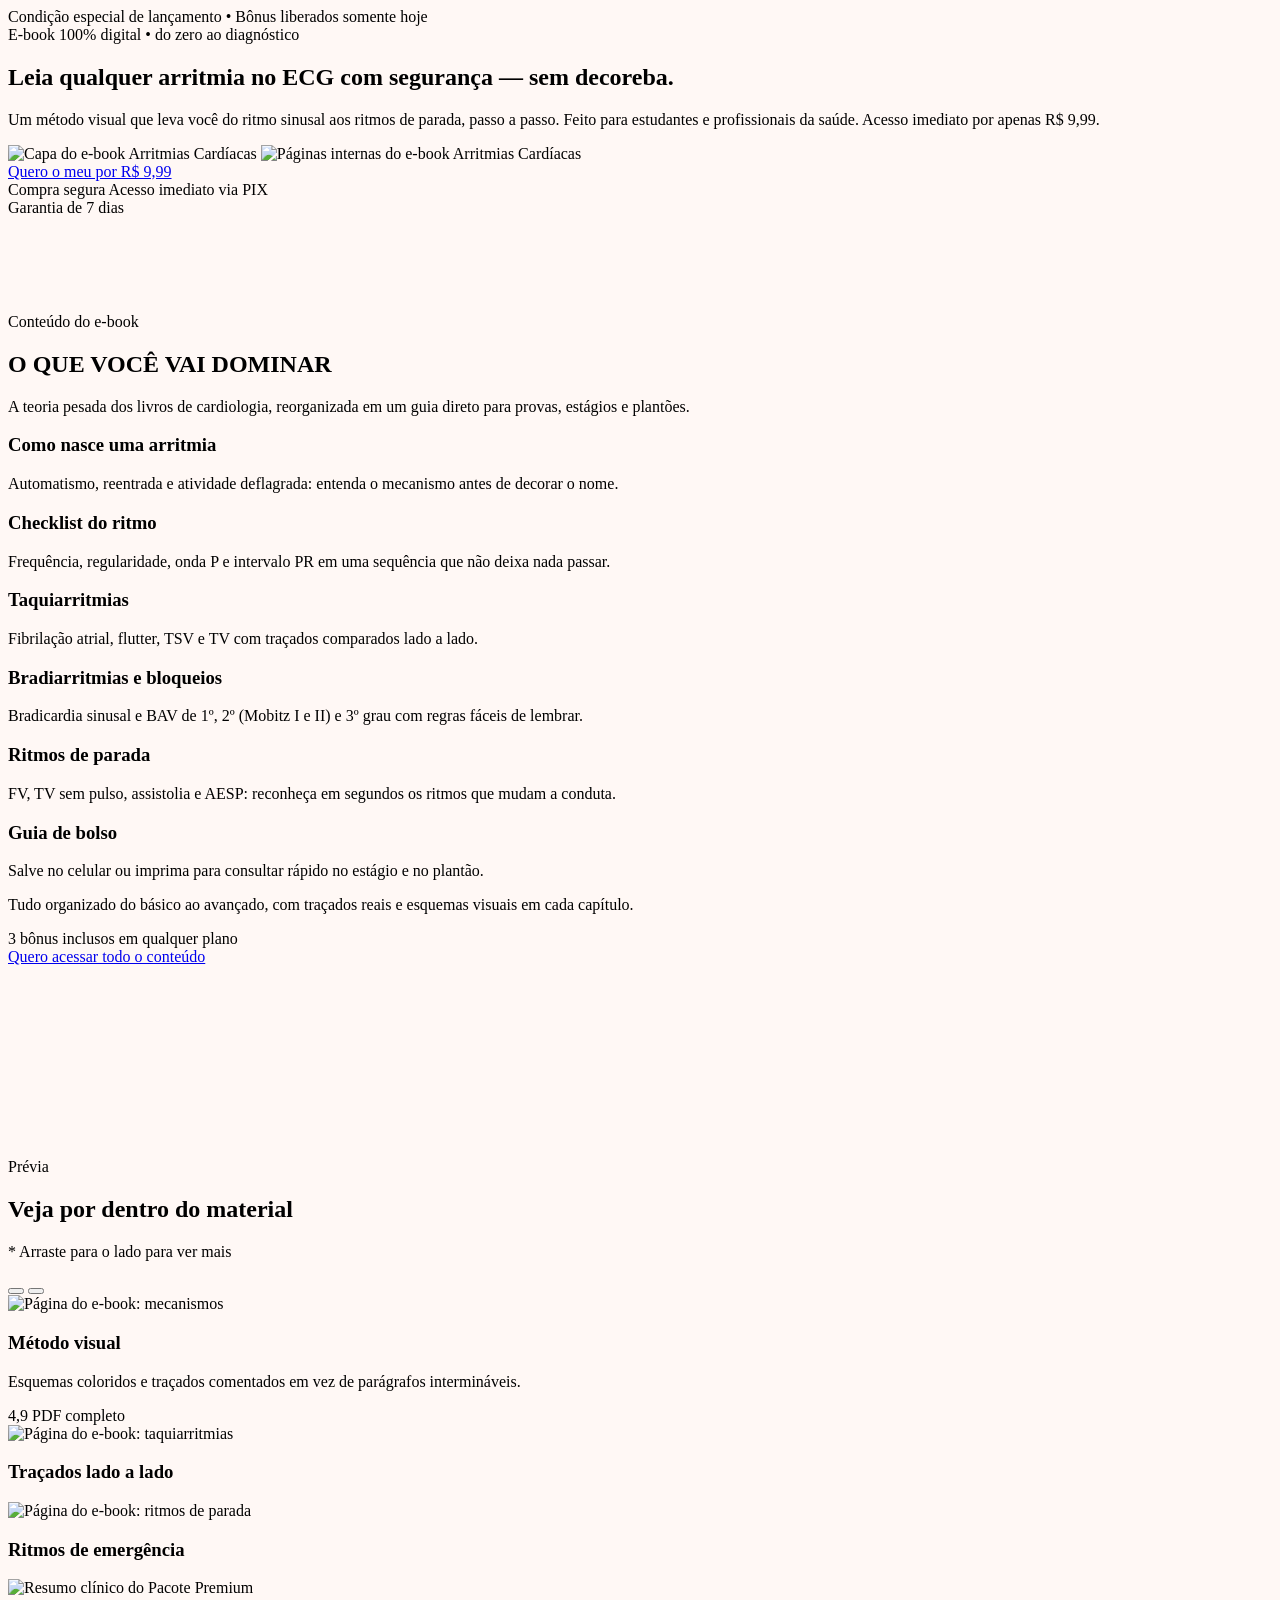
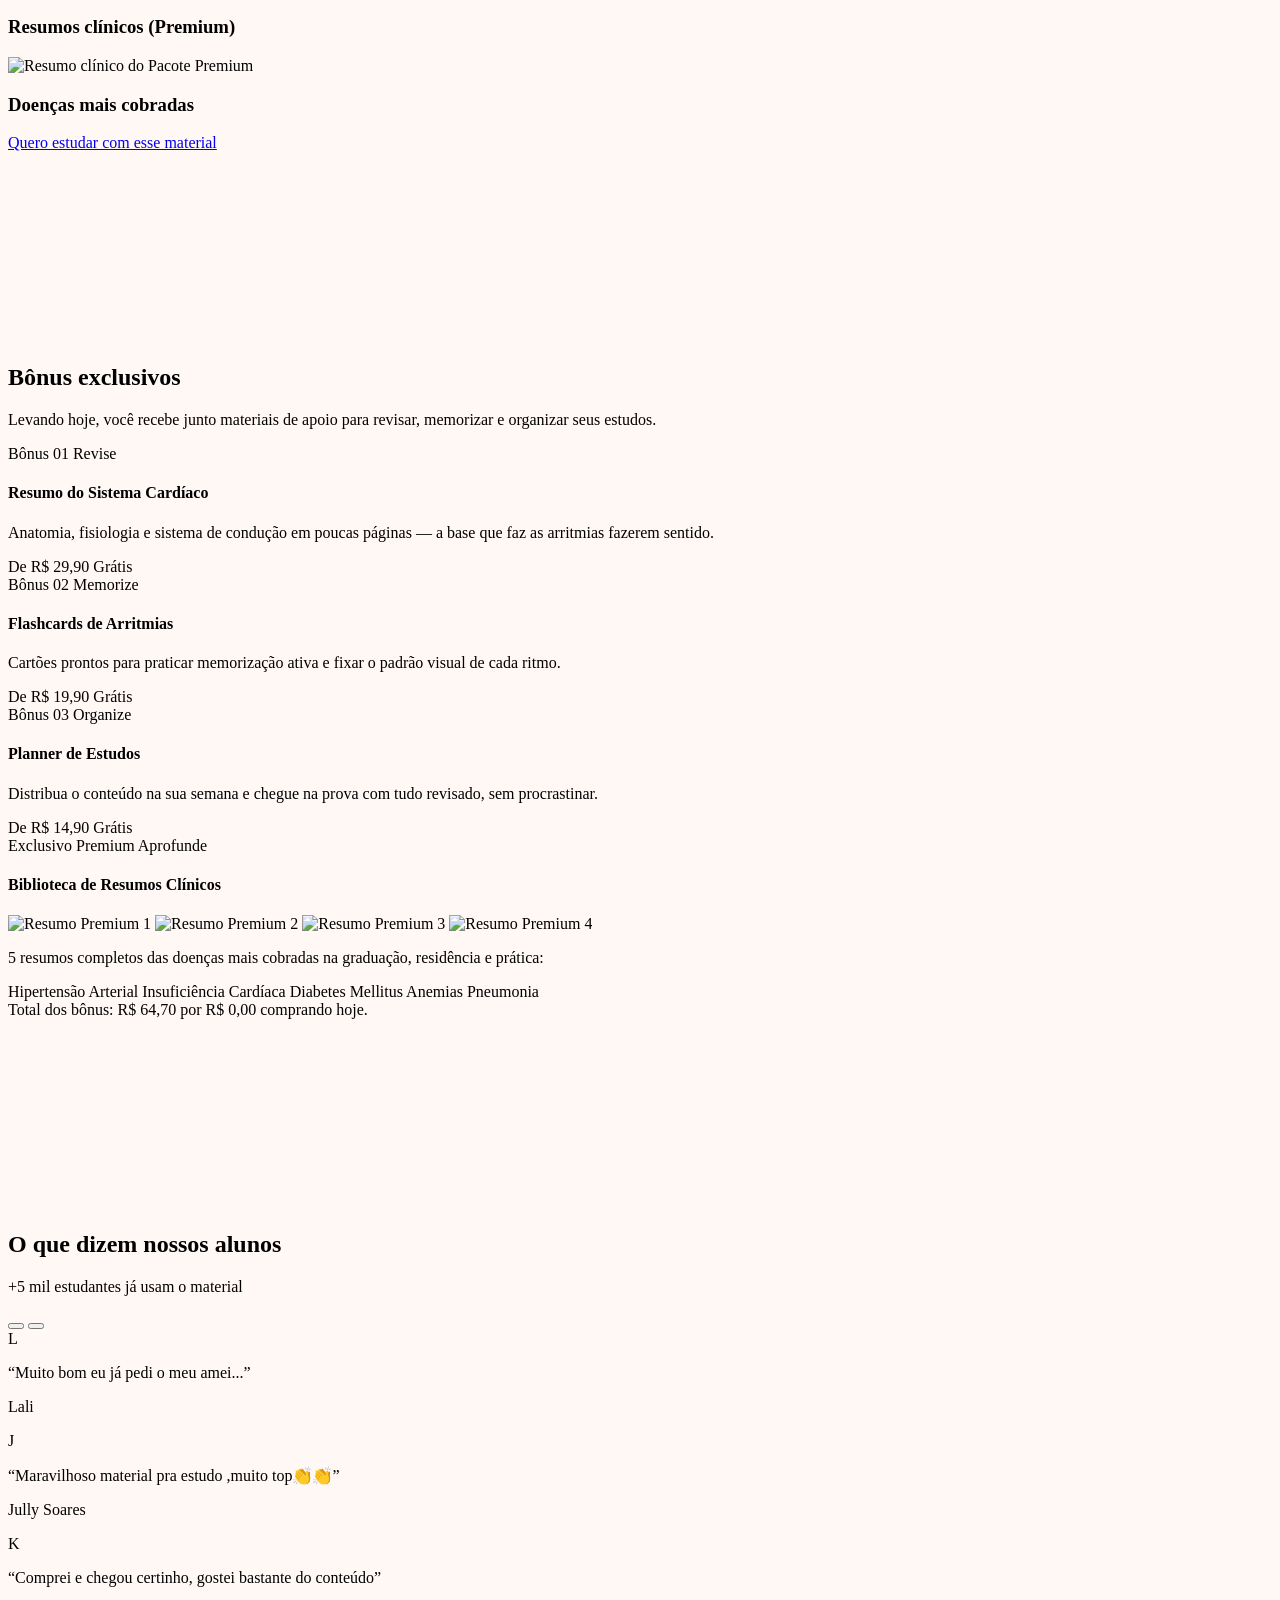
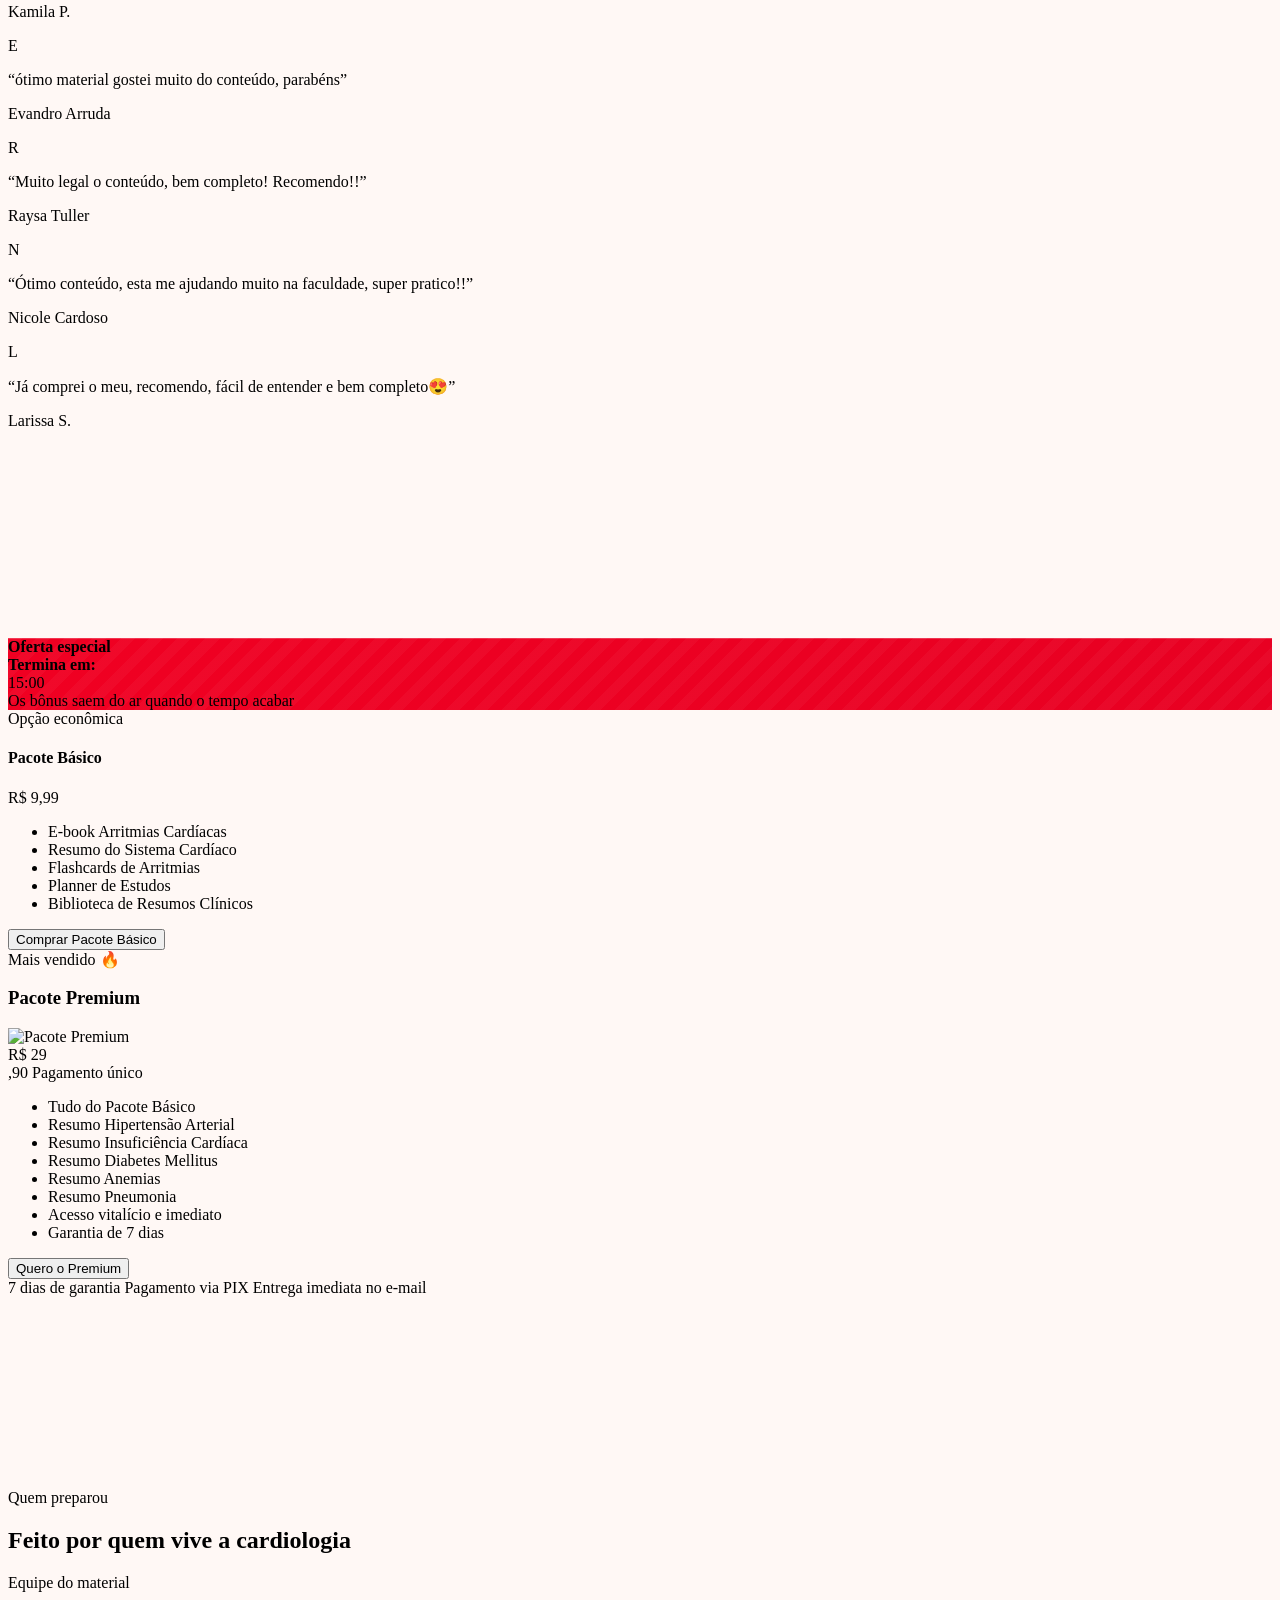
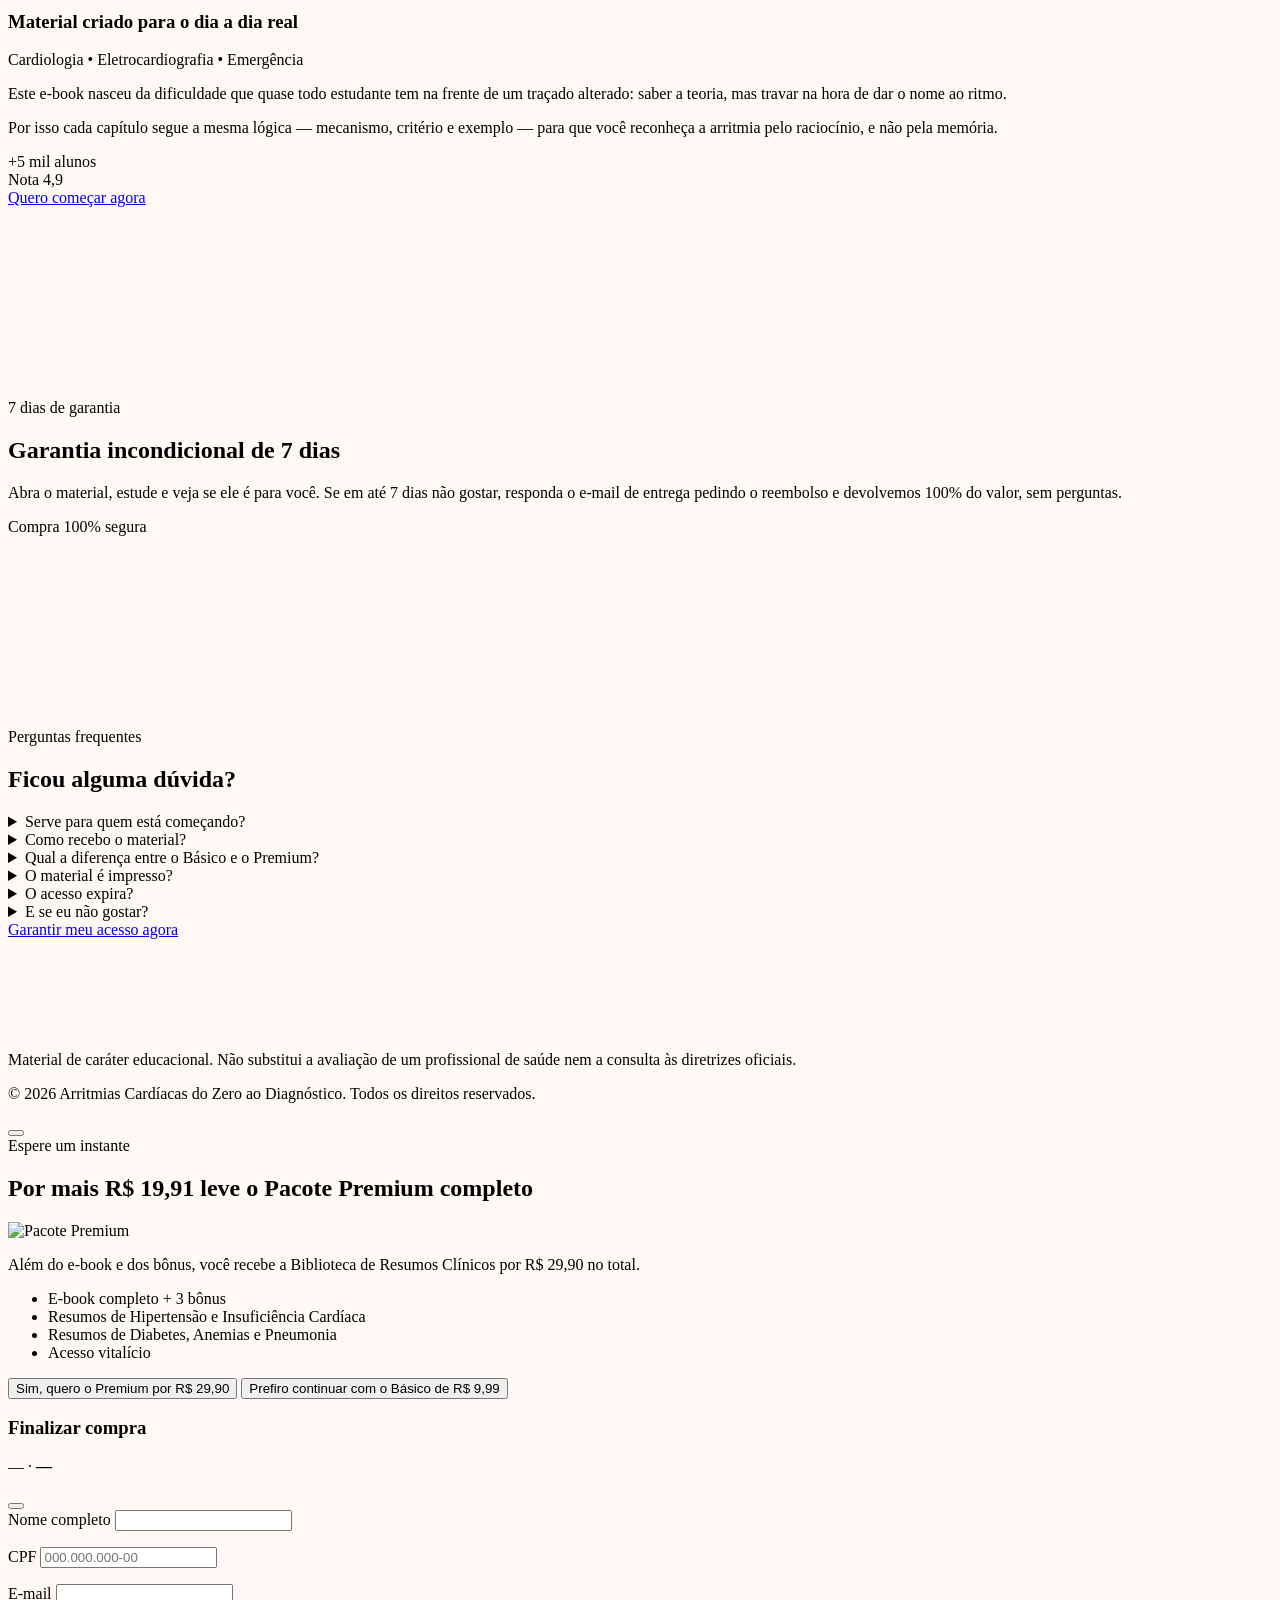
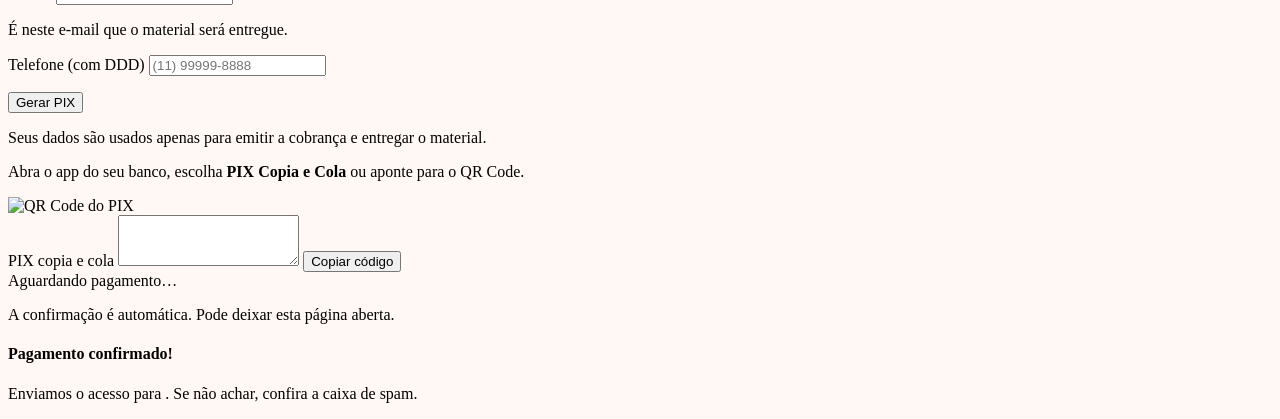
==== index.html @ 90edb936 "Redesenha a landing page no novo layout rosa/coral Nova estrutura: faixa de oferta, hero centralizad" ====
<!DOCTYPE html>
<html lang="pt-BR" class="scroll-smooth">
<head>
    <meta charset="UTF-8">
    <meta name="viewport" content="width=device-width, initial-scale=1.0">
    <title>Arritmias Cardíacas do Zero ao Diagnóstico | Domine o Ritmo</title>
    <meta name="description" content="Aprenda a reconhecer qualquer arritmia com um método visual, simples e direto. Material digital com acesso imediato via PIX.">
    <meta property="og:title" content="Arritmias Cardíacas do Zero ao Diagnóstico">
    <meta property="og:description" content="Reconheça cada arritmia com segurança, do ritmo normal à emergência.">
    <meta property="og:type" content="website">

    <!-- Fontes: Playfair Display (títulos serifados) + Inter (texto) -->
    <link rel="preconnect" href="https://fonts.googleapis.com">
    <link rel="preconnect" href="https://fonts.gstatic.com" crossorigin>
    <link href="https://fonts.googleapis.com/css2?family=Playfair+Display:ital,wght@0,600;0,700;0,800;1,600;1,700&family=Inter:wght@400;500;600;700;800;900&display=swap" rel="stylesheet">

    <!-- Tailwind CSS -->
    <script src="https://cdn.tailwindcss.com"></script>

    <!-- Paleta da página -->
    <script>
        tailwind.config = {
            theme: {
                extend: {
                    fontFamily: {
                        sans:  ['Inter', 'sans-serif'],
                        serif: ['"Playfair Display"', 'serif'],
                    },
                    colors: {
                        rosa:    { DEFAULT: '#F22355', escuro: '#D81B4A' }, // cor principal (coração)
                        laranja: '#FF8A00',                                   // acento dos gradientes
                        creme:   '#FFF8F5',                                   // fundo da página
                        blush:   '#FFF0EE',                                   // fundo de selos e cards
                        borda:   '#F4C3C1',                                   // bordas suaves
                        tinta:   '#241212',                                   // títulos
                        texto:   '#665252',                                   // parágrafos
                    }
                }
            }
        }
    </script>

    <!-- Lucide Icons -->
    <script src="https://unpkg.com/lucide@latest"></script>

    <!-- UTMify -->
    <script
      src="https://cdn.utmify.com.br/scripts/utms/latest.js"
      data-utmify-prevent-xcod-sck
      data-utmify-prevent-subids
      data-utmify-ignore-iframe
      async
      defer
    ></script>
    <!-- End UTMify -->

    <!-- Meta Pixel -->
    <script>
    !function(f,b,e,v,n,t,s)
    {
      if(f.fbq)return;

      n=f.fbq=function(){
        n.callMethod
          ? n.callMethod.apply(n,arguments)
          : n.queue.push(arguments);
      };

      if(!f._fbq)f._fbq=n;

      n.push=n;
      n.loaded=!0;
      n.version='2.0';
      n.queue=[];

      t=b.createElement(e);
      t.async=!0;
      t.src=v;

      s=b.getElementsByTagName(e)[0];
      s.parentNode.insertBefore(t,s);

    }(window,document,'script','https://connect.facebook.net/en_US/fbevents.js');

    fbq('init', '352488377782448');

    /* Registra o carregamento da página */
    fbq('track', 'PageView');

    /* Registra a visualização da oferta, sem catálogo */
    fbq('track', 'ViewContent', {
      content_name: 'Arritmias Cardíacas do Zero ao Diagnóstico',
      content_category: 'Material de Cardiologia'
    });
    </script>
    <!-- End Meta Pixel -->

    <!-- OpenAI Pixel -->
    <script>
    !function(w,d,s,u){
      if(w.oaiq)return;

      var q=function(){
        q.q.push(arguments);
      };

      q.q=[];
      w.oaiq=q;

      var j=d.createElement(s);
      j.async=1;
      j.src=u;

      var f=d.getElementsByTagName(s)[0];
      f.parentNode.insertBefore(j,f);

    }(window,document,"script","https://bzrcdn.openai.com/sdk/oaiq.min.js");

    oaiq("init",{
      pixelId:"3HCeA9rpHbt6QScsDvWBJD",
      debug:true
    });

    /* Registra a visualização da página na OpenAI */
    oaiq("measure","page_viewed",{
      type:"contents",
      contents:[
        {
          id:window.location.pathname || "/",
          name:document.title || "Página do site",
          content_type:"page"
        }
      ]
    });

    /* Registra na OpenAI o clique que inicia o checkout */
    document.addEventListener("click",function(event){
      var link=event.target.closest("a[href]");

      if(!link || window.__oaiCheckoutRegistrado){
        return;
      }

      var destino=link.href || "";

      if(/cartpanda|checkout|pagamento/i.test(destino)){
        window.__oaiCheckoutRegistrado=true;

        oaiq("measure","checkout_started",{
          type:"contents"
        });
      }
    },true);
    </script>
    <!-- End OpenAI Pixel -->
    <style>
        body { background: #FFF8F5; }
        .no-scrollbar { scrollbar-width: none; -ms-overflow-style: none; }
        .no-scrollbar::-webkit-scrollbar { display: none; }
        .section-respiro { padding-top: 4rem; padding-bottom: 4rem; }
        @media (min-width: 768px) { .section-respiro { padding-top: 6rem; padding-bottom: 6rem; } }
        details > summary::-webkit-details-marker { display: none; }

        @media (max-width: 480px) {
            .mobile-hero { font-size: 26px !important; line-height: 1.25 !important; }
        }

        /* Botão pulsante dos CTAs principais */
        @keyframes btnPulse {
            0%   { box-shadow: 0 0 0 0 rgba(242, 35, 85, .45); }
            70%  { box-shadow: 0 0 0 16px rgba(242, 35, 85, 0); }
            100% { box-shadow: 0 0 0 0 rgba(242, 35, 85, 0); }
        }
        .btn-pulse { animation: btnPulse 2s infinite; }

        /* ================= TOAST DE COMPRAS ================= */
        #toast-compras{
            position: fixed;
            left: 10px;
            right: 10px;
            bottom: 12px;
            z-index: 99999;
            display: flex;
            align-items: center;
            gap: 8px;
            padding: 8px 10px;
            border-radius: 10px;
            background: rgba(255,255,255,.95);
            border: 1px solid rgba(0,0,0,.08);
            box-shadow: 0 10px 25px rgba(0,0,0,.15);
            backdrop-filter: blur(8px);
            -webkit-backdrop-filter: blur(8px);
            transform: translateY(150%);
            opacity: 0;
            transition: all .4s cubic-bezier(0.175, 0.885, 0.32, 1.275);
            font-family: system-ui, -apple-system, BlinkMacSystemFont, "Segoe UI", Roboto, Arial, sans-serif;
            pointer-events: none;
        }

        #toast-compras.show{
            transform: translateY(0);
            opacity: 1;
        }

        #toast-compras .icon{
            width: 32px;
            height: 32px;
            border-radius: 8px;
            background: rgba(242, 35, 85, 0.15); /* Fundo vermelho do ícone */
            display: flex;
            align-items: center;
            justify-content: center;
        }

        #toast-compras .icon svg{
            width: 16px;
            height: 16px;
            fill: #F22355; /* Vermelho */
        }

        #toast-compras .textos{
            flex: 1;
        }

        #toast-compras .top{
            display: flex;
            justify-content: space-between;
            gap: 6px;
            margin-bottom: 2px;
        }

        #toast-compras .nome{
            font-size: 13px;
            font-weight: 600;
            color: #111;
            margin: 0;
        }

        #toast-compras .tempo{
            font-size: 11px;
            color: #6b7280;
            margin: 0;
        }

        #toast-compras .msg{
            font-size: 12px;
            color: #374151;
            margin: 0;
            line-height: 1.2;
        }

        #toast-compras .badge{
            display: inline-flex;
            align-items: center;
            gap: 5px;
            font-size: 11px;
            margin-top: 4px;
            padding: 3px 8px;
            border-radius: 999px;
            background: rgba(16,185,129,.12);
            color: #065f46;
        }

        #toast-compras .dot{
            width: 6px;
            height: 6px;
            border-radius: 50%;
            background: #16a34a;
        }

        @media (min-width: 768px){
            #toast-compras{
                left: auto;
                right: 20px;
                bottom: 20px;
                max-width: 340px;
            }
        }
    </style>
</head>
<body class="font-sans text-tinta antialiased bg-creme">
<div class="min-h-screen">

    <!-- FAIXA DE OFERTA -->
    <div class="w-full bg-rosa text-white py-2.5 px-4 text-center text-[10px] md:text-xs font-black tracking-widest uppercase">
        Condição especial de lançamento • Bônus liberados somente hoje
    </div>

    <main class="max-w-[1180px] mx-auto px-4 md:px-8 overflow-x-hidden">

        <!-- 1. HERO -->
        <section class="pt-12 pb-6 md:pt-20 md:pb-12 flex flex-col items-center text-center">
            <div class="max-w-4xl mx-auto px-2 md:px-4">
                <div class="bg-blush text-rosa text-[10px] md:text-xs font-black tracking-[0.2em] uppercase px-4 py-1.5 rounded-full mb-8 inline-block shadow-sm border border-borda/50">
                    E-book 100% digital • do zero ao diagnóstico
                </div>

                <h1 class="text-3xl md:text-[56px] md:leading-[1.1] font-black tracking-tight mb-6 md:mb-8 mobile-hero">
                    Leia <span class="text-rosa">qualquer arritmia</span> no ECG com <span class="text-rosa">segurança</span> — sem decoreba.
                </h1>

                <p class="text-[15px] md:text-[20px] text-[#4A3A3A] font-medium max-w-2xl mx-auto mb-10 leading-[1.5]">
                    Um método visual que leva você do ritmo sinusal aos ritmos de parada, passo a passo. Feito para estudantes e profissionais da saúde. Acesso imediato por apenas R$ 9,99.
                </p>

                <!-- TROCAR: mockup/capas do e-book de Arritmias Cardíacas -->
                <div class="mb-12 w-full max-w-[520px] aspect-[4/5] mx-auto relative">
                    <img decoding="async" fetchpriority="high" src="https://medment.site/wp-content/uploads/2026/06/3.png" alt="Capa do e-book Arritmias Cardíacas" class="hero-slider-img absolute inset-0 m-auto w-full h-full object-contain drop-shadow-[0_20px_50px_rgba(36,18,18,0.15)] transition-opacity duration-1000 opacity-100">
                    <img decoding="async" src="https://medment.site/wp-content/uploads/2026/06/2.png" alt="Páginas internas do e-book Arritmias Cardíacas" class="hero-slider-img absolute inset-0 m-auto w-full h-full object-contain drop-shadow-[0_20px_50px_rgba(36,18,18,0.15)] transition-opacity duration-1000 opacity-0">
                </div>

                <div class="flex flex-col items-center">
                    <a href="#planos" class="btn-pulse w-full md:w-auto px-6 md:px-10 py-4 bg-gradient-to-r from-rosa to-laranja text-white font-black text-base md:text-lg rounded-full shadow-[0_10px_30px_rgba(242,35,85,0.3)] hover:scale-[1.02] transition-all flex items-center justify-center gap-2 uppercase">
                        <i data-lucide="zap" class="w-5 h-5 fill-white"></i> Quero o meu por R$ 9,99
                    </a>

                    <div class="mt-4 flex flex-col items-center gap-3">
                        <div class="flex flex-wrap justify-center items-center gap-2 text-[10px] md:text-xs text-texto font-black uppercase tracking-wider">
                            <span class="flex items-center gap-1.5 bg-green-50 px-3 md:px-4 py-2 rounded-full border border-green-100">
                                <i data-lucide="shield-check" class="w-4 h-4 text-[#16B86B]"></i> Compra segura
                            </span>
                            <span class="flex items-center gap-1.5 bg-green-50 px-3 md:px-4 py-2 rounded-full border border-green-100">
                                <i data-lucide="mail-check" class="w-4 h-4 text-[#16B86B]"></i> Acesso imediato via PIX
                            </span>
                        </div>
                        <span class="flex items-center gap-2 bg-pink-50 px-5 py-2 rounded-full border border-pink-100 text-[10px] md:text-xs text-texto font-black uppercase tracking-widest">
                            <i data-lucide="award" class="w-4 h-4 text-laranja"></i> Garantia de 7 dias
                        </span>
                    </div>
                </div>
            </div>
        </section>

        <!-- 2. CONTEÚDO -->
        <section class="section-respiro">
            <div class="flex flex-col items-center mb-12 text-center">
                <div class="bg-blush text-rosa text-[10px] font-black tracking-widest uppercase px-4 py-1.5 rounded-full mb-4">Conteúdo do e-book</div>
                <h2 class="text-[32px] md:text-[56px] font-black leading-tight max-w-4xl">O QUE VOCÊ VAI DOMINAR</h2>
                <p class="text-texto text-[15px] md:text-[17px] font-medium mt-4 max-w-2xl">A teoria pesada dos livros de cardiologia, reorganizada em um guia direto para provas, estágios e plantões.</p>
                <div class="w-12 h-1 bg-gradient-to-r from-rosa to-laranja mt-6 rounded-full"></div>
            </div>

            <div class="space-y-4 max-w-5xl mx-auto">
                <div class="grid grid-cols-2 lg:grid-cols-3 gap-3 md:gap-4">

                    <div class="bg-white rounded-2xl md:rounded-[20px] p-4 md:p-6 border border-borda/40 shadow-sm hover:border-rosa/30 transition-all">
                        <div class="flex items-start gap-2 mb-2">
                            <span class="mt-0.5 shrink-0 w-4 h-4 rounded-full bg-blush flex items-center justify-center"><i data-lucide="check" class="w-2.5 h-2.5 text-rosa" stroke-width="4"></i></span>
                            <h3 class="text-rosa font-black text-[11px] md:text-[13px] uppercase tracking-wider leading-tight">Como nasce uma arritmia</h3>
                        </div>
                        <p class="text-texto text-[11px] md:text-[13px] leading-relaxed font-medium pl-6">Automatismo, reentrada e atividade deflagrada: entenda o mecanismo antes de decorar o nome.</p>
                    </div>

                    <div class="bg-white rounded-2xl md:rounded-[20px] p-4 md:p-6 border border-borda/40 shadow-sm hover:border-rosa/30 transition-all">
                        <div class="flex items-start gap-2 mb-2">
                            <span class="mt-0.5 shrink-0 w-4 h-4 rounded-full bg-blush flex items-center justify-center"><i data-lucide="check" class="w-2.5 h-2.5 text-rosa" stroke-width="4"></i></span>
                            <h3 class="text-rosa font-black text-[11px] md:text-[13px] uppercase tracking-wider leading-tight">Checklist do ritmo</h3>
                        </div>
                        <p class="text-texto text-[11px] md:text-[13px] leading-relaxed font-medium pl-6">Frequência, regularidade, onda P e intervalo PR em uma sequência que não deixa nada passar.</p>
                    </div>

                    <div class="bg-white rounded-2xl md:rounded-[20px] p-4 md:p-6 border border-borda/40 shadow-sm hover:border-rosa/30 transition-all">
                        <div class="flex items-start gap-2 mb-2">
                            <span class="mt-0.5 shrink-0 w-4 h-4 rounded-full bg-blush flex items-center justify-center"><i data-lucide="check" class="w-2.5 h-2.5 text-rosa" stroke-width="4"></i></span>
                            <h3 class="text-rosa font-black text-[11px] md:text-[13px] uppercase tracking-wider leading-tight">Taquiarritmias</h3>
                        </div>
                        <p class="text-texto text-[11px] md:text-[13px] leading-relaxed font-medium pl-6">Fibrilação atrial, flutter, TSV e TV com traçados comparados lado a lado.</p>
                    </div>

                    <div class="bg-white rounded-2xl md:rounded-[20px] p-4 md:p-6 border border-borda/40 shadow-sm hover:border-rosa/30 transition-all">
                        <div class="flex items-start gap-2 mb-2">
                            <span class="mt-0.5 shrink-0 w-4 h-4 rounded-full bg-blush flex items-center justify-center"><i data-lucide="check" class="w-2.5 h-2.5 text-rosa" stroke-width="4"></i></span>
                            <h3 class="text-rosa font-black text-[11px] md:text-[13px] uppercase tracking-wider leading-tight">Bradiarritmias e bloqueios</h3>
                        </div>
                        <p class="text-texto text-[11px] md:text-[13px] leading-relaxed font-medium pl-6">Bradicardia sinusal e BAV de 1º, 2º (Mobitz I e II) e 3º grau com regras fáceis de lembrar.</p>
                    </div>

                    <div class="bg-white rounded-2xl md:rounded-[20px] p-4 md:p-6 border border-borda/40 shadow-sm hover:border-rosa/30 transition-all">
                        <div class="flex items-start gap-2 mb-2">
                            <span class="mt-0.5 shrink-0 w-4 h-4 rounded-full bg-blush flex items-center justify-center"><i data-lucide="check" class="w-2.5 h-2.5 text-rosa" stroke-width="4"></i></span>
                            <h3 class="text-rosa font-black text-[11px] md:text-[13px] uppercase tracking-wider leading-tight">Ritmos de parada</h3>
                        </div>
                        <p class="text-texto text-[11px] md:text-[13px] leading-relaxed font-medium pl-6">FV, TV sem pulso, assistolia e AESP: reconheça em segundos os ritmos que mudam a conduta.</p>
                    </div>

                    <div class="bg-white rounded-2xl md:rounded-[20px] p-4 md:p-6 border border-borda/40 shadow-sm hover:border-rosa/30 transition-all">
                        <div class="flex items-start gap-2 mb-2">
                            <span class="mt-0.5 shrink-0 w-4 h-4 rounded-full bg-blush flex items-center justify-center"><i data-lucide="check" class="w-2.5 h-2.5 text-rosa" stroke-width="4"></i></span>
                            <h3 class="text-rosa font-black text-[11px] md:text-[13px] uppercase tracking-wider leading-tight">Guia de bolso</h3>
                        </div>
                        <p class="text-texto text-[11px] md:text-[13px] leading-relaxed font-medium pl-6">Salve no celular ou imprima para consultar rápido no estágio e no plantão.</p>
                    </div>
                </div>

                <div class="bg-white rounded-3xl p-5 md:p-8 border border-borda/50 shadow-[0_4px_20px_rgba(36,18,18,0.05)] text-center flex flex-col items-center gap-3">
                    <p class="text-texto text-xs md:text-sm font-bold">Tudo organizado do básico ao avançado, com traçados reais e esquemas visuais em cada capítulo.</p>
                    <span class="flex items-center gap-2 text-rosa font-black text-xs md:text-sm uppercase tracking-wider underline underline-offset-4 decoration-2">
                        <i data-lucide="gift" class="w-4 h-4"></i> 3 bônus inclusos em qualquer plano
                    </span>
                </div>
            </div>

            <div class="text-center mt-12">
                <a href="#planos" class="w-full md:w-auto px-10 md:px-16 h-16 md:h-20 bg-rosa hover:bg-rosa-escuro text-white font-black text-base md:text-lg uppercase tracking-wider rounded-full shadow-[0_10px_30px_rgba(242,35,85,0.3)] hover:scale-[1.02] transition-all inline-flex items-center justify-center">
                    Quero acessar todo o conteúdo
                </a>
            </div>
        </section>

        <!-- 3. PRÉVIA (CARROSSEL) -->
        <section class="section-respiro text-center">
            <div class="flex flex-col items-center mb-10 md:mb-14 px-4">
                <div class="bg-blush text-rosa text-[10px] font-black tracking-widest uppercase px-4 py-1.5 rounded-full mb-4">Prévia</div>
                <h2 class="text-[32px] md:text-[52px] font-serif font-bold leading-tight max-w-4xl">Veja por <span class="text-rosa italic">dentro</span> do material</h2>
                <div class="w-16 h-1 bg-gradient-to-r from-rosa to-laranja mt-4 rounded-full opacity-80"></div>
                <p class="mt-6 text-texto text-[11px] md:text-xs italic font-medium opacity-70 uppercase tracking-widest">* Arraste para o lado para ver mais</p>
            </div>

            <div class="relative max-w-[1280px] mx-auto group" data-carrossel>
                <button type="button" data-anterior aria-label="Anterior" class="absolute left-2 md:left-4 top-1/2 -translate-y-1/2 z-20 w-10 h-10 md:w-12 md:h-12 bg-white rounded-full flex items-center justify-center shadow-lg text-rosa hover:bg-rosa hover:text-white transition-all md:opacity-0 md:group-hover:opacity-100 border border-borda/30">
                    <i data-lucide="chevron-left" class="w-6 h-6" stroke-width="3"></i>
                </button>
                <button type="button" data-proximo aria-label="Próximo" class="absolute right-2 md:right-4 top-1/2 -translate-y-1/2 z-20 w-10 h-10 md:w-12 md:h-12 bg-white rounded-full flex items-center justify-center shadow-lg text-rosa hover:bg-rosa hover:text-white transition-all md:opacity-0 md:group-hover:opacity-100 border border-borda/30">
                    <i data-lucide="chevron-right" class="w-6 h-6" stroke-width="3"></i>
                </button>

                <!-- TROCAR: páginas reais do e-book e capas dos resumos -->
                <div data-trilho class="flex gap-4 md:gap-8 overflow-x-auto pb-12 px-6 md:px-12 snap-x snap-mandatory no-scrollbar scroll-smooth">
                    <div class="min-w-[260px] md:min-w-[340px] max-w-[340px] snap-center">
                        <div class="bg-white rounded-3xl overflow-hidden border border-borda/50 shadow-[0_15px_35px_rgba(242,35,85,0.08)] flex flex-col h-full">
                            <div class="p-2"><img loading="lazy" src="https://medment.site/wp-content/uploads/2026/06/Captura-de-Tela-2026-06-27-as-18.10.18.png" alt="Página do e-book: mecanismos" class="w-full h-auto rounded-[18px] border border-borda/20"></div>
                            <div class="p-6 flex flex-col flex-1">
                                <h3 class="font-serif font-bold text-lg md:text-xl mb-2">Método visual</h3>
                                <p class="text-texto text-xs md:text-sm leading-relaxed font-medium opacity-80 flex-1">Esquemas coloridos e traçados comentados em vez de parágrafos intermináveis.</p>
                                <div class="flex items-center justify-between mt-4 pt-4 border-t border-borda/20">
                                    <span class="flex items-center gap-1 text-rosa font-black text-sm">4,9 <i data-lucide="star" class="w-3 h-3 fill-laranja text-laranja"></i></span>
                                    <span class="text-rosa font-black text-[10px] md:text-xs uppercase tracking-widest">PDF completo</span>
                                </div>
                            </div>
                        </div>
                    </div>
                    <div class="min-w-[260px] md:min-w-[340px] max-w-[340px] snap-center">
                        <div class="bg-white rounded-3xl overflow-hidden border border-borda/50 shadow-[0_15px_35px_rgba(242,35,85,0.08)] flex flex-col h-full">
                            <div class="p-2"><img loading="lazy" src="https://medment.site/wp-content/uploads/2026/06/Captura-de-Tela-2026-06-27-as-18.10.25.png" alt="Página do e-book: taquiarritmias" class="w-full h-auto rounded-[18px] border border-borda/20"></div>
                            <div class="p-6 flex-1 flex items-center justify-center"><h3 class="font-serif font-bold text-lg md:text-xl">Traçados lado a lado</h3></div>
                        </div>
                    </div>
                    <div class="min-w-[260px] md:min-w-[340px] max-w-[340px] snap-center">
                        <div class="bg-white rounded-3xl overflow-hidden border border-borda/50 shadow-[0_15px_35px_rgba(242,35,85,0.08)] flex flex-col h-full">
                            <div class="p-2"><img loading="lazy" src="https://medment.site/wp-content/uploads/2026/06/Captura-de-Tela-2026-06-27-as-18.10.44.png" alt="Página do e-book: ritmos de parada" class="w-full h-auto rounded-[18px] border border-borda/20"></div>
                            <div class="p-6 flex-1 flex items-center justify-center"><h3 class="font-serif font-bold text-lg md:text-xl">Ritmos de emergência</h3></div>
                        </div>
                    </div>
                    <div class="min-w-[260px] md:min-w-[340px] max-w-[340px] snap-center">
                        <div class="bg-white rounded-3xl overflow-hidden border border-borda/50 shadow-[0_15px_35px_rgba(242,35,85,0.08)] flex flex-col h-full">
                            <div class="p-2"><img loading="lazy" src="https://medment.site/wp-content/uploads/2026/06/10-1.png" alt="Resumo clínico do Pacote Premium" class="w-full h-auto rounded-[18px] border border-borda/20"></div>
                            <div class="p-6 flex-1 flex items-center justify-center"><h3 class="font-serif font-bold text-lg md:text-xl">Resumos clínicos (Premium)</h3></div>
                        </div>
                    </div>
                    <div class="min-w-[260px] md:min-w-[340px] max-w-[340px] snap-center">
                        <div class="bg-white rounded-3xl overflow-hidden border border-borda/50 shadow-[0_15px_35px_rgba(242,35,85,0.08)] flex flex-col h-full">
                            <div class="p-2"><img loading="lazy" src="https://medment.site/wp-content/uploads/2026/06/9.png" alt="Resumo clínico do Pacote Premium" class="w-full h-auto rounded-[18px] border border-borda/20"></div>
                            <div class="p-6 flex-1 flex items-center justify-center"><h3 class="font-serif font-bold text-lg md:text-xl">Doenças mais cobradas</h3></div>
                        </div>
                    </div>
                </div>
                <div data-pontos class="flex justify-center gap-2 mt-2"></div>
            </div>

            <div class="text-center mt-12">
                <a href="#planos" class="w-full md:w-auto px-10 md:px-16 h-16 md:h-20 bg-rosa hover:bg-rosa-escuro text-white font-black text-base md:text-lg uppercase tracking-wider rounded-full shadow-[0_10px_30px_rgba(242,35,85,0.3)] hover:scale-[1.02] transition-all inline-flex items-center justify-center">
                    Quero estudar com esse material
                </a>
            </div>
        </section>

        <!-- 4. BÔNUS -->
        <section class="section-respiro px-2 md:px-4">
            <h2 class="text-[28px] md:text-5xl font-black text-center mb-4 uppercase tracking-tighter leading-tight">Bônus exclusivos</h2>
            <p class="text-center text-texto font-medium mb-12 max-w-2xl mx-auto text-sm md:text-base">Levando hoje, você recebe junto materiais de apoio para revisar, memorizar e organizar seus estudos.</p>

            <div class="grid grid-cols-1 gap-6 max-w-2xl mx-auto mb-8">

                <div class="bg-white rounded-3xl md:rounded-[2.5rem] p-6 md:p-10 border-2 border-borda shadow-sm flex flex-col items-center hover:shadow-xl transition-all duration-300">
                    <div class="flex flex-col items-center gap-1.5 mb-8">
                        <span class="bg-creme text-rosa text-[10px] md:text-xs font-black uppercase tracking-widest px-4 py-1 rounded-full">Bônus 01</span>
                        <span class="bg-tinta text-white text-[10px] md:text-xs font-black uppercase tracking-widest px-5 py-1.5 rounded-full">Revise</span>
                    </div>
                    <div class="w-32 h-32 md:w-40 md:h-40 mb-8 rounded-full bg-gradient-to-br from-rosa to-laranja flex items-center justify-center shadow-xl">
                        <i data-lucide="heart" class="w-16 h-16 md:w-20 md:h-20 text-white"></i>
                    </div>
                    <h4 class="font-black text-xl md:text-3xl text-rosa mb-4 text-center uppercase tracking-tighter leading-tight">Resumo do Sistema Cardíaco</h4>
                    <p class="text-sm md:text-base text-texto text-center leading-relaxed mb-8 font-medium max-w-lg">Anatomia, fisiologia e sistema de condução em poucas páginas — a base que faz as arritmias fazerem sentido.</p>
                    <div class="w-full pt-6 border-t border-borda/30 flex items-center justify-center gap-3">
                        <span class="text-[#FF0000] text-base md:text-lg font-black line-through decoration-2">De R$ 29,90</span>
                        <span class="text-[#16B86B] text-xl md:text-2xl font-black uppercase">Grátis</span>
                    </div>
                </div>

                <div class="bg-white rounded-3xl md:rounded-[2.5rem] p-6 md:p-10 border-2 border-borda shadow-sm flex flex-col items-center hover:shadow-xl transition-all duration-300">
                    <div class="flex flex-col items-center gap-1.5 mb-8">
                        <span class="bg-creme text-rosa text-[10px] md:text-xs font-black uppercase tracking-widest px-4 py-1 rounded-full">Bônus 02</span>
                        <span class="bg-tinta text-white text-[10px] md:text-xs font-black uppercase tracking-widest px-5 py-1.5 rounded-full">Memorize</span>
                    </div>
                    <div class="w-32 h-32 md:w-40 md:h-40 mb-8 rounded-full bg-gradient-to-br from-rosa to-laranja flex items-center justify-center shadow-xl">
                        <i data-lucide="layers" class="w-16 h-16 md:w-20 md:h-20 text-white"></i>
                    </div>
                    <h4 class="font-black text-xl md:text-3xl text-rosa mb-4 text-center uppercase tracking-tighter leading-tight">Flashcards de Arritmias</h4>
                    <p class="text-sm md:text-base text-texto text-center leading-relaxed mb-8 font-medium max-w-lg">Cartões prontos para praticar memorização ativa e fixar o padrão visual de cada ritmo.</p>
                    <div class="w-full pt-6 border-t border-borda/30 flex items-center justify-center gap-3">
                        <span class="text-[#FF0000] text-base md:text-lg font-black line-through decoration-2">De R$ 19,90</span>
                        <span class="text-[#16B86B] text-xl md:text-2xl font-black uppercase">Grátis</span>
                    </div>
                </div>

                <div class="bg-white rounded-3xl md:rounded-[2.5rem] p-6 md:p-10 border-2 border-borda shadow-sm flex flex-col items-center hover:shadow-xl transition-all duration-300">
                    <div class="flex flex-col items-center gap-1.5 mb-8">
                        <span class="bg-creme text-rosa text-[10px] md:text-xs font-black uppercase tracking-widest px-4 py-1 rounded-full">Bônus 03</span>
                        <span class="bg-tinta text-white text-[10px] md:text-xs font-black uppercase tracking-widest px-5 py-1.5 rounded-full">Organize</span>
                    </div>
                    <div class="w-32 h-32 md:w-40 md:h-40 mb-8 rounded-full bg-gradient-to-br from-rosa to-laranja flex items-center justify-center shadow-xl">
                        <i data-lucide="calendar-days" class="w-16 h-16 md:w-20 md:h-20 text-white"></i>
                    </div>
                    <h4 class="font-black text-xl md:text-3xl text-rosa mb-4 text-center uppercase tracking-tighter leading-tight">Planner de Estudos</h4>
                    <p class="text-sm md:text-base text-texto text-center leading-relaxed mb-8 font-medium max-w-lg">Distribua o conteúdo na sua semana e chegue na prova com tudo revisado, sem procrastinar.</p>
                    <div class="w-full pt-6 border-t border-borda/30 flex items-center justify-center gap-3">
                        <span class="text-[#FF0000] text-base md:text-lg font-black line-through decoration-2">De R$ 14,90</span>
                        <span class="text-[#16B86B] text-xl md:text-2xl font-black uppercase">Grátis</span>
                    </div>
                </div>

                <!-- Exclusivo do Premium -->
                <div class="relative bg-white rounded-3xl md:rounded-[2.5rem] p-6 md:p-10 border-2 border-rosa shadow-sm flex flex-col items-center hover:shadow-xl transition-all duration-300 overflow-hidden">
                    <div class="absolute top-0 right-0 w-32 h-32 bg-rosa/5 rounded-full blur-3xl"></div>
                    <div class="flex flex-col items-center gap-1.5 mb-8">
                        <span class="bg-rosa text-white text-[10px] md:text-xs font-black uppercase tracking-widest px-4 py-1 rounded-full">Exclusivo Premium</span>
                        <span class="bg-tinta text-white text-[10px] md:text-xs font-black uppercase tracking-widest px-5 py-1.5 rounded-full">Aprofunde</span>
                    </div>
                    <h4 class="font-black text-xl md:text-3xl text-rosa mb-6 text-center uppercase tracking-tighter leading-tight">Biblioteca de Resumos Clínicos</h4>
                    <!-- TROCAR: capas reais dos resumos -->
                    <div class="grid grid-cols-4 gap-2 md:gap-3 mb-8 w-full">
                        <img loading="lazy" src="https://medment.site/wp-content/uploads/2026/06/10-1.png" alt="Resumo Premium 1" class="w-full h-auto rounded-lg shadow-md border border-borda/30">
                        <img loading="lazy" src="https://medment.site/wp-content/uploads/2026/06/9.png" alt="Resumo Premium 2" class="w-full h-auto rounded-lg shadow-md border border-borda/30">
                        <img loading="lazy" src="https://medment.site/wp-content/uploads/2026/06/8.png" alt="Resumo Premium 3" class="w-full h-auto rounded-lg shadow-md border border-borda/30">
                        <img loading="lazy" src="https://medment.site/wp-content/uploads/2026/06/7-1.png" alt="Resumo Premium 4" class="w-full h-auto rounded-lg shadow-md border border-borda/30">
                    </div>
                    <p class="text-sm md:text-base text-texto text-center leading-relaxed mb-6 font-medium max-w-lg">5 resumos completos das doenças mais cobradas na graduação, residência e prática:</p>
                    <div class="flex flex-wrap justify-center gap-2 text-[10px] md:text-xs font-black uppercase tracking-wide">
                        <span class="bg-blush text-rosa px-3 py-1.5 rounded-full">Hipertensão Arterial</span>
                        <span class="bg-blush text-rosa px-3 py-1.5 rounded-full">Insuficiência Cardíaca</span>
                        <span class="bg-blush text-rosa px-3 py-1.5 rounded-full">Diabetes Mellitus</span>
                        <span class="bg-blush text-rosa px-3 py-1.5 rounded-full">Anemias</span>
                        <span class="bg-blush text-rosa px-3 py-1.5 rounded-full">Pneumonia</span>
                    </div>
                </div>
            </div>

            <div class="text-center mt-12 flex justify-center w-full">
                <div class="w-full max-w-[800px] min-h-[64px] md:h-[72px] bg-rosa text-white font-black rounded-full shadow-[0_10px_30px_rgba(242,35,85,0.3)] flex items-center justify-center px-5 py-3">
                    <span class="text-[12px] md:text-xl inline-flex flex-wrap items-center justify-center gap-x-1.5 gap-y-0.5">
                        <span>Total dos bônus:</span>
                        <span class="line-through opacity-90">R$ 64,70</span>
                        <span>por</span>
                        <span class="text-[#FFDB00]">R$ 0,00</span>
                        <span class="font-normal opacity-90">comprando hoje.</span>
                    </span>
                </div>
            </div>
        </section>

        <!-- 5. DEPOIMENTOS -->
        <section class="section-respiro text-center">
            <h2 class="text-3xl md:text-5xl font-black mb-4 uppercase tracking-tighter">O que dizem nossos <span class="text-rosa">alunos</span></h2>
            <p class="text-texto font-medium mb-12 md:mb-16 uppercase tracking-widest text-xs md:text-sm">+5 mil estudantes já usam o material</p>

            <div class="relative max-w-6xl mx-auto group" data-carrossel>
                <button type="button" data-anterior aria-label="Anterior" class="absolute left-0 md:left-4 top-1/2 -translate-y-1/2 z-20 w-10 h-10 md:w-12 md:h-12 bg-white rounded-full flex items-center justify-center shadow-lg text-rosa hover:bg-rosa hover:text-white transition-all md:opacity-0 md:group-hover:opacity-100 border border-borda/30">
                    <i data-lucide="chevron-left" class="w-6 h-6" stroke-width="3"></i>
                </button>
                <button type="button" data-proximo aria-label="Próximo" class="absolute right-0 md:right-4 top-1/2 -translate-y-1/2 z-20 w-10 h-10 md:w-12 md:h-12 bg-white rounded-full flex items-center justify-center shadow-lg text-rosa hover:bg-rosa hover:text-white transition-all md:opacity-0 md:group-hover:opacity-100 border border-borda/30">
                    <i data-lucide="chevron-right" class="w-6 h-6" stroke-width="3"></i>
                </button>

                <!-- Depoimentos: trocar o avatar com inicial por <img> se tiver as fotos -->
                <div id="trilho-depoimentos" data-trilho class="flex gap-4 md:gap-8 overflow-x-auto snap-x snap-mandatory no-scrollbar pb-8 px-6 md:px-12 scroll-smooth">
                    <!-- preenchido pelo script a partir da lista DEPOIMENTOS -->
                </div>
                <div data-pontos class="flex justify-center gap-2 mt-4"></div>
            </div>
        </section>

        <!-- 6. PLANOS -->
        <section id="planos" class="section-respiro bg-blush rounded-[3rem] !pt-10 px-4 -mx-4 md:mx-0 shadow-inner flex flex-col items-center">
            <div class="max-w-4xl w-full mb-10 flex justify-center">
                <div class="relative w-full max-w-[696px] flex flex-col items-center justify-center gap-3 p-5 rounded-2xl md:rounded-full overflow-hidden text-white"
                     style="background: repeating-linear-gradient(135deg, rgba(255,255,255,.035) 0 10px, transparent 10px 20px), linear-gradient(90deg, #F00022 0%, #E80022 100%); box-shadow: inset 0 1px 0 rgba(255,255,255,.2);">
                    <div class="flex flex-col sm:flex-row items-center justify-center gap-2 sm:gap-4">
                        <div class="flex items-center gap-2.5">
                            <span class="w-4 h-4 bg-white rounded-full shadow-[0_0_0_5px_rgba(255,255,255,0.12)]"></span>
                            <strong class="text-lg md:text-[19px] font-extrabold uppercase leading-none">Oferta especial</strong>
                        </div>
                        <div class="flex items-center gap-2.5">
                            <i data-lucide="clock" class="w-6 h-6"></i>
                            <strong class="text-lg font-bold leading-none">Termina em:</strong>
                            <div class="min-w-[94px] h-[46px] flex items-center justify-center px-4 rounded-2xl bg-[rgba(255,116,144,0.48)] shadow-[inset_0_1px_0_rgba(255,255,255,0.2)]" aria-live="polite">
                                <span id="countdown-timer" class="font-mono text-[21px] font-extrabold tabular-nums">15:00</span>
                            </div>
                        </div>
                    </div>
                    <div class="text-white/95 text-[11px] sm:text-sm font-extrabold uppercase text-center leading-tight">Os bônus saem do ar quando o tempo acabar</div>
                </div>
            </div>

            <div class="flex flex-col w-full max-w-4xl mx-auto items-stretch gap-12">

                <!-- Plano Básico -->
                <div class="max-w-2xl w-full mx-auto bg-white rounded-[2.5rem] p-8 md:p-10 border border-borda shadow-[0_10px_30px_rgba(0,0,0,0.03)] flex flex-col items-center group">
                    <div class="bg-blush text-texto text-[10px] font-black tracking-widest uppercase px-4 py-1.5 rounded-full mb-6 group-hover:bg-borda transition-colors">Opção econômica</div>
                    <h4 class="text-xl md:text-2xl font-black mb-2 uppercase text-center leading-tight">Pacote Básico</h4>
                    <div class="flex items-start mb-8">
                        <span class="text-lg font-black mt-1 mr-0.5">R$</span>
                        <span class="text-5xl font-black tracking-tighter">9,99</span>
                    </div>
                    <ul class="grid grid-cols-1 gap-y-3 mb-10 w-full max-w-[320px]">
                        <li class="flex items-center gap-3 text-texto"><span class="w-5 h-5 rounded-full bg-blush flex items-center justify-center shrink-0"><i data-lucide="check" class="w-3 h-3 text-rosa" stroke-width="4"></i></span><span class="text-sm font-bold">E-book Arritmias Cardíacas</span></li>
                        <li class="flex items-center gap-3 text-texto"><span class="w-5 h-5 rounded-full bg-blush flex items-center justify-center shrink-0"><i data-lucide="check" class="w-3 h-3 text-rosa" stroke-width="4"></i></span><span class="text-sm font-bold">Resumo do Sistema Cardíaco</span></li>
                        <li class="flex items-center gap-3 text-texto"><span class="w-5 h-5 rounded-full bg-blush flex items-center justify-center shrink-0"><i data-lucide="check" class="w-3 h-3 text-rosa" stroke-width="4"></i></span><span class="text-sm font-bold">Flashcards de Arritmias</span></li>
                        <li class="flex items-center gap-3 text-texto"><span class="w-5 h-5 rounded-full bg-blush flex items-center justify-center shrink-0"><i data-lucide="check" class="w-3 h-3 text-rosa" stroke-width="4"></i></span><span class="text-sm font-bold">Planner de Estudos</span></li>
                        <li class="flex items-center gap-3 text-gray-300"><span class="w-5 h-5 rounded-full border border-gray-100 flex items-center justify-center shrink-0"><i data-lucide="x" class="w-3 h-3 text-gray-300" stroke-width="3"></i></span><span class="text-sm font-bold line-through">Biblioteca de Resumos Clínicos</span></li>
                    </ul>
                    <button type="button" data-upsell class="w-full py-5 bg-tinta hover:bg-black text-white font-black text-base uppercase tracking-widest rounded-full shadow-lg hover:scale-[1.02] transition-all">
                        Comprar Pacote Básico
                    </button>
                </div>

                <!-- Plano Premium -->
                <div class="p-1 rounded-[3rem] bg-gradient-to-br from-rosa/40 via-[#FDE1DF] to-rosa/40 shadow-2xl w-full relative mt-4">
                    <div class="bg-white rounded-[2.9rem] p-6 md:p-12 flex flex-col items-center relative">
                        <div class="absolute top-0 left-1/2 -translate-x-1/2 -translate-y-1/2 bg-rosa text-white px-4 py-1 text-[11px] font-black rounded-md uppercase tracking-wide shadow-lg border-2 border-white whitespace-nowrap">Mais vendido 🔥</div>
                        <h3 class="text-2xl md:text-4xl font-black leading-[1.1] mt-6 mb-6 text-center uppercase tracking-tighter">Pacote <span class="text-rosa">Premium</span></h3>

                        <div class="grid md:grid-cols-2 gap-10 md:gap-12 w-full items-center">
                            <!-- TROCAR: mockup do pacote completo -->
                            <img loading="lazy" src="https://medment.site/wp-content/uploads/2026/06/3.png" alt="Pacote Premium" class="w-full max-w-[320px] mx-auto h-auto drop-shadow-2xl">

                            <div class="flex flex-col items-center md:items-start text-center md:text-left">
                                <div class="flex items-start mb-8">
                                    <span class="text-3xl font-black text-rosa mt-2 mr-1">R$</span>
                                    <span class="text-[80px] md:text-[96px] font-black text-rosa leading-none tracking-tighter">29</span>
                                    <div class="flex flex-col items-start mt-2">
                                        <span class="text-3xl font-black text-rosa">,90</span>
                                        <span class="text-[10px] bg-blush text-rosa px-2 py-0.5 rounded-full font-black mt-1 uppercase">Pagamento único</span>
                                    </div>
                                </div>

                                <ul class="flex flex-col gap-3 mb-8 w-full text-left">
                                    <li class="flex items-start gap-3 text-sm md:text-base font-bold"><span class="bg-rosa rounded-full p-0.5 shrink-0 mt-0.5"><i data-lucide="check" class="w-3.5 h-3.5 text-white" stroke-width="4"></i></span>Tudo do Pacote Básico</li>
                                    <li class="flex items-start gap-3 text-sm md:text-base font-bold"><i data-lucide="gift" class="w-4 h-4 text-amber-500 shrink-0 mt-0.5"></i>Resumo Hipertensão Arterial</li>
                                    <li class="flex items-start gap-3 text-sm md:text-base font-bold"><i data-lucide="gift" class="w-4 h-4 text-amber-500 shrink-0 mt-0.5"></i>Resumo Insuficiência Cardíaca</li>
                                    <li class="flex items-start gap-3 text-sm md:text-base font-bold"><i data-lucide="gift" class="w-4 h-4 text-amber-500 shrink-0 mt-0.5"></i>Resumo Diabetes Mellitus</li>
                                    <li class="flex items-start gap-3 text-sm md:text-base font-bold"><i data-lucide="gift" class="w-4 h-4 text-amber-500 shrink-0 mt-0.5"></i>Resumo Anemias</li>
                                    <li class="flex items-start gap-3 text-sm md:text-base font-bold"><i data-lucide="gift" class="w-4 h-4 text-amber-500 shrink-0 mt-0.5"></i>Resumo Pneumonia</li>
                                    <li class="flex items-start gap-3 text-sm md:text-base font-bold"><span class="bg-rosa rounded-full p-0.5 shrink-0 mt-0.5"><i data-lucide="check" class="w-3.5 h-3.5 text-white" stroke-width="4"></i></span>Acesso vitalício e imediato</li>
                                    <li class="flex items-start gap-3 text-sm md:text-base font-bold"><span class="bg-rosa rounded-full p-0.5 shrink-0 mt-0.5"><i data-lucide="check" class="w-3.5 h-3.5 text-white" stroke-width="4"></i></span>Garantia de 7 dias</li>
                                </ul>

                                <button type="button" data-plano="premium" class="js-comprar btn-pulse w-full py-4 md:py-5 bg-rosa hover:bg-rosa-escuro text-white font-black text-lg md:text-xl rounded-full shadow-[0_10px_30px_rgba(242,35,85,0.3)] hover:scale-[1.02] transition-all flex items-center justify-center gap-2 uppercase">
                                    Quero o Premium <i data-lucide="chevron-right" class="w-6 h-6" stroke-width="4"></i>
                                </button>
                            </div>
                        </div>
                    </div>
                </div>
            </div>

            <div class="mt-8 flex flex-wrap justify-center items-center gap-x-6 gap-y-2 text-[10px] font-bold text-gray-400 uppercase tracking-tight">
                <span class="flex items-center gap-1.5"><i data-lucide="shield-check" class="w-3 h-3 text-rosa"></i> 7 dias de garantia</span>
                <span class="flex items-center gap-1.5"><i data-lucide="qr-code" class="w-3 h-3 text-rosa"></i> Pagamento via PIX</span>
                <span class="flex items-center gap-1.5"><i data-lucide="mail" class="w-3 h-3 text-rosa"></i> Entrega imediata no e-mail</span>
            </div>
        </section>

        <!-- 7. QUEM PREPAROU -->
        <!-- TROCAR: nome, foto e mini-bio reais de quem preparou o material -->
        <section class="section-respiro px-2 md:px-4">
            <div class="flex flex-col items-center mb-10 md:mb-14">
                <div class="bg-blush text-rosa text-[10px] font-black tracking-widest uppercase px-4 py-1.5 rounded-full mb-4 border border-borda/50">Quem preparou</div>
                <h2 class="text-[32px] md:text-[44px] font-serif font-bold text-center leading-tight">Feito por quem <span class="text-rosa italic">vive</span> a cardiologia</h2>
                <div class="w-14 h-[3px] bg-laranja mt-4 rounded-full"></div>
            </div>
            <div class="max-w-4xl mx-auto bg-white rounded-[2.5rem] p-6 md:p-10 border border-borda/60 shadow-sm">
                <div class="flex flex-col md:flex-row items-center gap-8 md:gap-10">
                    <div class="relative shrink-0">
                        <div class="w-52 h-52 md:w-64 md:h-64 rounded-full p-[5px] bg-gradient-to-br from-rosa/30 to-borda">
                            <div class="w-full h-full rounded-full overflow-hidden border-[6px] border-white shadow-lg bg-blush flex items-center justify-center">
                                <!-- TROCAR por <img src="..." class="w-full h-full object-cover"> -->
                                <i data-lucide="heart-pulse" class="w-24 h-24 text-rosa"></i>
                            </div>
                        </div>
                        <div class="absolute -bottom-1 left-1/2 -translate-x-1/2 bg-laranja text-white px-5 py-1.5 rounded-full text-[9px] font-black uppercase tracking-[0.15em] shadow-lg whitespace-nowrap border-2 border-white">Equipe do material</div>
                    </div>
                    <div class="flex-1 text-center md:text-left">
                        <h3 class="text-xl md:text-2xl font-serif font-bold mb-1">Material criado para o dia a dia real</h3>
                        <p class="text-rosa font-black text-[11px] md:text-xs mb-5 uppercase tracking-widest">Cardiologia • Eletrocardiografia • Emergência</p>
                        <div class="space-y-4 text-texto text-sm md:text-base font-medium leading-relaxed">
                            <p>Este e-book nasceu da dificuldade que quase todo estudante tem na frente de um traçado alterado: saber a teoria, mas travar na hora de dar o nome ao ritmo.</p>
                            <p>Por isso cada capítulo segue a mesma lógica — mecanismo, critério e exemplo — para que você reconheça a arritmia pelo raciocínio, e não pela memória.</p>
                        </div>
                        <div class="flex flex-wrap justify-center md:justify-start gap-3 mt-6">
                            <div class="bg-white px-4 py-2 rounded-full border border-borda/70 flex items-center gap-2 shadow-sm">
                                <i data-lucide="users" class="w-3.5 h-3.5 text-laranja"></i>
                                <span class="text-[10px] font-black uppercase tracking-wide">+5 mil alunos</span>
                            </div>
                            <div class="bg-white px-4 py-2 rounded-full border border-borda/70 flex items-center gap-2 shadow-sm">
                                <i data-lucide="star" class="w-3.5 h-3.5 text-laranja"></i>
                                <span class="text-[10px] font-black uppercase tracking-wide">Nota 4,9</span>
                            </div>
                        </div>
                        <a href="#planos" class="mt-8 w-full md:w-auto px-8 py-3.5 bg-rosa hover:bg-rosa-escuro text-white rounded-full font-black text-sm uppercase tracking-wide shadow-[0_8px_20px_rgba(242,35,85,0.3)] hover:scale-[1.02] transition-all inline-flex items-center justify-center gap-2">
                            Quero começar agora <i data-lucide="chevron-right" class="w-4 h-4" stroke-width="3"></i>
                        </a>
                    </div>
                </div>
            </div>
        </section>

        <!-- 8. GARANTIA -->
        <section class="section-respiro px-2 md:px-4">
            <div class="max-w-4xl mx-auto bg-white rounded-3xl md:rounded-[32px] p-6 md:p-12 border border-borda/60 shadow-[0_10px_40px_rgba(0,0,0,0.03)] flex flex-col md:flex-row items-center gap-8 md:gap-12 text-center md:text-left">
                <div class="shrink-0 w-32 h-32 md:w-44 md:h-44 rounded-full bg-gradient-to-br from-rosa to-laranja p-1.5 shadow-xl">
                    <div class="w-full h-full rounded-full border-4 border-dashed border-white/70 flex flex-col items-center justify-center text-white">
                        <span class="text-4xl md:text-6xl font-black leading-none">7</span>
                        <span class="text-[10px] md:text-xs font-black uppercase tracking-widest">dias de garantia</span>
                    </div>
                </div>
                <div class="flex-1">
                    <h2 class="text-2xl md:text-[32px] font-serif font-bold mb-3 md:mb-4 leading-tight">Garantia incondicional de <span class="text-rosa">7 dias</span></h2>
                    <p class="text-texto text-sm md:text-[15px] leading-relaxed mb-6 md:mb-8 max-w-xl">Abra o material, estude e veja se ele é para você. Se em até 7 dias não gostar, responda o e-mail de entrega pedindo o reembolso e devolvemos 100% do valor, sem perguntas.</p>
                    <div class="inline-flex items-center gap-2 bg-blush px-4 py-2 rounded-full text-[10px] md:text-xs font-black text-rosa uppercase tracking-wider border border-borda/40">
                        <i data-lucide="shield-check" class="w-4 h-4"></i> Compra 100% segura
                    </div>
                </div>
            </div>
        </section>

        <!-- 9. FAQ -->
        <section class="section-respiro">
            <div class="flex flex-col items-center mb-10 md:mb-12">
                <div class="text-rosa text-[10px] font-black tracking-widest uppercase mb-2">Perguntas frequentes</div>
                <h2 class="text-[32px] md:text-[44px] font-serif font-bold text-center leading-tight">Ficou alguma <span class="text-rosa italic">dúvida?</span></h2>
            </div>
            <div class="max-w-4xl mx-auto space-y-3 px-2 md:px-4">
                <details class="group bg-white rounded-3xl border border-borda/50 overflow-hidden">
                    <summary class="flex items-center justify-between gap-4 px-6 py-4 md:px-8 md:py-5 cursor-pointer font-bold list-none text-sm md:text-base">Serve para quem está começando?<i data-lucide="chevron-down" class="w-5 h-5 text-rosa shrink-0 group-open:rotate-180 transition-transform"></i></summary>
                    <div class="px-6 pb-5 md:px-8 md:pb-6 text-texto text-xs md:text-sm leading-relaxed border-t border-borda/10 pt-4">Sim. O e-book começa pelo ECG normal e pelo sistema de condução, e só depois entra nas arritmias. Quem já tem base usa como revisão rápida.</div>
                </details>
                <details class="group bg-white rounded-3xl border border-borda/50 overflow-hidden">
                    <summary class="flex items-center justify-between gap-4 px-6 py-4 md:px-8 md:py-5 cursor-pointer font-bold list-none text-sm md:text-base">Como recebo o material?<i data-lucide="chevron-down" class="w-5 h-5 text-rosa shrink-0 group-open:rotate-180 transition-transform"></i></summary>
                    <div class="px-6 pb-5 md:px-8 md:pb-6 text-texto text-xs md:text-sm leading-relaxed border-t border-borda/10 pt-4">Assim que o PIX é confirmado, o acesso é enviado para o e-mail informado no checkout. Se não encontrar, confira a caixa de spam.</div>
                </details>
                <details class="group bg-white rounded-3xl border border-borda/50 overflow-hidden">
                    <summary class="flex items-center justify-between gap-4 px-6 py-4 md:px-8 md:py-5 cursor-pointer font-bold list-none text-sm md:text-base">Qual a diferença entre o Básico e o Premium?<i data-lucide="chevron-down" class="w-5 h-5 text-rosa shrink-0 group-open:rotate-180 transition-transform"></i></summary>
                    <div class="px-6 pb-5 md:px-8 md:pb-6 text-texto text-xs md:text-sm leading-relaxed border-t border-borda/10 pt-4">O Básico traz o e-book e os 3 bônus. O Premium inclui tudo isso e mais a Biblioteca com 5 resumos clínicos: hipertensão, insuficiência cardíaca, diabetes, anemias e pneumonia.</div>
                </details>
                <details class="group bg-white rounded-3xl border border-borda/50 overflow-hidden">
                    <summary class="flex items-center justify-between gap-4 px-6 py-4 md:px-8 md:py-5 cursor-pointer font-bold list-none text-sm md:text-base">O material é impresso?<i data-lucide="chevron-down" class="w-5 h-5 text-rosa shrink-0 group-open:rotate-180 transition-transform"></i></summary>
                    <div class="px-6 pb-5 md:px-8 md:pb-6 text-texto text-xs md:text-sm leading-relaxed border-t border-borda/10 pt-4">Não, é digital (PDF). Você pode ler no celular, tablet ou computador e imprimir quantas vezes quiser.</div>
                </details>
                <details class="group bg-white rounded-3xl border border-borda/50 overflow-hidden">
                    <summary class="flex items-center justify-between gap-4 px-6 py-4 md:px-8 md:py-5 cursor-pointer font-bold list-none text-sm md:text-base">O acesso expira?<i data-lucide="chevron-down" class="w-5 h-5 text-rosa shrink-0 group-open:rotate-180 transition-transform"></i></summary>
                    <div class="px-6 pb-5 md:px-8 md:pb-6 text-texto text-xs md:text-sm leading-relaxed border-t border-borda/10 pt-4">Não. O pagamento é único e o arquivo é seu para sempre.</div>
                </details>
                <details class="group bg-white rounded-3xl border border-borda/50 overflow-hidden">
                    <summary class="flex items-center justify-between gap-4 px-6 py-4 md:px-8 md:py-5 cursor-pointer font-bold list-none text-sm md:text-base">E se eu não gostar?<i data-lucide="chevron-down" class="w-5 h-5 text-rosa shrink-0 group-open:rotate-180 transition-transform"></i></summary>
                    <div class="px-6 pb-5 md:px-8 md:pb-6 text-texto text-xs md:text-sm leading-relaxed border-t border-borda/10 pt-4">Você tem 7 dias de garantia. Basta responder o e-mail de entrega pedindo o reembolso.</div>
                </details>
            </div>
            <div class="text-center mt-12 px-2">
                <a href="#planos" class="w-full md:w-auto px-10 py-5 bg-gradient-to-r from-rosa to-laranja text-white font-black text-sm md:text-base rounded-full shadow-lg hover:scale-[1.02] transition-all uppercase tracking-wider inline-flex items-center justify-center">
                    Garantir meu acesso agora
                </a>
            </div>
        </section>

        <!-- FOOTER -->
        <footer class="py-10 md:py-12 border-t border-borda w-full flex flex-col items-center text-center gap-4 px-2">
            <p class="text-[11px] md:text-xs text-[#8C7A7A] leading-relaxed max-w-3xl">Material de caráter educacional. Não substitui a avaliação de um profissional de saúde nem a consulta às diretrizes oficiais.</p>
            <p class="text-[11px] md:text-xs text-texto font-semibold">© 2026 Arritmias Cardíacas do Zero ao Diagnóstico. Todos os direitos reservados.</p>
        </footer>
    </main>
</div>

<!-- POP-UP DE UPGRADE (antes do Pacote Básico) -->
<div id="upsell" class="fixed inset-0 z-[900] hidden items-center justify-center p-3 md:p-4" role="dialog" aria-modal="true" aria-labelledby="upsell-titulo">
    <div data-fechar-upsell class="absolute inset-0 bg-black/60 backdrop-blur-sm cursor-pointer"></div>
    <div class="relative bg-white w-full max-w-[480px] rounded-[2rem] md:rounded-[2.5rem] overflow-hidden shadow-2xl max-h-[95vh] flex flex-col">
        <button type="button" data-fechar-upsell aria-label="Fechar" class="absolute top-4 right-4 w-8 h-8 flex items-center justify-center bg-gray-100 text-gray-500 rounded-full hover:bg-gray-200 transition-colors z-10">
            <i data-lucide="x" class="w-4 h-4"></i>
        </button>
        <div class="p-6 md:p-8 overflow-y-auto no-scrollbar flex flex-col items-center">
            <div class="bg-blush text-rosa text-[9px] font-black tracking-widest uppercase px-3 py-1 rounded-full mb-4 mt-2">Espere um instante</div>
            <h2 id="upsell-titulo" class="text-[20px] md:text-[26px] font-serif font-bold text-center leading-[1.15] mb-5">
                Por mais <span class="text-rosa">R$ 19,91</span> leve o <span class="text-rosa">Pacote Premium</span> completo
            </h2>
            <img loading="lazy" src="https://medment.site/wp-content/uploads/2026/06/3.png" alt="Pacote Premium" class="w-full max-w-[180px] h-auto object-contain drop-shadow-xl mb-5">
            <p class="text-center text-texto text-xs md:text-[13px] mb-6 italic leading-relaxed px-2">Além do e-book e dos bônus, você recebe a <span class="text-rosa font-bold">Biblioteca de Resumos Clínicos</span> por <span class="text-tinta font-black">R$ 29,90</span> no total.</p>
            <ul class="flex flex-col gap-2.5 w-full mb-7 px-1 text-xs md:text-[13px] font-extrabold">
                <li class="flex items-start gap-2"><span class="bg-rosa rounded-full p-0.5 shrink-0 mt-0.5"><i data-lucide="check" class="w-2.5 h-2.5 text-white" stroke-width="4"></i></span>E-book completo + 3 bônus</li>
                <li class="flex items-start gap-2"><i data-lucide="gift" class="w-3.5 h-3.5 text-amber-500 shrink-0 mt-0.5"></i>Resumos de Hipertensão e Insuficiência Cardíaca</li>
                <li class="flex items-start gap-2"><i data-lucide="gift" class="w-3.5 h-3.5 text-amber-500 shrink-0 mt-0.5"></i>Resumos de Diabetes, Anemias e Pneumonia</li>
                <li class="flex items-start gap-2"><span class="bg-rosa rounded-full p-0.5 shrink-0 mt-0.5"><i data-lucide="check" class="w-2.5 h-2.5 text-white" stroke-width="4"></i></span>Acesso vitalício</li>
            </ul>
            <button type="button" data-plano="premium" class="js-comprar w-full py-4 mb-4 bg-gradient-to-r from-rosa to-laranja text-white font-black text-xs md:text-sm uppercase rounded-full shadow-[0_8px_20px_rgba(242,35,85,0.3)] hover:scale-[1.02] transition-transform flex items-center justify-center gap-2">
                Sim, quero o Premium por R$ 29,90 <i data-lucide="chevron-right" class="w-4 h-4" stroke-width="3"></i>
            </button>
            <button type="button" data-plano="basico" class="js-comprar text-texto font-black text-[10px] md:text-[11px] uppercase hover:underline pb-2 tracking-wide">
                Prefiro continuar com o Básico de R$ 9,99
            </button>
        </div>
    </div>
</div>

    <!-- TOAST NOTIFICAÇÃO DE COMPRAS -->
    <div id="toast-compras">
        <div class="icon">
            <svg viewBox="0 0 24 24"><path d="M12 21.35l-1.45-1.32C5.4 15.36 2 12.28 2 8.5 2 5.42 4.42 3 7.5 3c1.74 0 3.41.81 4.5 2.09C13.09 3.81 14.76 3 16.5 3 19.58 3 22 5.42 22 8.5c0 3.78-3.4 6.86-8.55 11.54L12 21.35z"/></svg>
        </div>
        <div class="textos">
            <div class="top">
                <p class="nome" id="toast-nome">Ana S.</p>
                <p class="tempo" id="toast-tempo">há 2 min</p>
            </div>
            <p class="msg">acabou de adquirir o <strong id="toast-plano">Pacote Premium</strong>!</p>
            <div class="badge">
                <span class="dot"></span> Compra confirmada
            </div>
        </div>
    </div>

    <!-- MODAL DE CHECKOUT PIX -->
    <div id="checkout" class="fixed inset-0 z-[1000] hidden items-center justify-center bg-tinta/70 backdrop-blur-sm p-4" role="dialog" aria-modal="true" aria-labelledby="checkout-titulo">
        <div class="bg-white w-full max-w-md rounded-3xl shadow-2xl max-h-[92vh] overflow-y-auto">

            <div class="flex items-start justify-between gap-4 p-6 pb-4 border-b border-gray-100">
                <div>
                    <h3 id="checkout-titulo" class="text-xl font-bold text-tinta">Finalizar compra</h3>
                    <p class="text-sm text-gray-500 mt-0.5"><span id="checkout-plano">—</span> · <strong class="text-tinta" id="checkout-valor">—</strong></p>
                </div>
                <button type="button" id="checkout-fechar" class="text-gray-400 hover:text-tinta transition p-1 -m-1" aria-label="Fechar">
                    <i data-lucide="x" class="w-6 h-6"></i>
                </button>
            </div>

            <!-- ETAPA 1: DADOS -->
            <form id="checkout-form" class="p-6 space-y-4" novalidate>
                <div>
                    <label for="cp-nome" class="block text-sm font-semibold text-tinta mb-1">Nome completo</label>
                    <input id="cp-nome" name="nome" type="text" autocomplete="name" required
                           class="w-full rounded-2xl border border-gray-300 px-4 py-3 focus:border-rosa focus:ring-2 focus:ring-blush outline-none transition">
                    <p class="text-xs text-rosa mt-1 hidden" data-erro="nome"></p>
                </div>
                <div>
                    <label for="cp-cpf" class="block text-sm font-semibold text-tinta mb-1">CPF</label>
                    <input id="cp-cpf" name="cpf" type="text" inputmode="numeric" placeholder="000.000.000-00" required
                           class="w-full rounded-2xl border border-gray-300 px-4 py-3 focus:border-rosa focus:ring-2 focus:ring-blush outline-none transition">
                    <p class="text-xs text-rosa mt-1 hidden" data-erro="cpf"></p>
                </div>
                <div>
                    <label for="cp-email" class="block text-sm font-semibold text-tinta mb-1">E-mail</label>
                    <input id="cp-email" name="email" type="email" autocomplete="email" required
                           class="w-full rounded-2xl border border-gray-300 px-4 py-3 focus:border-rosa focus:ring-2 focus:ring-blush outline-none transition">
                    <p class="text-xs text-gray-500 mt-1">É neste e-mail que o material será entregue.</p>
                    <p class="text-xs text-rosa mt-1 hidden" data-erro="email"></p>
                </div>
                <div>
                    <label for="cp-telefone" class="block text-sm font-semibold text-tinta mb-1">Telefone (com DDD)</label>
                    <input id="cp-telefone" name="telefone" type="tel" inputmode="numeric" placeholder="(11) 99999-8888" required
                           class="w-full rounded-2xl border border-gray-300 px-4 py-3 focus:border-rosa focus:ring-2 focus:ring-blush outline-none transition">
                    <p class="text-xs text-rosa mt-1 hidden" data-erro="telefone"></p>
                </div>

                <p id="checkout-erro-geral" class="hidden text-sm text-rosa bg-blush border border-borda rounded-2xl p-3"></p>

                <button type="submit" id="checkout-enviar"
                        class="w-full bg-rosa hover:bg-rosa-escuro disabled:opacity-60 disabled:cursor-not-allowed text-white font-extrabold py-4 rounded-2xl shadow-lg transition uppercase tracking-wider flex items-center justify-center gap-2">
                    <span class="js-label">Gerar PIX</span>
                    <i data-lucide="loader-circle" class="w-5 h-5 animate-spin hidden js-spinner"></i>
                </button>
                <p class="text-[11px] text-gray-400 text-center leading-relaxed">
                    Seus dados são usados apenas para emitir a cobrança e entregar o material.
                </p>
            </form>

            <!-- ETAPA 2: PAGAMENTO -->
            <div id="checkout-pix" class="p-6 hidden text-center">
                <p class="text-sm text-gray-600 mb-4">Abra o app do seu banco, escolha <strong>PIX Copia e Cola</strong> ou aponte para o QR Code.</p>

                <img id="pix-imagem" src="" alt="QR Code do PIX" class="w-52 h-52 mx-auto rounded-2xl border border-gray-200 bg-white object-contain">

                <div class="mt-4 text-left">
                    <label for="pix-codigo" class="block text-xs font-bold uppercase tracking-widest text-gray-500 mb-1">PIX copia e cola</label>
                    <textarea id="pix-codigo" readonly rows="3"
                              class="w-full text-xs font-mono rounded-2xl border border-gray-300 p-3 bg-gray-50 resize-none"></textarea>
                    <button type="button" id="pix-copiar"
                            class="mt-2 w-full bg-tinta hover:bg-black text-white font-bold py-3 rounded-2xl transition uppercase tracking-wide text-sm flex items-center justify-center gap-2">
                        <i data-lucide="copy" class="w-4 h-4"></i> <span>Copiar código</span>
                    </button>
                </div>

                <div class="mt-5 flex items-center justify-center gap-2 text-sm font-semibold text-gray-600">
                    <i data-lucide="loader-circle" class="w-4 h-4 animate-spin text-rosa"></i>
                    Aguardando pagamento… <span id="pix-timer" class="font-mono text-tinta"></span>
                </div>
                <p class="text-[11px] text-gray-400 mt-2">A confirmação é automática. Pode deixar esta página aberta.</p>
            </div>

            <!-- ETAPA 3: PAGO -->
            <div id="checkout-pago" class="p-8 hidden text-center">
                <div class="w-16 h-16 rounded-full bg-green-100 flex items-center justify-center mx-auto mb-4">
                    <i data-lucide="check" class="w-8 h-8 text-green-600"></i>
                </div>
                <h4 class="text-2xl font-extrabold text-tinta mb-2">Pagamento confirmado!</h4>
                <p class="text-gray-600">Enviamos o acesso para <strong id="pago-email" class="text-tinta"></strong>. Se não achar, confira a caixa de spam.</p>
            </div>

        </div>
    </div>

    <!-- SCRIPTS DINÂMICOS DA PÁGINA -->
    <script>
        // 1. DEPOIMENTOS (renderizados antes dos ícones para o Lucide pegar as estrelas)
        const DEPOIMENTOS = [
            { nome: 'Lali',           texto: 'Muito bom eu já pedi o meu amei...' },
            { nome: 'Jully Soares',   texto: 'Maravilhoso material pra estudo ,muito top👏👏' },
            { nome: 'Kamila P.',      texto: 'Comprei e chegou certinho, gostei bastante do conteúdo' },
            { nome: 'Evandro Arruda', texto: 'ótimo material gostei muito do conteúdo, parabéns' },
            { nome: 'Raysa Tuller',   texto: 'Muito legal o conteúdo, bem completo! Recomendo!!' },
            { nome: 'Nicole Cardoso', texto: 'Ótimo conteúdo, esta me ajudando muito na faculdade, super pratico!!' },
            { nome: 'Larissa S.',     texto: 'Já comprei o meu, recomendo, fácil de entender e bem completo😍' }
        ];
        const trilhoDepoimentos = document.getElementById('trilho-depoimentos');
        DEPOIMENTOS.forEach(d => {
            const card = document.createElement('div');
            card.className = 'w-[78vw] max-w-[340px] md:w-[340px] snap-center shrink-0';
            card.innerHTML = `
                <div class="h-full bg-white rounded-3xl border-2 border-borda shadow-[0_15px_35px_rgba(242,35,85,0.08)] p-6 flex flex-col items-center text-center gap-3">
                    <div class="w-16 h-16 rounded-full bg-gradient-to-br from-rosa to-laranja text-white font-black text-2xl flex items-center justify-center ring-4 ring-blush"></div>
                    <div class="flex gap-0.5">${'<i data-lucide="star" class="w-4 h-4 fill-laranja text-laranja"></i>'.repeat(5)}</div>
                    <p class="text-tinta text-sm md:text-base font-medium leading-snug flex-1"></p>
                    <p class="text-rosa font-black text-xs uppercase tracking-widest"></p>
                </div>`;
            // textContent: nada do depoimento é interpretado como HTML
            card.querySelector('.rounded-full').textContent = d.nome.charAt(0);
            card.querySelector('p.flex-1').textContent = `“${d.texto}”`;
            card.querySelector('p.text-rosa').textContent = d.nome;
            trilhoDepoimentos.appendChild(card);
        });

        lucide.createIcons();

        // 2. CARROSSÉIS (setas + indicadores)
        document.querySelectorAll('[data-carrossel]').forEach(carrossel => {
            const trilho = carrossel.querySelector('[data-trilho]');
            const pontos = carrossel.querySelector('[data-pontos]');
            const itens = Array.from(trilho.children);
            const marcadores = itens.map(() => {
                const p = document.createElement('span');
                p.className = 'h-2 w-2 rounded-full bg-borda transition-all duration-300';
                pontos.appendChild(p);
                return p;
            });

            function atual() {
                const centro = trilho.scrollLeft + trilho.clientWidth / 2;
                let melhor = 0, menor = Infinity;
                itens.forEach((item, i) => {
                    const d = Math.abs(item.offsetLeft + item.offsetWidth / 2 - centro);
                    if (d < menor) { menor = d; melhor = i; }
                });
                return melhor;
            }
            function marcar() {
                const i = atual();
                marcadores.forEach((m, j) => {
                    m.classList.toggle('bg-rosa', i === j);
                    m.classList.toggle('w-6', i === j);
                    m.classList.toggle('bg-borda', i !== j);
                    m.classList.toggle('w-2', i !== j);
                });
            }
            function irPara(i) {
                const alvo = itens[Math.max(0, Math.min(itens.length - 1, i))];
                trilho.scrollTo({ left: alvo.offsetLeft - (trilho.clientWidth - alvo.offsetWidth) / 2, behavior: 'smooth' });
            }

            carrossel.querySelector('[data-anterior]').addEventListener('click', () => irPara(atual() - 1));
            carrossel.querySelector('[data-proximo]').addEventListener('click', () => irPara(atual() + 1));
            trilho.addEventListener('scroll', () => requestAnimationFrame(marcar), { passive: true });
            marcar();
        });

        // 3. CRONÔMETRO REGRESSIVO (15 minutos, reinicia ao zerar)
        let tempoRestante = 15 * 60;
        const timerElemento = document.getElementById('countdown-timer');
        function atualizarCronometro() {
            const minutos = Math.floor(tempoRestante / 60);
            const segundos = tempoRestante % 60;
            timerElemento.textContent = `${String(minutos).padStart(2, '0')}:${String(segundos).padStart(2, '0')}`;
            tempoRestante = tempoRestante > 0 ? tempoRestante - 1 : 15 * 60;
        }
        atualizarCronometro();
        setInterval(atualizarCronometro, 1000);

        // 4. TROCA SUAVE DAS IMAGENS DO HERO
        const imagensHero = document.querySelectorAll('.hero-slider-img');
        let indexHero = 0;
        setInterval(() => {
            imagensHero[indexHero].classList.replace('opacity-100', 'opacity-0');
            indexHero = (indexHero + 1) % imagensHero.length;
            imagensHero[indexHero].classList.replace('opacity-0', 'opacity-100');
        }, 3500);

        // 5. POP-UP DE UPGRADE: o Básico passa pela oferta do Premium antes do checkout
        const upsell = document.getElementById('upsell');
        function abrirUpsell() {
            upsell.classList.remove('hidden');
            upsell.classList.add('flex');
            document.body.style.overflow = 'hidden';
        }
        function fecharUpsell() {
            upsell.classList.add('hidden');
            upsell.classList.remove('flex');
            document.body.style.overflow = '';
        }
        document.querySelectorAll('[data-upsell]').forEach(b => b.addEventListener('click', abrirUpsell));
        document.querySelectorAll('[data-fechar-upsell]').forEach(b => b.addEventListener('click', fecharUpsell));
        // Qualquer escolha dentro do pop-up segue para o checkout PIX
        upsell.querySelectorAll('.js-comprar').forEach(b => b.addEventListener('click', fecharUpsell));
        document.addEventListener('keydown', e => {
            if (e.key === 'Escape' && !upsell.classList.contains('hidden')) fecharUpsell();
        });

        // 6. TOAST DE COMPRAS
        const nomesFake = ['Mariana C.', 'Lucas M.', 'Dr. Eduardo', 'Camila R.', 'Juliana F.', 'Felipe A.', 'Beatriz P.', 'Gabriel T.'];
        const temposFake = ['há 2 min', 'há 5 min', 'há 1 min', 'há 8 min', 'agora mesmo'];
        const planosFake = ['Pacote Premium 🚀', 'Pacote Básico', 'Pacote Premium 🚀'];
        const toast = document.getElementById('toast-compras');
        function exibirToast() {
            const sortear = lista => lista[Math.floor(Math.random() * lista.length)];
            document.getElementById('toast-nome').textContent = sortear(nomesFake);
            document.getElementById('toast-tempo').textContent = sortear(temposFake);
            document.getElementById('toast-plano').textContent = sortear(planosFake);
            toast.classList.add('show');
            setTimeout(() => toast.classList.remove('show'), 4500);
        }
        setTimeout(() => { exibirToast(); setInterval(exibirToast, 12000); }, 4000);
    </script>

    <!-- CHECKOUT PIX VIA ZUCKPAY -->
    <script>
    (function () {
        'use strict';

        // Caminho dos endpoints PHP. Ajuste se a pasta api/ não estiver na raiz do site.
        const API = '/api';

        const PLANOS = {
            basico:  { nome: 'Pacote Básico',  valor: 'R$ 9,99'  },
            premium: { nome: 'Pacote Premium', valor: 'R$ 29,90' }
        };

        const modal    = document.getElementById('checkout');
        const form     = document.getElementById('checkout-form');
        const telaPix  = document.getElementById('checkout-pix');
        const telaPago = document.getElementById('checkout-pago');
        const enviar   = document.getElementById('checkout-enviar');
        const erroGeral = document.getElementById('checkout-erro-geral');

        let planoAtual = null;
        let poll = null;
        let contagem = null;
        let pedido = null;   // id do pedido, estável entre tentativas (idempotência)

        /* ---------- atribuição (UTMs, Meta, Google, TikTok) ---------- */
        function lerCookie(nome) {
            const achado = document.cookie.split('; ').find(c => c.startsWith(nome + '='));
            return achado ? decodeURIComponent(achado.split('=').slice(1).join('=')) : '';
        }

        function rastreio() {
            const url = new URLSearchParams(location.search);
            const dados = {};
            ['utm_source','utm_campaign','utm_medium','utm_content','utm_term','gclid','ttclid','click_id']
                .forEach(k => { const v = url.get(k); if (v) dados[k] = v; });
            const fbc = lerCookie('_fbc'); if (fbc) dados.fbc = fbc;
            const fbp = lerCookie('_fbp'); if (fbp) dados.fbp = fbp;
            return dados;
        }

        /* ---------- máscaras ---------- */
        function mascararCpf(v) {
            return v.replace(/\D/g, '').slice(0, 11)
                    .replace(/(\d{3})(\d)/, '$1.$2')
                    .replace(/(\d{3})(\d)/, '$1.$2')
                    .replace(/(\d{3})(\d{1,2})$/, '$1-$2');
        }
        function mascararTelefone(v) {
            const d = v.replace(/\D/g, '').slice(0, 11);
            if (d.length <= 10) return d.replace(/(\d{2})(\d)/, '($1) $2').replace(/(\d{4})(\d)/, '$1-$2');
            return d.replace(/(\d{2})(\d)/, '($1) $2').replace(/(\d{5})(\d)/, '$1-$2');
        }
        document.getElementById('cp-cpf').addEventListener('input', e => { e.target.value = mascararCpf(e.target.value); });
        document.getElementById('cp-telefone').addEventListener('input', e => { e.target.value = mascararTelefone(e.target.value); });

        /* ---------- abrir / fechar ---------- */
        function mostrarEtapa(etapa) {
            form.classList.toggle('hidden', etapa !== 'form');
            telaPix.classList.toggle('hidden', etapa !== 'pix');
            telaPago.classList.toggle('hidden', etapa !== 'pago');
        }

        function abrir(plano) {
            planoAtual = plano;
            // Um id por abertura do modal: reenviar o formulário não gera
            // uma segunda cobrança, a ZuckPay devolve a mesma.
            pedido = (crypto.randomUUID ? crypto.randomUUID() : String(Date.now()) + Math.random().toString(16).slice(2))
                     .replace(/[^a-zA-Z0-9-]/g, '');
            document.getElementById('checkout-plano').textContent = PLANOS[plano].nome;
            document.getElementById('checkout-valor').textContent = PLANOS[plano].valor;
            limparErros();
            mostrarEtapa('form');
            modal.classList.remove('hidden');
            modal.classList.add('flex');
            document.body.style.overflow = 'hidden';
            if (window.lucide) lucide.createIcons();
            if (window.fbq) fbq('track', 'InitiateCheckout', { content_name: PLANOS[plano].nome });
        }

        function fechar() {
            modal.classList.add('hidden');
            modal.classList.remove('flex');
            document.body.style.overflow = '';
            clearTimeout(poll); clearInterval(contagem);
        }

        document.querySelectorAll('.js-comprar').forEach(b => {
            b.addEventListener('click', () => abrir(b.dataset.plano));
        });
        document.getElementById('checkout-fechar').addEventListener('click', fechar);
        modal.addEventListener('click', e => { if (e.target === modal) fechar(); });
        document.addEventListener('keydown', e => {
            if (e.key === 'Escape' && !modal.classList.contains('hidden')) fechar();
        });

        /* ---------- erros ---------- */
        function limparErros() {
            document.querySelectorAll('[data-erro]').forEach(p => { p.classList.add('hidden'); p.textContent = ''; });
            erroGeral.classList.add('hidden'); erroGeral.textContent = '';
        }
        function mostrarErros(campos, geral) {
            limparErros();
            Object.entries(campos || {}).forEach(([campo, msg]) => {
                const p = document.querySelector(`[data-erro="${campo}"]`);
                if (p) { p.textContent = msg; p.classList.remove('hidden'); }
            });
            if (geral) { erroGeral.textContent = geral; erroGeral.classList.remove('hidden'); }
        }

        function carregando(estado) {
            enviar.disabled = estado;
            enviar.querySelector('.js-spinner').classList.toggle('hidden', !estado);
            enviar.querySelector('.js-label').textContent = estado ? 'Gerando…' : 'Gerar PIX';
        }

        /* ---------- envio ---------- */
        form.addEventListener('submit', async e => {
            e.preventDefault();
            limparErros();
            carregando(true);

            try {
                const resposta = await fetch(API + '/pix.php', {
                    method: 'POST',
                    headers: { 'Content-Type': 'application/json' },
                    body: JSON.stringify({
                        plano:    planoAtual,
                        pedido:   pedido,
                        nome:     document.getElementById('cp-nome').value,
                        cpf:      document.getElementById('cp-cpf').value,
                        email:    document.getElementById('cp-email').value,
                        telefone: document.getElementById('cp-telefone').value,
                        rastreio: rastreio()
                    })
                });

                const dados = await resposta.json().catch(() => ({}));

                if (!resposta.ok) {
                    if (dados.debug) console.error('[zuckpay] detalhe do erro:', dados.debug);
                    const msg = (dados.erro || 'Não foi possível gerar o PIX.')
                              + (dados.ref ? ` (código ${dados.ref})` : '');
                    mostrarErros(dados.campos, dados.campos ? null : msg);
                    return;
                }

                exibirPix(dados);
            } catch (_) {
                mostrarErros(null, 'Falha de conexão. Verifique sua internet e tente de novo.');
            } finally {
                carregando(false);
            }
        });

        /* ---------- pagamento ---------- */
        function exibirPix(dados) {
            document.getElementById('pix-codigo').value = dados.qrcode || '';
            const img = document.getElementById('pix-imagem');
            if (dados.qrcode_image) { img.src = dados.qrcode_image; img.classList.remove('hidden'); }
            else { img.classList.add('hidden'); }

            mostrarEtapa('pix');
            if (window.lucide) lucide.createIcons();

            let restante = dados.expiracao || 1200;
            const relogio = document.getElementById('pix-timer');
            clearInterval(contagem);
            contagem = setInterval(() => {
                restante--;
                if (restante <= 0) { clearInterval(contagem); clearTimeout(poll); relogio.textContent = '(expirado)'; return; }
                relogio.textContent = `(${String(Math.floor(restante / 60)).padStart(2,'0')}:${String(restante % 60).padStart(2,'0')})`;
            }, 1000);

            clearTimeout(poll);
            agendarConsulta(dados, 5);
        }

        /**
         * A ZuckPay limita requisições, então em vez de um intervalo fixo
         * usamos o atraso que o servidor sugere (ele aumenta para 30s quando
         * o rate limit é atingido).
         */
        function agendarConsulta(dados, segundos) {
            clearTimeout(poll);
            poll = setTimeout(() => verificar(dados), segundos * 1000);
        }

        async function verificar(dados) {
            let proxima = 8;
            try {
                const r = await fetch(`${API}/status.php?transactionId=${encodeURIComponent(dados.transactionId)}`);
                const s = await r.json();

                if (r.ok && s.pago) {
                    clearTimeout(poll); clearInterval(contagem);
                    document.getElementById('pago-email').textContent = document.getElementById('cp-email').value;
                    mostrarEtapa('pago');
                    if (window.lucide) lucide.createIcons();
                    if (window.fbq) fbq('track', 'Purchase', { value: dados.valor, currency: 'BRL', content_name: dados.plano });
                    return;
                }

                // Recusado, expirado ou estornado: não adianta continuar.
                if (r.ok && s.final) { clearTimeout(poll); clearInterval(contagem); return; }

                if (r.ok && s.proxima_consulta) proxima = s.proxima_consulta;
            } catch (_) { /* rede instável: a próxima tentativa resolve */ }

            agendarConsulta(dados, proxima);
        }

        /* ---------- copiar ---------- */
        document.getElementById('pix-copiar').addEventListener('click', async function () {
            const campo = document.getElementById('pix-codigo');
            const rotulo = this.querySelector('span');
            try {
                await navigator.clipboard.writeText(campo.value);
            } catch (_) {
                campo.select(); document.execCommand('copy');
            }
            rotulo.textContent = 'Copiado!';
            setTimeout(() => { rotulo.textContent = 'Copiar código'; }, 2000);
        });
    })();
    </script>

</body>
</html>
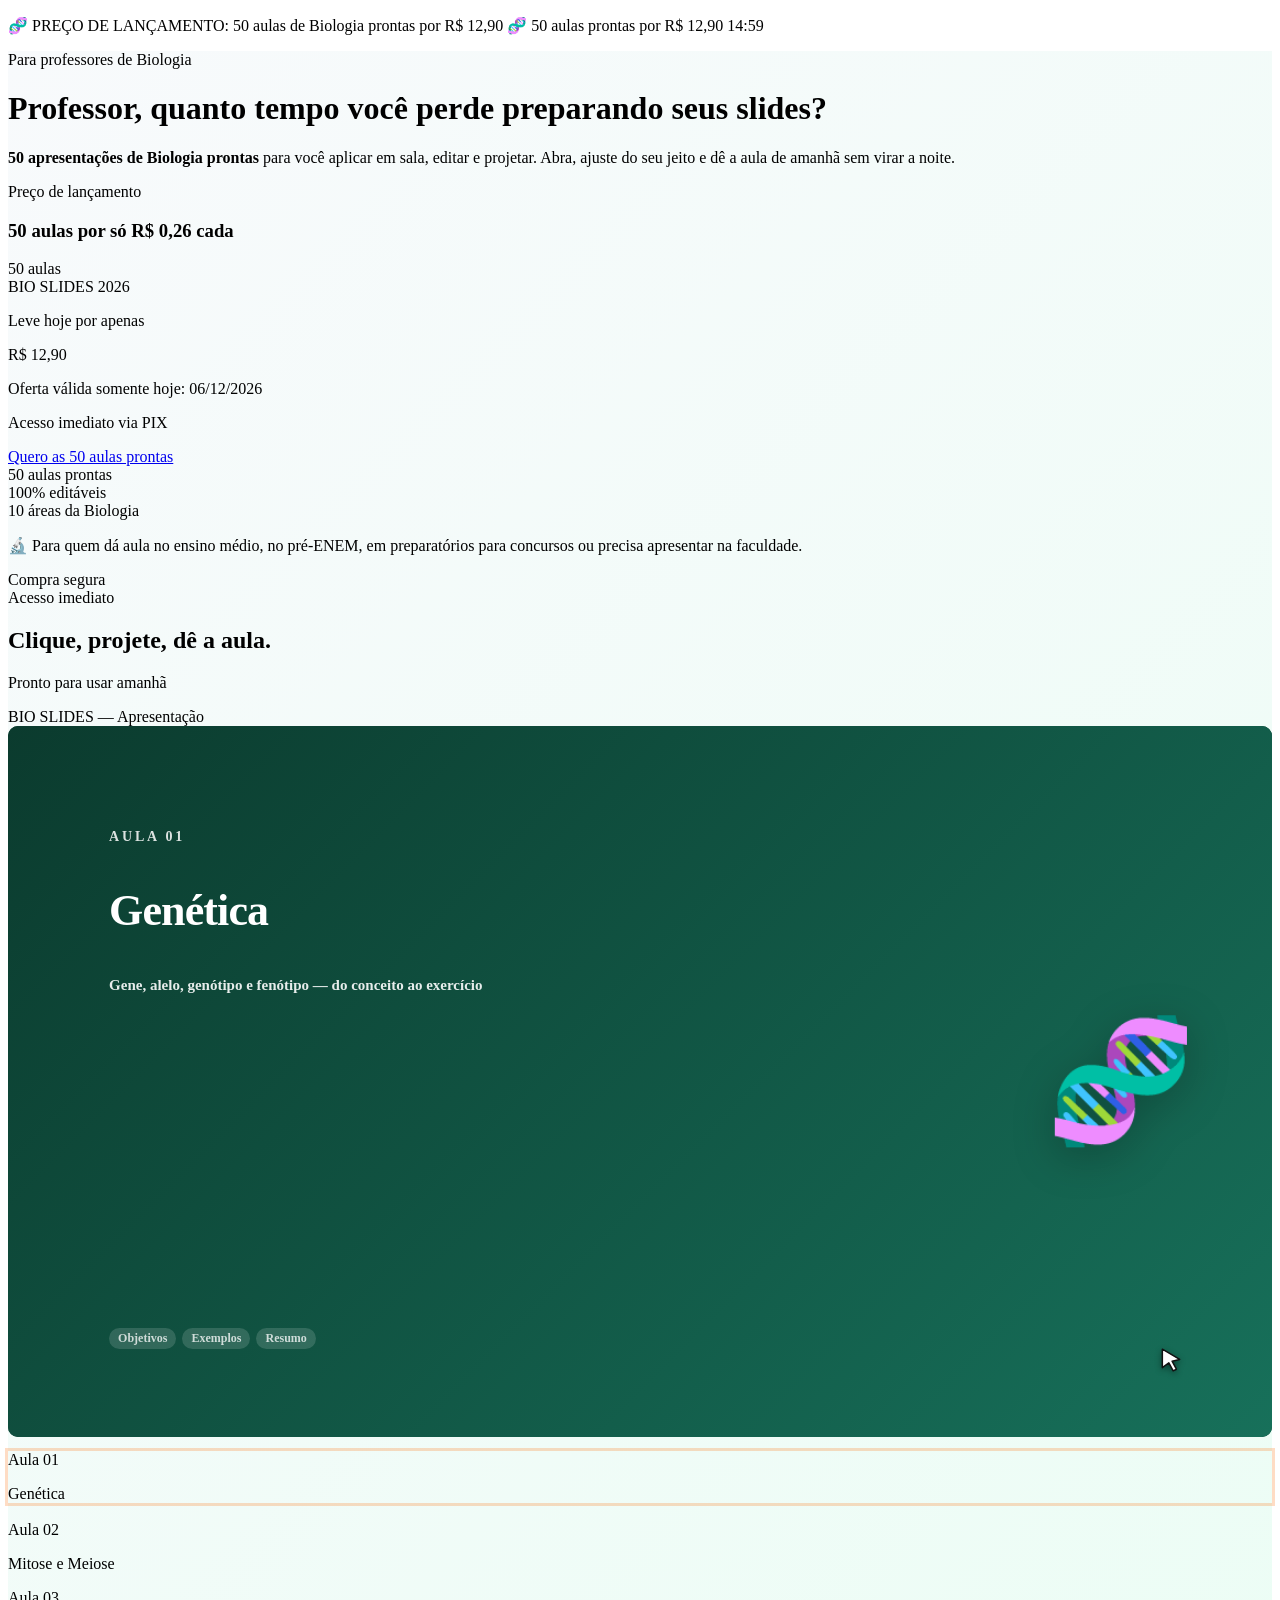
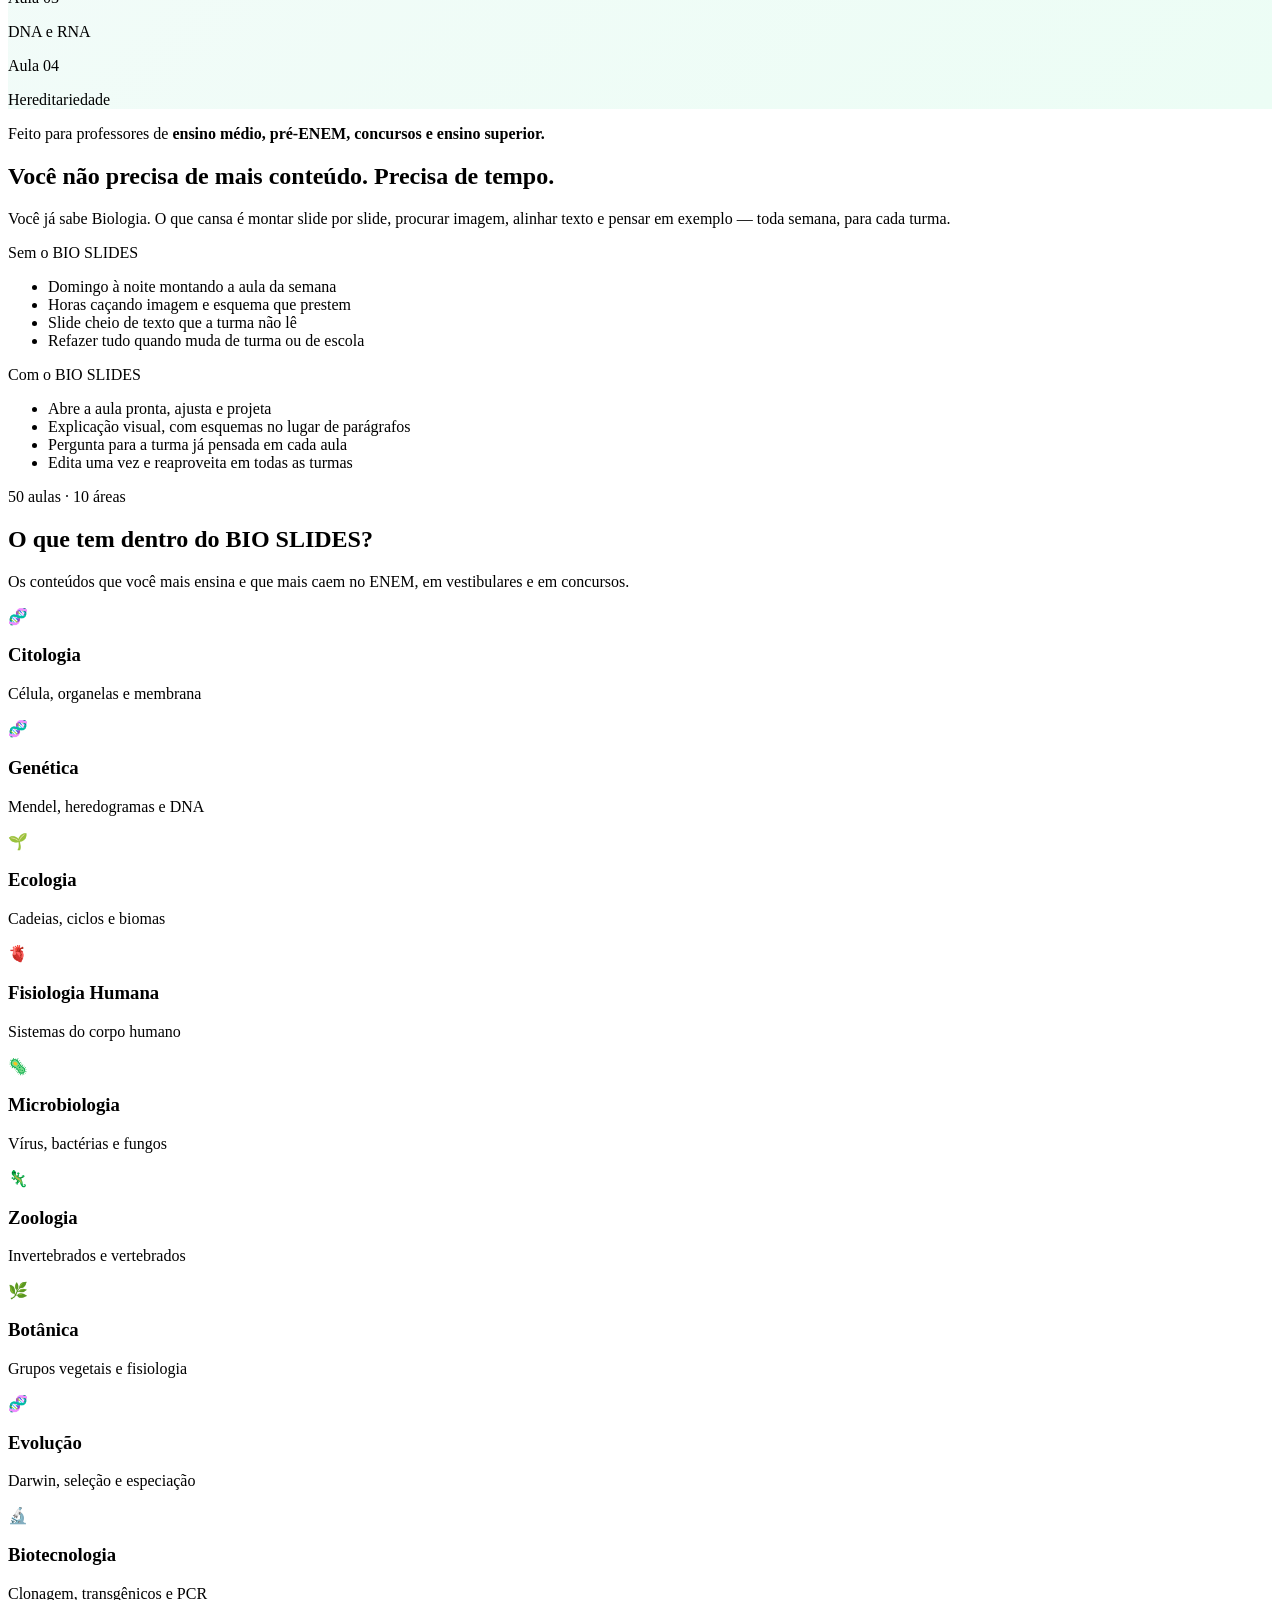
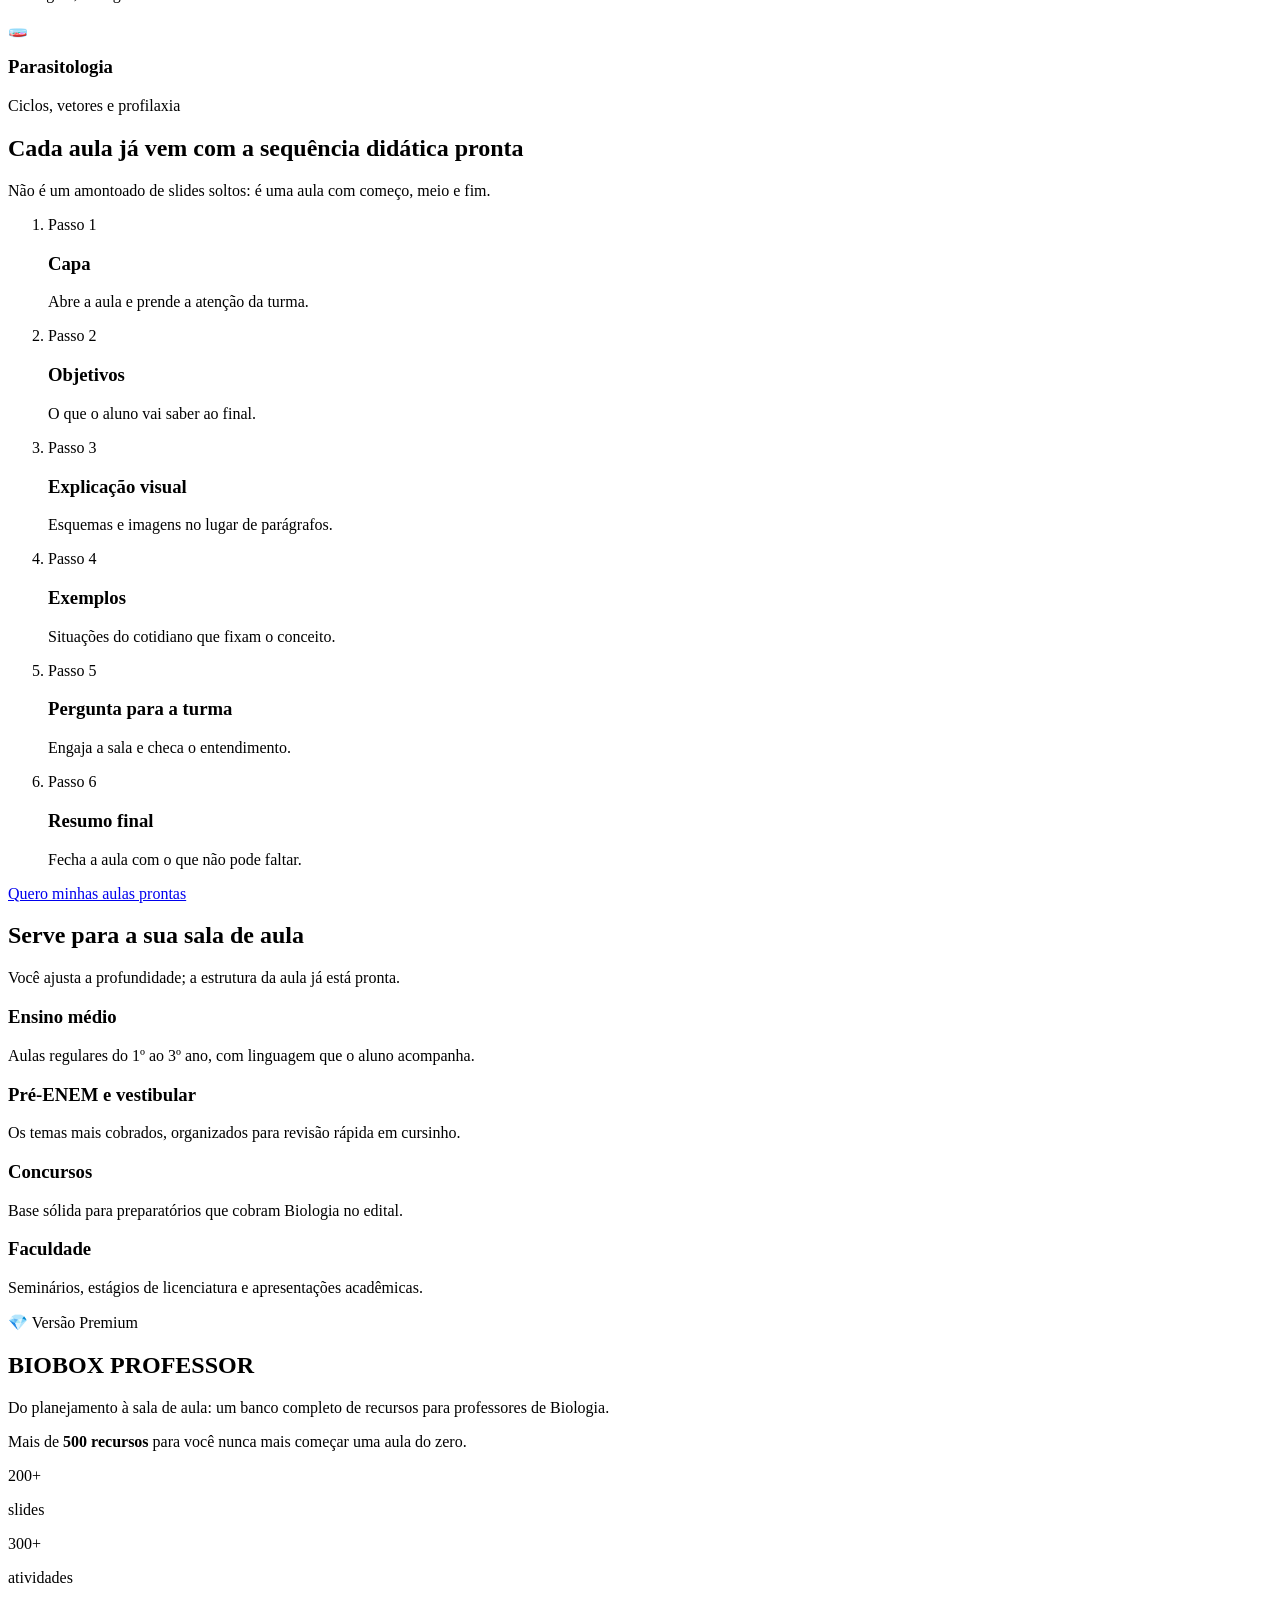
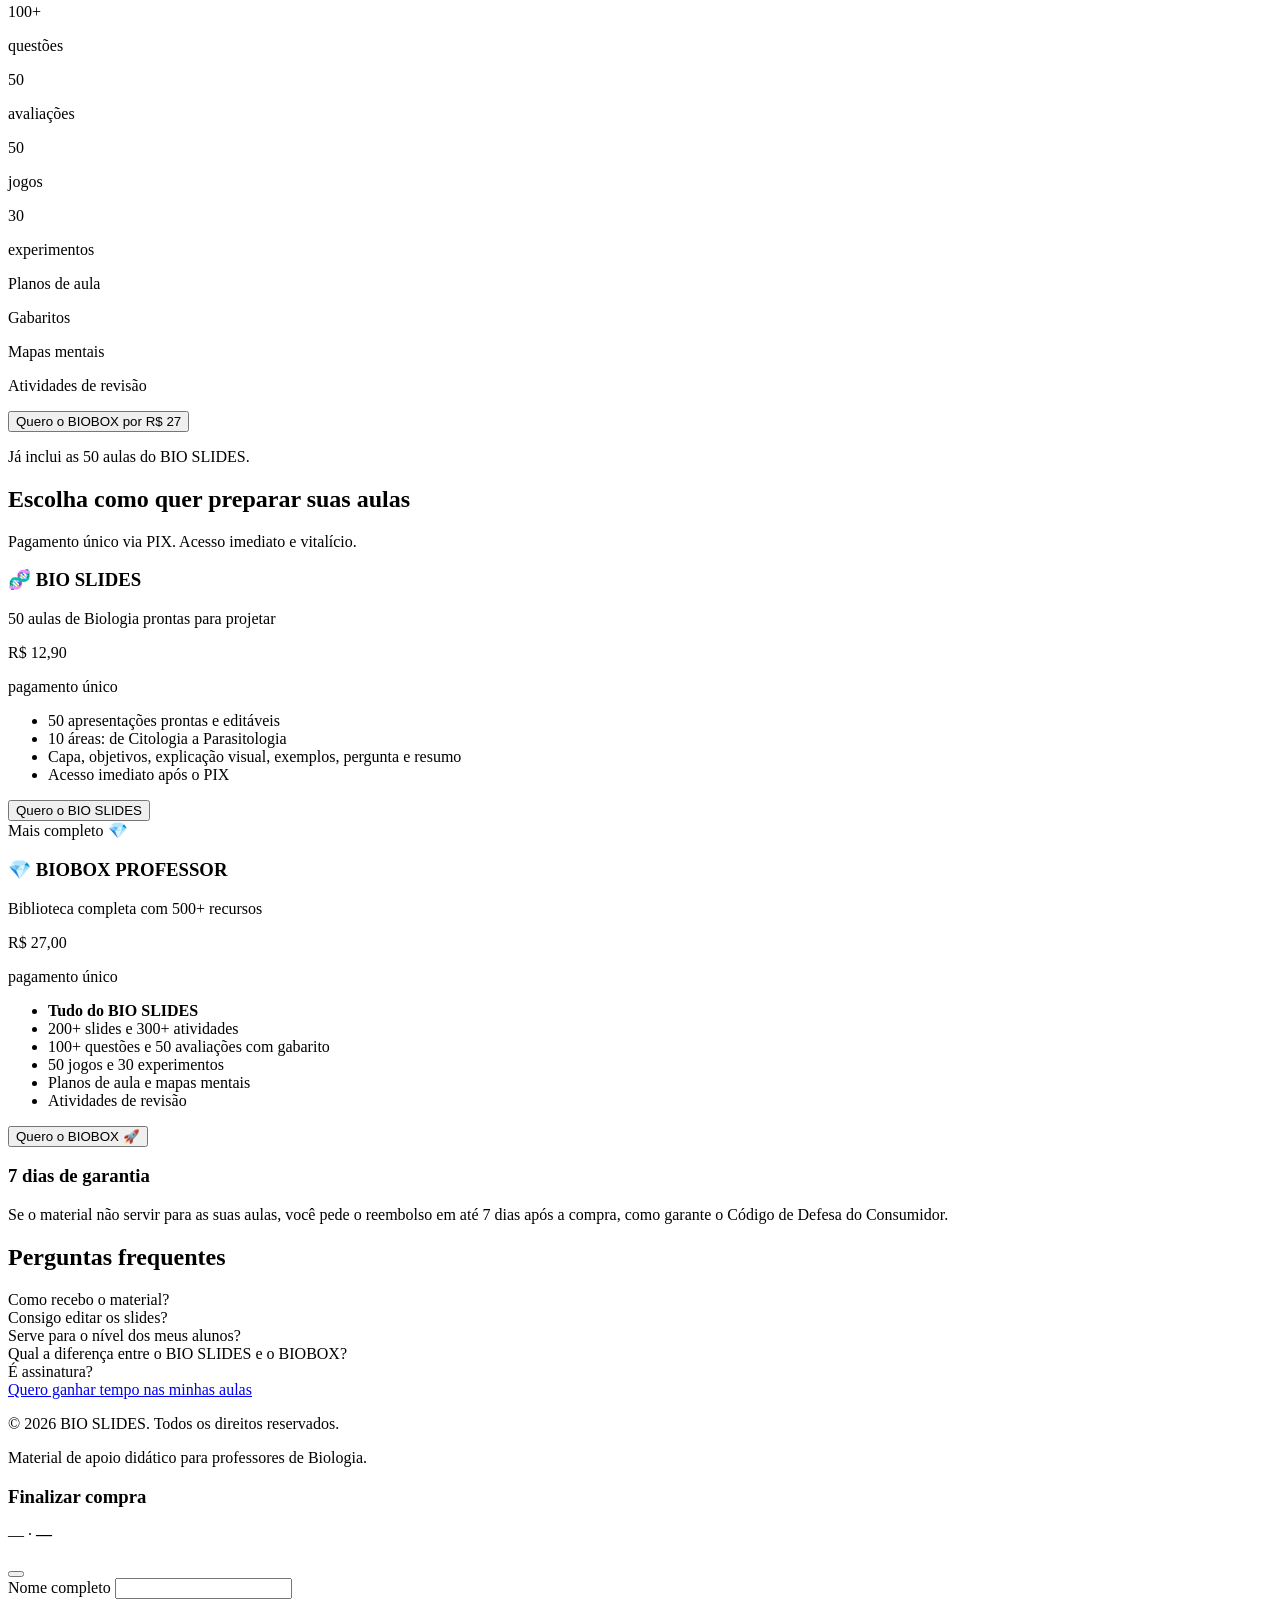
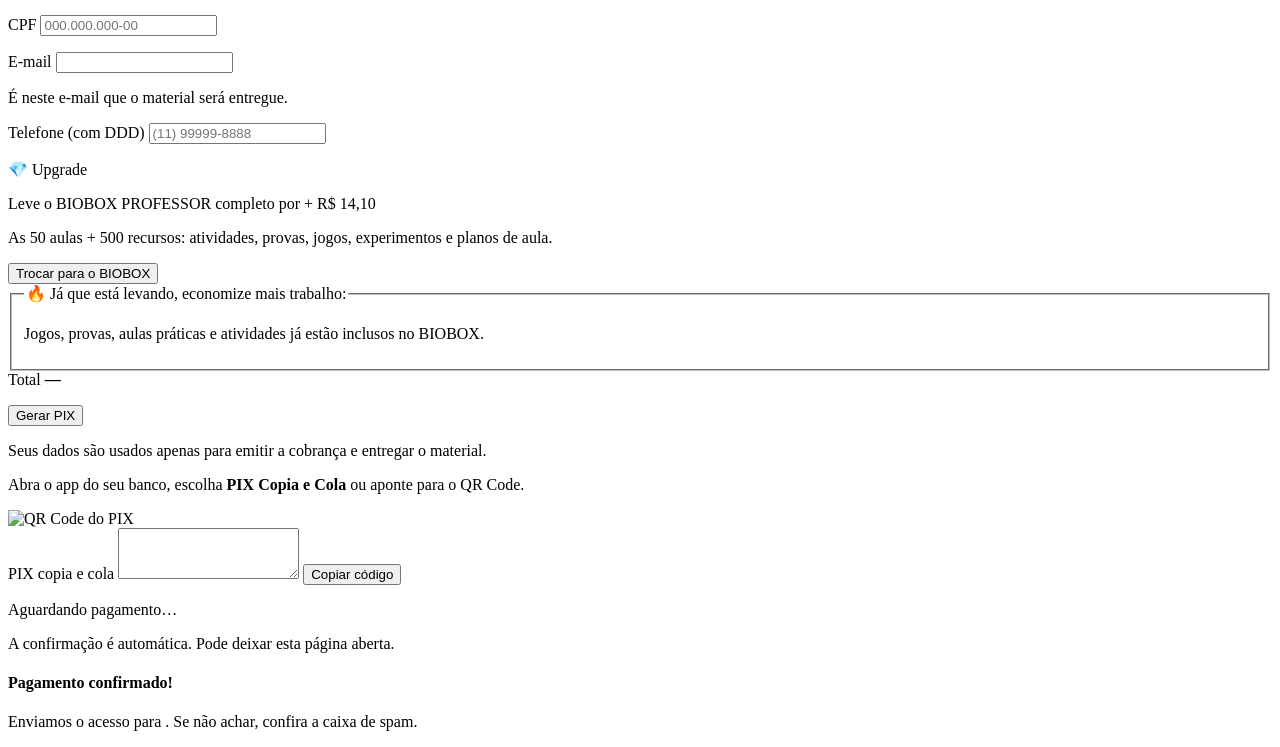
==== commit d56dea4b: "Muda o BIO SLIDES para R$ 12,90 e poe video na primeira dobra O player aceita um arquivo em assets/v" ====
--- a/index.html
+++ b/index.html
@@ -3,37 +3,40 @@
 <head>
     <meta charset="UTF-8">
     <meta name="viewport" content="width=device-width, initial-scale=1.0">
-    <title>Arritmias Cardíacas do Zero ao Diagnóstico | Domine o Ritmo</title>
-    <meta name="description" content="Aprenda a reconhecer qualquer arritmia com um método visual, simples e direto. Material digital com acesso imediato via PIX.">
-    <meta property="og:title" content="Arritmias Cardíacas do Zero ao Diagnóstico">
-    <meta property="og:description" content="Reconheça cada arritmia com segurança, do ritmo normal à emergência.">
-    <meta property="og:type" content="website">
-
-    <!-- Fontes: Playfair Display (títulos serifados) + Inter (texto) -->
+    <title>BIO SLIDES | 50 Aulas de Biologia Prontas para Professores</title>
+    <meta name="description" content="50 apresentações de Biologia prontas para você aplicar em sala, editar e projetar. Para professores do ensino médio, pré-ENEM, concursos e faculdade.">
+
+    <!-- Google Fonts: Inter para modernidade e legibilidade -->
     <link rel="preconnect" href="https://fonts.googleapis.com">
     <link rel="preconnect" href="https://fonts.gstatic.com" crossorigin>
-    <link href="https://fonts.googleapis.com/css2?family=Playfair+Display:ital,wght@0,600;0,700;0,800;1,600;1,700&family=Inter:wght@400;500;600;700;800;900&display=swap" rel="stylesheet">
+    <link href="https://fonts.googleapis.com/css2?family=Inter:wght@300;400;600;700;800;900&display=swap" rel="stylesheet">
 
     <!-- Tailwind CSS -->
     <script src="https://cdn.tailwindcss.com"></script>
 
-    <!-- Paleta da página -->
+    <!-- Configuração de Cores Customizadas no Tailwind -->
     <script>
         tailwind.config = {
             theme: {
                 extend: {
                     fontFamily: {
-                        sans:  ['Inter', 'sans-serif'],
-                        serif: ['"Playfair Display"', 'serif'],
+                        sans: ['Inter', 'sans-serif'],
                     },
                     colors: {
-                        rosa:    { DEFAULT: '#F22355', escuro: '#D81B4A' }, // cor principal (coração)
-                        laranja: '#FF8A00',                                   // acento dos gradientes
-                        creme:   '#FFF8F5',                                   // fundo da página
-                        blush:   '#FFF0EE',                                   // fundo de selos e cards
-                        borda:   '#F4C3C1',                                   // bordas suaves
-                        tinta:   '#241212',                                   // títulos
-                        texto:   '#665252',                                   // parágrafos
+                        bio: {
+                            900: '#0B3B2E', // Verde floresta profundo
+                            800: '#115443', // Verde intermediário
+                            700: '#17705A', // Verde para bordas/hover
+                            100: '#DDF4EA', // Verde bem claro para fundos
+                            50:  '#F2FBF7', // Verde quase branco (fundo de seção)
+                        },
+                        brand: {
+                            500: '#F97316', // Laranja (chamada para ação)
+                            600: '#C2410C', // Laranja escuro (hover / texto)
+                            50:  '#FFF7ED', // Fundo alaranjado bem claro
+                            100: '#FFEDD5', // Fundo alaranjado claro
+                            200: '#FED7AA', // Borda alaranjada
+                        }
                     }
                 }
             }
@@ -89,8 +92,8 @@
 
     /* Registra a visualização da oferta, sem catálogo */
     fbq('track', 'ViewContent', {
-      content_name: 'Arritmias Cardíacas do Zero ao Diagnóstico',
-      content_category: 'Material de Cardiologia'
+      content_name: 'BIO SLIDES — 50 Aulas de Biologia Prontas',
+      content_category: 'Material para Professores de Biologia'
     });
     </script>
     <!-- End Meta Pixel -->
@@ -132,757 +135,878 @@
         }
       ]
     });
-
-    /* Registra na OpenAI o clique que inicia o checkout */
-    document.addEventListener("click",function(event){
-      var link=event.target.closest("a[href]");
-
-      if(!link || window.__oaiCheckoutRegistrado){
-        return;
-      }
-
-      var destino=link.href || "";
-
-      if(/cartpanda|checkout|pagamento/i.test(destino)){
-        window.__oaiCheckoutRegistrado=true;
-
-        oaiq("measure","checkout_started",{
-          type:"contents"
-        });
-      }
-    },true);
     </script>
     <!-- End OpenAI Pixel -->
+
     <style>
-        body { background: #FFF8F5; }
-        .no-scrollbar { scrollbar-width: none; -ms-overflow-style: none; }
-        .no-scrollbar::-webkit-scrollbar { display: none; }
-        .section-respiro { padding-top: 4rem; padding-bottom: 4rem; }
-        @media (min-width: 768px) { .section-respiro { padding-top: 6rem; padding-bottom: 6rem; } }
-        details > summary::-webkit-details-marker { display: none; }
-
-        @media (max-width: 480px) {
-            .mobile-hero { font-size: 26px !important; line-height: 1.25 !important; }
-        }
-
-        /* Botão pulsante dos CTAs principais */
+        /* Ajustes finos adicionais da Landing Page */
+        .hero-gradient {
+            background: linear-gradient(135deg, #f8fafc 0%, #ecfdf5 100%);
+        }
+        .floating {
+            animation: float 6s ease-in-out infinite;
+        }
+        @keyframes float {
+            0% { transform: translateY(0px); }
+            50% { transform: translateY(-10px); }
+            100% { transform: translateY(0px); }
+        }
+
+        /* --- ANIMAÇÃO BOTÃO PULSANTE --- */
         @keyframes btnPulse {
-            0%   { box-shadow: 0 0 0 0 rgba(242, 35, 85, .45); }
-            70%  { box-shadow: 0 0 0 16px rgba(242, 35, 85, 0); }
-            100% { box-shadow: 0 0 0 0 rgba(242, 35, 85, 0); }
-        }
-        .btn-pulse { animation: btnPulse 2s infinite; }
-
-        /* ================= TOAST DE COMPRAS ================= */
-        #toast-compras{
-            position: fixed;
-            left: 10px;
-            right: 10px;
-            bottom: 12px;
-            z-index: 99999;
+            0% { transform: scale(1); box-shadow: 0 0 0 0 rgba(249, 115, 22, 0.45); }
+            70% { transform: scale(1.03); box-shadow: 0 0 0 15px rgba(249, 115, 22, 0); }
+            100% { transform: scale(1); box-shadow: 0 0 0 0 rgba(249, 115, 22, 0); }
+        }
+        .btn-pulse {
+            animation: btnPulse 2s infinite;
+        }
+
+        /* ================= MOCKUP DO PROJETOR / APRESENTAÇÃO ================= */
+        .tela {
+            position: relative;
+            aspect-ratio: 16 / 9;
+            border-radius: 10px;
+            overflow: hidden;
+            background: #0B3B2E;
+        }
+        .slide {
+            position: absolute;
+            inset: 0;
+            display: flex;
+            flex-direction: column;
+            justify-content: space-between;
+            padding: 7% 8%;
+            color: #fff;
+            text-align: left;
+            opacity: 0;
+            transform: translateX(8%);
+            transition: opacity .6s ease, transform .6s ease;
+        }
+        .slide.ativo {
+            opacity: 1;
+            transform: translateX(0);
+        }
+        .slide.saindo {
+            opacity: 0;
+            transform: translateX(-8%);
+        }
+        .slide .emoji {
+            position: absolute;
+            right: 6%;
+            top: 50%;
+            transform: translateY(-50%);
+            font-size: clamp(56px, 14vw, 120px);
+            line-height: 1;
+            filter: drop-shadow(0 10px 20px rgba(0,0,0,.25));
+        }
+        .slide .num {
+            font-size: clamp(10px, 2.4vw, 14px);
+            font-weight: 800;
+            letter-spacing: .2em;
+            text-transform: uppercase;
+            opacity: .85;
+        }
+        .slide .titulo {
+            font-size: clamp(22px, 6vw, 44px);
+            font-weight: 900;
+            line-height: 1.02;
+            letter-spacing: -.02em;
+            max-width: 70%;
+        }
+        .slide .sub {
+            font-size: clamp(11px, 2.6vw, 15px);
+            font-weight: 600;
+            opacity: .9;
+            max-width: 62%;
+            margin-top: .5em;
+        }
+        .slide .rodape {
             display: flex;
             align-items: center;
-            gap: 8px;
-            padding: 8px 10px;
-            border-radius: 10px;
-            background: rgba(255,255,255,.95);
-            border: 1px solid rgba(0,0,0,.08);
-            box-shadow: 0 10px 25px rgba(0,0,0,.15);
-            backdrop-filter: blur(8px);
-            -webkit-backdrop-filter: blur(8px);
-            transform: translateY(150%);
+            gap: 6px;
+            font-size: clamp(9px, 2vw, 12px);
+            font-weight: 700;
+            opacity: .8;
+        }
+        .slide .rodape span {
+            background: rgba(255,255,255,.18);
+            border-radius: 999px;
+            padding: 3px 9px;
+        }
+
+        /* Cursor que "clica" para avançar o slide */
+        .cursor {
+            position: absolute;
+            right: 7%;
+            bottom: 9%;
+            width: 26px;
+            height: 26px;
+            z-index: 5;
+            pointer-events: none;
+            transition: transform .15s ease;
+            filter: drop-shadow(0 2px 3px rgba(0,0,0,.4));
+        }
+        .cursor.clique {
+            transform: scale(.78);
+        }
+        .cursor .onda {
+            position: absolute;
+            left: -9px;
+            top: -9px;
+            width: 26px;
+            height: 26px;
+            border-radius: 50%;
+            border: 2px solid #fff;
             opacity: 0;
-            transition: all .4s cubic-bezier(0.175, 0.885, 0.32, 1.275);
-            font-family: system-ui, -apple-system, BlinkMacSystemFont, "Segoe UI", Roboto, Arial, sans-serif;
-            pointer-events: none;
-        }
-
-        #toast-compras.show{
-            transform: translateY(0);
-            opacity: 1;
-        }
-
-        #toast-compras .icon{
-            width: 32px;
-            height: 32px;
-            border-radius: 8px;
-            background: rgba(242, 35, 85, 0.15); /* Fundo vermelho do ícone */
-            display: flex;
-            align-items: center;
-            justify-content: center;
-        }
-
-        #toast-compras .icon svg{
-            width: 16px;
-            height: 16px;
-            fill: #F22355; /* Vermelho */
-        }
-
-        #toast-compras .textos{
-            flex: 1;
-        }
-
-        #toast-compras .top{
-            display: flex;
-            justify-content: space-between;
-            gap: 6px;
-            margin-bottom: 2px;
-        }
-
-        #toast-compras .nome{
-            font-size: 13px;
-            font-weight: 600;
-            color: #111;
-            margin: 0;
-        }
-
-        #toast-compras .tempo{
-            font-size: 11px;
-            color: #6b7280;
-            margin: 0;
-        }
-
-        #toast-compras .msg{
-            font-size: 12px;
-            color: #374151;
-            margin: 0;
-            line-height: 1.2;
-        }
-
-        #toast-compras .badge{
-            display: inline-flex;
-            align-items: center;
-            gap: 5px;
-            font-size: 11px;
-            margin-top: 4px;
-            padding: 3px 8px;
-            border-radius: 999px;
-            background: rgba(16,185,129,.12);
-            color: #065f46;
-        }
-
-        #toast-compras .dot{
-            width: 6px;
-            height: 6px;
-            border-radius: 50%;
-            background: #16a34a;
-        }
-
-        @media (min-width: 768px){
-            #toast-compras{
-                left: auto;
-                right: 20px;
-                bottom: 20px;
-                max-width: 340px;
-            }
-        }
+        }
+        .cursor.clique .onda {
+            animation: onda .5s ease-out;
+        }
+        @keyframes onda {
+            from { opacity: .9; transform: scale(.3); }
+            to   { opacity: 0;  transform: scale(1.6); }
+        }
+
+        .miniatura {
+            transition: all .3s ease;
+        }
+        .miniatura.ativa {
+            border-color: #F97316;
+            box-shadow: 0 0 0 3px rgba(249, 115, 22, .25);
+            transform: translateY(-2px);
+        }
+
+        /* Order bump selecionado */
+        .bump input:checked + .bump-caixa {
+            border-color: #F97316;
+            background: #FFF7ED;
+        }
+        .bump input:focus-visible + .bump-caixa {
+            outline: 2px solid #F97316;
+            outline-offset: 2px;
+        }
+
+        details > summary { list-style: none; }
+        details > summary::-webkit-details-marker { display: none; }
+        details[open] .seta { transform: rotate(180deg); }
     </style>
 </head>
-<body class="font-sans text-tinta antialiased bg-creme">
-<div class="min-h-screen">
-
-    <!-- FAIXA DE OFERTA -->
-    <div class="w-full bg-rosa text-white py-2.5 px-4 text-center text-[10px] md:text-xs font-black tracking-widest uppercase">
-        Condição especial de lançamento • Bônus liberados somente hoje
+<body class="font-sans text-gray-800 antialiased bg-slate-50">
+
+    <!-- FAIXA DE URGÊNCIA (CRONÔMETRO) STICKY E FINA -->
+    <div class="bg-bio-900 text-white py-1.5 px-2 text-center z-[99] sticky top-0 w-full shadow-md">
+        <p class="text-[11px] sm:text-sm font-bold flex justify-center items-center gap-2 m-0">
+            <span class="hidden sm:inline">🧬 PREÇO DE LANÇAMENTO: 50 aulas de Biologia prontas por R$ 12,90</span>
+            <span class="sm:hidden">🧬 50 aulas prontas por R$ 12,90</span>
+            <span class="bg-brand-500 px-2 py-0.5 rounded text-xs sm:text-base tracking-widest font-mono shadow-inner" id="countdown-timer">15:00</span>
+        </p>
     </div>
 
-    <main class="max-w-[1180px] mx-auto px-4 md:px-8 overflow-x-hidden">
-
-        <!-- 1. HERO -->
-        <section class="pt-12 pb-6 md:pt-20 md:pb-12 flex flex-col items-center text-center">
-            <div class="max-w-4xl mx-auto px-2 md:px-4">
-                <div class="bg-blush text-rosa text-[10px] md:text-xs font-black tracking-[0.2em] uppercase px-4 py-1.5 rounded-full mb-8 inline-block shadow-sm border border-borda/50">
-                    E-book 100% digital • do zero ao diagnóstico
-                </div>
-
-                <h1 class="text-3xl md:text-[56px] md:leading-[1.1] font-black tracking-tight mb-6 md:mb-8 mobile-hero">
-                    Leia <span class="text-rosa">qualquer arritmia</span> no ECG com <span class="text-rosa">segurança</span> — sem decoreba.
+    <!-- 1. HERO SECTION -->
+    <header class="hero-gradient text-bio-900 relative overflow-hidden">
+        <!-- Elementos de fundo decorativos -->
+        <div class="absolute top-[-10%] left-[-10%] w-96 h-96 bg-brand-500 rounded-full mix-blend-multiply filter blur-3xl opacity-10"></div>
+        <div class="absolute bottom-[-10%] right-[-10%] w-96 h-96 bg-emerald-300 rounded-full mix-blend-multiply filter blur-3xl opacity-30"></div>
+
+        <div class="container mx-auto px-5 sm:px-6 py-6 sm:py-16 lg:py-20 relative z-10 flex flex-col lg:flex-row items-center gap-10 lg:gap-12">
+
+            <!-- Texto e oferta -->
+            <div class="w-full lg:w-1/2 flex flex-col items-center lg:items-start text-center lg:text-left">
+
+                <span class="inline-flex items-center gap-2 bg-white border border-bio-100 text-bio-800 text-[11px] sm:text-xs font-extrabold uppercase tracking-widest px-3 py-1.5 rounded-full shadow-sm mb-4">
+                    <i data-lucide="presentation" class="w-4 h-4 text-brand-600"></i> Para professores de Biologia
+                </span>
+
+                <h1 class="text-3xl sm:text-4xl lg:text-5xl font-extrabold leading-tight mb-4">
+                    Professor, quanto tempo você perde <span class="text-brand-600">preparando seus slides?</span>
                 </h1>
 
-                <p class="text-[15px] md:text-[20px] text-[#4A3A3A] font-medium max-w-2xl mx-auto mb-10 leading-[1.5]">
-                    Um método visual que leva você do ritmo sinusal aos ritmos de parada, passo a passo. Feito para estudantes e profissionais da saúde. Acesso imediato por apenas R$ 9,99.
+                <p class="text-lg lg:text-xl text-gray-700 mb-6 leading-relaxed">
+                    <strong class="text-bio-900">50 apresentações de Biologia prontas</strong> para você aplicar em sala, editar e projetar. Abra, ajuste do seu jeito e dê a aula de amanhã sem virar a noite.
                 </p>
 
-                <!-- TROCAR: mockup/capas do e-book de Arritmias Cardíacas -->
-                <div class="mb-12 w-full max-w-[520px] aspect-[4/5] mx-auto relative">
-                    <img decoding="async" fetchpriority="high" src="https://medment.site/wp-content/uploads/2026/06/3.png" alt="Capa do e-book Arritmias Cardíacas" class="hero-slider-img absolute inset-0 m-auto w-full h-full object-contain drop-shadow-[0_20px_50px_rgba(36,18,18,0.15)] transition-opacity duration-1000 opacity-100">
-                    <img decoding="async" src="https://medment.site/wp-content/uploads/2026/06/2.png" alt="Páginas internas do e-book Arritmias Cardíacas" class="hero-slider-img absolute inset-0 m-auto w-full h-full object-contain drop-shadow-[0_20px_50px_rgba(36,18,18,0.15)] transition-opacity duration-1000 opacity-0">
-                </div>
-
-                <div class="flex flex-col items-center">
-                    <a href="#planos" class="btn-pulse w-full md:w-auto px-6 md:px-10 py-4 bg-gradient-to-r from-rosa to-laranja text-white font-black text-base md:text-lg rounded-full shadow-[0_10px_30px_rgba(242,35,85,0.3)] hover:scale-[1.02] transition-all flex items-center justify-center gap-2 uppercase">
-                        <i data-lucide="zap" class="w-5 h-5 fill-white"></i> Quero o meu por R$ 9,99
-                    </a>
-
-                    <div class="mt-4 flex flex-col items-center gap-3">
-                        <div class="flex flex-wrap justify-center items-center gap-2 text-[10px] md:text-xs text-texto font-black uppercase tracking-wider">
-                            <span class="flex items-center gap-1.5 bg-green-50 px-3 md:px-4 py-2 rounded-full border border-green-100">
-                                <i data-lucide="shield-check" class="w-4 h-4 text-[#16B86B]"></i> Compra segura
-                            </span>
-                            <span class="flex items-center gap-1.5 bg-green-50 px-3 md:px-4 py-2 rounded-full border border-green-100">
-                                <i data-lucide="mail-check" class="w-4 h-4 text-[#16B86B]"></i> Acesso imediato via PIX
-                            </span>
+                <!-- VÍDEO DA PRIMEIRA DOBRA (mobile: logo abaixo do título) -->
+                <div class="w-full max-w-[520px] mx-auto lg:hidden mb-6" data-hero-slot="mobile"></div>
+
+                <!-- BLOCO PROMOCIONAL (CUPOM) -->
+                <div class="w-full max-w-[400px] bg-brand-50 rounded-xl sm:rounded-2xl border border-brand-200 overflow-hidden shadow-2xl mb-6 relative z-20 mx-auto lg:mx-0">
+                    <div class="flex items-stretch border-b border-dashed border-brand-200 bg-brand-100">
+                        <div class="p-3 sm:p-4 sm:pl-6 flex-1 flex flex-col justify-center text-left">
+                            <span class="text-brand-600 text-[9px] sm:text-xs font-extrabold tracking-widest uppercase mb-0.5 sm:mb-1">Preço de lançamento</span>
+                            <h3 class="text-bio-900 font-black text-xs sm:text-base leading-tight uppercase">50 aulas por só R$ 0,26 cada</h3>
                         </div>
-                        <span class="flex items-center gap-2 bg-pink-50 px-5 py-2 rounded-full border border-pink-100 text-[10px] md:text-xs text-texto font-black uppercase tracking-widest">
-                            <i data-lucide="award" class="w-4 h-4 text-laranja"></i> Garantia de 7 dias
-                        </span>
-                    </div>
-                </div>
-            </div>
-        </section>
-
-        <!-- 2. CONTEÚDO -->
-        <section class="section-respiro">
-            <div class="flex flex-col items-center mb-12 text-center">
-                <div class="bg-blush text-rosa text-[10px] font-black tracking-widest uppercase px-4 py-1.5 rounded-full mb-4">Conteúdo do e-book</div>
-                <h2 class="text-[32px] md:text-[56px] font-black leading-tight max-w-4xl">O QUE VOCÊ VAI DOMINAR</h2>
-                <p class="text-texto text-[15px] md:text-[17px] font-medium mt-4 max-w-2xl">A teoria pesada dos livros de cardiologia, reorganizada em um guia direto para provas, estágios e plantões.</p>
-                <div class="w-12 h-1 bg-gradient-to-r from-rosa to-laranja mt-6 rounded-full"></div>
-            </div>
-
-            <div class="space-y-4 max-w-5xl mx-auto">
-                <div class="grid grid-cols-2 lg:grid-cols-3 gap-3 md:gap-4">
-
-                    <div class="bg-white rounded-2xl md:rounded-[20px] p-4 md:p-6 border border-borda/40 shadow-sm hover:border-rosa/30 transition-all">
-                        <div class="flex items-start gap-2 mb-2">
-                            <span class="mt-0.5 shrink-0 w-4 h-4 rounded-full bg-blush flex items-center justify-center"><i data-lucide="check" class="w-2.5 h-2.5 text-rosa" stroke-width="4"></i></span>
-                            <h3 class="text-rosa font-black text-[11px] md:text-[13px] uppercase tracking-wider leading-tight">Como nasce uma arritmia</h3>
-                        </div>
-                        <p class="text-texto text-[11px] md:text-[13px] leading-relaxed font-medium pl-6">Automatismo, reentrada e atividade deflagrada: entenda o mecanismo antes de decorar o nome.</p>
-                    </div>
-
-                    <div class="bg-white rounded-2xl md:rounded-[20px] p-4 md:p-6 border border-borda/40 shadow-sm hover:border-rosa/30 transition-all">
-                        <div class="flex items-start gap-2 mb-2">
-                            <span class="mt-0.5 shrink-0 w-4 h-4 rounded-full bg-blush flex items-center justify-center"><i data-lucide="check" class="w-2.5 h-2.5 text-rosa" stroke-width="4"></i></span>
-                            <h3 class="text-rosa font-black text-[11px] md:text-[13px] uppercase tracking-wider leading-tight">Checklist do ritmo</h3>
-                        </div>
-                        <p class="text-texto text-[11px] md:text-[13px] leading-relaxed font-medium pl-6">Frequência, regularidade, onda P e intervalo PR em uma sequência que não deixa nada passar.</p>
-                    </div>
-
-                    <div class="bg-white rounded-2xl md:rounded-[20px] p-4 md:p-6 border border-borda/40 shadow-sm hover:border-rosa/30 transition-all">
-                        <div class="flex items-start gap-2 mb-2">
-                            <span class="mt-0.5 shrink-0 w-4 h-4 rounded-full bg-blush flex items-center justify-center"><i data-lucide="check" class="w-2.5 h-2.5 text-rosa" stroke-width="4"></i></span>
-                            <h3 class="text-rosa font-black text-[11px] md:text-[13px] uppercase tracking-wider leading-tight">Taquiarritmias</h3>
-                        </div>
-                        <p class="text-texto text-[11px] md:text-[13px] leading-relaxed font-medium pl-6">Fibrilação atrial, flutter, TSV e TV com traçados comparados lado a lado.</p>
-                    </div>
-
-                    <div class="bg-white rounded-2xl md:rounded-[20px] p-4 md:p-6 border border-borda/40 shadow-sm hover:border-rosa/30 transition-all">
-                        <div class="flex items-start gap-2 mb-2">
-                            <span class="mt-0.5 shrink-0 w-4 h-4 rounded-full bg-blush flex items-center justify-center"><i data-lucide="check" class="w-2.5 h-2.5 text-rosa" stroke-width="4"></i></span>
-                            <h3 class="text-rosa font-black text-[11px] md:text-[13px] uppercase tracking-wider leading-tight">Bradiarritmias e bloqueios</h3>
-                        </div>
-                        <p class="text-texto text-[11px] md:text-[13px] leading-relaxed font-medium pl-6">Bradicardia sinusal e BAV de 1º, 2º (Mobitz I e II) e 3º grau com regras fáceis de lembrar.</p>
-                    </div>
-
-                    <div class="bg-white rounded-2xl md:rounded-[20px] p-4 md:p-6 border border-borda/40 shadow-sm hover:border-rosa/30 transition-all">
-                        <div class="flex items-start gap-2 mb-2">
-                            <span class="mt-0.5 shrink-0 w-4 h-4 rounded-full bg-blush flex items-center justify-center"><i data-lucide="check" class="w-2.5 h-2.5 text-rosa" stroke-width="4"></i></span>
-                            <h3 class="text-rosa font-black text-[11px] md:text-[13px] uppercase tracking-wider leading-tight">Ritmos de parada</h3>
-                        </div>
-                        <p class="text-texto text-[11px] md:text-[13px] leading-relaxed font-medium pl-6">FV, TV sem pulso, assistolia e AESP: reconheça em segundos os ritmos que mudam a conduta.</p>
-                    </div>
-
-                    <div class="bg-white rounded-2xl md:rounded-[20px] p-4 md:p-6 border border-borda/40 shadow-sm hover:border-rosa/30 transition-all">
-                        <div class="flex items-start gap-2 mb-2">
-                            <span class="mt-0.5 shrink-0 w-4 h-4 rounded-full bg-blush flex items-center justify-center"><i data-lucide="check" class="w-2.5 h-2.5 text-rosa" stroke-width="4"></i></span>
-                            <h3 class="text-rosa font-black text-[11px] md:text-[13px] uppercase tracking-wider leading-tight">Guia de bolso</h3>
-                        </div>
-                        <p class="text-texto text-[11px] md:text-[13px] leading-relaxed font-medium pl-6">Salve no celular ou imprima para consultar rápido no estágio e no plantão.</p>
-                    </div>
-                </div>
-
-                <div class="bg-white rounded-3xl p-5 md:p-8 border border-borda/50 shadow-[0_4px_20px_rgba(36,18,18,0.05)] text-center flex flex-col items-center gap-3">
-                    <p class="text-texto text-xs md:text-sm font-bold">Tudo organizado do básico ao avançado, com traçados reais e esquemas visuais em cada capítulo.</p>
-                    <span class="flex items-center gap-2 text-rosa font-black text-xs md:text-sm uppercase tracking-wider underline underline-offset-4 decoration-2">
-                        <i data-lucide="gift" class="w-4 h-4"></i> 3 bônus inclusos em qualquer plano
-                    </span>
-                </div>
-            </div>
-
-            <div class="text-center mt-12">
-                <a href="#planos" class="w-full md:w-auto px-10 md:px-16 h-16 md:h-20 bg-rosa hover:bg-rosa-escuro text-white font-black text-base md:text-lg uppercase tracking-wider rounded-full shadow-[0_10px_30px_rgba(242,35,85,0.3)] hover:scale-[1.02] transition-all inline-flex items-center justify-center">
-                    Quero acessar todo o conteúdo
-                </a>
-            </div>
-        </section>
-
-        <!-- 3. PRÉVIA (CARROSSEL) -->
-        <section class="section-respiro text-center">
-            <div class="flex flex-col items-center mb-10 md:mb-14 px-4">
-                <div class="bg-blush text-rosa text-[10px] font-black tracking-widest uppercase px-4 py-1.5 rounded-full mb-4">Prévia</div>
-                <h2 class="text-[32px] md:text-[52px] font-serif font-bold leading-tight max-w-4xl">Veja por <span class="text-rosa italic">dentro</span> do material</h2>
-                <div class="w-16 h-1 bg-gradient-to-r from-rosa to-laranja mt-4 rounded-full opacity-80"></div>
-                <p class="mt-6 text-texto text-[11px] md:text-xs italic font-medium opacity-70 uppercase tracking-widest">* Arraste para o lado para ver mais</p>
-            </div>
-
-            <div class="relative max-w-[1280px] mx-auto group" data-carrossel>
-                <button type="button" data-anterior aria-label="Anterior" class="absolute left-2 md:left-4 top-1/2 -translate-y-1/2 z-20 w-10 h-10 md:w-12 md:h-12 bg-white rounded-full flex items-center justify-center shadow-lg text-rosa hover:bg-rosa hover:text-white transition-all md:opacity-0 md:group-hover:opacity-100 border border-borda/30">
-                    <i data-lucide="chevron-left" class="w-6 h-6" stroke-width="3"></i>
-                </button>
-                <button type="button" data-proximo aria-label="Próximo" class="absolute right-2 md:right-4 top-1/2 -translate-y-1/2 z-20 w-10 h-10 md:w-12 md:h-12 bg-white rounded-full flex items-center justify-center shadow-lg text-rosa hover:bg-rosa hover:text-white transition-all md:opacity-0 md:group-hover:opacity-100 border border-borda/30">
-                    <i data-lucide="chevron-right" class="w-6 h-6" stroke-width="3"></i>
-                </button>
-
-                <!-- TROCAR: páginas reais do e-book e capas dos resumos -->
-                <div data-trilho class="flex gap-4 md:gap-8 overflow-x-auto pb-12 px-6 md:px-12 snap-x snap-mandatory no-scrollbar scroll-smooth">
-                    <div class="min-w-[260px] md:min-w-[340px] max-w-[340px] snap-center">
-                        <div class="bg-white rounded-3xl overflow-hidden border border-borda/50 shadow-[0_15px_35px_rgba(242,35,85,0.08)] flex flex-col h-full">
-                            <div class="p-2"><img loading="lazy" src="https://medment.site/wp-content/uploads/2026/06/Captura-de-Tela-2026-06-27-as-18.10.18.png" alt="Página do e-book: mecanismos" class="w-full h-auto rounded-[18px] border border-borda/20"></div>
-                            <div class="p-6 flex flex-col flex-1">
-                                <h3 class="font-serif font-bold text-lg md:text-xl mb-2">Método visual</h3>
-                                <p class="text-texto text-xs md:text-sm leading-relaxed font-medium opacity-80 flex-1">Esquemas coloridos e traçados comentados em vez de parágrafos intermináveis.</p>
-                                <div class="flex items-center justify-between mt-4 pt-4 border-t border-borda/20">
-                                    <span class="flex items-center gap-1 text-rosa font-black text-sm">4,9 <i data-lucide="star" class="w-3 h-3 fill-laranja text-laranja"></i></span>
-                                    <span class="text-rosa font-black text-[10px] md:text-xs uppercase tracking-widest">PDF completo</span>
-                                </div>
-                            </div>
+                        <div class="bg-brand-500 text-white w-20 sm:w-28 flex flex-col justify-center items-center font-extrabold border-l-2 border-dashed border-brand-200 relative">
+                            <div class="absolute -left-1.5 sm:-left-2 top-[-6px] sm:top-[-8px] w-3 h-3 sm:w-4 sm:h-4 bg-brand-50 rounded-full"></div>
+                            <div class="absolute -left-1.5 sm:-left-2 bottom-[-6px] sm:bottom-[-8px] w-3 h-3 sm:w-4 sm:h-4 bg-brand-50 rounded-full"></div>
+
+                            <span class="text-2xl sm:text-4xl leading-none tracking-tighter">50</span>
+                            <span class="text-[9px] sm:text-xs uppercase tracking-widest mt-0.5 sm:mt-1 font-black">aulas</span>
                         </div>
                     </div>
-                    <div class="min-w-[260px] md:min-w-[340px] max-w-[340px] snap-center">
-                        <div class="bg-white rounded-3xl overflow-hidden border border-borda/50 shadow-[0_15px_35px_rgba(242,35,85,0.08)] flex flex-col h-full">
-                            <div class="p-2"><img loading="lazy" src="https://medment.site/wp-content/uploads/2026/06/Captura-de-Tela-2026-06-27-as-18.10.25.png" alt="Página do e-book: taquiarritmias" class="w-full h-auto rounded-[18px] border border-borda/20"></div>
-                            <div class="p-6 flex-1 flex items-center justify-center"><h3 class="font-serif font-bold text-lg md:text-xl">Traçados lado a lado</h3></div>
+
+                    <div class="p-4 pt-5 sm:p-6 sm:pt-8 text-center relative flex flex-col items-center bg-white/50">
+                        <div class="bg-white border border-brand-500 text-brand-600 px-3 py-1 sm:px-5 sm:py-1.5 rounded-full text-[9px] sm:text-xs font-black uppercase tracking-wider absolute -top-3 sm:-top-4 shadow-lg z-10 whitespace-nowrap">
+                            BIO SLIDES 2026
+                        </div>
+
+                        <p class="text-gray-600 text-[10px] sm:text-xs font-semibold uppercase tracking-widest mt-1">Leve hoje por apenas</p>
+                        <div class="flex items-start justify-center text-bio-900 mt-1 sm:mt-2 mb-1 sm:mb-2">
+                            <span class="text-xl sm:text-3xl font-bold mt-1 sm:mt-2 mr-1">R$</span>
+                            <span class="text-5xl sm:text-7xl font-extrabold tracking-tighter text-bio-900">12,90</span>
+                        </div>
+
+                        <div class="w-full h-px bg-gradient-to-r from-transparent via-brand-200 to-transparent my-2 sm:my-4"></div>
+
+                        <p class="text-brand-600 font-bold text-xs sm:text-[15px]">
+                            Oferta válida somente hoje: <span id="data-atual"></span>
+                        </p>
+                        <p class="text-green-600 font-extrabold text-xs sm:text-[15px] mt-1 sm:mt-2 flex items-center justify-center gap-1.5 uppercase tracking-wide">
+                            <i data-lucide="zap" class="w-4 h-4"></i> Acesso imediato via PIX
+                        </p>
+                    </div>
+                </div>
+
+                <div class="w-full flex flex-col items-center lg:items-start mb-6 z-20">
+                    <a href="#planos" class="btn-pulse w-full sm:w-auto bg-brand-500 hover:bg-brand-600 text-white text-lg sm:text-xl font-bold py-4 px-10 rounded-full text-center uppercase tracking-wider block">
+                        Quero as 50 aulas prontas
+                    </a>
+
+                    <div class="flex flex-wrap items-center justify-center lg:justify-start gap-2 sm:gap-3 mt-4 text-xs sm:text-sm font-semibold text-bio-900">
+                        <div class="flex items-center gap-1.5 bg-white border border-bio-100 px-3 py-1.5 rounded-md shadow-sm">
+                            <i data-lucide="presentation" class="w-4 h-4 text-bio-700"></i>
+                            <span>50 aulas prontas</span>
+                        </div>
+                        <div class="flex items-center gap-1.5 bg-white border border-bio-100 px-3 py-1.5 rounded-md shadow-sm">
+                            <i data-lucide="pencil" class="w-4 h-4 text-bio-700"></i>
+                            <span>100% editáveis</span>
+                        </div>
+                        <div class="flex items-center gap-1.5 bg-white border border-bio-100 px-3 py-1.5 rounded-md shadow-sm">
+                            <i data-lucide="layers" class="w-4 h-4 text-bio-700"></i>
+                            <span>10 áreas da Biologia</span>
                         </div>
                     </div>
-                    <div class="min-w-[260px] md:min-w-[340px] max-w-[340px] snap-center">
-                        <div class="bg-white rounded-3xl overflow-hidden border border-borda/50 shadow-[0_15px_35px_rgba(242,35,85,0.08)] flex flex-col h-full">
-                            <div class="p-2"><img loading="lazy" src="https://medment.site/wp-content/uploads/2026/06/Captura-de-Tela-2026-06-27-as-18.10.44.png" alt="Página do e-book: ritmos de parada" class="w-full h-auto rounded-[18px] border border-borda/20"></div>
-                            <div class="p-6 flex-1 flex items-center justify-center"><h3 class="font-serif font-bold text-lg md:text-xl">Ritmos de emergência</h3></div>
-                        </div>
-                    </div>
-                    <div class="min-w-[260px] md:min-w-[340px] max-w-[340px] snap-center">
-                        <div class="bg-white rounded-3xl overflow-hidden border border-borda/50 shadow-[0_15px_35px_rgba(242,35,85,0.08)] flex flex-col h-full">
-                            <div class="p-2"><img loading="lazy" src="https://medment.site/wp-content/uploads/2026/06/10-1.png" alt="Resumo clínico do Pacote Premium" class="w-full h-auto rounded-[18px] border border-borda/20"></div>
-                            <div class="p-6 flex-1 flex items-center justify-center"><h3 class="font-serif font-bold text-lg md:text-xl">Resumos clínicos (Premium)</h3></div>
-                        </div>
-                    </div>
-                    <div class="min-w-[260px] md:min-w-[340px] max-w-[340px] snap-center">
-                        <div class="bg-white rounded-3xl overflow-hidden border border-borda/50 shadow-[0_15px_35px_rgba(242,35,85,0.08)] flex flex-col h-full">
-                            <div class="p-2"><img loading="lazy" src="https://medment.site/wp-content/uploads/2026/06/9.png" alt="Resumo clínico do Pacote Premium" class="w-full h-auto rounded-[18px] border border-borda/20"></div>
-                            <div class="p-6 flex-1 flex items-center justify-center"><h3 class="font-serif font-bold text-lg md:text-xl">Doenças mais cobradas</h3></div>
-                        </div>
-                    </div>
-                </div>
-                <div data-pontos class="flex justify-center gap-2 mt-2"></div>
-            </div>
-
-            <div class="text-center mt-12">
-                <a href="#planos" class="w-full md:w-auto px-10 md:px-16 h-16 md:h-20 bg-rosa hover:bg-rosa-escuro text-white font-black text-base md:text-lg uppercase tracking-wider rounded-full shadow-[0_10px_30px_rgba(242,35,85,0.3)] hover:scale-[1.02] transition-all inline-flex items-center justify-center">
-                    Quero estudar com esse material
-                </a>
-            </div>
-        </section>
-
-        <!-- 4. BÔNUS -->
-        <section class="section-respiro px-2 md:px-4">
-            <h2 class="text-[28px] md:text-5xl font-black text-center mb-4 uppercase tracking-tighter leading-tight">Bônus exclusivos</h2>
-            <p class="text-center text-texto font-medium mb-12 max-w-2xl mx-auto text-sm md:text-base">Levando hoje, você recebe junto materiais de apoio para revisar, memorizar e organizar seus estudos.</p>
-
-            <div class="grid grid-cols-1 gap-6 max-w-2xl mx-auto mb-8">
-
-                <div class="bg-white rounded-3xl md:rounded-[2.5rem] p-6 md:p-10 border-2 border-borda shadow-sm flex flex-col items-center hover:shadow-xl transition-all duration-300">
-                    <div class="flex flex-col items-center gap-1.5 mb-8">
-                        <span class="bg-creme text-rosa text-[10px] md:text-xs font-black uppercase tracking-widest px-4 py-1 rounded-full">Bônus 01</span>
-                        <span class="bg-tinta text-white text-[10px] md:text-xs font-black uppercase tracking-widest px-5 py-1.5 rounded-full">Revise</span>
-                    </div>
-                    <div class="w-32 h-32 md:w-40 md:h-40 mb-8 rounded-full bg-gradient-to-br from-rosa to-laranja flex items-center justify-center shadow-xl">
-                        <i data-lucide="heart" class="w-16 h-16 md:w-20 md:h-20 text-white"></i>
-                    </div>
-                    <h4 class="font-black text-xl md:text-3xl text-rosa mb-4 text-center uppercase tracking-tighter leading-tight">Resumo do Sistema Cardíaco</h4>
-                    <p class="text-sm md:text-base text-texto text-center leading-relaxed mb-8 font-medium max-w-lg">Anatomia, fisiologia e sistema de condução em poucas páginas — a base que faz as arritmias fazerem sentido.</p>
-                    <div class="w-full pt-6 border-t border-borda/30 flex items-center justify-center gap-3">
-                        <span class="text-[#FF0000] text-base md:text-lg font-black line-through decoration-2">De R$ 29,90</span>
-                        <span class="text-[#16B86B] text-xl md:text-2xl font-black uppercase">Grátis</span>
-                    </div>
-                </div>
-
-                <div class="bg-white rounded-3xl md:rounded-[2.5rem] p-6 md:p-10 border-2 border-borda shadow-sm flex flex-col items-center hover:shadow-xl transition-all duration-300">
-                    <div class="flex flex-col items-center gap-1.5 mb-8">
-                        <span class="bg-creme text-rosa text-[10px] md:text-xs font-black uppercase tracking-widest px-4 py-1 rounded-full">Bônus 02</span>
-                        <span class="bg-tinta text-white text-[10px] md:text-xs font-black uppercase tracking-widest px-5 py-1.5 rounded-full">Memorize</span>
-                    </div>
-                    <div class="w-32 h-32 md:w-40 md:h-40 mb-8 rounded-full bg-gradient-to-br from-rosa to-laranja flex items-center justify-center shadow-xl">
-                        <i data-lucide="layers" class="w-16 h-16 md:w-20 md:h-20 text-white"></i>
-                    </div>
-                    <h4 class="font-black text-xl md:text-3xl text-rosa mb-4 text-center uppercase tracking-tighter leading-tight">Flashcards de Arritmias</h4>
-                    <p class="text-sm md:text-base text-texto text-center leading-relaxed mb-8 font-medium max-w-lg">Cartões prontos para praticar memorização ativa e fixar o padrão visual de cada ritmo.</p>
-                    <div class="w-full pt-6 border-t border-borda/30 flex items-center justify-center gap-3">
-                        <span class="text-[#FF0000] text-base md:text-lg font-black line-through decoration-2">De R$ 19,90</span>
-                        <span class="text-[#16B86B] text-xl md:text-2xl font-black uppercase">Grátis</span>
-                    </div>
-                </div>
-
-                <div class="bg-white rounded-3xl md:rounded-[2.5rem] p-6 md:p-10 border-2 border-borda shadow-sm flex flex-col items-center hover:shadow-xl transition-all duration-300">
-                    <div class="flex flex-col items-center gap-1.5 mb-8">
-                        <span class="bg-creme text-rosa text-[10px] md:text-xs font-black uppercase tracking-widest px-4 py-1 rounded-full">Bônus 03</span>
-                        <span class="bg-tinta text-white text-[10px] md:text-xs font-black uppercase tracking-widest px-5 py-1.5 rounded-full">Organize</span>
-                    </div>
-                    <div class="w-32 h-32 md:w-40 md:h-40 mb-8 rounded-full bg-gradient-to-br from-rosa to-laranja flex items-center justify-center shadow-xl">
-                        <i data-lucide="calendar-days" class="w-16 h-16 md:w-20 md:h-20 text-white"></i>
-                    </div>
-                    <h4 class="font-black text-xl md:text-3xl text-rosa mb-4 text-center uppercase tracking-tighter leading-tight">Planner de Estudos</h4>
-                    <p class="text-sm md:text-base text-texto text-center leading-relaxed mb-8 font-medium max-w-lg">Distribua o conteúdo na sua semana e chegue na prova com tudo revisado, sem procrastinar.</p>
-                    <div class="w-full pt-6 border-t border-borda/30 flex items-center justify-center gap-3">
-                        <span class="text-[#FF0000] text-base md:text-lg font-black line-through decoration-2">De R$ 14,90</span>
-                        <span class="text-[#16B86B] text-xl md:text-2xl font-black uppercase">Grátis</span>
-                    </div>
-                </div>
-
-                <!-- Exclusivo do Premium -->
-                <div class="relative bg-white rounded-3xl md:rounded-[2.5rem] p-6 md:p-10 border-2 border-rosa shadow-sm flex flex-col items-center hover:shadow-xl transition-all duration-300 overflow-hidden">
-                    <div class="absolute top-0 right-0 w-32 h-32 bg-rosa/5 rounded-full blur-3xl"></div>
-                    <div class="flex flex-col items-center gap-1.5 mb-8">
-                        <span class="bg-rosa text-white text-[10px] md:text-xs font-black uppercase tracking-widest px-4 py-1 rounded-full">Exclusivo Premium</span>
-                        <span class="bg-tinta text-white text-[10px] md:text-xs font-black uppercase tracking-widest px-5 py-1.5 rounded-full">Aprofunde</span>
-                    </div>
-                    <h4 class="font-black text-xl md:text-3xl text-rosa mb-6 text-center uppercase tracking-tighter leading-tight">Biblioteca de Resumos Clínicos</h4>
-                    <!-- TROCAR: capas reais dos resumos -->
-                    <div class="grid grid-cols-4 gap-2 md:gap-3 mb-8 w-full">
-                        <img loading="lazy" src="https://medment.site/wp-content/uploads/2026/06/10-1.png" alt="Resumo Premium 1" class="w-full h-auto rounded-lg shadow-md border border-borda/30">
-                        <img loading="lazy" src="https://medment.site/wp-content/uploads/2026/06/9.png" alt="Resumo Premium 2" class="w-full h-auto rounded-lg shadow-md border border-borda/30">
-                        <img loading="lazy" src="https://medment.site/wp-content/uploads/2026/06/8.png" alt="Resumo Premium 3" class="w-full h-auto rounded-lg shadow-md border border-borda/30">
-                        <img loading="lazy" src="https://medment.site/wp-content/uploads/2026/06/7-1.png" alt="Resumo Premium 4" class="w-full h-auto rounded-lg shadow-md border border-borda/30">
-                    </div>
-                    <p class="text-sm md:text-base text-texto text-center leading-relaxed mb-6 font-medium max-w-lg">5 resumos completos das doenças mais cobradas na graduação, residência e prática:</p>
-                    <div class="flex flex-wrap justify-center gap-2 text-[10px] md:text-xs font-black uppercase tracking-wide">
-                        <span class="bg-blush text-rosa px-3 py-1.5 rounded-full">Hipertensão Arterial</span>
-                        <span class="bg-blush text-rosa px-3 py-1.5 rounded-full">Insuficiência Cardíaca</span>
-                        <span class="bg-blush text-rosa px-3 py-1.5 rounded-full">Diabetes Mellitus</span>
-                        <span class="bg-blush text-rosa px-3 py-1.5 rounded-full">Anemias</span>
-                        <span class="bg-blush text-rosa px-3 py-1.5 rounded-full">Pneumonia</span>
-                    </div>
-                </div>
-            </div>
-
-            <div class="text-center mt-12 flex justify-center w-full">
-                <div class="w-full max-w-[800px] min-h-[64px] md:h-[72px] bg-rosa text-white font-black rounded-full shadow-[0_10px_30px_rgba(242,35,85,0.3)] flex items-center justify-center px-5 py-3">
-                    <span class="text-[12px] md:text-xl inline-flex flex-wrap items-center justify-center gap-x-1.5 gap-y-0.5">
-                        <span>Total dos bônus:</span>
-                        <span class="line-through opacity-90">R$ 64,70</span>
-                        <span>por</span>
-                        <span class="text-[#FFDB00]">R$ 0,00</span>
-                        <span class="font-normal opacity-90">comprando hoje.</span>
-                    </span>
-                </div>
-            </div>
-        </section>
-
-        <!-- 5. DEPOIMENTOS -->
-        <section class="section-respiro text-center">
-            <h2 class="text-3xl md:text-5xl font-black mb-4 uppercase tracking-tighter">O que dizem nossos <span class="text-rosa">alunos</span></h2>
-            <p class="text-texto font-medium mb-12 md:mb-16 uppercase tracking-widest text-xs md:text-sm">+5 mil estudantes já usam o material</p>
-
-            <div class="relative max-w-6xl mx-auto group" data-carrossel>
-                <button type="button" data-anterior aria-label="Anterior" class="absolute left-0 md:left-4 top-1/2 -translate-y-1/2 z-20 w-10 h-10 md:w-12 md:h-12 bg-white rounded-full flex items-center justify-center shadow-lg text-rosa hover:bg-rosa hover:text-white transition-all md:opacity-0 md:group-hover:opacity-100 border border-borda/30">
-                    <i data-lucide="chevron-left" class="w-6 h-6" stroke-width="3"></i>
-                </button>
-                <button type="button" data-proximo aria-label="Próximo" class="absolute right-0 md:right-4 top-1/2 -translate-y-1/2 z-20 w-10 h-10 md:w-12 md:h-12 bg-white rounded-full flex items-center justify-center shadow-lg text-rosa hover:bg-rosa hover:text-white transition-all md:opacity-0 md:group-hover:opacity-100 border border-borda/30">
-                    <i data-lucide="chevron-right" class="w-6 h-6" stroke-width="3"></i>
-                </button>
-
-                <!-- Depoimentos: trocar o avatar com inicial por <img> se tiver as fotos -->
-                <div id="trilho-depoimentos" data-trilho class="flex gap-4 md:gap-8 overflow-x-auto snap-x snap-mandatory no-scrollbar pb-8 px-6 md:px-12 scroll-smooth">
-                    <!-- preenchido pelo script a partir da lista DEPOIMENTOS -->
-                </div>
-                <div data-pontos class="flex justify-center gap-2 mt-4"></div>
-            </div>
-        </section>
-
-        <!-- 6. PLANOS -->
-        <section id="planos" class="section-respiro bg-blush rounded-[3rem] !pt-10 px-4 -mx-4 md:mx-0 shadow-inner flex flex-col items-center">
-            <div class="max-w-4xl w-full mb-10 flex justify-center">
-                <div class="relative w-full max-w-[696px] flex flex-col items-center justify-center gap-3 p-5 rounded-2xl md:rounded-full overflow-hidden text-white"
-                     style="background: repeating-linear-gradient(135deg, rgba(255,255,255,.035) 0 10px, transparent 10px 20px), linear-gradient(90deg, #F00022 0%, #E80022 100%); box-shadow: inset 0 1px 0 rgba(255,255,255,.2);">
-                    <div class="flex flex-col sm:flex-row items-center justify-center gap-2 sm:gap-4">
-                        <div class="flex items-center gap-2.5">
-                            <span class="w-4 h-4 bg-white rounded-full shadow-[0_0_0_5px_rgba(255,255,255,0.12)]"></span>
-                            <strong class="text-lg md:text-[19px] font-extrabold uppercase leading-none">Oferta especial</strong>
-                        </div>
-                        <div class="flex items-center gap-2.5">
-                            <i data-lucide="clock" class="w-6 h-6"></i>
-                            <strong class="text-lg font-bold leading-none">Termina em:</strong>
-                            <div class="min-w-[94px] h-[46px] flex items-center justify-center px-4 rounded-2xl bg-[rgba(255,116,144,0.48)] shadow-[inset_0_1px_0_rgba(255,255,255,0.2)]" aria-live="polite">
-                                <span id="countdown-timer" class="font-mono text-[21px] font-extrabold tabular-nums">15:00</span>
-                            </div>
-                        </div>
-                    </div>
-                    <div class="text-white/95 text-[11px] sm:text-sm font-extrabold uppercase text-center leading-tight">Os bônus saem do ar quando o tempo acabar</div>
-                </div>
-            </div>
-
-            <div class="flex flex-col w-full max-w-4xl mx-auto items-stretch gap-12">
-
-                <!-- Plano Básico -->
-                <div class="max-w-2xl w-full mx-auto bg-white rounded-[2.5rem] p-8 md:p-10 border border-borda shadow-[0_10px_30px_rgba(0,0,0,0.03)] flex flex-col items-center group">
-                    <div class="bg-blush text-texto text-[10px] font-black tracking-widest uppercase px-4 py-1.5 rounded-full mb-6 group-hover:bg-borda transition-colors">Opção econômica</div>
-                    <h4 class="text-xl md:text-2xl font-black mb-2 uppercase text-center leading-tight">Pacote Básico</h4>
-                    <div class="flex items-start mb-8">
-                        <span class="text-lg font-black mt-1 mr-0.5">R$</span>
-                        <span class="text-5xl font-black tracking-tighter">9,99</span>
-                    </div>
-                    <ul class="grid grid-cols-1 gap-y-3 mb-10 w-full max-w-[320px]">
-                        <li class="flex items-center gap-3 text-texto"><span class="w-5 h-5 rounded-full bg-blush flex items-center justify-center shrink-0"><i data-lucide="check" class="w-3 h-3 text-rosa" stroke-width="4"></i></span><span class="text-sm font-bold">E-book Arritmias Cardíacas</span></li>
-                        <li class="flex items-center gap-3 text-texto"><span class="w-5 h-5 rounded-full bg-blush flex items-center justify-center shrink-0"><i data-lucide="check" class="w-3 h-3 text-rosa" stroke-width="4"></i></span><span class="text-sm font-bold">Resumo do Sistema Cardíaco</span></li>
-                        <li class="flex items-center gap-3 text-texto"><span class="w-5 h-5 rounded-full bg-blush flex items-center justify-center shrink-0"><i data-lucide="check" class="w-3 h-3 text-rosa" stroke-width="4"></i></span><span class="text-sm font-bold">Flashcards de Arritmias</span></li>
-                        <li class="flex items-center gap-3 text-texto"><span class="w-5 h-5 rounded-full bg-blush flex items-center justify-center shrink-0"><i data-lucide="check" class="w-3 h-3 text-rosa" stroke-width="4"></i></span><span class="text-sm font-bold">Planner de Estudos</span></li>
-                        <li class="flex items-center gap-3 text-gray-300"><span class="w-5 h-5 rounded-full border border-gray-100 flex items-center justify-center shrink-0"><i data-lucide="x" class="w-3 h-3 text-gray-300" stroke-width="3"></i></span><span class="text-sm font-bold line-through">Biblioteca de Resumos Clínicos</span></li>
-                    </ul>
-                    <button type="button" data-upsell class="w-full py-5 bg-tinta hover:bg-black text-white font-black text-base uppercase tracking-widest rounded-full shadow-lg hover:scale-[1.02] transition-all">
-                        Comprar Pacote Básico
-                    </button>
-                </div>
-
-                <!-- Plano Premium -->
-                <div class="p-1 rounded-[3rem] bg-gradient-to-br from-rosa/40 via-[#FDE1DF] to-rosa/40 shadow-2xl w-full relative mt-4">
-                    <div class="bg-white rounded-[2.9rem] p-6 md:p-12 flex flex-col items-center relative">
-                        <div class="absolute top-0 left-1/2 -translate-x-1/2 -translate-y-1/2 bg-rosa text-white px-4 py-1 text-[11px] font-black rounded-md uppercase tracking-wide shadow-lg border-2 border-white whitespace-nowrap">Mais vendido 🔥</div>
-                        <h3 class="text-2xl md:text-4xl font-black leading-[1.1] mt-6 mb-6 text-center uppercase tracking-tighter">Pacote <span class="text-rosa">Premium</span></h3>
-
-                        <div class="grid md:grid-cols-2 gap-10 md:gap-12 w-full items-center">
-                            <!-- TROCAR: mockup do pacote completo -->
-                            <img loading="lazy" src="https://medment.site/wp-content/uploads/2026/06/3.png" alt="Pacote Premium" class="w-full max-w-[320px] mx-auto h-auto drop-shadow-2xl">
-
-                            <div class="flex flex-col items-center md:items-start text-center md:text-left">
-                                <div class="flex items-start mb-8">
-                                    <span class="text-3xl font-black text-rosa mt-2 mr-1">R$</span>
-                                    <span class="text-[80px] md:text-[96px] font-black text-rosa leading-none tracking-tighter">29</span>
-                                    <div class="flex flex-col items-start mt-2">
-                                        <span class="text-3xl font-black text-rosa">,90</span>
-                                        <span class="text-[10px] bg-blush text-rosa px-2 py-0.5 rounded-full font-black mt-1 uppercase">Pagamento único</span>
-                                    </div>
-                                </div>
-
-                                <ul class="flex flex-col gap-3 mb-8 w-full text-left">
-                                    <li class="flex items-start gap-3 text-sm md:text-base font-bold"><span class="bg-rosa rounded-full p-0.5 shrink-0 mt-0.5"><i data-lucide="check" class="w-3.5 h-3.5 text-white" stroke-width="4"></i></span>Tudo do Pacote Básico</li>
-                                    <li class="flex items-start gap-3 text-sm md:text-base font-bold"><i data-lucide="gift" class="w-4 h-4 text-amber-500 shrink-0 mt-0.5"></i>Resumo Hipertensão Arterial</li>
-                                    <li class="flex items-start gap-3 text-sm md:text-base font-bold"><i data-lucide="gift" class="w-4 h-4 text-amber-500 shrink-0 mt-0.5"></i>Resumo Insuficiência Cardíaca</li>
-                                    <li class="flex items-start gap-3 text-sm md:text-base font-bold"><i data-lucide="gift" class="w-4 h-4 text-amber-500 shrink-0 mt-0.5"></i>Resumo Diabetes Mellitus</li>
-                                    <li class="flex items-start gap-3 text-sm md:text-base font-bold"><i data-lucide="gift" class="w-4 h-4 text-amber-500 shrink-0 mt-0.5"></i>Resumo Anemias</li>
-                                    <li class="flex items-start gap-3 text-sm md:text-base font-bold"><i data-lucide="gift" class="w-4 h-4 text-amber-500 shrink-0 mt-0.5"></i>Resumo Pneumonia</li>
-                                    <li class="flex items-start gap-3 text-sm md:text-base font-bold"><span class="bg-rosa rounded-full p-0.5 shrink-0 mt-0.5"><i data-lucide="check" class="w-3.5 h-3.5 text-white" stroke-width="4"></i></span>Acesso vitalício e imediato</li>
-                                    <li class="flex items-start gap-3 text-sm md:text-base font-bold"><span class="bg-rosa rounded-full p-0.5 shrink-0 mt-0.5"><i data-lucide="check" class="w-3.5 h-3.5 text-white" stroke-width="4"></i></span>Garantia de 7 dias</li>
-                                </ul>
-
-                                <button type="button" data-plano="premium" class="js-comprar btn-pulse w-full py-4 md:py-5 bg-rosa hover:bg-rosa-escuro text-white font-black text-lg md:text-xl rounded-full shadow-[0_10px_30px_rgba(242,35,85,0.3)] hover:scale-[1.02] transition-all flex items-center justify-center gap-2 uppercase">
-                                    Quero o Premium <i data-lucide="chevron-right" class="w-6 h-6" stroke-width="4"></i>
-                                </button>
-                            </div>
-                        </div>
-                    </div>
-                </div>
-            </div>
-
-            <div class="mt-8 flex flex-wrap justify-center items-center gap-x-6 gap-y-2 text-[10px] font-bold text-gray-400 uppercase tracking-tight">
-                <span class="flex items-center gap-1.5"><i data-lucide="shield-check" class="w-3 h-3 text-rosa"></i> 7 dias de garantia</span>
-                <span class="flex items-center gap-1.5"><i data-lucide="qr-code" class="w-3 h-3 text-rosa"></i> Pagamento via PIX</span>
-                <span class="flex items-center gap-1.5"><i data-lucide="mail" class="w-3 h-3 text-rosa"></i> Entrega imediata no e-mail</span>
-            </div>
-        </section>
-
-        <!-- 7. QUEM PREPAROU -->
-        <!-- TROCAR: nome, foto e mini-bio reais de quem preparou o material -->
-        <section class="section-respiro px-2 md:px-4">
-            <div class="flex flex-col items-center mb-10 md:mb-14">
-                <div class="bg-blush text-rosa text-[10px] font-black tracking-widest uppercase px-4 py-1.5 rounded-full mb-4 border border-borda/50">Quem preparou</div>
-                <h2 class="text-[32px] md:text-[44px] font-serif font-bold text-center leading-tight">Feito por quem <span class="text-rosa italic">vive</span> a cardiologia</h2>
-                <div class="w-14 h-[3px] bg-laranja mt-4 rounded-full"></div>
-            </div>
-            <div class="max-w-4xl mx-auto bg-white rounded-[2.5rem] p-6 md:p-10 border border-borda/60 shadow-sm">
-                <div class="flex flex-col md:flex-row items-center gap-8 md:gap-10">
-                    <div class="relative shrink-0">
-                        <div class="w-52 h-52 md:w-64 md:h-64 rounded-full p-[5px] bg-gradient-to-br from-rosa/30 to-borda">
-                            <div class="w-full h-full rounded-full overflow-hidden border-[6px] border-white shadow-lg bg-blush flex items-center justify-center">
-                                <!-- TROCAR por <img src="..." class="w-full h-full object-cover"> -->
-                                <i data-lucide="heart-pulse" class="w-24 h-24 text-rosa"></i>
-                            </div>
-                        </div>
-                        <div class="absolute -bottom-1 left-1/2 -translate-x-1/2 bg-laranja text-white px-5 py-1.5 rounded-full text-[9px] font-black uppercase tracking-[0.15em] shadow-lg whitespace-nowrap border-2 border-white">Equipe do material</div>
-                    </div>
-                    <div class="flex-1 text-center md:text-left">
-                        <h3 class="text-xl md:text-2xl font-serif font-bold mb-1">Material criado para o dia a dia real</h3>
-                        <p class="text-rosa font-black text-[11px] md:text-xs mb-5 uppercase tracking-widest">Cardiologia • Eletrocardiografia • Emergência</p>
-                        <div class="space-y-4 text-texto text-sm md:text-base font-medium leading-relaxed">
-                            <p>Este e-book nasceu da dificuldade que quase todo estudante tem na frente de um traçado alterado: saber a teoria, mas travar na hora de dar o nome ao ritmo.</p>
-                            <p>Por isso cada capítulo segue a mesma lógica — mecanismo, critério e exemplo — para que você reconheça a arritmia pelo raciocínio, e não pela memória.</p>
-                        </div>
-                        <div class="flex flex-wrap justify-center md:justify-start gap-3 mt-6">
-                            <div class="bg-white px-4 py-2 rounded-full border border-borda/70 flex items-center gap-2 shadow-sm">
-                                <i data-lucide="users" class="w-3.5 h-3.5 text-laranja"></i>
-                                <span class="text-[10px] font-black uppercase tracking-wide">+5 mil alunos</span>
-                            </div>
-                            <div class="bg-white px-4 py-2 rounded-full border border-borda/70 flex items-center gap-2 shadow-sm">
-                                <i data-lucide="star" class="w-3.5 h-3.5 text-laranja"></i>
-                                <span class="text-[10px] font-black uppercase tracking-wide">Nota 4,9</span>
-                            </div>
-                        </div>
-                        <a href="#planos" class="mt-8 w-full md:w-auto px-8 py-3.5 bg-rosa hover:bg-rosa-escuro text-white rounded-full font-black text-sm uppercase tracking-wide shadow-[0_8px_20px_rgba(242,35,85,0.3)] hover:scale-[1.02] transition-all inline-flex items-center justify-center gap-2">
-                            Quero começar agora <i data-lucide="chevron-right" class="w-4 h-4" stroke-width="3"></i>
-                        </a>
-                    </div>
-                </div>
-            </div>
-        </section>
-
-        <!-- 8. GARANTIA -->
-        <section class="section-respiro px-2 md:px-4">
-            <div class="max-w-4xl mx-auto bg-white rounded-3xl md:rounded-[32px] p-6 md:p-12 border border-borda/60 shadow-[0_10px_40px_rgba(0,0,0,0.03)] flex flex-col md:flex-row items-center gap-8 md:gap-12 text-center md:text-left">
-                <div class="shrink-0 w-32 h-32 md:w-44 md:h-44 rounded-full bg-gradient-to-br from-rosa to-laranja p-1.5 shadow-xl">
-                    <div class="w-full h-full rounded-full border-4 border-dashed border-white/70 flex flex-col items-center justify-center text-white">
-                        <span class="text-4xl md:text-6xl font-black leading-none">7</span>
-                        <span class="text-[10px] md:text-xs font-black uppercase tracking-widest">dias de garantia</span>
-                    </div>
-                </div>
-                <div class="flex-1">
-                    <h2 class="text-2xl md:text-[32px] font-serif font-bold mb-3 md:mb-4 leading-tight">Garantia incondicional de <span class="text-rosa">7 dias</span></h2>
-                    <p class="text-texto text-sm md:text-[15px] leading-relaxed mb-6 md:mb-8 max-w-xl">Abra o material, estude e veja se ele é para você. Se em até 7 dias não gostar, responda o e-mail de entrega pedindo o reembolso e devolvemos 100% do valor, sem perguntas.</p>
-                    <div class="inline-flex items-center gap-2 bg-blush px-4 py-2 rounded-full text-[10px] md:text-xs font-black text-rosa uppercase tracking-wider border border-borda/40">
-                        <i data-lucide="shield-check" class="w-4 h-4"></i> Compra 100% segura
-                    </div>
-                </div>
-            </div>
-        </section>
-
-        <!-- 9. FAQ -->
-        <section class="section-respiro">
-            <div class="flex flex-col items-center mb-10 md:mb-12">
-                <div class="text-rosa text-[10px] font-black tracking-widest uppercase mb-2">Perguntas frequentes</div>
-                <h2 class="text-[32px] md:text-[44px] font-serif font-bold text-center leading-tight">Ficou alguma <span class="text-rosa italic">dúvida?</span></h2>
-            </div>
-            <div class="max-w-4xl mx-auto space-y-3 px-2 md:px-4">
-                <details class="group bg-white rounded-3xl border border-borda/50 overflow-hidden">
-                    <summary class="flex items-center justify-between gap-4 px-6 py-4 md:px-8 md:py-5 cursor-pointer font-bold list-none text-sm md:text-base">Serve para quem está começando?<i data-lucide="chevron-down" class="w-5 h-5 text-rosa shrink-0 group-open:rotate-180 transition-transform"></i></summary>
-                    <div class="px-6 pb-5 md:px-8 md:pb-6 text-texto text-xs md:text-sm leading-relaxed border-t border-borda/10 pt-4">Sim. O e-book começa pelo ECG normal e pelo sistema de condução, e só depois entra nas arritmias. Quem já tem base usa como revisão rápida.</div>
-                </details>
-                <details class="group bg-white rounded-3xl border border-borda/50 overflow-hidden">
-                    <summary class="flex items-center justify-between gap-4 px-6 py-4 md:px-8 md:py-5 cursor-pointer font-bold list-none text-sm md:text-base">Como recebo o material?<i data-lucide="chevron-down" class="w-5 h-5 text-rosa shrink-0 group-open:rotate-180 transition-transform"></i></summary>
-                    <div class="px-6 pb-5 md:px-8 md:pb-6 text-texto text-xs md:text-sm leading-relaxed border-t border-borda/10 pt-4">Assim que o PIX é confirmado, o acesso é enviado para o e-mail informado no checkout. Se não encontrar, confira a caixa de spam.</div>
-                </details>
-                <details class="group bg-white rounded-3xl border border-borda/50 overflow-hidden">
-                    <summary class="flex items-center justify-between gap-4 px-6 py-4 md:px-8 md:py-5 cursor-pointer font-bold list-none text-sm md:text-base">Qual a diferença entre o Básico e o Premium?<i data-lucide="chevron-down" class="w-5 h-5 text-rosa shrink-0 group-open:rotate-180 transition-transform"></i></summary>
-                    <div class="px-6 pb-5 md:px-8 md:pb-6 text-texto text-xs md:text-sm leading-relaxed border-t border-borda/10 pt-4">O Básico traz o e-book e os 3 bônus. O Premium inclui tudo isso e mais a Biblioteca com 5 resumos clínicos: hipertensão, insuficiência cardíaca, diabetes, anemias e pneumonia.</div>
-                </details>
-                <details class="group bg-white rounded-3xl border border-borda/50 overflow-hidden">
-                    <summary class="flex items-center justify-between gap-4 px-6 py-4 md:px-8 md:py-5 cursor-pointer font-bold list-none text-sm md:text-base">O material é impresso?<i data-lucide="chevron-down" class="w-5 h-5 text-rosa shrink-0 group-open:rotate-180 transition-transform"></i></summary>
-                    <div class="px-6 pb-5 md:px-8 md:pb-6 text-texto text-xs md:text-sm leading-relaxed border-t border-borda/10 pt-4">Não, é digital (PDF). Você pode ler no celular, tablet ou computador e imprimir quantas vezes quiser.</div>
-                </details>
-                <details class="group bg-white rounded-3xl border border-borda/50 overflow-hidden">
-                    <summary class="flex items-center justify-between gap-4 px-6 py-4 md:px-8 md:py-5 cursor-pointer font-bold list-none text-sm md:text-base">O acesso expira?<i data-lucide="chevron-down" class="w-5 h-5 text-rosa shrink-0 group-open:rotate-180 transition-transform"></i></summary>
-                    <div class="px-6 pb-5 md:px-8 md:pb-6 text-texto text-xs md:text-sm leading-relaxed border-t border-borda/10 pt-4">Não. O pagamento é único e o arquivo é seu para sempre.</div>
-                </details>
-                <details class="group bg-white rounded-3xl border border-borda/50 overflow-hidden">
-                    <summary class="flex items-center justify-between gap-4 px-6 py-4 md:px-8 md:py-5 cursor-pointer font-bold list-none text-sm md:text-base">E se eu não gostar?<i data-lucide="chevron-down" class="w-5 h-5 text-rosa shrink-0 group-open:rotate-180 transition-transform"></i></summary>
-                    <div class="px-6 pb-5 md:px-8 md:pb-6 text-texto text-xs md:text-sm leading-relaxed border-t border-borda/10 pt-4">Você tem 7 dias de garantia. Basta responder o e-mail de entrega pedindo o reembolso.</div>
-                </details>
-            </div>
-            <div class="text-center mt-12 px-2">
-                <a href="#planos" class="w-full md:w-auto px-10 py-5 bg-gradient-to-r from-rosa to-laranja text-white font-black text-sm md:text-base rounded-full shadow-lg hover:scale-[1.02] transition-all uppercase tracking-wider inline-flex items-center justify-center">
-                    Garantir meu acesso agora
-                </a>
-            </div>
-        </section>
-
-        <!-- FOOTER -->
-        <footer class="py-10 md:py-12 border-t border-borda w-full flex flex-col items-center text-center gap-4 px-2">
-            <p class="text-[11px] md:text-xs text-[#8C7A7A] leading-relaxed max-w-3xl">Material de caráter educacional. Não substitui a avaliação de um profissional de saúde nem a consulta às diretrizes oficiais.</p>
-            <p class="text-[11px] md:text-xs text-texto font-semibold">© 2026 Arritmias Cardíacas do Zero ao Diagnóstico. Todos os direitos reservados.</p>
-        </footer>
-    </main>
-</div>
-
-<!-- POP-UP DE UPGRADE (antes do Pacote Básico) -->
-<div id="upsell" class="fixed inset-0 z-[900] hidden items-center justify-center p-3 md:p-4" role="dialog" aria-modal="true" aria-labelledby="upsell-titulo">
-    <div data-fechar-upsell class="absolute inset-0 bg-black/60 backdrop-blur-sm cursor-pointer"></div>
-    <div class="relative bg-white w-full max-w-[480px] rounded-[2rem] md:rounded-[2.5rem] overflow-hidden shadow-2xl max-h-[95vh] flex flex-col">
-        <button type="button" data-fechar-upsell aria-label="Fechar" class="absolute top-4 right-4 w-8 h-8 flex items-center justify-center bg-gray-100 text-gray-500 rounded-full hover:bg-gray-200 transition-colors z-10">
-            <i data-lucide="x" class="w-4 h-4"></i>
-        </button>
-        <div class="p-6 md:p-8 overflow-y-auto no-scrollbar flex flex-col items-center">
-            <div class="bg-blush text-rosa text-[9px] font-black tracking-widest uppercase px-3 py-1 rounded-full mb-4 mt-2">Espere um instante</div>
-            <h2 id="upsell-titulo" class="text-[20px] md:text-[26px] font-serif font-bold text-center leading-[1.15] mb-5">
-                Por mais <span class="text-rosa">R$ 19,91</span> leve o <span class="text-rosa">Pacote Premium</span> completo
-            </h2>
-            <img loading="lazy" src="https://medment.site/wp-content/uploads/2026/06/3.png" alt="Pacote Premium" class="w-full max-w-[180px] h-auto object-contain drop-shadow-xl mb-5">
-            <p class="text-center text-texto text-xs md:text-[13px] mb-6 italic leading-relaxed px-2">Além do e-book e dos bônus, você recebe a <span class="text-rosa font-bold">Biblioteca de Resumos Clínicos</span> por <span class="text-tinta font-black">R$ 29,90</span> no total.</p>
-            <ul class="flex flex-col gap-2.5 w-full mb-7 px-1 text-xs md:text-[13px] font-extrabold">
-                <li class="flex items-start gap-2"><span class="bg-rosa rounded-full p-0.5 shrink-0 mt-0.5"><i data-lucide="check" class="w-2.5 h-2.5 text-white" stroke-width="4"></i></span>E-book completo + 3 bônus</li>
-                <li class="flex items-start gap-2"><i data-lucide="gift" class="w-3.5 h-3.5 text-amber-500 shrink-0 mt-0.5"></i>Resumos de Hipertensão e Insuficiência Cardíaca</li>
-                <li class="flex items-start gap-2"><i data-lucide="gift" class="w-3.5 h-3.5 text-amber-500 shrink-0 mt-0.5"></i>Resumos de Diabetes, Anemias e Pneumonia</li>
-                <li class="flex items-start gap-2"><span class="bg-rosa rounded-full p-0.5 shrink-0 mt-0.5"><i data-lucide="check" class="w-2.5 h-2.5 text-white" stroke-width="4"></i></span>Acesso vitalício</li>
-            </ul>
-            <button type="button" data-plano="premium" class="js-comprar w-full py-4 mb-4 bg-gradient-to-r from-rosa to-laranja text-white font-black text-xs md:text-sm uppercase rounded-full shadow-[0_8px_20px_rgba(242,35,85,0.3)] hover:scale-[1.02] transition-transform flex items-center justify-center gap-2">
-                Sim, quero o Premium por R$ 29,90 <i data-lucide="chevron-right" class="w-4 h-4" stroke-width="3"></i>
-            </button>
-            <button type="button" data-plano="basico" class="js-comprar text-texto font-black text-[10px] md:text-[11px] uppercase hover:underline pb-2 tracking-wide">
-                Prefiro continuar com o Básico de R$ 9,99
+                </div>
+
+                <p class="text-md font-semibold text-bio-900 mb-6 bg-white p-4 rounded-lg border-l-4 border-brand-500 shadow-sm text-left">
+                    🔬 Para quem dá aula no ensino médio, no pré-ENEM, em preparatórios para concursos ou precisa apresentar na faculdade.
+                </p>
+
+                <div class="flex items-center justify-center lg:justify-start gap-4 text-sm text-gray-600">
+                    <div class="flex items-center gap-1"><i data-lucide="shield-check" class="w-4 h-4 text-bio-700"></i> Compra segura</div>
+                    <div class="flex items-center gap-1"><i data-lucide="zap" class="w-4 h-4 text-bio-700"></i> Acesso imediato</div>
+                </div>
+            </div>
+
+            <!-- MOCKUP DIREITA (desktop) -->
+            <div class="w-full lg:w-1/2 relative hidden lg:flex flex-col items-center justify-center z-10">
+                <div class="text-center mb-6 w-full">
+                    <h2 class="text-3xl lg:text-4xl font-black text-bio-900 leading-tight">
+                        Clique, projete, <span class="text-brand-600">dê a aula.</span>
+                    </h2>
+                    <p class="text-lg text-gray-700 mt-1 uppercase tracking-widest font-bold">Pronto para usar amanhã</p>
+                </div>
+                <!-- VÍDEO DA PRIMEIRA DOBRA (desktop) -->
+                <div class="w-full max-w-[560px]" data-hero-slot="desktop"></div>
+            </div>
+        </div>
+    </header>
+
+    <!-- PLAYER DO VÍDEO DA PRIMEIRA DOBRA -->
+    <template id="modelo-video">
+        <div class="relative rounded-2xl overflow-hidden shadow-2xl ring-1 ring-black/10 bg-bio-900">
+            <video class="js-video block w-full aspect-video object-cover" autoplay muted loop playsinline preload="metadata"></video>
+            <button type="button" class="js-som absolute inset-0 flex items-end justify-center pb-4 bg-gradient-to-t from-black/50 via-transparent to-transparent">
+                <span class="inline-flex items-center gap-2 bg-brand-500 text-white text-sm font-extrabold uppercase tracking-wide px-4 py-2 rounded-full shadow-lg">
+                    <i data-lucide="volume-2" class="w-4 h-4"></i> Toque para ouvir
+                </span>
             </button>
         </div>
-    </div>
-</div>
-
-    <!-- TOAST NOTIFICAÇÃO DE COMPRAS -->
-    <div id="toast-compras">
-        <div class="icon">
-            <svg viewBox="0 0 24 24"><path d="M12 21.35l-1.45-1.32C5.4 15.36 2 12.28 2 8.5 2 5.42 4.42 3 7.5 3c1.74 0 3.41.81 4.5 2.09C13.09 3.81 14.76 3 16.5 3 19.58 3 22 5.42 22 8.5c0 3.78-3.4 6.86-8.55 11.54L12 21.35z"/></svg>
+    </template>
+
+    <!-- PLAYER DE VÍDEO EMBUTIDO (YouTube / Vimeo / outros) -->
+    <template id="modelo-embed">
+        <div class="relative rounded-2xl overflow-hidden shadow-2xl ring-1 ring-black/10 bg-bio-900 aspect-video">
+            <iframe class="js-embed absolute inset-0 w-full h-full" title="Vídeo do BIO SLIDES" allow="autoplay; encrypted-media; picture-in-picture; fullscreen" allowfullscreen loading="lazy"></iframe>
         </div>
-        <div class="textos">
-            <div class="top">
-                <p class="nome" id="toast-nome">Ana S.</p>
-                <p class="tempo" id="toast-tempo">há 2 min</p>
-            </div>
-            <p class="msg">acabou de adquirir o <strong id="toast-plano">Pacote Premium</strong>!</p>
-            <div class="badge">
-                <span class="dot"></span> Compra confirmada
+    </template>
+
+    <!-- MOCKUP ANIMADO: aparece enquanto o vídeo não for publicado -->
+    <template id="modelo-mockup">
+        <div class="floating">
+            <!-- Moldura do notebook -->
+            <div class="bg-gray-900 rounded-2xl p-2 sm:p-3 shadow-2xl ring-1 ring-black/10">
+                <div class="flex items-center gap-1.5 px-1 pb-2">
+                    <span class="w-2.5 h-2.5 rounded-full bg-red-400"></span>
+                    <span class="w-2.5 h-2.5 rounded-full bg-yellow-400"></span>
+                    <span class="w-2.5 h-2.5 rounded-full bg-green-400"></span>
+                    <span class="ml-2 text-[10px] sm:text-xs text-gray-400 font-semibold truncate">BIO SLIDES — Apresentação</span>
+                </div>
+                <div class="tela">
+                    <div class="slide" style="background:linear-gradient(135deg,#0B3B2E 0%,#17705A 100%)">
+                        <div>
+                            <p class="num">Aula 01</p>
+                            <p class="titulo">Genética</p>
+                            <p class="sub">Gene, alelo, genótipo e fenótipo — do conceito ao exercício</p>
+                        </div>
+                        <span class="emoji" aria-hidden="true">🧬</span>
+                        <div class="rodape"><span>Objetivos</span><span>Exemplos</span><span>Resumo</span></div>
+                    </div>
+                    <div class="slide" style="background:linear-gradient(135deg,#1E3A8A 0%,#0EA5E9 100%)">
+                        <div>
+                            <p class="num">Aula 02</p>
+                            <p class="titulo">Mitose e Meiose</p>
+                            <p class="sub">Cada fase da divisão celular explicada com esquemas visuais</p>
+                        </div>
+                        <span class="emoji" aria-hidden="true">🔬</span>
+                        <div class="rodape"><span>Objetivos</span><span>Exemplos</span><span>Resumo</span></div>
+                    </div>
+                    <div class="slide" style="background:linear-gradient(135deg,#581C87 0%,#DB2777 100%)">
+                        <div>
+                            <p class="num">Aula 03</p>
+                            <p class="titulo">DNA e RNA</p>
+                            <p class="sub">Estrutura, replicação, transcrição e tradução</p>
+                        </div>
+                        <span class="emoji" aria-hidden="true">🧪</span>
+                        <div class="rodape"><span>Objetivos</span><span>Exemplos</span><span>Resumo</span></div>
+                    </div>
+                    <div class="slide" style="background:linear-gradient(135deg,#9A3412 0%,#F59E0B 100%)">
+                        <div>
+                            <p class="num">Aula 04</p>
+                            <p class="titulo">Hereditariedade</p>
+                            <p class="sub">Leis de Mendel na prática, com heredogramas e cruzamentos</p>
+                        </div>
+                        <span class="emoji" aria-hidden="true">🌱</span>
+                        <div class="rodape"><span>Objetivos</span><span>Exemplos</span><span>Resumo</span></div>
+                    </div>
+
+                    <!-- Cursor do professor -->
+                    <div class="cursor" aria-hidden="true">
+                        <span class="onda"></span>
+                        <svg viewBox="0 0 24 24" width="26" height="26"><path d="M4 2l16 9.5-7 1.6 4 7.4-3 1.5-4-7.4L4 19z" fill="#fff" stroke="#111" stroke-width="1.4" stroke-linejoin="round"/></svg>
+                    </div>
+                </div>
+            </div>
+            <!-- Base do notebook -->
+            <div class="mx-auto h-3 w-[70%] bg-gray-700 rounded-b-2xl shadow-lg"></div>
+
+            <!-- Miniaturas das aulas -->
+            <div class="grid grid-cols-4 gap-2 mt-5">
+                <div class="miniatura rounded-lg border-2 border-transparent bg-white shadow px-1.5 py-2 text-center">
+                    <p class="text-[9px] sm:text-[10px] font-black text-bio-700 uppercase">Aula 01</p>
+                    <p class="text-[10px] sm:text-xs font-bold text-bio-900 leading-tight">Genética</p>
+                </div>
+                <div class="miniatura rounded-lg border-2 border-transparent bg-white shadow px-1.5 py-2 text-center">
+                    <p class="text-[9px] sm:text-[10px] font-black text-bio-700 uppercase">Aula 02</p>
+                    <p class="text-[10px] sm:text-xs font-bold text-bio-900 leading-tight">Mitose e Meiose</p>
+                </div>
+                <div class="miniatura rounded-lg border-2 border-transparent bg-white shadow px-1.5 py-2 text-center">
+                    <p class="text-[9px] sm:text-[10px] font-black text-bio-700 uppercase">Aula 03</p>
+                    <p class="text-[10px] sm:text-xs font-bold text-bio-900 leading-tight">DNA e RNA</p>
+                </div>
+                <div class="miniatura rounded-lg border-2 border-transparent bg-white shadow px-1.5 py-2 text-center">
+                    <p class="text-[9px] sm:text-[10px] font-black text-bio-700 uppercase">Aula 04</p>
+                    <p class="text-[10px] sm:text-xs font-bold text-bio-900 leading-tight">Heredi&shy;tariedade</p>
+                </div>
             </div>
         </div>
-    </div>
+    </template>
+
+    <!-- FAIXA: PARA QUEM É -->
+    <section class="bg-bio-900 py-6 sm:py-8">
+        <div class="container mx-auto px-6 text-center">
+            <div class="flex flex-col md:flex-row items-center justify-center gap-3 md:gap-6 text-white">
+                <i data-lucide="graduation-cap" class="w-8 h-8 text-brand-500"></i>
+                <p class="font-bold text-base md:text-xl leading-snug sm:leading-normal">
+                    Feito para professores de <strong class="text-brand-200">ensino médio, pré-ENEM, concursos e ensino superior.</strong>
+                </p>
+            </div>
+        </div>
+    </section>
+
+    <!-- 2. A DOR: TEMPO -->
+    <section class="py-16 sm:py-20 bg-white">
+        <div class="container mx-auto px-6">
+            <div class="text-center max-w-3xl mx-auto mb-12">
+                <h2 class="text-3xl md:text-4xl font-bold text-bio-900 mb-4">Você não precisa de mais conteúdo. <span class="text-brand-600">Precisa de tempo.</span></h2>
+                <p class="text-gray-600 text-lg">Você já sabe Biologia. O que cansa é montar slide por slide, procurar imagem, alinhar texto e pensar em exemplo — toda semana, para cada turma.</p>
+            </div>
+
+            <div class="grid grid-cols-1 md:grid-cols-2 gap-6 max-w-4xl mx-auto">
+                <div class="rounded-2xl border border-gray-200 bg-slate-50 p-6 sm:p-8">
+                    <p class="text-xs font-black uppercase tracking-widest text-gray-500 mb-4">Sem o BIO SLIDES</p>
+                    <ul class="space-y-3 text-gray-700">
+                        <li class="flex gap-3"><i data-lucide="x-circle" class="w-5 h-5 text-red-500 flex-shrink-0 mt-0.5"></i> Domingo à noite montando a aula da semana</li>
+                        <li class="flex gap-3"><i data-lucide="x-circle" class="w-5 h-5 text-red-500 flex-shrink-0 mt-0.5"></i> Horas caçando imagem e esquema que prestem</li>
+                        <li class="flex gap-3"><i data-lucide="x-circle" class="w-5 h-5 text-red-500 flex-shrink-0 mt-0.5"></i> Slide cheio de texto que a turma não lê</li>
+                        <li class="flex gap-3"><i data-lucide="x-circle" class="w-5 h-5 text-red-500 flex-shrink-0 mt-0.5"></i> Refazer tudo quando muda de turma ou de escola</li>
+                    </ul>
+                </div>
+                <div class="rounded-2xl border-2 border-bio-700 bg-bio-50 p-6 sm:p-8 shadow-lg">
+                    <p class="text-xs font-black uppercase tracking-widest text-bio-700 mb-4">Com o BIO SLIDES</p>
+                    <ul class="space-y-3 text-gray-800">
+                        <li class="flex gap-3"><i data-lucide="check-circle" class="w-5 h-5 text-bio-700 flex-shrink-0 mt-0.5"></i> Abre a aula pronta, ajusta e projeta</li>
+                        <li class="flex gap-3"><i data-lucide="check-circle" class="w-5 h-5 text-bio-700 flex-shrink-0 mt-0.5"></i> Explicação visual, com esquemas no lugar de parágrafos</li>
+                        <li class="flex gap-3"><i data-lucide="check-circle" class="w-5 h-5 text-bio-700 flex-shrink-0 mt-0.5"></i> Pergunta para a turma já pensada em cada aula</li>
+                        <li class="flex gap-3"><i data-lucide="check-circle" class="w-5 h-5 text-bio-700 flex-shrink-0 mt-0.5"></i> Edita uma vez e reaproveita em todas as turmas</li>
+                    </ul>
+                </div>
+            </div>
+        </div>
+    </section>
+
+    <!-- 3. O QUE TEM DENTRO -->
+    <section class="py-16 sm:py-20 bg-bio-50 border-y border-gray-200">
+        <div class="container mx-auto px-6">
+            <div class="text-center max-w-3xl mx-auto mb-12">
+                <span class="text-brand-600 font-bold tracking-widest uppercase text-sm">50 aulas · 10 áreas</span>
+                <h2 class="text-3xl md:text-4xl font-bold text-bio-900 mt-2 mb-4">O que tem dentro do BIO SLIDES?</h2>
+                <p class="text-gray-600 text-lg">Os conteúdos que você mais ensina e que mais caem no ENEM, em vestibulares e em concursos.</p>
+            </div>
+
+            <div class="grid grid-cols-2 md:grid-cols-3 lg:grid-cols-5 gap-4 sm:gap-6 max-w-6xl mx-auto">
+                <div class="bg-white rounded-2xl border border-slate-200 p-5 text-center hover:shadow-lg transition-all duration-300 hover:-translate-y-1">
+                    <div class="text-4xl mb-3" aria-hidden="true">🧬</div>
+                    <h3 class="font-bold text-bio-900">Citologia</h3>
+                    <p class="text-xs text-gray-500 mt-1">Célula, organelas e membrana</p>
+                </div>
+                <div class="bg-white rounded-2xl border border-slate-200 p-5 text-center hover:shadow-lg transition-all duration-300 hover:-translate-y-1">
+                    <div class="text-4xl mb-3" aria-hidden="true">🧬</div>
+                    <h3 class="font-bold text-bio-900">Genética</h3>
+                    <p class="text-xs text-gray-500 mt-1">Mendel, heredogramas e DNA</p>
+                </div>
+                <div class="bg-white rounded-2xl border border-slate-200 p-5 text-center hover:shadow-lg transition-all duration-300 hover:-translate-y-1">
+                    <div class="text-4xl mb-3" aria-hidden="true">🌱</div>
+                    <h3 class="font-bold text-bio-900">Ecologia</h3>
+                    <p class="text-xs text-gray-500 mt-1">Cadeias, ciclos e biomas</p>
+                </div>
+                <div class="bg-white rounded-2xl border border-slate-200 p-5 text-center hover:shadow-lg transition-all duration-300 hover:-translate-y-1">
+                    <div class="text-4xl mb-3" aria-hidden="true">🫀</div>
+                    <h3 class="font-bold text-bio-900">Fisiologia Humana</h3>
+                    <p class="text-xs text-gray-500 mt-1">Sistemas do corpo humano</p>
+                </div>
+                <div class="bg-white rounded-2xl border border-slate-200 p-5 text-center hover:shadow-lg transition-all duration-300 hover:-translate-y-1">
+                    <div class="text-4xl mb-3" aria-hidden="true">🦠</div>
+                    <h3 class="font-bold text-bio-900">Microbiologia</h3>
+                    <p class="text-xs text-gray-500 mt-1">Vírus, bactérias e fungos</p>
+                </div>
+                <div class="bg-white rounded-2xl border border-slate-200 p-5 text-center hover:shadow-lg transition-all duration-300 hover:-translate-y-1">
+                    <div class="text-4xl mb-3" aria-hidden="true">🦎</div>
+                    <h3 class="font-bold text-bio-900">Zoologia</h3>
+                    <p class="text-xs text-gray-500 mt-1">Invertebrados e vertebrados</p>
+                </div>
+                <div class="bg-white rounded-2xl border border-slate-200 p-5 text-center hover:shadow-lg transition-all duration-300 hover:-translate-y-1">
+                    <div class="text-4xl mb-3" aria-hidden="true">🌿</div>
+                    <h3 class="font-bold text-bio-900">Botânica</h3>
+                    <p class="text-xs text-gray-500 mt-1">Grupos vegetais e fisiologia</p>
+                </div>
+                <div class="bg-white rounded-2xl border border-slate-200 p-5 text-center hover:shadow-lg transition-all duration-300 hover:-translate-y-1">
+                    <div class="text-4xl mb-3" aria-hidden="true">🧬</div>
+                    <h3 class="font-bold text-bio-900">Evolução</h3>
+                    <p class="text-xs text-gray-500 mt-1">Darwin, seleção e especiação</p>
+                </div>
+                <div class="bg-white rounded-2xl border border-slate-200 p-5 text-center hover:shadow-lg transition-all duration-300 hover:-translate-y-1">
+                    <div class="text-4xl mb-3" aria-hidden="true">🔬</div>
+                    <h3 class="font-bold text-bio-900">Biotecnologia</h3>
+                    <p class="text-xs text-gray-500 mt-1">Clonagem, transgênicos e PCR</p>
+                </div>
+                <div class="bg-white rounded-2xl border border-slate-200 p-5 text-center hover:shadow-lg transition-all duration-300 hover:-translate-y-1">
+                    <div class="text-4xl mb-3" aria-hidden="true">🧫</div>
+                    <h3 class="font-bold text-bio-900">Parasitologia</h3>
+                    <p class="text-xs text-gray-500 mt-1">Ciclos, vetores e profilaxia</p>
+                </div>
+            </div>
+        </div>
+    </section>
+
+    <!-- 4. COMO É CADA AULA -->
+    <section class="py-16 sm:py-20 bg-white">
+        <div class="container mx-auto px-6">
+            <div class="text-center max-w-3xl mx-auto mb-12">
+                <h2 class="text-3xl md:text-4xl font-bold text-bio-900 mb-4">Cada aula já vem com a sequência didática pronta</h2>
+                <p class="text-gray-600 text-lg">Não é um amontoado de slides soltos: é uma aula com começo, meio e fim.</p>
+            </div>
+
+            <ol class="grid grid-cols-2 md:grid-cols-3 lg:grid-cols-6 gap-4 max-w-6xl mx-auto">
+                <li class="bg-slate-50 rounded-2xl border border-slate-100 p-5 flex flex-col">
+                    <span class="text-xs font-black text-brand-600 uppercase tracking-widest">Passo 1</span>
+                    <i data-lucide="image" class="w-7 h-7 text-bio-700 my-3"></i>
+                    <h3 class="font-bold text-bio-900">Capa</h3>
+                    <p class="text-sm text-gray-600 mt-1">Abre a aula e prende a atenção da turma.</p>
+                </li>
+                <li class="bg-slate-50 rounded-2xl border border-slate-100 p-5 flex flex-col">
+                    <span class="text-xs font-black text-brand-600 uppercase tracking-widest">Passo 2</span>
+                    <i data-lucide="target" class="w-7 h-7 text-bio-700 my-3"></i>
+                    <h3 class="font-bold text-bio-900">Objetivos</h3>
+                    <p class="text-sm text-gray-600 mt-1">O que o aluno vai saber ao final.</p>
+                </li>
+                <li class="bg-slate-50 rounded-2xl border border-slate-100 p-5 flex flex-col">
+                    <span class="text-xs font-black text-brand-600 uppercase tracking-widest">Passo 3</span>
+                    <i data-lucide="eye" class="w-7 h-7 text-bio-700 my-3"></i>
+                    <h3 class="font-bold text-bio-900">Explicação visual</h3>
+                    <p class="text-sm text-gray-600 mt-1">Esquemas e imagens no lugar de parágrafos.</p>
+                </li>
+                <li class="bg-slate-50 rounded-2xl border border-slate-100 p-5 flex flex-col">
+                    <span class="text-xs font-black text-brand-600 uppercase tracking-widest">Passo 4</span>
+                    <i data-lucide="lightbulb" class="w-7 h-7 text-bio-700 my-3"></i>
+                    <h3 class="font-bold text-bio-900">Exemplos</h3>
+                    <p class="text-sm text-gray-600 mt-1">Situações do cotidiano que fixam o conceito.</p>
+                </li>
+                <li class="bg-slate-50 rounded-2xl border border-slate-100 p-5 flex flex-col">
+                    <span class="text-xs font-black text-brand-600 uppercase tracking-widest">Passo 5</span>
+                    <i data-lucide="message-circle-question" class="w-7 h-7 text-bio-700 my-3"></i>
+                    <h3 class="font-bold text-bio-900">Pergunta para a turma</h3>
+                    <p class="text-sm text-gray-600 mt-1">Engaja a sala e checa o entendimento.</p>
+                </li>
+                <li class="bg-slate-50 rounded-2xl border border-slate-100 p-5 flex flex-col">
+                    <span class="text-xs font-black text-brand-600 uppercase tracking-widest">Passo 6</span>
+                    <i data-lucide="list-checks" class="w-7 h-7 text-bio-700 my-3"></i>
+                    <h3 class="font-bold text-bio-900">Resumo final</h3>
+                    <p class="text-sm text-gray-600 mt-1">Fecha a aula com o que não pode faltar.</p>
+                </li>
+            </ol>
+
+            <div class="text-center mt-12">
+                <a href="#planos" class="inline-flex items-center justify-center w-full sm:w-auto bg-brand-500 hover:bg-brand-600 text-white font-bold py-4 px-10 rounded-full shadow-lg transform transition hover:-translate-y-1 uppercase tracking-wider">
+                    Quero minhas aulas prontas
+                    <i data-lucide="arrow-right" class="ml-2 w-5 h-5"></i>
+                </a>
+            </div>
+        </div>
+    </section>
+
+    <!-- 5. PARA QUEM É -->
+    <section class="py-16 sm:py-20 bg-bio-50 border-y border-gray-200">
+        <div class="container mx-auto px-6">
+            <div class="text-center max-w-3xl mx-auto mb-12">
+                <h2 class="text-3xl md:text-4xl font-bold text-bio-900 mb-4">Serve para a sua sala de aula</h2>
+                <p class="text-gray-600 text-lg">Você ajusta a profundidade; a estrutura da aula já está pronta.</p>
+            </div>
+
+            <div class="grid grid-cols-1 sm:grid-cols-2 lg:grid-cols-4 gap-6 max-w-6xl mx-auto">
+                <div class="bg-white rounded-xl shadow-md p-6 border-t-4 border-bio-700">
+                    <i data-lucide="school" class="w-8 h-8 text-bio-700 mb-3"></i>
+                    <h3 class="text-lg font-bold text-bio-900 mb-2">Ensino médio</h3>
+                    <p class="text-gray-600 text-sm">Aulas regulares do 1º ao 3º ano, com linguagem que o aluno acompanha.</p>
+                </div>
+                <div class="bg-white rounded-xl shadow-md p-6 border-t-4 border-bio-700">
+                    <i data-lucide="pencil-ruler" class="w-8 h-8 text-bio-700 mb-3"></i>
+                    <h3 class="text-lg font-bold text-bio-900 mb-2">Pré-ENEM e vestibular</h3>
+                    <p class="text-gray-600 text-sm">Os temas mais cobrados, organizados para revisão rápida em cursinho.</p>
+                </div>
+                <div class="bg-white rounded-xl shadow-md p-6 border-t-4 border-bio-700">
+                    <i data-lucide="file-badge" class="w-8 h-8 text-bio-700 mb-3"></i>
+                    <h3 class="text-lg font-bold text-bio-900 mb-2">Concursos</h3>
+                    <p class="text-gray-600 text-sm">Base sólida para preparatórios que cobram Biologia no edital.</p>
+                </div>
+                <div class="bg-white rounded-xl shadow-md p-6 border-t-4 border-bio-700">
+                    <i data-lucide="university" class="w-8 h-8 text-bio-700 mb-3"></i>
+                    <h3 class="text-lg font-bold text-bio-900 mb-2">Faculdade</h3>
+                    <p class="text-gray-600 text-sm">Seminários, estágios de licenciatura e apresentações acadêmicas.</p>
+                </div>
+            </div>
+        </div>
+    </section>
+
+    <!-- 6. BIOBOX PROFESSOR (PREMIUM) -->
+    <section class="py-16 sm:py-20 bg-bio-900 text-white relative overflow-hidden">
+        <div class="absolute top-[-20%] right-[-10%] w-96 h-96 bg-brand-500 rounded-full filter blur-3xl opacity-20"></div>
+        <div class="container mx-auto px-6 relative z-10">
+            <div class="text-center max-w-3xl mx-auto mb-12">
+                <span class="bg-brand-500 text-white px-3 py-1 rounded-full text-xs font-bold tracking-widest uppercase shadow-sm">💎 Versão Premium</span>
+                <h2 class="text-3xl md:text-5xl font-extrabold mt-4 mb-4">BIOBOX PROFESSOR</h2>
+                <p class="text-xl md:text-2xl font-bold text-brand-200 mb-4">Do planejamento à sala de aula: um banco completo de recursos para professores de Biologia.</p>
+                <p class="text-white/80 text-lg">Mais de <strong class="text-white">500 recursos</strong> para você nunca mais começar uma aula do zero.</p>
+            </div>
+
+            <div class="grid grid-cols-2 sm:grid-cols-3 lg:grid-cols-5 gap-4 max-w-6xl mx-auto">
+                <div class="bg-white/10 border border-white/15 rounded-2xl p-5 text-center">
+                    <p class="text-3xl sm:text-4xl font-black text-brand-200">200+</p>
+                    <p class="font-semibold mt-1">slides</p>
+                </div>
+                <div class="bg-white/10 border border-white/15 rounded-2xl p-5 text-center">
+                    <p class="text-3xl sm:text-4xl font-black text-brand-200">300+</p>
+                    <p class="font-semibold mt-1">atividades</p>
+                </div>
+                <div class="bg-white/10 border border-white/15 rounded-2xl p-5 text-center">
+                    <p class="text-3xl sm:text-4xl font-black text-brand-200">100+</p>
+                    <p class="font-semibold mt-1">questões</p>
+                </div>
+                <div class="bg-white/10 border border-white/15 rounded-2xl p-5 text-center">
+                    <p class="text-3xl sm:text-4xl font-black text-brand-200">50</p>
+                    <p class="font-semibold mt-1">avaliações</p>
+                </div>
+                <div class="bg-white/10 border border-white/15 rounded-2xl p-5 text-center">
+                    <p class="text-3xl sm:text-4xl font-black text-brand-200">50</p>
+                    <p class="font-semibold mt-1">jogos</p>
+                </div>
+                <div class="bg-white/10 border border-white/15 rounded-2xl p-5 text-center">
+                    <p class="text-3xl sm:text-4xl font-black text-brand-200">30</p>
+                    <p class="font-semibold mt-1">experimentos</p>
+                </div>
+                <div class="bg-white/10 border border-white/15 rounded-2xl p-5 text-center flex flex-col items-center justify-center">
+                    <i data-lucide="calendar-check" class="w-8 h-8 text-brand-200"></i>
+                    <p class="font-semibold mt-2">Planos de aula</p>
+                </div>
+                <div class="bg-white/10 border border-white/15 rounded-2xl p-5 text-center flex flex-col items-center justify-center">
+                    <i data-lucide="clipboard-check" class="w-8 h-8 text-brand-200"></i>
+                    <p class="font-semibold mt-2">Gabaritos</p>
+                </div>
+                <div class="bg-white/10 border border-white/15 rounded-2xl p-5 text-center flex flex-col items-center justify-center">
+                    <i data-lucide="network" class="w-8 h-8 text-brand-200"></i>
+                    <p class="font-semibold mt-2">Mapas mentais</p>
+                </div>
+                <div class="bg-white/10 border border-white/15 rounded-2xl p-5 text-center flex flex-col items-center justify-center">
+                    <i data-lucide="repeat" class="w-8 h-8 text-brand-200"></i>
+                    <p class="font-semibold mt-2">Atividades de revisão</p>
+                </div>
+            </div>
+
+            <div class="text-center mt-12">
+                <button type="button" data-plano="biobox" class="js-comprar btn-pulse w-full sm:w-auto bg-brand-500 hover:bg-brand-600 text-white font-extrabold py-4 px-10 rounded-full shadow-lg uppercase tracking-wider text-lg">
+                    Quero o BIOBOX por R$ 27
+                </button>
+                <p class="text-white/70 text-sm mt-3">Já inclui as 50 aulas do BIO SLIDES.</p>
+            </div>
+        </div>
+    </section>
+
+    <!-- 7. PLANOS -->
+    <section id="planos" class="py-20 sm:py-24 bg-brand-50 text-bio-900 relative">
+        <div class="container mx-auto px-5 sm:px-6 relative z-10">
+            <div class="text-center max-w-3xl mx-auto mb-16">
+                <h2 class="text-3xl md:text-5xl font-extrabold text-bio-900 mb-6">Escolha como quer preparar suas aulas</h2>
+                <p class="text-gray-700 text-lg">Pagamento único via PIX. Acesso imediato e vitalício.</p>
+            </div>
+
+            <div class="flex flex-col md:flex-row justify-center items-center md:items-stretch gap-8 max-w-5xl mx-auto">
+
+                <!-- Plano BIO SLIDES -->
+                <div class="w-full md:w-1/2 lg:w-[400px] bg-white rounded-2xl shadow-xl p-6 sm:p-8 flex flex-col text-gray-800 border-t-8 border-gray-300">
+                    <h3 class="text-2xl font-bold text-bio-900 mb-2">🧬 BIO SLIDES</h3>
+                    <p class="text-gray-500 mb-6 min-h-[48px] font-semibold">50 aulas de Biologia prontas para projetar</p>
+
+                    <div class="mb-6">
+                        <span class="text-5xl font-extrabold text-bio-900">R$ 12<span class="text-3xl">,90</span></span>
+                        <p class="text-sm text-gray-500 mt-1">pagamento único</p>
+                    </div>
+
+                    <ul class="space-y-4 mb-8 flex-grow">
+                        <li class="flex items-start">
+                            <i data-lucide="check" class="w-5 h-5 text-bio-700 mr-3 flex-shrink-0 mt-0.5"></i>
+                            <span class="text-gray-700">50 apresentações prontas e editáveis</span>
+                        </li>
+                        <li class="flex items-start">
+                            <i data-lucide="check" class="w-5 h-5 text-bio-700 mr-3 flex-shrink-0 mt-0.5"></i>
+                            <span class="text-gray-700">10 áreas: de Citologia a Parasitologia</span>
+                        </li>
+                        <li class="flex items-start">
+                            <i data-lucide="check" class="w-5 h-5 text-bio-700 mr-3 flex-shrink-0 mt-0.5"></i>
+                            <span class="text-gray-700">Capa, objetivos, explicação visual, exemplos, pergunta e resumo</span>
+                        </li>
+                        <li class="flex items-start">
+                            <i data-lucide="check" class="w-5 h-5 text-bio-700 mr-3 flex-shrink-0 mt-0.5"></i>
+                            <span class="text-gray-700">Acesso imediato após o PIX</span>
+                        </li>
+                    </ul>
+
+                    <button type="button" data-plano="slides" class="js-comprar w-full block text-center bg-gray-200 hover:bg-gray-300 text-bio-900 font-bold py-4 px-6 rounded-xl transition uppercase tracking-wide">
+                        Quero o BIO SLIDES
+                    </button>
+                </div>
+
+                <!-- Plano BIOBOX (recomendado) -->
+                <div class="w-full md:w-1/2 lg:w-[400px] bg-white rounded-2xl shadow-2xl p-6 sm:p-8 flex flex-col text-gray-800 border-t-8 border-brand-500 relative transform md:-translate-y-4">
+                    <div class="absolute -top-5 left-1/2 transform -translate-x-1/2 bg-brand-500 text-white text-xs font-black uppercase px-4 py-1.5 rounded-full shadow-md tracking-wider whitespace-nowrap">
+                        Mais completo 💎
+                    </div>
+
+                    <h3 class="text-2xl font-bold text-bio-900 mb-2">💎 BIOBOX PROFESSOR</h3>
+                    <p class="text-brand-600 mb-6 min-h-[48px] font-bold">Biblioteca completa com 500+ recursos</p>
+
+                    <div class="mb-6">
+                        <span class="text-5xl font-extrabold text-bio-900">R$ 27<span class="text-3xl">,00</span></span>
+                        <p class="text-sm text-gray-500 mt-1">pagamento único</p>
+                    </div>
+
+                    <ul class="space-y-3 mb-8 flex-grow">
+                        <li class="flex items-start">
+                            <i data-lucide="check-circle" class="w-5 h-5 text-brand-600 mr-3 flex-shrink-0 mt-0.5"></i>
+                            <span class="text-gray-900 font-medium"><strong>Tudo do BIO SLIDES</strong></span>
+                        </li>
+                        <li class="flex items-start">
+                            <i data-lucide="check-circle" class="w-5 h-5 text-brand-600 mr-3 flex-shrink-0 mt-0.5"></i>
+                            <span class="text-gray-900 font-medium">200+ slides e 300+ atividades</span>
+                        </li>
+                        <li class="flex items-start">
+                            <i data-lucide="check-circle" class="w-5 h-5 text-brand-600 mr-3 flex-shrink-0 mt-0.5"></i>
+                            <span class="text-gray-900 font-medium">100+ questões e 50 avaliações com gabarito</span>
+                        </li>
+                        <li class="flex items-start">
+                            <i data-lucide="check-circle" class="w-5 h-5 text-brand-600 mr-3 flex-shrink-0 mt-0.5"></i>
+                            <span class="text-gray-900 font-medium">50 jogos e 30 experimentos</span>
+                        </li>
+                        <li class="flex items-start">
+                            <i data-lucide="check-circle" class="w-5 h-5 text-brand-600 mr-3 flex-shrink-0 mt-0.5"></i>
+                            <span class="text-gray-900 font-medium">Planos de aula e mapas mentais</span>
+                        </li>
+                        <li class="flex items-start">
+                            <i data-lucide="check-circle" class="w-5 h-5 text-brand-600 mr-3 flex-shrink-0 mt-0.5"></i>
+                            <span class="text-gray-900 font-medium">Atividades de revisão</span>
+                        </li>
+                    </ul>
+
+                    <button type="button" data-plano="biobox" class="js-comprar btn-pulse w-full block text-center bg-brand-500 hover:bg-brand-600 text-white font-extrabold py-4 px-6 rounded-xl shadow-lg transition uppercase tracking-wider text-lg">
+                        Quero o BIOBOX 🚀
+                    </button>
+                </div>
+
+            </div>
+
+            <!-- GARANTIA -->
+            <div class="max-w-2xl mx-auto mt-14 bg-white rounded-2xl border border-brand-200 shadow-md p-6 flex flex-col sm:flex-row items-center gap-5 text-center sm:text-left">
+                <div class="w-16 h-16 rounded-full bg-bio-100 flex items-center justify-center flex-shrink-0">
+                    <i data-lucide="shield-check" class="w-8 h-8 text-bio-700"></i>
+                </div>
+                <div>
+                    <h3 class="font-extrabold text-bio-900 text-lg">7 dias de garantia</h3>
+                    <p class="text-gray-600 text-sm mt-1">Se o material não servir para as suas aulas, você pede o reembolso em até 7 dias após a compra, como garante o Código de Defesa do Consumidor.</p>
+                </div>
+            </div>
+        </div>
+    </section>
+
+    <!-- 8. PERGUNTAS FREQUENTES -->
+    <section class="py-16 sm:py-20 bg-white border-t border-gray-200">
+        <div class="container mx-auto px-6">
+            <div class="text-center max-w-3xl mx-auto mb-10">
+                <h2 class="text-3xl md:text-4xl font-bold text-bio-900 mb-4">Perguntas frequentes</h2>
+            </div>
+
+            <div class="max-w-3xl mx-auto space-y-3">
+                <details class="group bg-slate-50 rounded-xl border border-slate-200 p-5">
+                    <summary class="flex items-center justify-between gap-4 cursor-pointer font-bold text-bio-900">
+                        Como recebo o material?
+                        <i data-lucide="chevron-down" class="seta w-5 h-5 flex-shrink-0 transition-transform"></i>
+                    </summary>
+                    <p class="text-gray-600 mt-3">Assim que o PIX é confirmado, o acesso é enviado para o e-mail informado na compra. A confirmação costuma levar poucos segundos.</p>
+                </details>
+                <details class="group bg-slate-50 rounded-xl border border-slate-200 p-5">
+                    <summary class="flex items-center justify-between gap-4 cursor-pointer font-bold text-bio-900">
+                        Consigo editar os slides?
+                        <i data-lucide="chevron-down" class="seta w-5 h-5 flex-shrink-0 transition-transform"></i>
+                    </summary>
+                    <!-- CONFIRMAR: formato real dos arquivos entregues -->
+                    <p class="text-gray-600 mt-3">Sim. As apresentações são editáveis: você pode trocar textos, cores, imagens e a ordem dos slides para deixar a aula com a sua cara.</p>
+                </details>
+                <details class="group bg-slate-50 rounded-xl border border-slate-200 p-5">
+                    <summary class="flex items-center justify-between gap-4 cursor-pointer font-bold text-bio-900">
+                        Serve para o nível dos meus alunos?
+                        <i data-lucide="chevron-down" class="seta w-5 h-5 flex-shrink-0 transition-transform"></i>
+                    </summary>
+                    <p class="text-gray-600 mt-3">O conteúdo foi pensado para ensino médio, pré-ENEM e preparatórios. Para faculdade ou concursos mais exigentes, é só aprofundar os slides que você quiser — a estrutura da aula já está pronta.</p>
+                </details>
+                <details class="group bg-slate-50 rounded-xl border border-slate-200 p-5">
+                    <summary class="flex items-center justify-between gap-4 cursor-pointer font-bold text-bio-900">
+                        Qual a diferença entre o BIO SLIDES e o BIOBOX?
+                        <i data-lucide="chevron-down" class="seta w-5 h-5 flex-shrink-0 transition-transform"></i>
+                    </summary>
+                    <p class="text-gray-600 mt-3">O BIO SLIDES traz as 50 aulas prontas. O BIOBOX PROFESSOR inclui essas 50 aulas e mais de 500 recursos: atividades, questões, avaliações com gabarito, jogos, experimentos, planos de aula e mapas mentais.</p>
+                </details>
+                <details class="group bg-slate-50 rounded-xl border border-slate-200 p-5">
+                    <summary class="flex items-center justify-between gap-4 cursor-pointer font-bold text-bio-900">
+                        É assinatura?
+                        <i data-lucide="chevron-down" class="seta w-5 h-5 flex-shrink-0 transition-transform"></i>
+                    </summary>
+                    <p class="text-gray-600 mt-3">Não. É pagamento único via PIX, sem mensalidade. O material é seu para usar sempre que precisar.</p>
+                </details>
+            </div>
+
+            <div class="text-center mt-12">
+                <a href="#planos" class="inline-flex items-center justify-center w-full sm:w-auto bg-brand-500 hover:bg-brand-600 text-white font-bold py-4 px-10 rounded-full shadow-lg transform transition hover:-translate-y-1 uppercase tracking-wider">
+                    Quero ganhar tempo nas minhas aulas
+                    <i data-lucide="arrow-right" class="ml-2 w-5 h-5"></i>
+                </a>
+            </div>
+        </div>
+    </section>
+
+    <!-- FOOTER -->
+    <footer class="bg-bio-900 text-white py-8 border-t border-bio-800">
+        <div class="container mx-auto px-6 text-center text-xs sm:text-sm text-gray-400">
+            <p>© 2026 BIO SLIDES. Todos os direitos reservados.</p>
+            <p class="mt-2">Material de apoio didático para professores de Biologia.</p>
+        </div>
+    </footer>
 
     <!-- MODAL DE CHECKOUT PIX -->
-    <div id="checkout" class="fixed inset-0 z-[1000] hidden items-center justify-center bg-tinta/70 backdrop-blur-sm p-4" role="dialog" aria-modal="true" aria-labelledby="checkout-titulo">
-        <div class="bg-white w-full max-w-md rounded-3xl shadow-2xl max-h-[92vh] overflow-y-auto">
-
-            <div class="flex items-start justify-between gap-4 p-6 pb-4 border-b border-gray-100">
+    <div id="checkout" class="fixed inset-0 z-[1000] hidden items-center justify-center bg-bio-900/70 backdrop-blur-sm p-3 sm:p-4" role="dialog" aria-modal="true" aria-labelledby="checkout-titulo">
+        <div class="bg-white w-full max-w-md rounded-2xl shadow-2xl max-h-[94vh] overflow-y-auto">
+
+            <div class="flex items-start justify-between gap-4 p-5 sm:p-6 pb-4 border-b border-gray-100">
                 <div>
-                    <h3 id="checkout-titulo" class="text-xl font-bold text-tinta">Finalizar compra</h3>
-                    <p class="text-sm text-gray-500 mt-0.5"><span id="checkout-plano">—</span> · <strong class="text-tinta" id="checkout-valor">—</strong></p>
-                </div>
-                <button type="button" id="checkout-fechar" class="text-gray-400 hover:text-tinta transition p-1 -m-1" aria-label="Fechar">
+                    <h3 id="checkout-titulo" class="text-xl font-bold text-bio-900">Finalizar compra</h3>
+                    <p class="text-sm text-gray-500 mt-0.5"><span id="checkout-plano">—</span> · <strong class="text-bio-900" id="checkout-valor">—</strong></p>
+                </div>
+                <button type="button" id="checkout-fechar" class="text-gray-400 hover:text-bio-900 transition p-1 -m-1" aria-label="Fechar">
                     <i data-lucide="x" class="w-6 h-6"></i>
                 </button>
             </div>
 
-            <!-- ETAPA 1: DADOS -->
-            <form id="checkout-form" class="p-6 space-y-4" novalidate>
+            <!-- ETAPA 1: DADOS + ORDER BUMPS -->
+            <form id="checkout-form" class="p-5 sm:p-6 space-y-4" novalidate>
                 <div>
-                    <label for="cp-nome" class="block text-sm font-semibold text-tinta mb-1">Nome completo</label>
+                    <label for="cp-nome" class="block text-sm font-semibold text-bio-900 mb-1">Nome completo</label>
                     <input id="cp-nome" name="nome" type="text" autocomplete="name" required
-                           class="w-full rounded-2xl border border-gray-300 px-4 py-3 focus:border-rosa focus:ring-2 focus:ring-blush outline-none transition">
-                    <p class="text-xs text-rosa mt-1 hidden" data-erro="nome"></p>
+                           class="w-full rounded-xl border border-gray-300 px-4 py-3 focus:border-brand-500 focus:ring-2 focus:ring-brand-100 outline-none transition">
+                    <p class="text-xs text-brand-600 mt-1 hidden" data-erro="nome"></p>
                 </div>
                 <div>
-                    <label for="cp-cpf" class="block text-sm font-semibold text-tinta mb-1">CPF</label>
+                    <label for="cp-cpf" class="block text-sm font-semibold text-bio-900 mb-1">CPF</label>
                     <input id="cp-cpf" name="cpf" type="text" inputmode="numeric" placeholder="000.000.000-00" required
-                           class="w-full rounded-2xl border border-gray-300 px-4 py-3 focus:border-rosa focus:ring-2 focus:ring-blush outline-none transition">
-                    <p class="text-xs text-rosa mt-1 hidden" data-erro="cpf"></p>
+                           class="w-full rounded-xl border border-gray-300 px-4 py-3 focus:border-brand-500 focus:ring-2 focus:ring-brand-100 outline-none transition">
+                    <p class="text-xs text-brand-600 mt-1 hidden" data-erro="cpf"></p>
                 </div>
                 <div>
-                    <label for="cp-email" class="block text-sm font-semibold text-tinta mb-1">E-mail</label>
+                    <label for="cp-email" class="block text-sm font-semibold text-bio-900 mb-1">E-mail</label>
                     <input id="cp-email" name="email" type="email" autocomplete="email" required
-                           class="w-full rounded-2xl border border-gray-300 px-4 py-3 focus:border-rosa focus:ring-2 focus:ring-blush outline-none transition">
+                           class="w-full rounded-xl border border-gray-300 px-4 py-3 focus:border-brand-500 focus:ring-2 focus:ring-brand-100 outline-none transition">
                     <p class="text-xs text-gray-500 mt-1">É neste e-mail que o material será entregue.</p>
-                    <p class="text-xs text-rosa mt-1 hidden" data-erro="email"></p>
+                    <p class="text-xs text-brand-600 mt-1 hidden" data-erro="email"></p>
                 </div>
                 <div>
-                    <label for="cp-telefone" class="block text-sm font-semibold text-tinta mb-1">Telefone (com DDD)</label>
+                    <label for="cp-telefone" class="block text-sm font-semibold text-bio-900 mb-1">Telefone (com DDD)</label>
                     <input id="cp-telefone" name="telefone" type="tel" inputmode="numeric" placeholder="(11) 99999-8888" required
-                           class="w-full rounded-2xl border border-gray-300 px-4 py-3 focus:border-rosa focus:ring-2 focus:ring-blush outline-none transition">
-                    <p class="text-xs text-rosa mt-1 hidden" data-erro="telefone"></p>
-                </div>
-
-                <p id="checkout-erro-geral" class="hidden text-sm text-rosa bg-blush border border-borda rounded-2xl p-3"></p>
+                           class="w-full rounded-xl border border-gray-300 px-4 py-3 focus:border-brand-500 focus:ring-2 focus:ring-brand-100 outline-none transition">
+                    <p class="text-xs text-brand-600 mt-1 hidden" data-erro="telefone"></p>
+                </div>
+
+                <!-- UPGRADE PARA O BIOBOX (só aparece no plano BIO SLIDES) -->
+                <div id="checkout-upgrade" class="hidden rounded-xl bg-bio-900 text-white p-4">
+                    <p class="text-xs font-black uppercase tracking-widest text-brand-200">💎 Upgrade</p>
+                    <p class="font-bold mt-1">Leve o BIOBOX PROFESSOR completo por + R$ 14,10</p>
+                    <p class="text-sm text-white/80 mt-1">As 50 aulas + 500 recursos: atividades, provas, jogos, experimentos e planos de aula.</p>
+                    <button type="button" id="checkout-upgrade-btn" class="mt-3 w-full bg-brand-500 hover:bg-brand-600 text-white font-bold py-2.5 rounded-lg text-sm uppercase tracking-wide transition">
+                        Trocar para o BIOBOX
+                    </button>
+                </div>
+
+                <!-- ORDER BUMPS -->
+                <fieldset>
+                    <legend class="text-sm font-extrabold text-bio-900 mb-1">🔥 Já que está levando, economize mais trabalho:</legend>
+                    <p id="checkout-bumps-nota" class="text-xs text-gray-500 mb-2 hidden">Jogos, provas, aulas práticas e atividades já estão inclusos no BIOBOX.</p>
+                    <div id="checkout-bumps" class="space-y-2"></div>
+                </fieldset>
+
+                <div class="flex items-center justify-between rounded-xl bg-slate-50 border border-slate-200 px-4 py-3">
+                    <span class="text-sm font-semibold text-gray-600">Total</span>
+                    <strong id="checkout-total" class="text-xl font-extrabold text-bio-900">—</strong>
+                </div>
+
+                <p id="checkout-erro-geral" class="hidden text-sm text-brand-600 bg-brand-50 border border-brand-200 rounded-xl p-3"></p>
 
                 <button type="submit" id="checkout-enviar"
-                        class="w-full bg-rosa hover:bg-rosa-escuro disabled:opacity-60 disabled:cursor-not-allowed text-white font-extrabold py-4 rounded-2xl shadow-lg transition uppercase tracking-wider flex items-center justify-center gap-2">
+                        class="w-full bg-brand-500 hover:bg-brand-600 disabled:opacity-60 disabled:cursor-not-allowed text-white font-extrabold py-4 rounded-xl shadow-lg transition uppercase tracking-wider flex items-center justify-center gap-2">
                     <span class="js-label">Gerar PIX</span>
                     <i data-lucide="loader-circle" class="w-5 h-5 animate-spin hidden js-spinner"></i>
                 </button>
@@ -895,21 +1019,23 @@
             <div id="checkout-pix" class="p-6 hidden text-center">
                 <p class="text-sm text-gray-600 mb-4">Abra o app do seu banco, escolha <strong>PIX Copia e Cola</strong> ou aponte para o QR Code.</p>
 
-                <img id="pix-imagem" src="" alt="QR Code do PIX" class="w-52 h-52 mx-auto rounded-2xl border border-gray-200 bg-white object-contain">
+                <img id="pix-imagem" src="" alt="QR Code do PIX" class="w-52 h-52 mx-auto rounded-xl border border-gray-200 bg-white object-contain">
 
                 <div class="mt-4 text-left">
                     <label for="pix-codigo" class="block text-xs font-bold uppercase tracking-widest text-gray-500 mb-1">PIX copia e cola</label>
                     <textarea id="pix-codigo" readonly rows="3"
-                              class="w-full text-xs font-mono rounded-2xl border border-gray-300 p-3 bg-gray-50 resize-none"></textarea>
+                              class="w-full text-xs font-mono rounded-xl border border-gray-300 p-3 bg-gray-50 resize-none"></textarea>
                     <button type="button" id="pix-copiar"
-                            class="mt-2 w-full bg-tinta hover:bg-black text-white font-bold py-3 rounded-2xl transition uppercase tracking-wide text-sm flex items-center justify-center gap-2">
+                            class="mt-2 w-full bg-bio-900 hover:bg-bio-800 text-white font-bold py-3 rounded-xl transition uppercase tracking-wide text-sm flex items-center justify-center gap-2">
                         <i data-lucide="copy" class="w-4 h-4"></i> <span>Copiar código</span>
                     </button>
                 </div>
 
+                <ul id="pix-itens" class="mt-4 text-left text-xs text-gray-600 bg-slate-50 rounded-xl p-3 space-y-1"></ul>
+
                 <div class="mt-5 flex items-center justify-center gap-2 text-sm font-semibold text-gray-600">
-                    <i data-lucide="loader-circle" class="w-4 h-4 animate-spin text-rosa"></i>
-                    Aguardando pagamento… <span id="pix-timer" class="font-mono text-tinta"></span>
+                    <i data-lucide="loader-circle" class="w-4 h-4 animate-spin text-brand-500"></i>
+                    Aguardando pagamento… <span id="pix-timer" class="font-mono text-bio-900"></span>
                 </div>
                 <p class="text-[11px] text-gray-400 mt-2">A confirmação é automática. Pode deixar esta página aberta.</p>
             </div>
@@ -919,8 +1045,8 @@
                 <div class="w-16 h-16 rounded-full bg-green-100 flex items-center justify-center mx-auto mb-4">
                     <i data-lucide="check" class="w-8 h-8 text-green-600"></i>
                 </div>
-                <h4 class="text-2xl font-extrabold text-tinta mb-2">Pagamento confirmado!</h4>
-                <p class="text-gray-600">Enviamos o acesso para <strong id="pago-email" class="text-tinta"></strong>. Se não achar, confira a caixa de spam.</p>
+                <h4 class="text-2xl font-extrabold text-bio-900 mb-2">Pagamento confirmado!</h4>
+                <p class="text-gray-600">Enviamos o acesso para <strong id="pago-email" class="text-bio-900"></strong>. Se não achar, confira a caixa de spam.</p>
             </div>
 
         </div>
@@ -928,132 +1054,149 @@
 
     <!-- SCRIPTS DINÂMICOS DA PÁGINA -->
     <script>
-        // 1. DEPOIMENTOS (renderizados antes dos ícones para o Lucide pegar as estrelas)
-        const DEPOIMENTOS = [
-            { nome: 'Lali',           texto: 'Muito bom eu já pedi o meu amei...' },
-            { nome: 'Jully Soares',   texto: 'Maravilhoso material pra estudo ,muito top👏👏' },
-            { nome: 'Kamila P.',      texto: 'Comprei e chegou certinho, gostei bastante do conteúdo' },
-            { nome: 'Evandro Arruda', texto: 'ótimo material gostei muito do conteúdo, parabéns' },
-            { nome: 'Raysa Tuller',   texto: 'Muito legal o conteúdo, bem completo! Recomendo!!' },
-            { nome: 'Nicole Cardoso', texto: 'Ótimo conteúdo, esta me ajudando muito na faculdade, super pratico!!' },
-            { nome: 'Larissa S.',     texto: 'Já comprei o meu, recomendo, fácil de entender e bem completo😍' }
-        ];
-        const trilhoDepoimentos = document.getElementById('trilho-depoimentos');
-        DEPOIMENTOS.forEach(d => {
-            const card = document.createElement('div');
-            card.className = 'w-[78vw] max-w-[340px] md:w-[340px] snap-center shrink-0';
-            card.innerHTML = `
-                <div class="h-full bg-white rounded-3xl border-2 border-borda shadow-[0_15px_35px_rgba(242,35,85,0.08)] p-6 flex flex-col items-center text-center gap-3">
-                    <div class="w-16 h-16 rounded-full bg-gradient-to-br from-rosa to-laranja text-white font-black text-2xl flex items-center justify-center ring-4 ring-blush"></div>
-                    <div class="flex gap-0.5">${'<i data-lucide="star" class="w-4 h-4 fill-laranja text-laranja"></i>'.repeat(5)}</div>
-                    <p class="text-tinta text-sm md:text-base font-medium leading-snug flex-1"></p>
-                    <p class="text-rosa font-black text-xs uppercase tracking-widest"></p>
-                </div>`;
-            // textContent: nada do depoimento é interpretado como HTML
-            card.querySelector('.rounded-full').textContent = d.nome.charAt(0);
-            card.querySelector('p.flex-1').textContent = `“${d.texto}”`;
-            card.querySelector('p.text-rosa').textContent = d.nome;
-            trilhoDepoimentos.appendChild(card);
-        });
-
-        lucide.createIcons();
-
-        // 2. CARROSSÉIS (setas + indicadores)
-        document.querySelectorAll('[data-carrossel]').forEach(carrossel => {
-            const trilho = carrossel.querySelector('[data-trilho]');
-            const pontos = carrossel.querySelector('[data-pontos]');
-            const itens = Array.from(trilho.children);
-            const marcadores = itens.map(() => {
-                const p = document.createElement('span');
-                p.className = 'h-2 w-2 rounded-full bg-borda transition-all duration-300';
-                pontos.appendChild(p);
-                return p;
+        /*
+         * 1. VÍDEO DA PRIMEIRA DOBRA
+         *
+         * TROCAR: coloque o arquivo em assets/video-hero.mp4 (e, se quiser, a capa
+         * em assets/video-hero.jpg) OU cole aqui o link do YouTube / Vimeo.
+         * Enquanto o vídeo não existir, a página mostra o mockup animado das aulas.
+         */
+        const VIDEO_HERO = 'assets/video-hero.mp4';
+        const CAPA_VIDEO = 'assets/video-hero.jpg';
+
+        const slotsHero = {
+            mobile:  document.querySelector('[data-hero-slot="mobile"]'),
+            desktop: document.querySelector('[data-hero-slot="desktop"]')
+        };
+        const telaGrande = window.matchMedia('(min-width: 1024px)');
+        let heroAtual = null;
+
+        function urlEmbed(url) {
+            let m = url.match(/(?:youtube\.com\/(?:watch\?v=|embed\/|shorts\/)|youtu\.be\/)([\w-]{11})/);
+            if (m) return `https://www.youtube.com/embed/${m[1]}?autoplay=1&mute=1&loop=1&playlist=${m[1]}&playsinline=1&rel=0`;
+            m = url.match(/vimeo\.com\/(?:video\/)?(\d+)/);
+            if (m) return `https://player.vimeo.com/video/${m[1]}?autoplay=1&muted=1&loop=1`;
+            return /^https?:\/\//.test(url) && !/\.(mp4|webm|mov)(\?|$)/i.test(url) ? url : '';
+        }
+
+        // Mantém um único player, sempre no espaço visível (mobile ou desktop).
+        function posicionarHero() {
+            if (!heroAtual) return;
+            const alvo = telaGrande.matches ? slotsHero.desktop : slotsHero.mobile;
+            if (heroAtual.parentNode !== alvo) alvo.appendChild(heroAtual);
+        }
+
+        function usarMockup() {
+            const bloco = document.createElement('div');
+            bloco.appendChild(document.getElementById('modelo-mockup').content.cloneNode(true));
+            if (heroAtual) heroAtual.replaceWith(bloco);
+            heroAtual = bloco;
+            posicionarHero();
+            iniciarMockup(bloco);
+            if (window.lucide) lucide.createIcons();
+        }
+
+        function montarHero() {
+            const embed = VIDEO_HERO ? urlEmbed(VIDEO_HERO) : '';
+
+            if (!VIDEO_HERO) { usarMockup(); return; }
+
+            if (embed) {
+                const bloco = document.getElementById('modelo-embed').content.firstElementChild.cloneNode(true);
+                bloco.querySelector('.js-embed').src = embed;
+                heroAtual = bloco;
+                posicionarHero();
+                return;
+            }
+
+            const bloco = document.getElementById('modelo-video').content.firstElementChild.cloneNode(true);
+            const video = bloco.querySelector('.js-video');
+            const som = bloco.querySelector('.js-som');
+
+            // Sem o arquivo (ou formato não suportado): volta para o mockup.
+            video.addEventListener('error', usarMockup);
+            if (CAPA_VIDEO) {
+                const capa = new Image();
+                capa.onload = () => { video.poster = CAPA_VIDEO; };
+                capa.src = CAPA_VIDEO;
+            }
+            video.src = VIDEO_HERO;
+
+            // O navegador só deixa tocar sozinho sem som; o primeiro toque liga o áudio.
+            som.addEventListener('click', () => {
+                video.muted = false;
+                video.currentTime = 0;
+                video.controls = true;
+                video.play().catch(() => {});
+                som.remove();
             });
 
-            function atual() {
-                const centro = trilho.scrollLeft + trilho.clientWidth / 2;
-                let melhor = 0, menor = Infinity;
-                itens.forEach((item, i) => {
-                    const d = Math.abs(item.offsetLeft + item.offsetWidth / 2 - centro);
-                    if (d < menor) { menor = d; melhor = i; }
-                });
-                return melhor;
-            }
-            function marcar() {
-                const i = atual();
-                marcadores.forEach((m, j) => {
-                    m.classList.toggle('bg-rosa', i === j);
-                    m.classList.toggle('w-6', i === j);
-                    m.classList.toggle('bg-borda', i !== j);
-                    m.classList.toggle('w-2', i !== j);
-                });
-            }
-            function irPara(i) {
-                const alvo = itens[Math.max(0, Math.min(itens.length - 1, i))];
-                trilho.scrollTo({ left: alvo.offsetLeft - (trilho.clientWidth - alvo.offsetWidth) / 2, behavior: 'smooth' });
-            }
-
-            carrossel.querySelector('[data-anterior]').addEventListener('click', () => irPara(atual() - 1));
-            carrossel.querySelector('[data-proximo]').addEventListener('click', () => irPara(atual() + 1));
-            trilho.addEventListener('scroll', () => requestAnimationFrame(marcar), { passive: true });
-            marcar();
-        });
-
-        // 3. CRONÔMETRO REGRESSIVO (15 minutos, reinicia ao zerar)
+            heroAtual = bloco;
+            posicionarHero();
+        }
+
+        telaGrande.addEventListener('change', posicionarHero);
+        // Inicializar Ícones do Lucide
+        if (window.lucide) lucide.createIcons();
+
+        // 2. DATA ATUAL DINÂMICA (Ex: "06/08/2026")
+        const hoje = new Date();
+        const dia = String(hoje.getDate()).padStart(2, '0');
+        const mes = String(hoje.getMonth() + 1).padStart(2, '0');
+        const ano = hoje.getFullYear();
+        document.getElementById('data-atual').textContent = `${dia}/${mes}/${ano}`;
+
+        // 3. CRONÔMETRO REGRESSIVO (15 Minutos)
         let tempoRestante = 15 * 60;
         const timerElemento = document.getElementById('countdown-timer');
+
         function atualizarCronometro() {
             const minutos = Math.floor(tempoRestante / 60);
             const segundos = tempoRestante % 60;
+
             timerElemento.textContent = `${String(minutos).padStart(2, '0')}:${String(segundos).padStart(2, '0')}`;
-            tempoRestante = tempoRestante > 0 ? tempoRestante - 1 : 15 * 60;
-        }
-        atualizarCronometro();
+
+            if (tempoRestante > 0) {
+                tempoRestante--;
+            } else {
+                tempoRestante = 15 * 60; // Reinicia se chegar a zero para manter urgência
+            }
+        }
         setInterval(atualizarCronometro, 1000);
 
-        // 4. TROCA SUAVE DAS IMAGENS DO HERO
-        const imagensHero = document.querySelectorAll('.hero-slider-img');
-        let indexHero = 0;
-        setInterval(() => {
-            imagensHero[indexHero].classList.replace('opacity-100', 'opacity-0');
-            indexHero = (indexHero + 1) % imagensHero.length;
-            imagensHero[indexHero].classList.replace('opacity-0', 'opacity-100');
-        }, 3500);
-
-        // 5. POP-UP DE UPGRADE: o Básico passa pela oferta do Premium antes do checkout
-        const upsell = document.getElementById('upsell');
-        function abrirUpsell() {
-            upsell.classList.remove('hidden');
-            upsell.classList.add('flex');
-            document.body.style.overflow = 'hidden';
-        }
-        function fecharUpsell() {
-            upsell.classList.add('hidden');
-            upsell.classList.remove('flex');
-            document.body.style.overflow = '';
-        }
-        document.querySelectorAll('[data-upsell]').forEach(b => b.addEventListener('click', abrirUpsell));
-        document.querySelectorAll('[data-fechar-upsell]').forEach(b => b.addEventListener('click', fecharUpsell));
-        // Qualquer escolha dentro do pop-up segue para o checkout PIX
-        upsell.querySelectorAll('.js-comprar').forEach(b => b.addEventListener('click', fecharUpsell));
-        document.addEventListener('keydown', e => {
-            if (e.key === 'Escape' && !upsell.classList.contains('hidden')) fecharUpsell();
-        });
-
-        // 6. TOAST DE COMPRAS
-        const nomesFake = ['Mariana C.', 'Lucas M.', 'Dr. Eduardo', 'Camila R.', 'Juliana F.', 'Felipe A.', 'Beatriz P.', 'Gabriel T.'];
-        const temposFake = ['há 2 min', 'há 5 min', 'há 1 min', 'há 8 min', 'agora mesmo'];
-        const planosFake = ['Pacote Premium 🚀', 'Pacote Básico', 'Pacote Premium 🚀'];
-        const toast = document.getElementById('toast-compras');
-        function exibirToast() {
-            const sortear = lista => lista[Math.floor(Math.random() * lista.length)];
-            document.getElementById('toast-nome').textContent = sortear(nomesFake);
-            document.getElementById('toast-tempo').textContent = sortear(temposFake);
-            document.getElementById('toast-plano').textContent = sortear(planosFake);
-            toast.classList.add('show');
-            setTimeout(() => toast.classList.remove('show'), 4500);
-        }
-        setTimeout(() => { exibirToast(); setInterval(exibirToast, 12000); }, 4000);
+        // 4. MOCKUP: o cursor "clica" e passa para a próxima aula
+        function iniciarMockup(mockup) {
+            const reduzirMovimento = window.matchMedia('(prefers-reduced-motion: reduce)').matches;
+            const slides = mockup.querySelectorAll('.slide');
+            const miniaturas = mockup.querySelectorAll('.miniatura');
+            const cursor = mockup.querySelector('.cursor');
+            let atual = 0;
+
+            function mostrar(indice) {
+                slides.forEach((s, i) => {
+                    s.classList.toggle('ativo', i === indice);
+                    s.classList.toggle('saindo', i === atual && i !== indice);
+                });
+                miniaturas.forEach((m, i) => m.classList.toggle('ativa', i === indice));
+                atual = indice;
+                setTimeout(() => slides.forEach(s => s.classList.remove('saindo')), 650);
+            }
+
+            mostrar(0);
+            if (reduzirMovimento) { cursor.style.display = 'none'; }
+
+            setInterval(() => {
+                if (reduzirMovimento) { mostrar((atual + 1) % slides.length); return; }
+                cursor.classList.add('clique');
+                setTimeout(() => {
+                    cursor.classList.remove('clique');
+                    mostrar((atual + 1) % slides.length);
+                }, 220);
+            }, 2800);
+        }
+
+        montarHero();
+        if (window.lucide) lucide.createIcons();
     </script>
 
     <!-- CHECKOUT PIX VIA ZUCKPAY -->
@@ -1064,22 +1207,44 @@
         // Caminho dos endpoints PHP. Ajuste se a pasta api/ não estiver na raiz do site.
         const API = '/api';
 
+        // Apenas para exibição. O valor cobrado é sempre calculado no servidor (config.php).
         const PLANOS = {
-            basico:  { nome: 'Pacote Básico',  valor: 'R$ 9,99'  },
-            premium: { nome: 'Pacote Premium', valor: 'R$ 29,90' }
+            slides: { nome: 'BIO SLIDES',        valor: 12.90 },
+            biobox: { nome: 'BIOBOX PROFESSOR',  valor: 27.00 }
         };
 
-        const modal    = document.getElementById('checkout');
-        const form     = document.getElementById('checkout-form');
-        const telaPix  = document.getElementById('checkout-pix');
-        const telaPago = document.getElementById('checkout-pago');
-        const enviar   = document.getElementById('checkout-enviar');
+        const BUMPS = [
+            { id: 'jogos',      emoji: '🎲', nome: '50 Jogos de Biologia',         valor: 4.90, inclusoEm: ['biobox'],
+              desc: 'Bingo, quiz, caça-palavras, verdadeiro/falso e desafios em grupo.' },
+            { id: 'provas',     emoji: '📝', nome: '50 Provas + Gabaritos',        valor: 7.90, inclusoEm: ['biobox'],
+              desc: 'Avaliações organizadas por conteúdo, prontas para aplicar.' },
+            { id: 'praticas',   emoji: '🔬', nome: '30 Aulas Práticas',            valor: 7.90, inclusoEm: ['biobox'],
+              desc: 'Experimentos simples com materiais acessíveis.' },
+            { id: 'atividades', emoji: '📋', nome: '100 Atividades de Fixação',    valor: 4.90, inclusoEm: ['biobox'],
+              desc: 'Prontas para imprimir ou enviar aos alunos.' },
+            { id: 'genetica',   emoji: '🧬', nome: 'Kit Genética',                 valor: 4.90, inclusoEm: [],
+              desc: 'Slides + atividades + questões + exercícios de genética.' },
+            { id: 'ecologia',   emoji: '🌱', nome: 'Kit Ecologia',                 valor: 4.90, inclusoEm: [],
+              desc: 'Slides + atividades + jogos + questões sobre ecologia.' },
+            { id: 'prompts',    emoji: '🤖', nome: '100 Prompts para Professores', valor: 7.90, inclusoEm: [],
+              desc: 'Gere atividades, provas, planos de aula, quizzes, revisões e adaptações de conteúdo.' }
+        ];
+
+        const brl = v => v.toLocaleString('pt-BR', { style: 'currency', currency: 'BRL' });
+
+        const modal     = document.getElementById('checkout');
+        const form      = document.getElementById('checkout-form');
+        const telaPix   = document.getElementById('checkout-pix');
+        const telaPago  = document.getElementById('checkout-pago');
+        const enviar    = document.getElementById('checkout-enviar');
         const erroGeral = document.getElementById('checkout-erro-geral');
+        const listaBumps = document.getElementById('checkout-bumps');
 
         let planoAtual = null;
         let poll = null;
         let contagem = null;
-        let pedido = null;   // id do pedido, estável entre tentativas (idempotência)
+        let pedido = null;              // id do pedido, estável entre tentativas (idempotência)
+        const marcados = new Set();     // bumps escolhidos
 
         /* ---------- atribuição (UTMs, Meta, Google, TikTok) ---------- */
         function lerCookie(nome) {
@@ -1112,6 +1277,75 @@
         document.getElementById('cp-cpf').addEventListener('input', e => { e.target.value = mascararCpf(e.target.value); });
         document.getElementById('cp-telefone').addEventListener('input', e => { e.target.value = mascararTelefone(e.target.value); });
 
+        /* ---------- order bumps ---------- */
+        function bumpsDisponiveis() {
+            return BUMPS.filter(b => !b.inclusoEm.includes(planoAtual));
+        }
+
+        function total() {
+            const centavos = bumpsDisponiveis()
+                .filter(b => marcados.has(b.id))
+                .reduce((soma, b) => soma + Math.round(b.valor * 100), Math.round(PLANOS[planoAtual].valor * 100));
+            return centavos / 100;
+        }
+
+        function atualizarTotal() {
+            const valor = brl(total());
+            document.getElementById('checkout-valor').textContent = valor;
+            document.getElementById('checkout-total').textContent = valor;
+            if (!enviar.disabled) enviar.querySelector('.js-label').textContent = `Gerar PIX · ${valor}`;
+        }
+
+        function renderizarBumps() {
+            listaBumps.innerHTML = '';
+            bumpsDisponiveis().forEach(b => {
+                const rotulo = document.createElement('label');
+                rotulo.className = 'bump block cursor-pointer';
+                rotulo.innerHTML = `
+                    <input type="checkbox" class="sr-only" value="${b.id}">
+                    <div class="bump-caixa flex items-start gap-3 rounded-xl border-2 border-dashed border-brand-200 p-3 transition">
+                        <span class="js-check mt-0.5 flex-shrink-0 w-5 h-5 rounded border-2 border-brand-500 flex items-center justify-center text-white text-xs font-black"></span>
+                        <span class="text-2xl leading-none" aria-hidden="true">${b.emoji}</span>
+                        <span class="flex-1 min-w-0">
+                            <span class="flex items-baseline justify-between gap-2">
+                                <strong class="text-sm text-bio-900">${b.nome}</strong>
+                                <strong class="text-sm text-brand-600 whitespace-nowrap">+ ${brl(b.valor)}</strong>
+                            </span>
+                            <span class="block text-xs text-gray-500 mt-0.5">${b.desc}</span>
+                        </span>
+                    </div>`;
+                const caixa = rotulo.querySelector('input');
+                const check = rotulo.querySelector('.js-check');
+                const pintar = () => {
+                    check.textContent = caixa.checked ? '✓' : '';
+                    check.classList.toggle('bg-brand-500', caixa.checked);
+                };
+                caixa.checked = marcados.has(b.id);
+                pintar();
+                caixa.addEventListener('change', () => {
+                    caixa.checked ? marcados.add(b.id) : marcados.delete(b.id);
+                    pintar();
+                    atualizarTotal();
+                });
+                listaBumps.appendChild(rotulo);
+            });
+
+            document.getElementById('checkout-bumps-nota').classList.toggle('hidden', planoAtual !== 'biobox');
+            document.getElementById('checkout-upgrade').classList.toggle('hidden', planoAtual !== 'slides');
+        }
+
+        function definirPlano(plano) {
+            planoAtual = plano;
+            document.getElementById('checkout-plano').textContent = PLANOS[plano].nome;
+            renderizarBumps();
+            atualizarTotal();
+        }
+
+        document.getElementById('checkout-upgrade-btn').addEventListener('click', () => {
+            definirPlano('biobox');
+            if (window.fbq) fbq('trackCustom', 'UpgradeBiobox');
+        });
+
         /* ---------- abrir / fechar ---------- */
         function mostrarEtapa(etapa) {
             form.classList.toggle('hidden', etapa !== 'form');
@@ -1120,20 +1354,23 @@
         }
 
         function abrir(plano) {
-            planoAtual = plano;
             // Um id por abertura do modal: reenviar o formulário não gera
             // uma segunda cobrança, a ZuckPay devolve a mesma.
             pedido = (crypto.randomUUID ? crypto.randomUUID() : String(Date.now()) + Math.random().toString(16).slice(2))
                      .replace(/[^a-zA-Z0-9-]/g, '');
-            document.getElementById('checkout-plano').textContent = PLANOS[plano].nome;
-            document.getElementById('checkout-valor').textContent = PLANOS[plano].valor;
+            marcados.clear();
+            definirPlano(plano);
             limparErros();
             mostrarEtapa('form');
             modal.classList.remove('hidden');
             modal.classList.add('flex');
             document.body.style.overflow = 'hidden';
             if (window.lucide) lucide.createIcons();
-            if (window.fbq) fbq('track', 'InitiateCheckout', { content_name: PLANOS[plano].nome });
+            if (window.fbq) fbq('track', 'InitiateCheckout', { content_name: PLANOS[plano].nome, value: PLANOS[plano].valor, currency: 'BRL' });
+            if (window.oaiq && !window.__oaiCheckoutRegistrado) {
+                window.__oaiCheckoutRegistrado = true;
+                oaiq('measure', 'checkout_started', { type: 'contents' });
+            }
         }
 
         function fechar() {
@@ -1169,7 +1406,8 @@
         function carregando(estado) {
             enviar.disabled = estado;
             enviar.querySelector('.js-spinner').classList.toggle('hidden', !estado);
-            enviar.querySelector('.js-label').textContent = estado ? 'Gerando…' : 'Gerar PIX';
+            if (estado) enviar.querySelector('.js-label').textContent = 'Gerando…';
+            else atualizarTotal();
         }
 
         /* ---------- envio ---------- */
@@ -1184,6 +1422,7 @@
                     headers: { 'Content-Type': 'application/json' },
                     body: JSON.stringify({
                         plano:    planoAtual,
+                        bumps:    bumpsDisponiveis().filter(b => marcados.has(b.id)).map(b => b.id),
                         pedido:   pedido,
                         nome:     document.getElementById('cp-nome').value,
                         cpf:      document.getElementById('cp-cpf').value,
@@ -1217,6 +1456,17 @@
             const img = document.getElementById('pix-imagem');
             if (dados.qrcode_image) { img.src = dados.qrcode_image; img.classList.remove('hidden'); }
             else { img.classList.add('hidden'); }
+
+            // Valor e itens confirmados pelo servidor.
+            if (typeof dados.valor === 'number') document.getElementById('checkout-valor').textContent = brl(dados.valor);
+            const lista = document.getElementById('pix-itens');
+            lista.innerHTML = '';
+            (dados.itens || []).forEach(item => {
+                const li = document.createElement('li');
+                li.textContent = '✓ ' + item;
+                lista.appendChild(li);
+            });
+            lista.classList.toggle('hidden', !(dados.itens || []).length);
 
             mostrarEtapa('pix');
             if (window.lucide) lucide.createIcons();
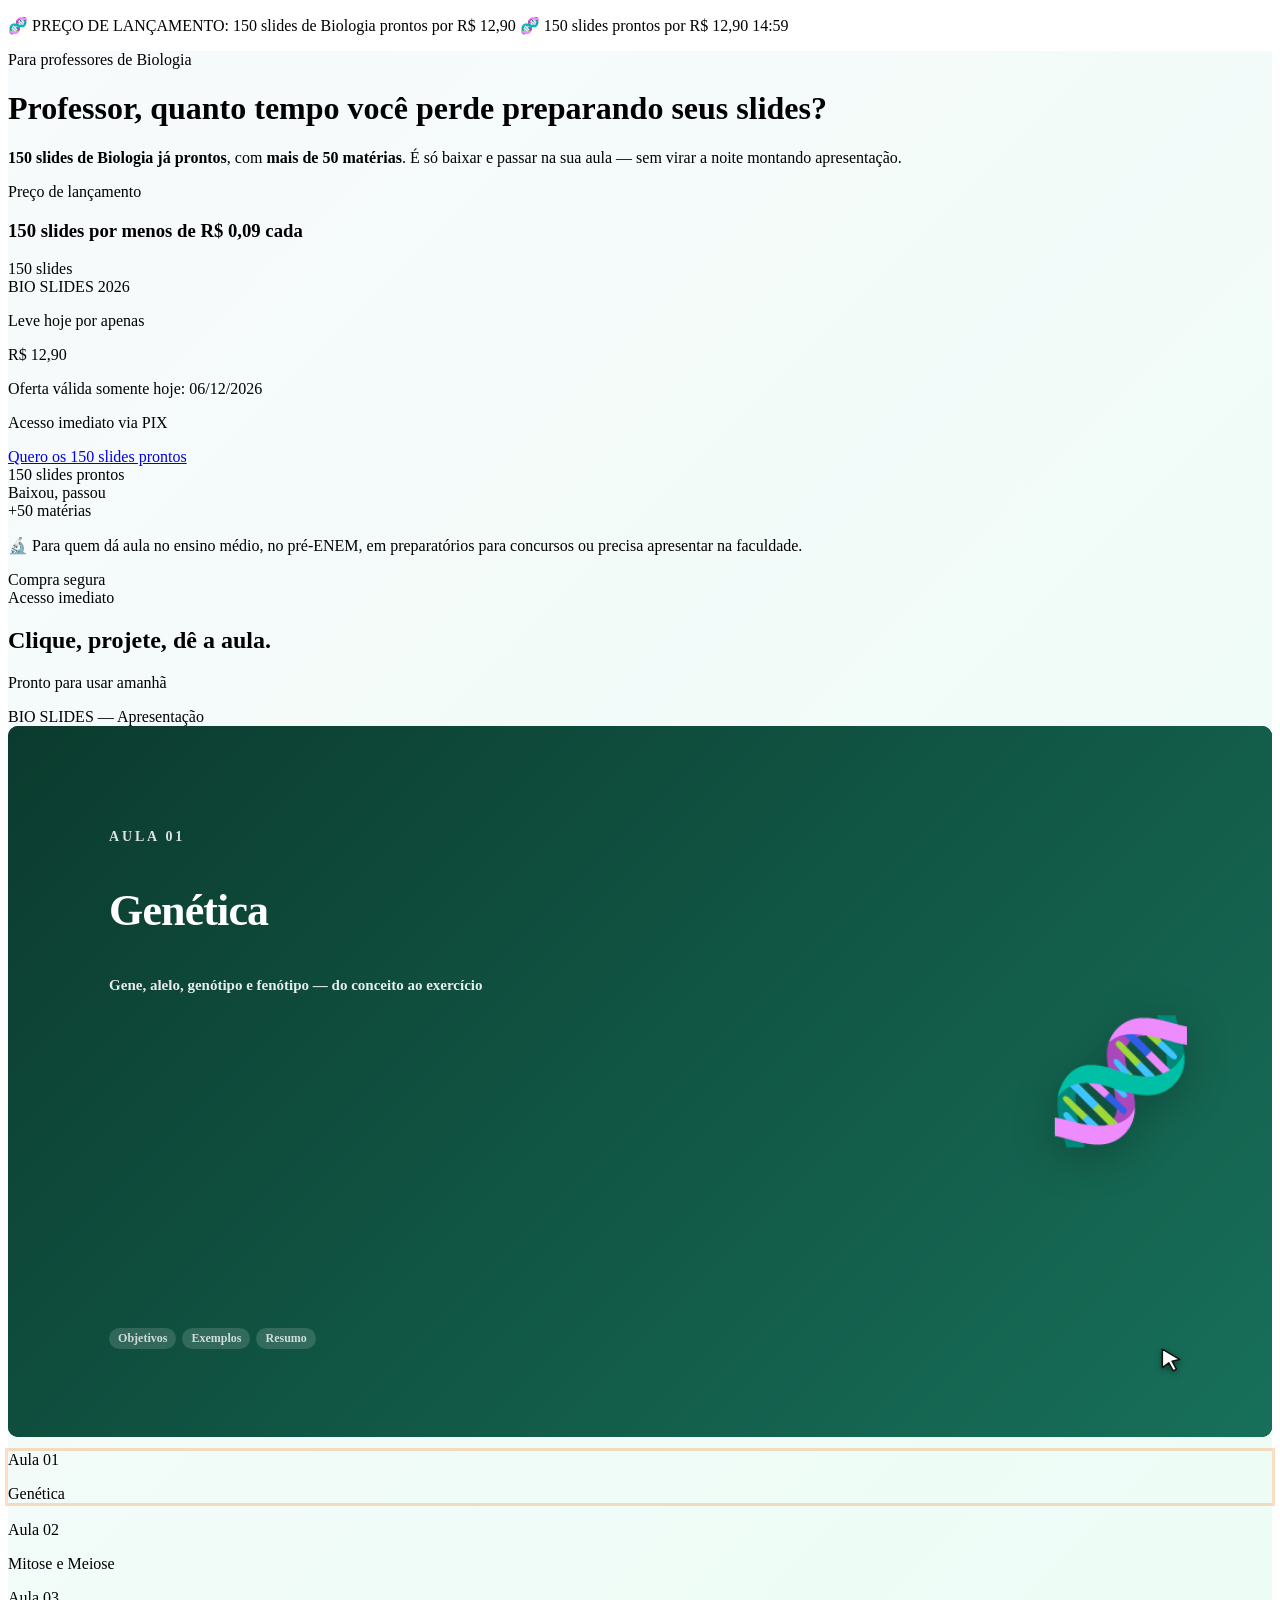
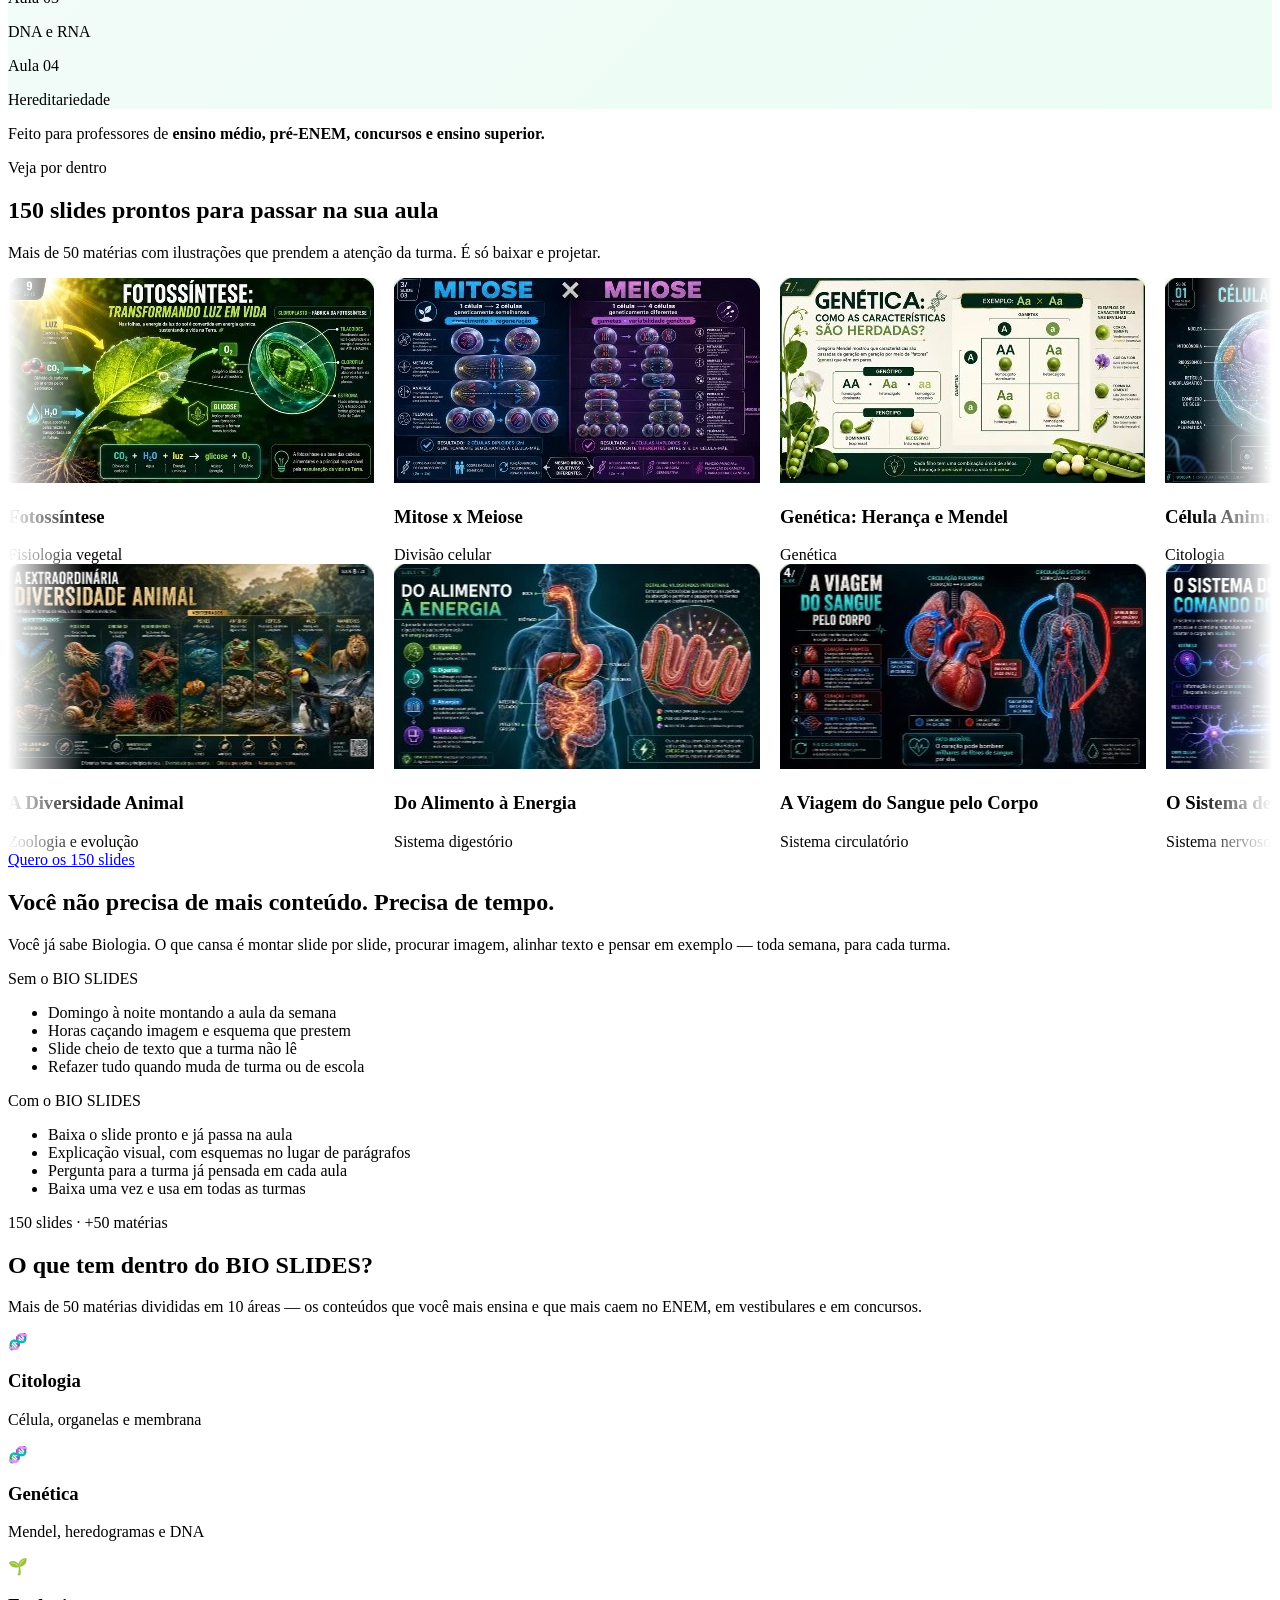
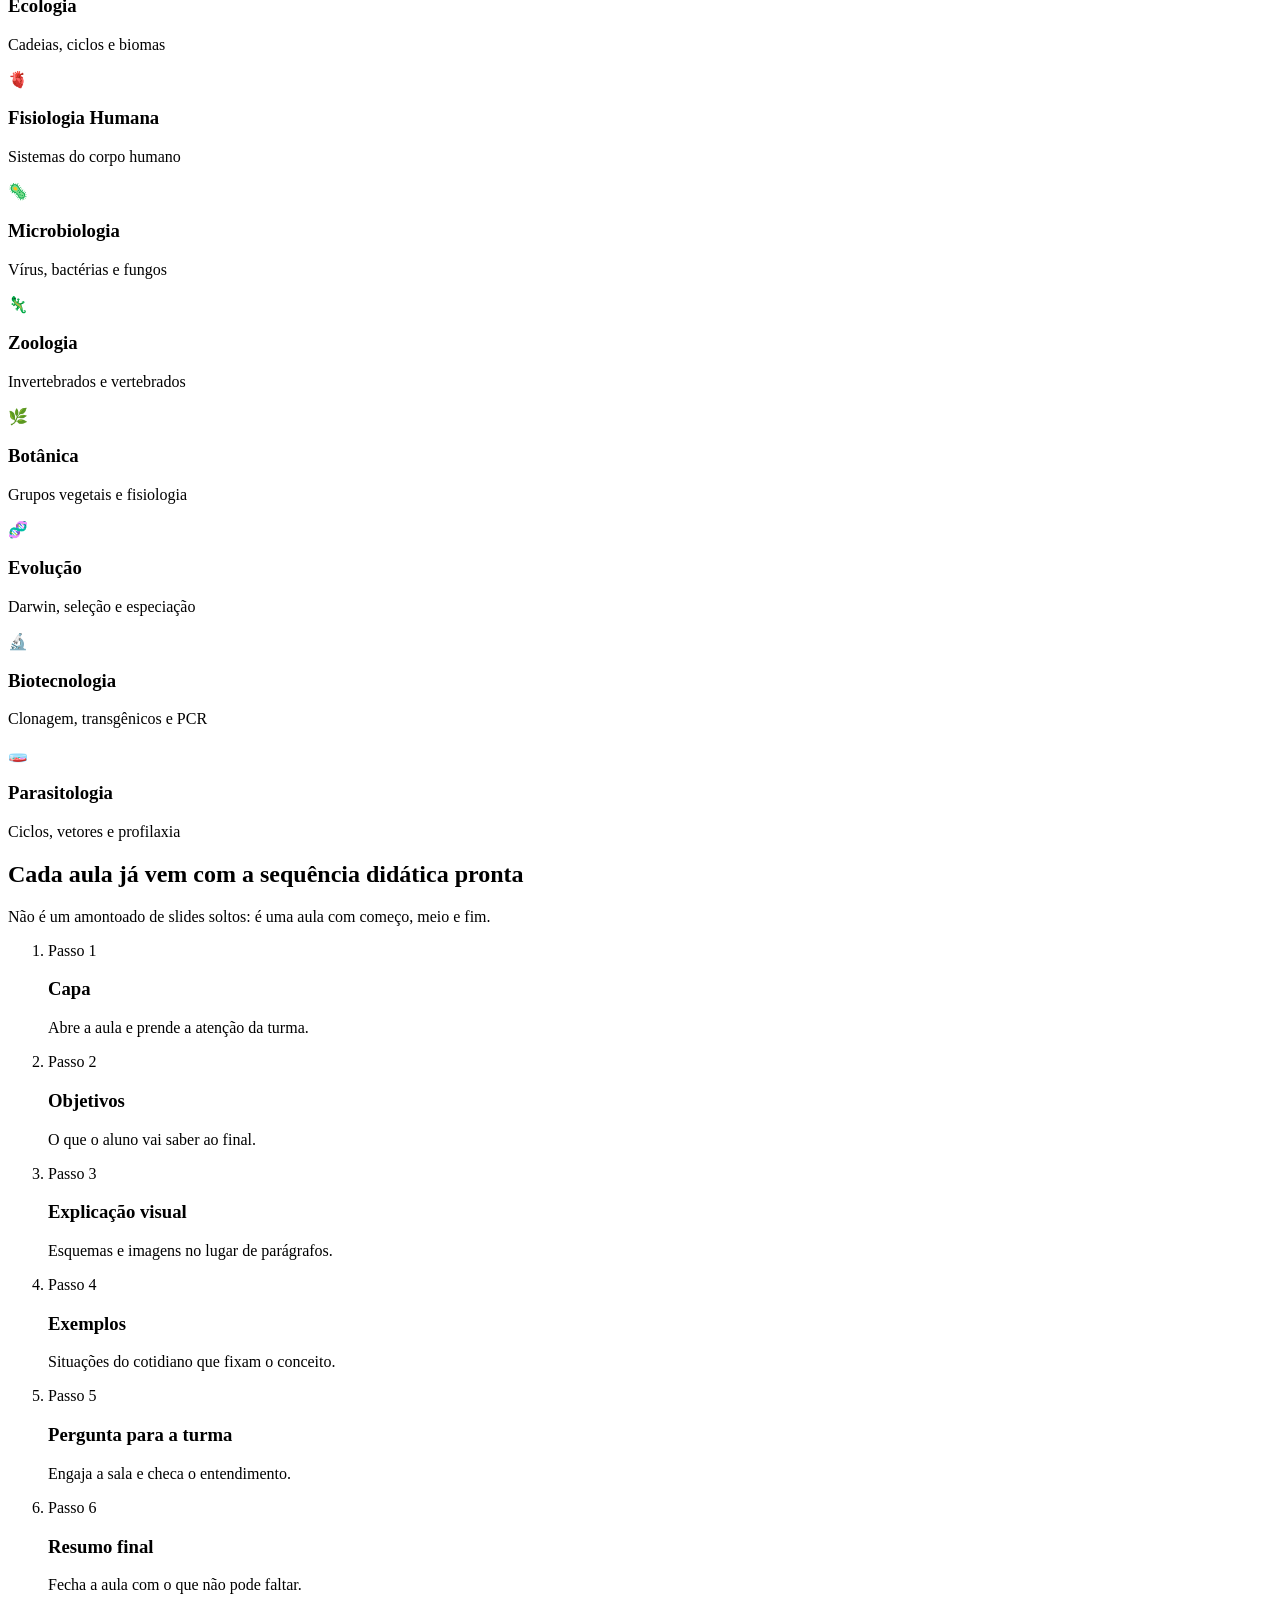
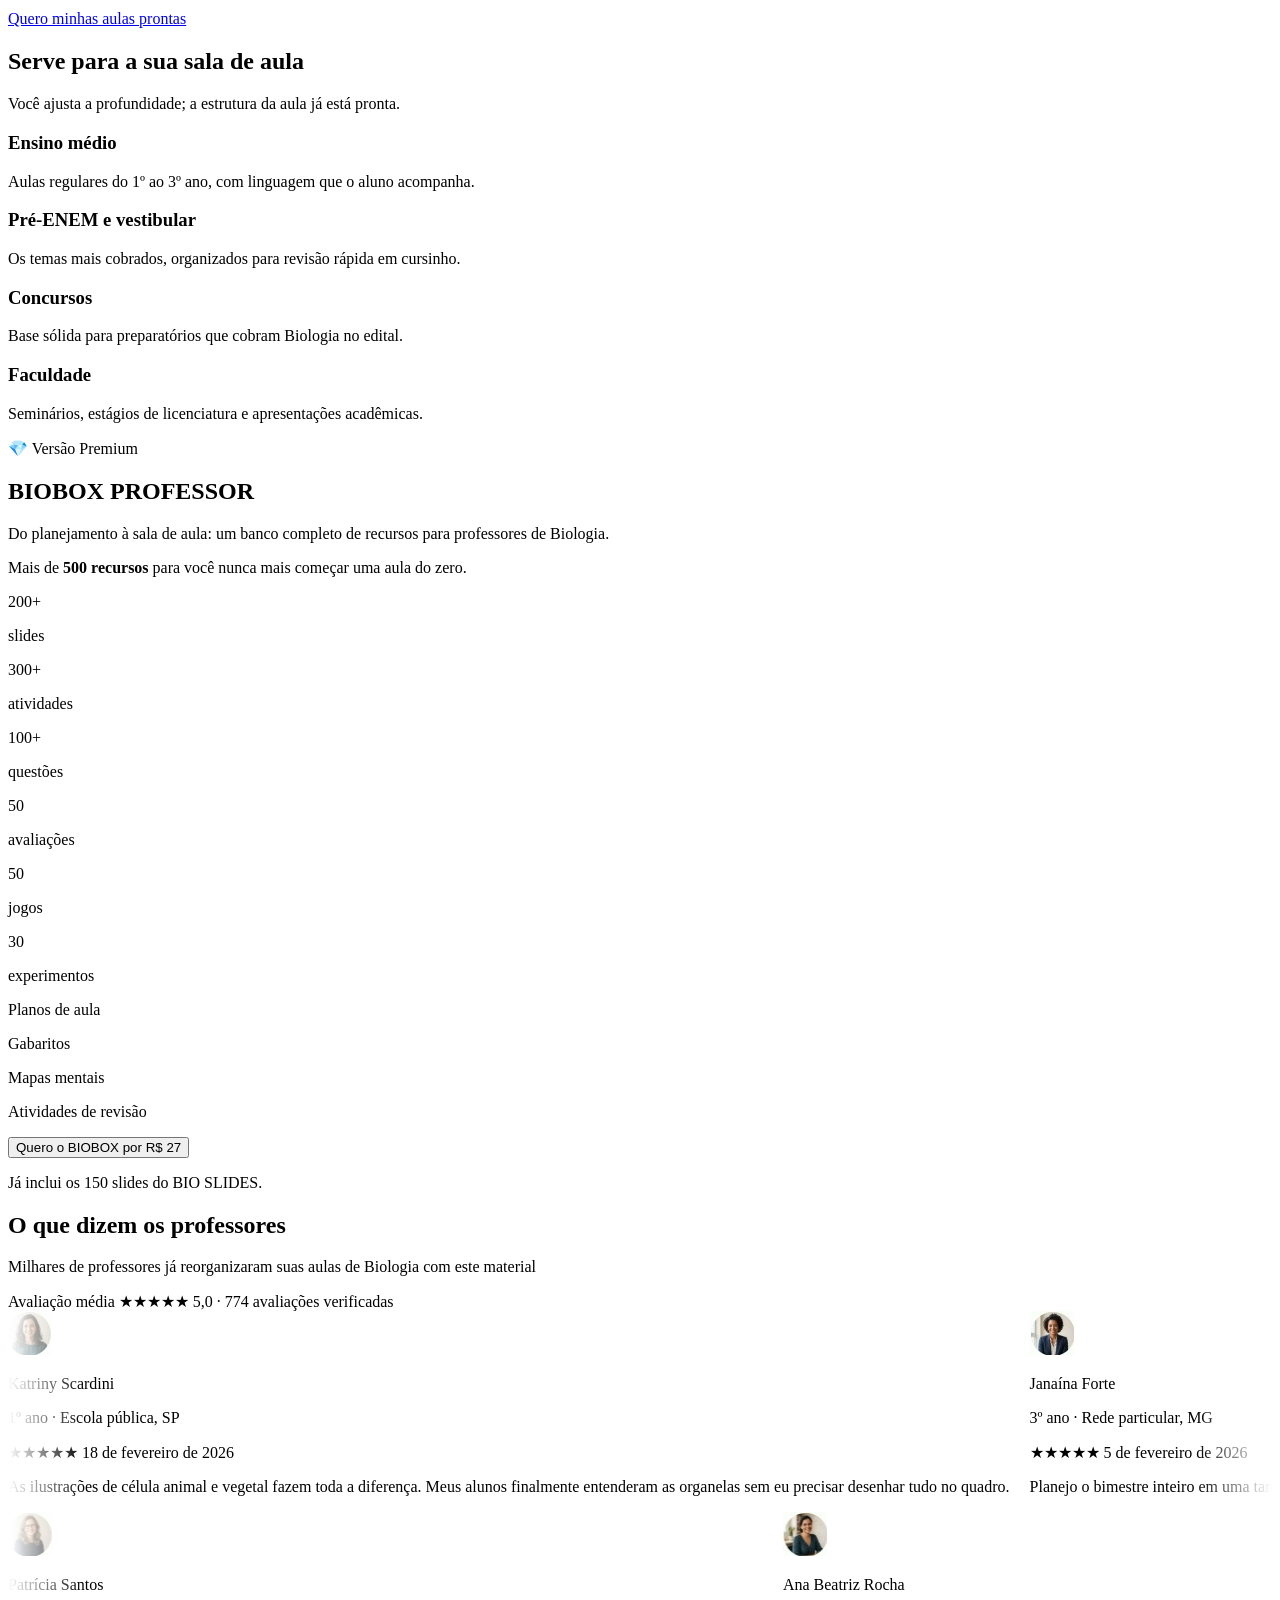
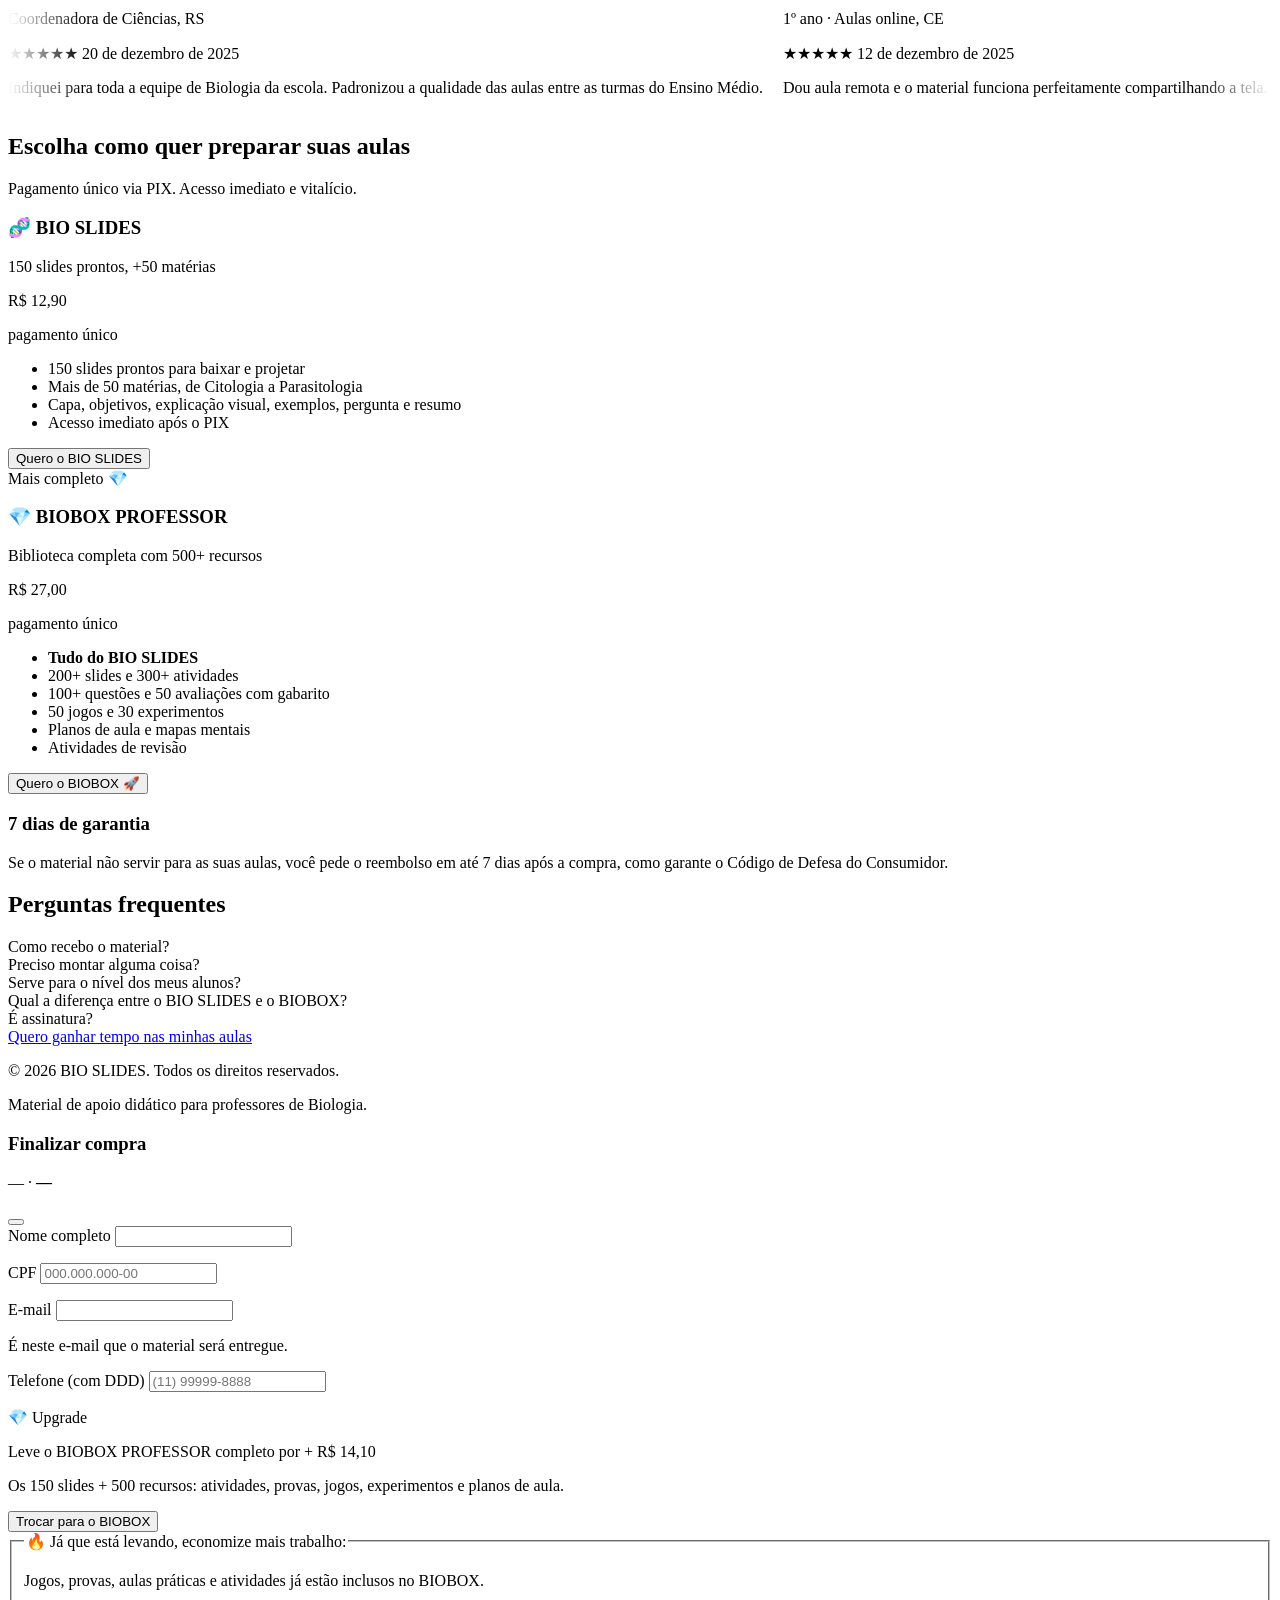
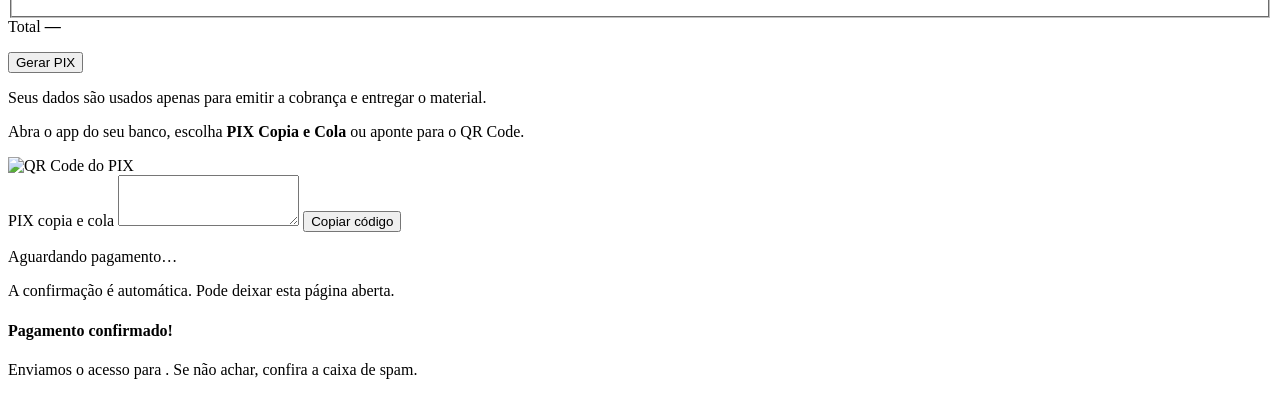
==== commit 3aa7f8cb: "Atualiza para 150 slides e adiciona carrosseis de slides e depoimentos Co-Authored-By: Claude Opus 5" ====
--- a/index.html
+++ b/index.html
@@ -3,8 +3,8 @@
 <head>
     <meta charset="UTF-8">
     <meta name="viewport" content="width=device-width, initial-scale=1.0">
-    <title>BIO SLIDES | 50 Aulas de Biologia Prontas para Professores</title>
-    <meta name="description" content="50 apresentações de Biologia prontas para você aplicar em sala, editar e projetar. Para professores do ensino médio, pré-ENEM, concursos e faculdade.">
+    <title>BIO SLIDES | 150 Slides de Biologia Prontos para Professores</title>
+    <meta name="description" content="150 slides de Biologia prontos, com mais de 50 matérias: é só baixar e passar na sua aula. Para professores do ensino médio, pré-ENEM, concursos e faculdade.">
 
     <!-- Google Fonts: Inter para modernidade e legibilidade -->
     <link rel="preconnect" href="https://fonts.googleapis.com">
@@ -92,7 +92,7 @@
 
     /* Registra a visualização da oferta, sem catálogo */
     fbq('track', 'ViewContent', {
-      content_name: 'BIO SLIDES — 50 Aulas de Biologia Prontas',
+      content_name: 'BIO SLIDES — 150 Slides de Biologia Prontos',
       content_category: 'Material para Professores de Biologia'
     });
     </script>
@@ -287,6 +287,30 @@
             outline-offset: 2px;
         }
 
+        /* ================= CARROSSÉIS AUTOMÁTICOS ================= */
+        .carrossel {
+            overflow: hidden;
+            -webkit-mask-image: linear-gradient(90deg, transparent, #000 6%, #000 94%, transparent);
+                    mask-image: linear-gradient(90deg, transparent, #000 6%, #000 94%, transparent);
+        }
+        .carrossel-trilho {
+            display: flex;
+            gap: 20px;
+            width: max-content;
+            animation: rolar var(--duracao, 60s) linear infinite;
+        }
+        .carrossel-trilho.reverso { animation-direction: reverse; }
+        .carrossel:hover .carrossel-trilho,
+        .carrossel:focus-within .carrossel-trilho { animation-play-state: paused; }
+        @keyframes rolar {
+            from { transform: translateX(0); }
+            to   { transform: translateX(calc(-50% - 10px)); }
+        }
+        @media (prefers-reduced-motion: reduce) {
+            .carrossel { overflow-x: auto; }
+            .carrossel-trilho { animation: none; }
+        }
+
         details > summary { list-style: none; }
         details > summary::-webkit-details-marker { display: none; }
         details[open] .seta { transform: rotate(180deg); }
@@ -297,8 +321,8 @@
     <!-- FAIXA DE URGÊNCIA (CRONÔMETRO) STICKY E FINA -->
     <div class="bg-bio-900 text-white py-1.5 px-2 text-center z-[99] sticky top-0 w-full shadow-md">
         <p class="text-[11px] sm:text-sm font-bold flex justify-center items-center gap-2 m-0">
-            <span class="hidden sm:inline">🧬 PREÇO DE LANÇAMENTO: 50 aulas de Biologia prontas por R$ 12,90</span>
-            <span class="sm:hidden">🧬 50 aulas prontas por R$ 12,90</span>
+            <span class="hidden sm:inline">🧬 PREÇO DE LANÇAMENTO: 150 slides de Biologia prontos por R$ 12,90</span>
+            <span class="sm:hidden">🧬 150 slides prontos por R$ 12,90</span>
             <span class="bg-brand-500 px-2 py-0.5 rounded text-xs sm:text-base tracking-widest font-mono shadow-inner" id="countdown-timer">15:00</span>
         </p>
     </div>
@@ -323,7 +347,7 @@
                 </h1>
 
                 <p class="text-lg lg:text-xl text-gray-700 mb-6 leading-relaxed">
-                    <strong class="text-bio-900">50 apresentações de Biologia prontas</strong> para você aplicar em sala, editar e projetar. Abra, ajuste do seu jeito e dê a aula de amanhã sem virar a noite.
+                    <strong class="text-bio-900">150 slides de Biologia já prontos</strong>, com <strong class="text-bio-900">mais de 50 matérias</strong>. É só baixar e passar na sua aula — sem virar a noite montando apresentação.
                 </p>
 
                 <!-- VÍDEO DA PRIMEIRA DOBRA (mobile: logo abaixo do título) -->
@@ -334,14 +358,14 @@
                     <div class="flex items-stretch border-b border-dashed border-brand-200 bg-brand-100">
                         <div class="p-3 sm:p-4 sm:pl-6 flex-1 flex flex-col justify-center text-left">
                             <span class="text-brand-600 text-[9px] sm:text-xs font-extrabold tracking-widest uppercase mb-0.5 sm:mb-1">Preço de lançamento</span>
-                            <h3 class="text-bio-900 font-black text-xs sm:text-base leading-tight uppercase">50 aulas por só R$ 0,26 cada</h3>
+                            <h3 class="text-bio-900 font-black text-xs sm:text-base leading-tight uppercase">150 slides por menos de R$ 0,09 cada</h3>
                         </div>
                         <div class="bg-brand-500 text-white w-20 sm:w-28 flex flex-col justify-center items-center font-extrabold border-l-2 border-dashed border-brand-200 relative">
                             <div class="absolute -left-1.5 sm:-left-2 top-[-6px] sm:top-[-8px] w-3 h-3 sm:w-4 sm:h-4 bg-brand-50 rounded-full"></div>
                             <div class="absolute -left-1.5 sm:-left-2 bottom-[-6px] sm:bottom-[-8px] w-3 h-3 sm:w-4 sm:h-4 bg-brand-50 rounded-full"></div>
 
-                            <span class="text-2xl sm:text-4xl leading-none tracking-tighter">50</span>
-                            <span class="text-[9px] sm:text-xs uppercase tracking-widest mt-0.5 sm:mt-1 font-black">aulas</span>
+                            <span class="text-2xl sm:text-4xl leading-none tracking-tighter">150</span>
+                            <span class="text-[9px] sm:text-xs uppercase tracking-widest mt-0.5 sm:mt-1 font-black">slides</span>
                         </div>
                     </div>
 
@@ -369,21 +393,21 @@
 
                 <div class="w-full flex flex-col items-center lg:items-start mb-6 z-20">
                     <a href="#planos" class="btn-pulse w-full sm:w-auto bg-brand-500 hover:bg-brand-600 text-white text-lg sm:text-xl font-bold py-4 px-10 rounded-full text-center uppercase tracking-wider block">
-                        Quero as 50 aulas prontas
+                        Quero os 150 slides prontos
                     </a>
 
                     <div class="flex flex-wrap items-center justify-center lg:justify-start gap-2 sm:gap-3 mt-4 text-xs sm:text-sm font-semibold text-bio-900">
                         <div class="flex items-center gap-1.5 bg-white border border-bio-100 px-3 py-1.5 rounded-md shadow-sm">
                             <i data-lucide="presentation" class="w-4 h-4 text-bio-700"></i>
-                            <span>50 aulas prontas</span>
+                            <span>150 slides prontos</span>
                         </div>
                         <div class="flex items-center gap-1.5 bg-white border border-bio-100 px-3 py-1.5 rounded-md shadow-sm">
                             <i data-lucide="pencil" class="w-4 h-4 text-bio-700"></i>
-                            <span>100% editáveis</span>
+                            <span>Baixou, passou</span>
                         </div>
                         <div class="flex items-center gap-1.5 bg-white border border-bio-100 px-3 py-1.5 rounded-md shadow-sm">
                             <i data-lucide="layers" class="w-4 h-4 text-bio-700"></i>
-                            <span>10 áreas da Biologia</span>
+                            <span>+50 matérias</span>
                         </div>
                     </div>
                 </div>
@@ -524,6 +548,27 @@
         </div>
     </section>
 
+    <!-- CARROSSEL: SLIDES PRONTOS -->
+    <section class="py-16 sm:py-20 bg-white overflow-hidden">
+        <div class="container mx-auto px-6">
+            <div class="text-center max-w-3xl mx-auto mb-10">
+                <span class="text-brand-600 font-bold tracking-widest uppercase text-sm">Veja por dentro</span>
+                <h2 class="text-3xl md:text-4xl font-bold text-bio-900 mt-2 mb-4">150 slides prontos para passar na sua aula</h2>
+                <p class="text-gray-600 text-lg">Mais de 50 matérias com ilustrações que prendem a atenção da turma. É só baixar e projetar.</p>
+            </div>
+        </div>
+        <div class="space-y-5">
+            <div class="carrossel" data-carrossel="slides-1" style="--duracao: 55s"></div>
+            <div class="carrossel" data-carrossel="slides-2" style="--duracao: 50s"></div>
+        </div>
+        <div class="container mx-auto px-6 text-center mt-10">
+            <a href="#planos" class="inline-flex items-center justify-center w-full sm:w-auto bg-brand-500 hover:bg-brand-600 text-white font-bold py-4 px-10 rounded-full shadow-lg transform transition hover:-translate-y-1 uppercase tracking-wider">
+                Quero os 150 slides
+                <i data-lucide="arrow-right" class="ml-2 w-5 h-5"></i>
+            </a>
+        </div>
+    </section>
+
     <!-- 2. A DOR: TEMPO -->
     <section class="py-16 sm:py-20 bg-white">
         <div class="container mx-auto px-6">
@@ -545,10 +590,10 @@
                 <div class="rounded-2xl border-2 border-bio-700 bg-bio-50 p-6 sm:p-8 shadow-lg">
                     <p class="text-xs font-black uppercase tracking-widest text-bio-700 mb-4">Com o BIO SLIDES</p>
                     <ul class="space-y-3 text-gray-800">
-                        <li class="flex gap-3"><i data-lucide="check-circle" class="w-5 h-5 text-bio-700 flex-shrink-0 mt-0.5"></i> Abre a aula pronta, ajusta e projeta</li>
+                        <li class="flex gap-3"><i data-lucide="check-circle" class="w-5 h-5 text-bio-700 flex-shrink-0 mt-0.5"></i> Baixa o slide pronto e já passa na aula</li>
                         <li class="flex gap-3"><i data-lucide="check-circle" class="w-5 h-5 text-bio-700 flex-shrink-0 mt-0.5"></i> Explicação visual, com esquemas no lugar de parágrafos</li>
                         <li class="flex gap-3"><i data-lucide="check-circle" class="w-5 h-5 text-bio-700 flex-shrink-0 mt-0.5"></i> Pergunta para a turma já pensada em cada aula</li>
-                        <li class="flex gap-3"><i data-lucide="check-circle" class="w-5 h-5 text-bio-700 flex-shrink-0 mt-0.5"></i> Edita uma vez e reaproveita em todas as turmas</li>
+                        <li class="flex gap-3"><i data-lucide="check-circle" class="w-5 h-5 text-bio-700 flex-shrink-0 mt-0.5"></i> Baixa uma vez e usa em todas as turmas</li>
                     </ul>
                 </div>
             </div>
@@ -559,9 +604,9 @@
     <section class="py-16 sm:py-20 bg-bio-50 border-y border-gray-200">
         <div class="container mx-auto px-6">
             <div class="text-center max-w-3xl mx-auto mb-12">
-                <span class="text-brand-600 font-bold tracking-widest uppercase text-sm">50 aulas · 10 áreas</span>
+                <span class="text-brand-600 font-bold tracking-widest uppercase text-sm">150 slides · +50 matérias</span>
                 <h2 class="text-3xl md:text-4xl font-bold text-bio-900 mt-2 mb-4">O que tem dentro do BIO SLIDES?</h2>
-                <p class="text-gray-600 text-lg">Os conteúdos que você mais ensina e que mais caem no ENEM, em vestibulares e em concursos.</p>
+                <p class="text-gray-600 text-lg">Mais de 50 matérias divididas em 10 áreas — os conteúdos que você mais ensina e que mais caem no ENEM, em vestibulares e em concursos.</p>
             </div>
 
             <div class="grid grid-cols-2 md:grid-cols-3 lg:grid-cols-5 gap-4 sm:gap-6 max-w-6xl mx-auto">
@@ -766,8 +811,29 @@
                 <button type="button" data-plano="biobox" class="js-comprar btn-pulse w-full sm:w-auto bg-brand-500 hover:bg-brand-600 text-white font-extrabold py-4 px-10 rounded-full shadow-lg uppercase tracking-wider text-lg">
                     Quero o BIOBOX por R$ 27
                 </button>
-                <p class="text-white/70 text-sm mt-3">Já inclui as 50 aulas do BIO SLIDES.</p>
-            </div>
+                <p class="text-white/70 text-sm mt-3">Já inclui os 150 slides do BIO SLIDES.</p>
+            </div>
+        </div>
+    </section>
+
+    <!-- CARROSSEL: O QUE DIZEM OS PROFESSORES -->
+    <section class="py-16 sm:py-20 bg-white overflow-hidden">
+        <div class="container mx-auto px-6">
+            <div class="text-center max-w-3xl mx-auto mb-8">
+                <h2 class="text-3xl md:text-5xl font-extrabold text-bio-900 uppercase mb-4">O que dizem os professores</h2>
+                <p class="text-gray-600 text-lg">Milhares de professores já reorganizaram suas aulas de Biologia com este material</p>
+            </div>
+            <div class="flex justify-center mb-10">
+                <div class="inline-flex flex-wrap items-center justify-center gap-x-3 gap-y-1 bg-bio-50 border border-bio-100 rounded-full px-5 py-2.5 text-sm">
+                    <span class="font-extrabold text-bio-900 uppercase tracking-wide">Avaliação média</span>
+                    <span class="text-green-500 tracking-tight" aria-hidden="true">★★★★★</span>
+                    <span class="text-gray-600">5,0 · 774 avaliações verificadas</span>
+                </div>
+            </div>
+        </div>
+        <div class="space-y-5">
+            <div class="carrossel" data-carrossel="depoimentos-1" style="--duracao: 70s"></div>
+            <div class="carrossel" data-carrossel="depoimentos-2" style="--duracao: 65s"></div>
         </div>
     </section>
 
@@ -784,7 +850,7 @@
                 <!-- Plano BIO SLIDES -->
                 <div class="w-full md:w-1/2 lg:w-[400px] bg-white rounded-2xl shadow-xl p-6 sm:p-8 flex flex-col text-gray-800 border-t-8 border-gray-300">
                     <h3 class="text-2xl font-bold text-bio-900 mb-2">🧬 BIO SLIDES</h3>
-                    <p class="text-gray-500 mb-6 min-h-[48px] font-semibold">50 aulas de Biologia prontas para projetar</p>
+                    <p class="text-gray-500 mb-6 min-h-[48px] font-semibold">150 slides prontos, +50 matérias</p>
 
                     <div class="mb-6">
                         <span class="text-5xl font-extrabold text-bio-900">R$ 12<span class="text-3xl">,90</span></span>
@@ -794,11 +860,11 @@
                     <ul class="space-y-4 mb-8 flex-grow">
                         <li class="flex items-start">
                             <i data-lucide="check" class="w-5 h-5 text-bio-700 mr-3 flex-shrink-0 mt-0.5"></i>
-                            <span class="text-gray-700">50 apresentações prontas e editáveis</span>
+                            <span class="text-gray-700">150 slides prontos para baixar e projetar</span>
                         </li>
                         <li class="flex items-start">
                             <i data-lucide="check" class="w-5 h-5 text-bio-700 mr-3 flex-shrink-0 mt-0.5"></i>
-                            <span class="text-gray-700">10 áreas: de Citologia a Parasitologia</span>
+                            <span class="text-gray-700">Mais de 50 matérias, de Citologia a Parasitologia</span>
                         </li>
                         <li class="flex items-start">
                             <i data-lucide="check" class="w-5 h-5 text-bio-700 mr-3 flex-shrink-0 mt-0.5"></i>
@@ -893,11 +959,10 @@
                 </details>
                 <details class="group bg-slate-50 rounded-xl border border-slate-200 p-5">
                     <summary class="flex items-center justify-between gap-4 cursor-pointer font-bold text-bio-900">
-                        Consigo editar os slides?
+                        Preciso montar alguma coisa?
                         <i data-lucide="chevron-down" class="seta w-5 h-5 flex-shrink-0 transition-transform"></i>
                     </summary>
-                    <!-- CONFIRMAR: formato real dos arquivos entregues -->
-                    <p class="text-gray-600 mt-3">Sim. As apresentações são editáveis: você pode trocar textos, cores, imagens e a ordem dos slides para deixar a aula com a sua cara.</p>
+                    <p class="text-gray-600 mt-3">Não. Os 150 slides já vêm prontos: é só baixar, abrir e passar na sua aula — no projetor, na TV da sala ou compartilhando a tela na aula online.</p>
                 </details>
                 <details class="group bg-slate-50 rounded-xl border border-slate-200 p-5">
                     <summary class="flex items-center justify-between gap-4 cursor-pointer font-bold text-bio-900">
@@ -911,7 +976,7 @@
                         Qual a diferença entre o BIO SLIDES e o BIOBOX?
                         <i data-lucide="chevron-down" class="seta w-5 h-5 flex-shrink-0 transition-transform"></i>
                     </summary>
-                    <p class="text-gray-600 mt-3">O BIO SLIDES traz as 50 aulas prontas. O BIOBOX PROFESSOR inclui essas 50 aulas e mais de 500 recursos: atividades, questões, avaliações com gabarito, jogos, experimentos, planos de aula e mapas mentais.</p>
+                    <p class="text-gray-600 mt-3">O BIO SLIDES traz 150 slides prontos com mais de 50 matérias. O BIOBOX PROFESSOR inclui esses 150 slides e mais de 500 recursos: atividades, questões, avaliações com gabarito, jogos, experimentos, planos de aula e mapas mentais.</p>
                 </details>
                 <details class="group bg-slate-50 rounded-xl border border-slate-200 p-5">
                     <summary class="flex items-center justify-between gap-4 cursor-pointer font-bold text-bio-900">
@@ -985,7 +1050,7 @@
                 <div id="checkout-upgrade" class="hidden rounded-xl bg-bio-900 text-white p-4">
                     <p class="text-xs font-black uppercase tracking-widest text-brand-200">💎 Upgrade</p>
                     <p class="font-bold mt-1">Leve o BIOBOX PROFESSOR completo por + R$ 14,10</p>
-                    <p class="text-sm text-white/80 mt-1">As 50 aulas + 500 recursos: atividades, provas, jogos, experimentos e planos de aula.</p>
+                    <p class="text-sm text-white/80 mt-1">Os 150 slides + 500 recursos: atividades, provas, jogos, experimentos e planos de aula.</p>
                     <button type="button" id="checkout-upgrade-btn" class="mt-3 w-full bg-brand-500 hover:bg-brand-600 text-white font-bold py-2.5 rounded-lg text-sm uppercase tracking-wide transition">
                         Trocar para o BIOBOX
                     </button>
@@ -1196,6 +1261,90 @@
         }
 
         montarHero();
+
+        // 5. CARROSSÉIS AUTOMÁTICOS (slides e depoimentos)
+        const SLIDES = [
+            ['fotossintese',       'Fotossíntese',                  'Fisiologia vegetal'],
+            ['mitose-meiose',      'Mitose x Meiose',               'Divisão celular'],
+            ['genetica',           'Genética: Herança e Mendel',    'Genética'],
+            ['celula',             'Célula Animal x Vegetal',       'Citologia'],
+            ['cadeia-alimentar',   'Quem Come Quem?',               'Ecologia'],
+            ['diversidade-animal', 'A Diversidade Animal',          'Zoologia e evolução'],
+            ['digestorio',         'Do Alimento à Energia',         'Sistema digestório'],
+            ['circulatorio',       'A Viagem do Sangue pelo Corpo', 'Sistema circulatório'],
+            ['nervoso',            'O Sistema de Comando do Corpo', 'Sistema nervoso']
+        ];
+
+        const DEPOIMENTOS = [
+            ['katriny',     'Katriny Scardini',   '1º ano · Escola pública, SP',     '18 de fevereiro de 2026',
+             'As ilustrações de célula animal e vegetal fazem toda a diferença. Meus alunos finalmente entenderam as organelas sem eu precisar desenhar tudo no quadro.'],
+            ['janaina',     'Janaína Forte',      '3º ano · Rede particular, MG',    '5 de fevereiro de 2026',
+             'Planejo o bimestre inteiro em uma tarde. Os slides de genética já vêm na sequência certa, então só ajusto o ritmo conforme a turma.'],
+            ['jackelinne',  'Jackelinne Nunes',   '1º ao 3º ano · Cursinho, BA',     '22 de janeiro de 2026',
+             'Uso muito os slides de fisiologia e ecologia nas revisões para o vestibular. As imagens prendem a atenção de um jeito que o livro não consegue.'],
+            ['patricia',    'Patrícia Santos',    'Coordenadora de Ciências, RS',    '20 de dezembro de 2025',
+             'Indiquei para toda a equipe de Biologia da escola. Padronizou a qualidade das aulas entre as turmas do Ensino Médio.'],
+            ['ana-beatriz', 'Ana Beatriz Rocha',  '1º ano · Aulas online, CE',       '12 de dezembro de 2025',
+             'Dou aula remota e o material funciona perfeitamente compartilhando a tela. Fotossíntese e citologia ficaram bem mais fáceis de ensinar.'],
+            ['carlos',      'Carlos Eduardo Lima', '2º ano · Escola estadual, PR',   '28 de dezembro de 2025',
+             'A aula sobre mitose e meiose virou a favorita da turma. O comparativo lado a lado deixou tudo muito mais claro.']
+        ];
+
+        function cartaoSlide([arquivo, titulo, tag]) {
+            const el = document.createElement('article');
+            el.className = 'w-[280px] sm:w-[360px] flex-shrink-0 bg-white rounded-2xl border border-slate-200 shadow-md overflow-hidden';
+            el.innerHTML = `
+                <img src="assets/slides/${arquivo}.jpg" alt="Slide: ${titulo}" loading="lazy" decoding="async" class="w-full aspect-[16/9] object-cover bg-bio-900">
+                <div class="flex items-center justify-between gap-3 px-4 py-4">
+                    <h3 class="font-bold text-bio-900 leading-snug">${titulo}</h3>
+                    <span class="flex-shrink-0 bg-bio-50 border border-bio-100 text-bio-800 text-[10px] font-extrabold uppercase tracking-wide px-2.5 py-1 rounded-full">${tag}</span>
+                </div>`;
+            return el;
+        }
+
+        function cartaoDepoimento([foto, nome, turma, data, texto]) {
+            const el = document.createElement('article');
+            el.className = 'w-[300px] sm:w-[360px] flex-shrink-0 bg-white rounded-2xl border border-slate-200 shadow-sm p-5';
+            el.innerHTML = `
+                <div class="flex items-center gap-3">
+                    <img src="assets/professores/${foto}.jpg" alt="" loading="lazy" decoding="async" class="w-11 h-11 rounded-full object-cover bg-bio-100">
+                    <div class="min-w-0">
+                        <p class="font-bold text-bio-900 leading-tight">${nome}</p>
+                        <p class="text-xs text-gray-500">${turma}</p>
+                    </div>
+                </div>
+                <p class="flex items-center gap-2 mt-3 text-xs text-gray-500">
+                    <span class="text-green-500 text-base tracking-tight" aria-label="5 estrelas">★★★★★</span> ${data}
+                </p>
+                <p class="text-sm text-gray-700 leading-relaxed mt-2">${texto}</p>`;
+            return el;
+        }
+
+        /*
+         * Cada faixa recebe os cartões duas vezes: a animação desliza metade do
+         * trilho e recomeça, dando o efeito de carrossel infinito. A cópia fica
+         * escondida de leitores de tela para não ler tudo em dobro.
+         */
+        function montarCarrossel(nome, itens, criar, reverso) {
+            const alvo = document.querySelector(`[data-carrossel="${nome}"]`);
+            const trilho = document.createElement('div');
+            trilho.className = 'carrossel-trilho px-2' + (reverso ? ' reverso' : '');
+            // Cada metade precisa ser mais larga que a tela, senão sobra espaço vazio.
+            let serie = itens;
+            while (serie.length < 8) serie = serie.concat(itens);
+            [false, true].forEach(copia => serie.forEach((item, i) => {
+                const cartao = criar(item);
+                if (copia || i >= itens.length) cartao.setAttribute('aria-hidden', 'true');
+                trilho.appendChild(cartao);
+            }));
+            alvo.appendChild(trilho);
+        }
+
+        montarCarrossel('slides-1', SLIDES.slice(0, 5), cartaoSlide, false);
+        montarCarrossel('slides-2', SLIDES.slice(5), cartaoSlide, true);
+        montarCarrossel('depoimentos-1', DEPOIMENTOS.slice(0, 3), cartaoDepoimento, false);
+        montarCarrossel('depoimentos-2', DEPOIMENTOS.slice(3), cartaoDepoimento, true);
+
         if (window.lucide) lucide.createIcons();
     </script>
 
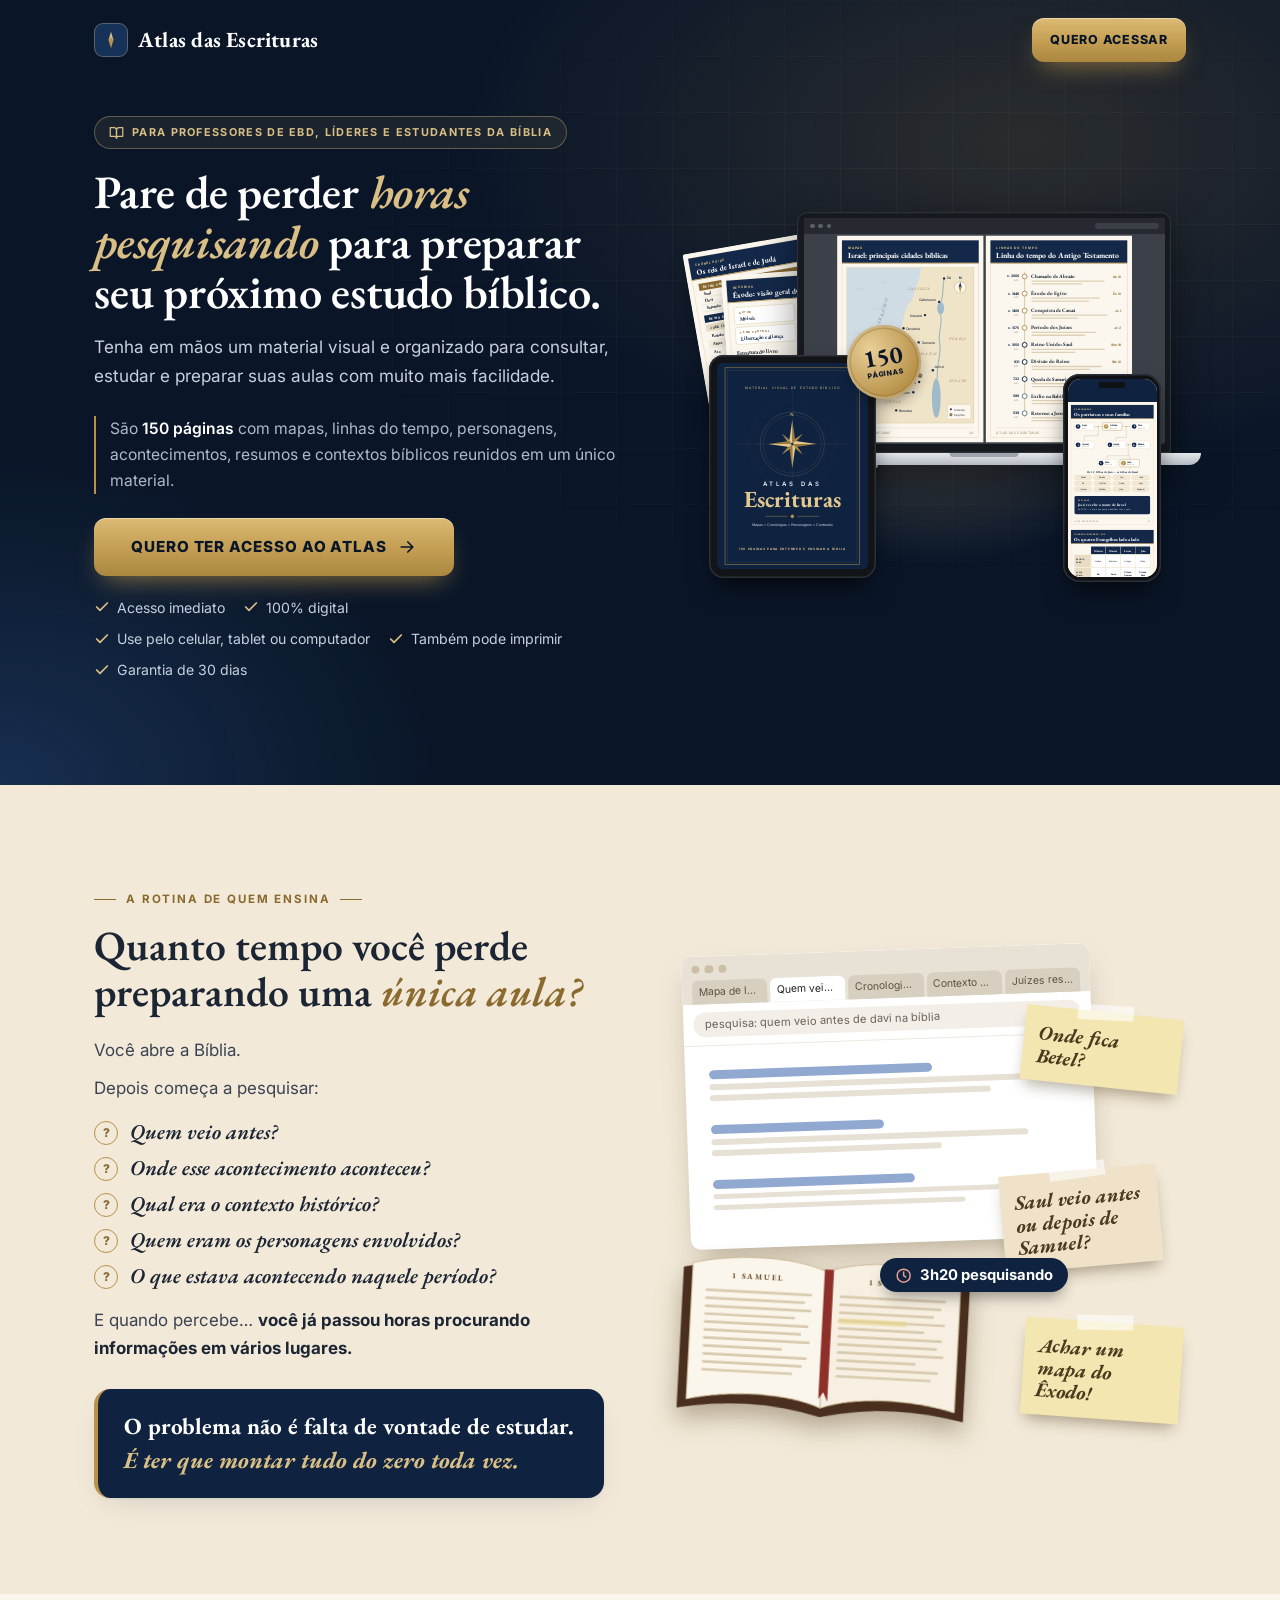
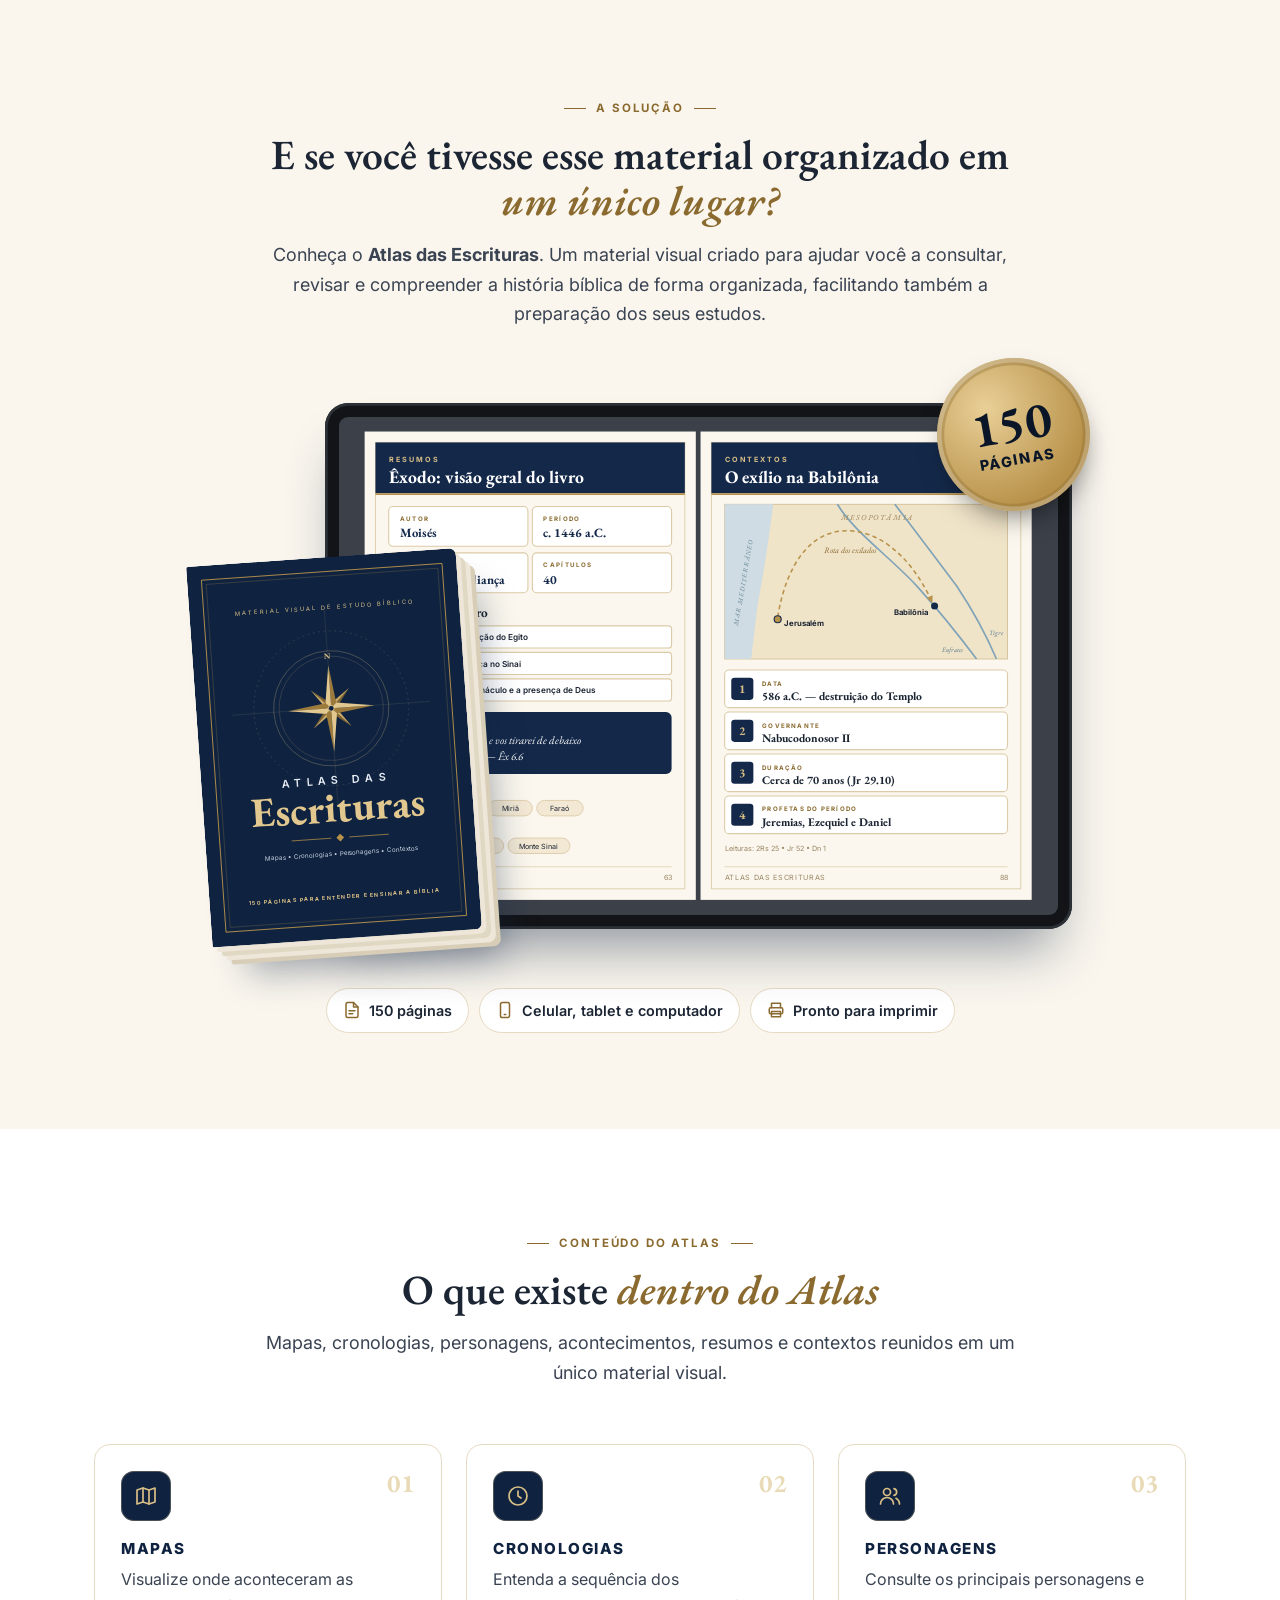
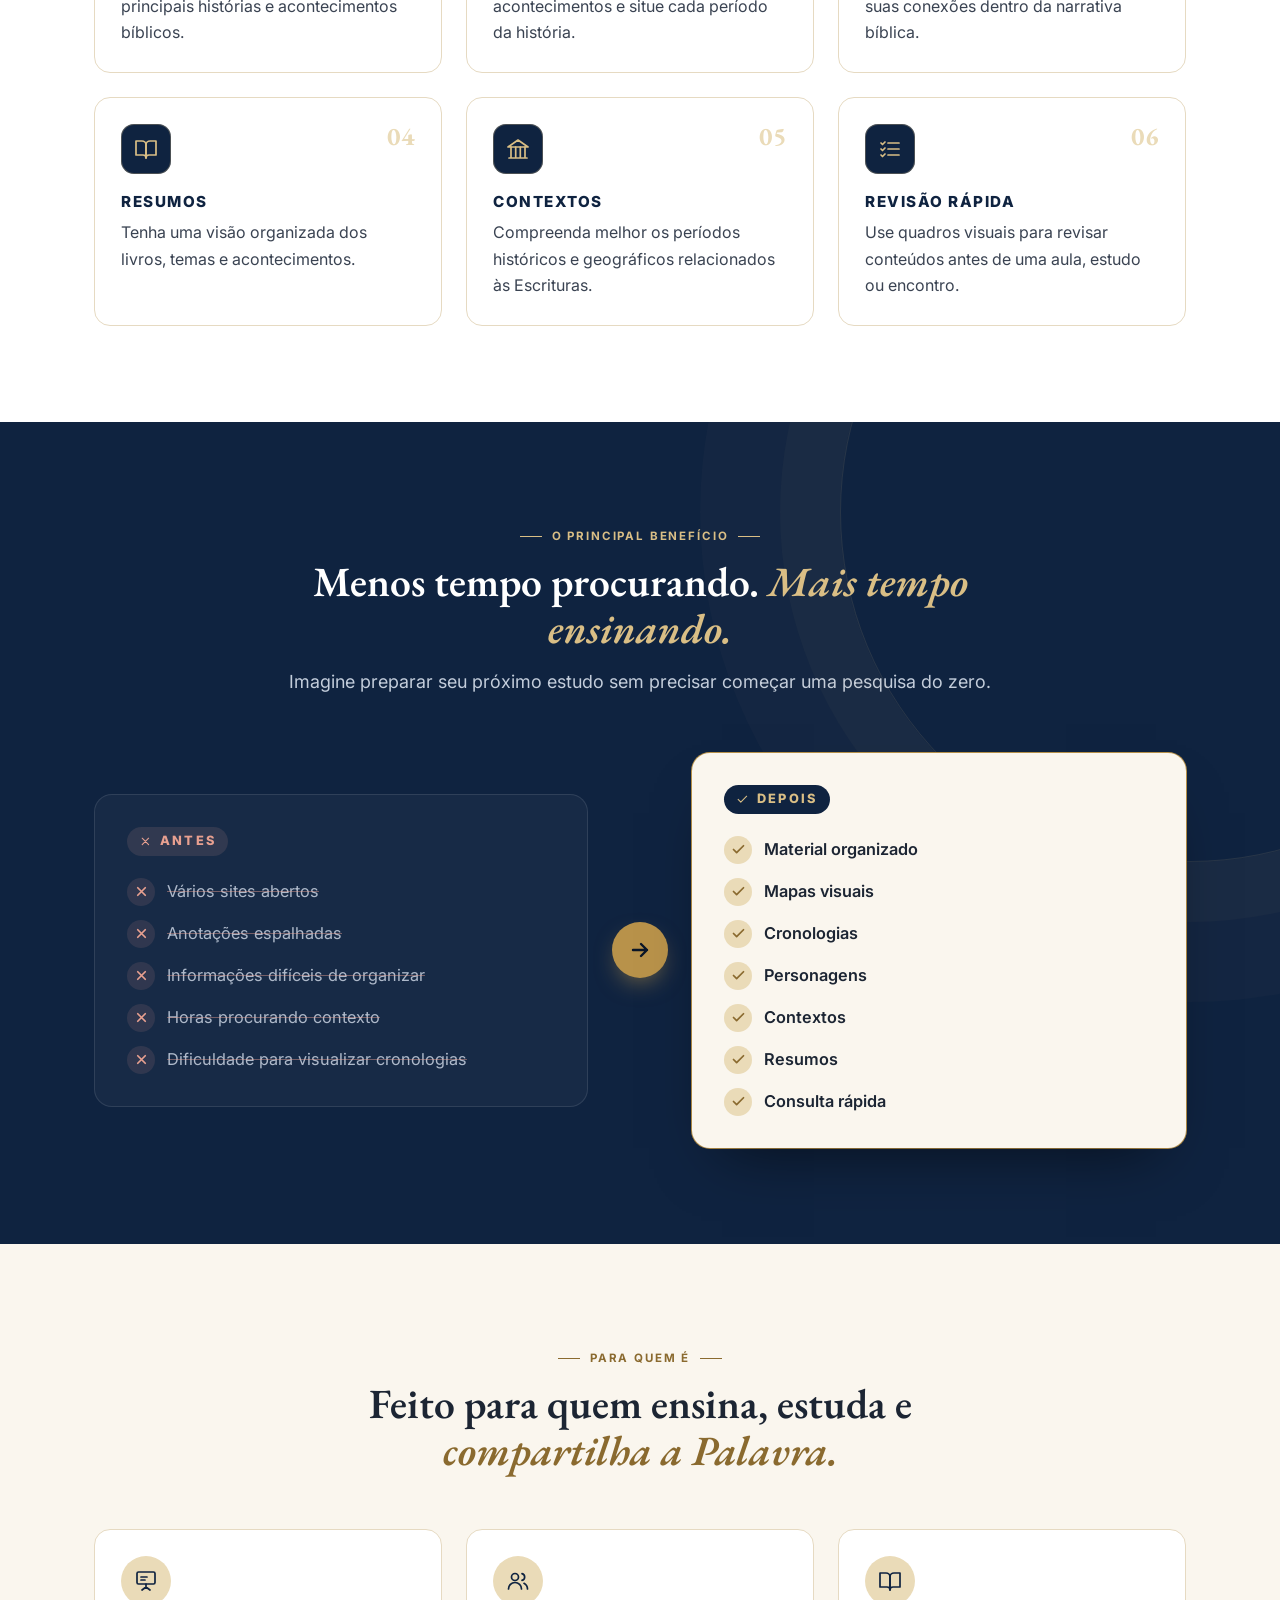
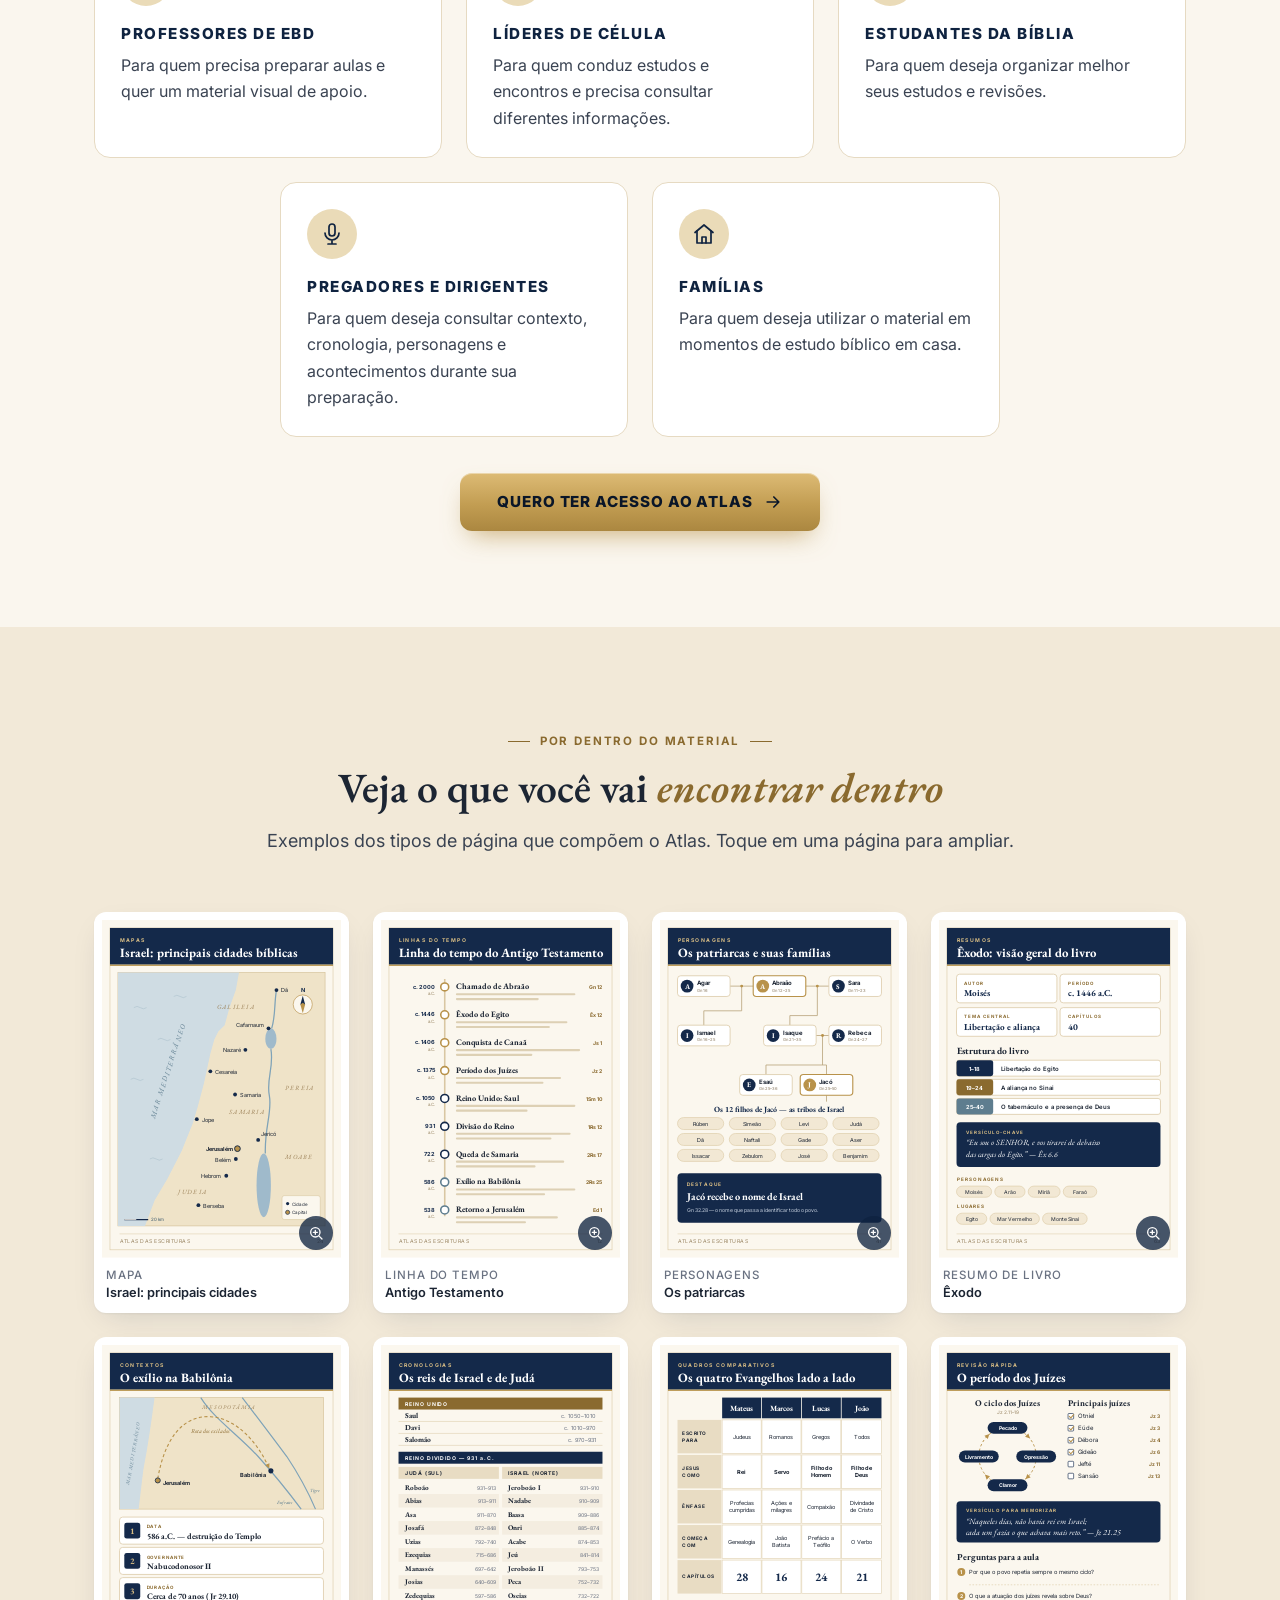
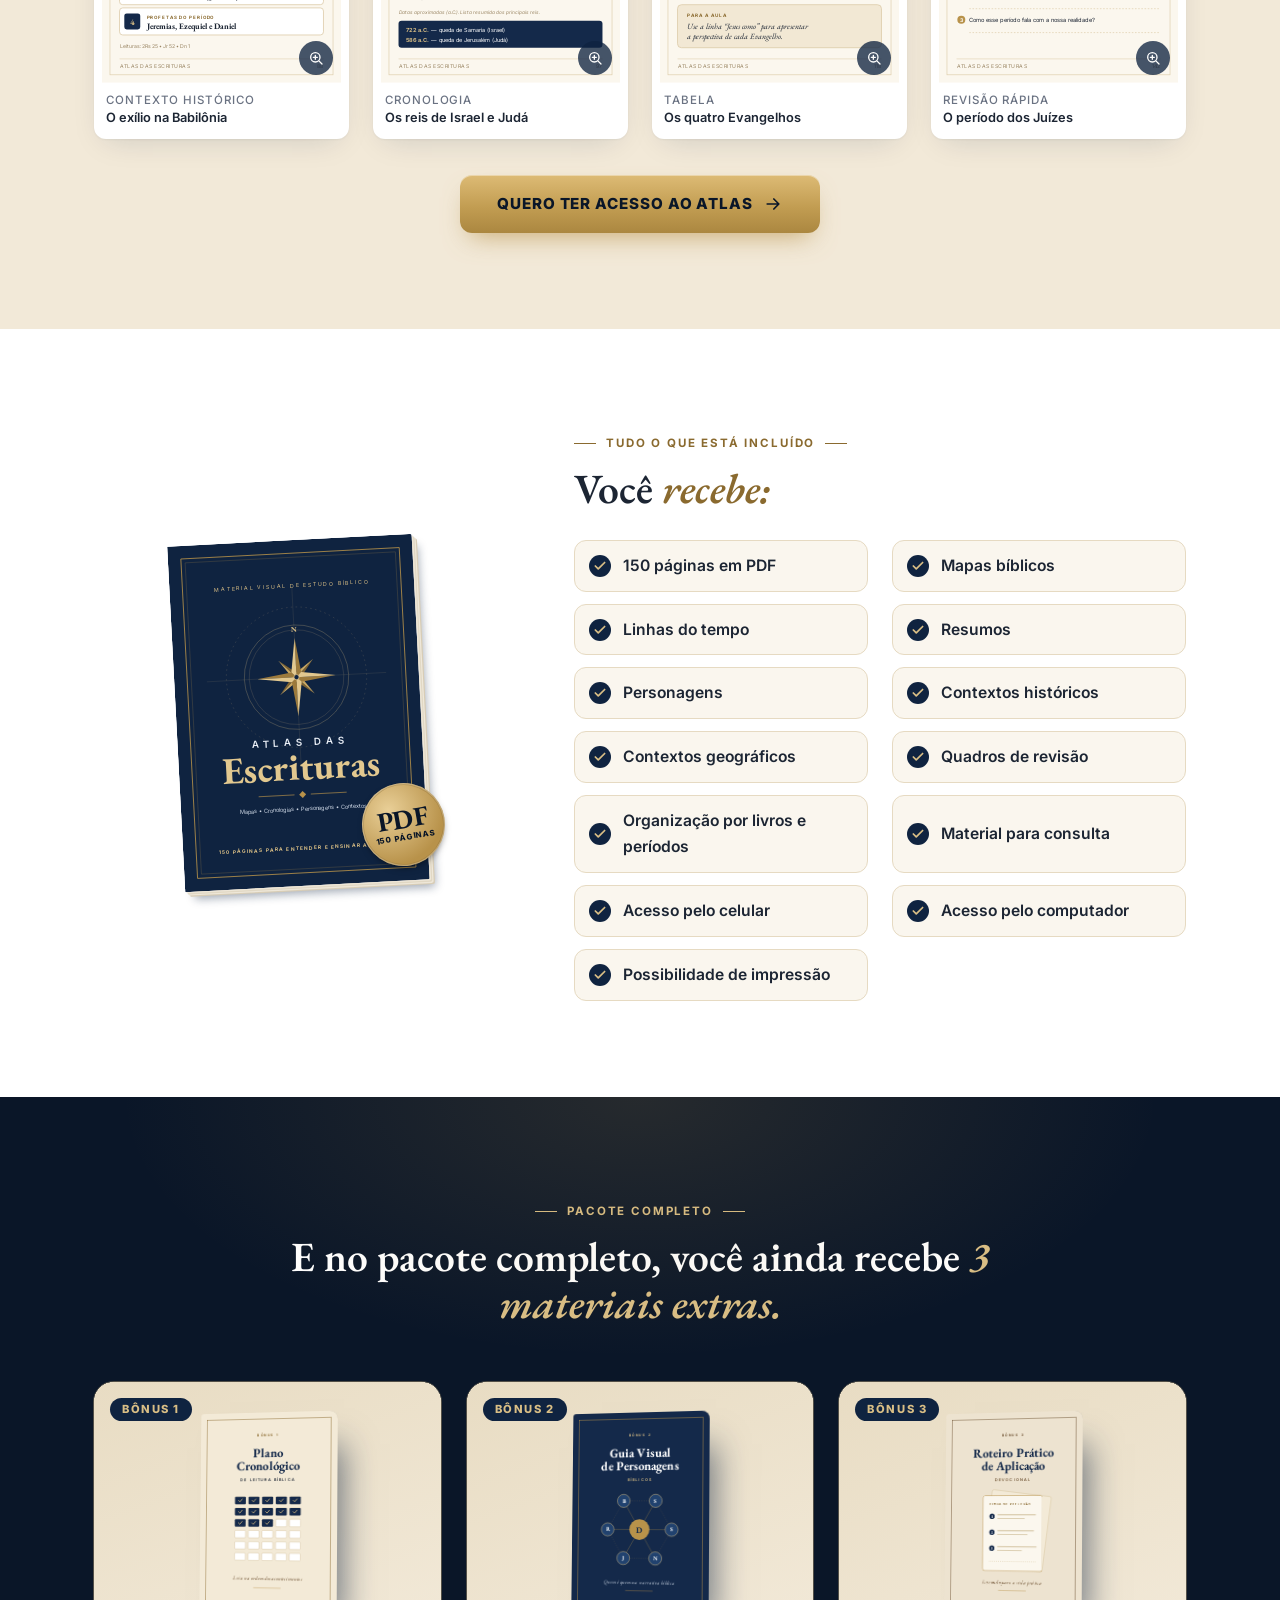
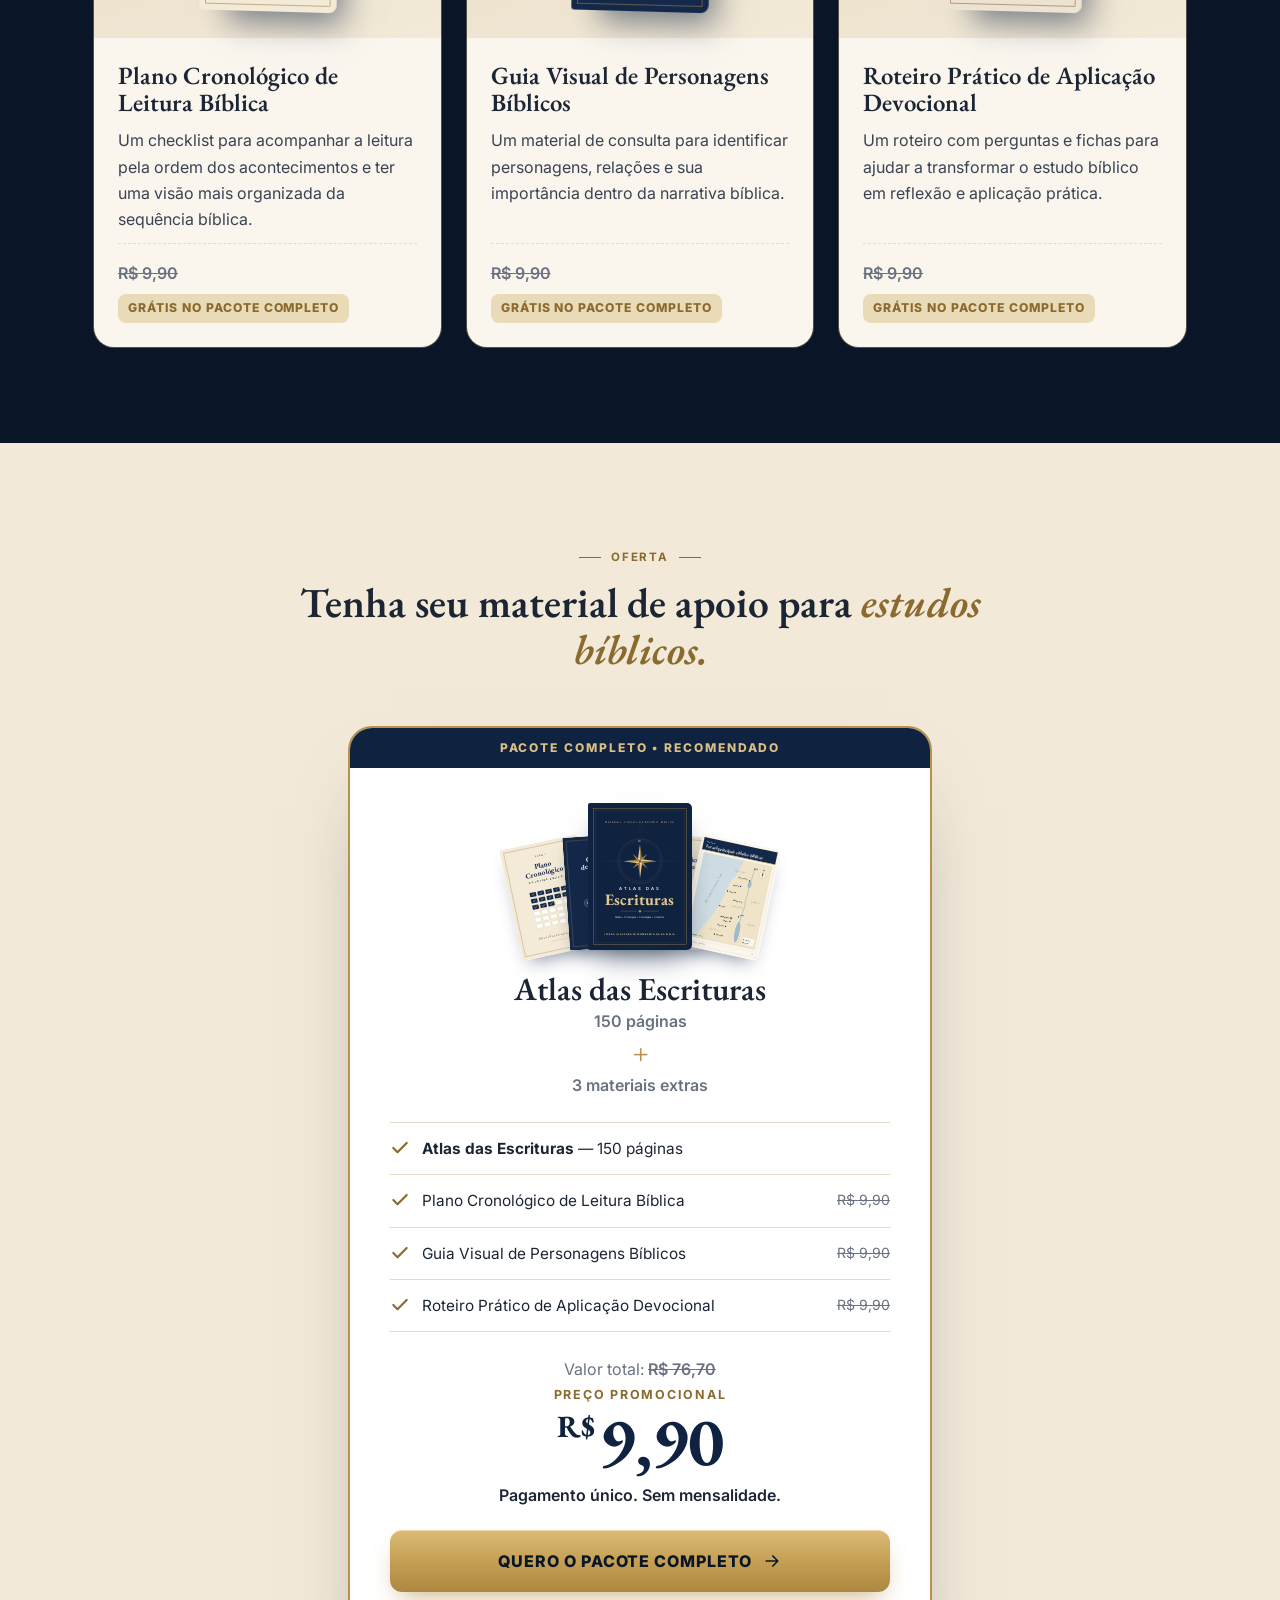
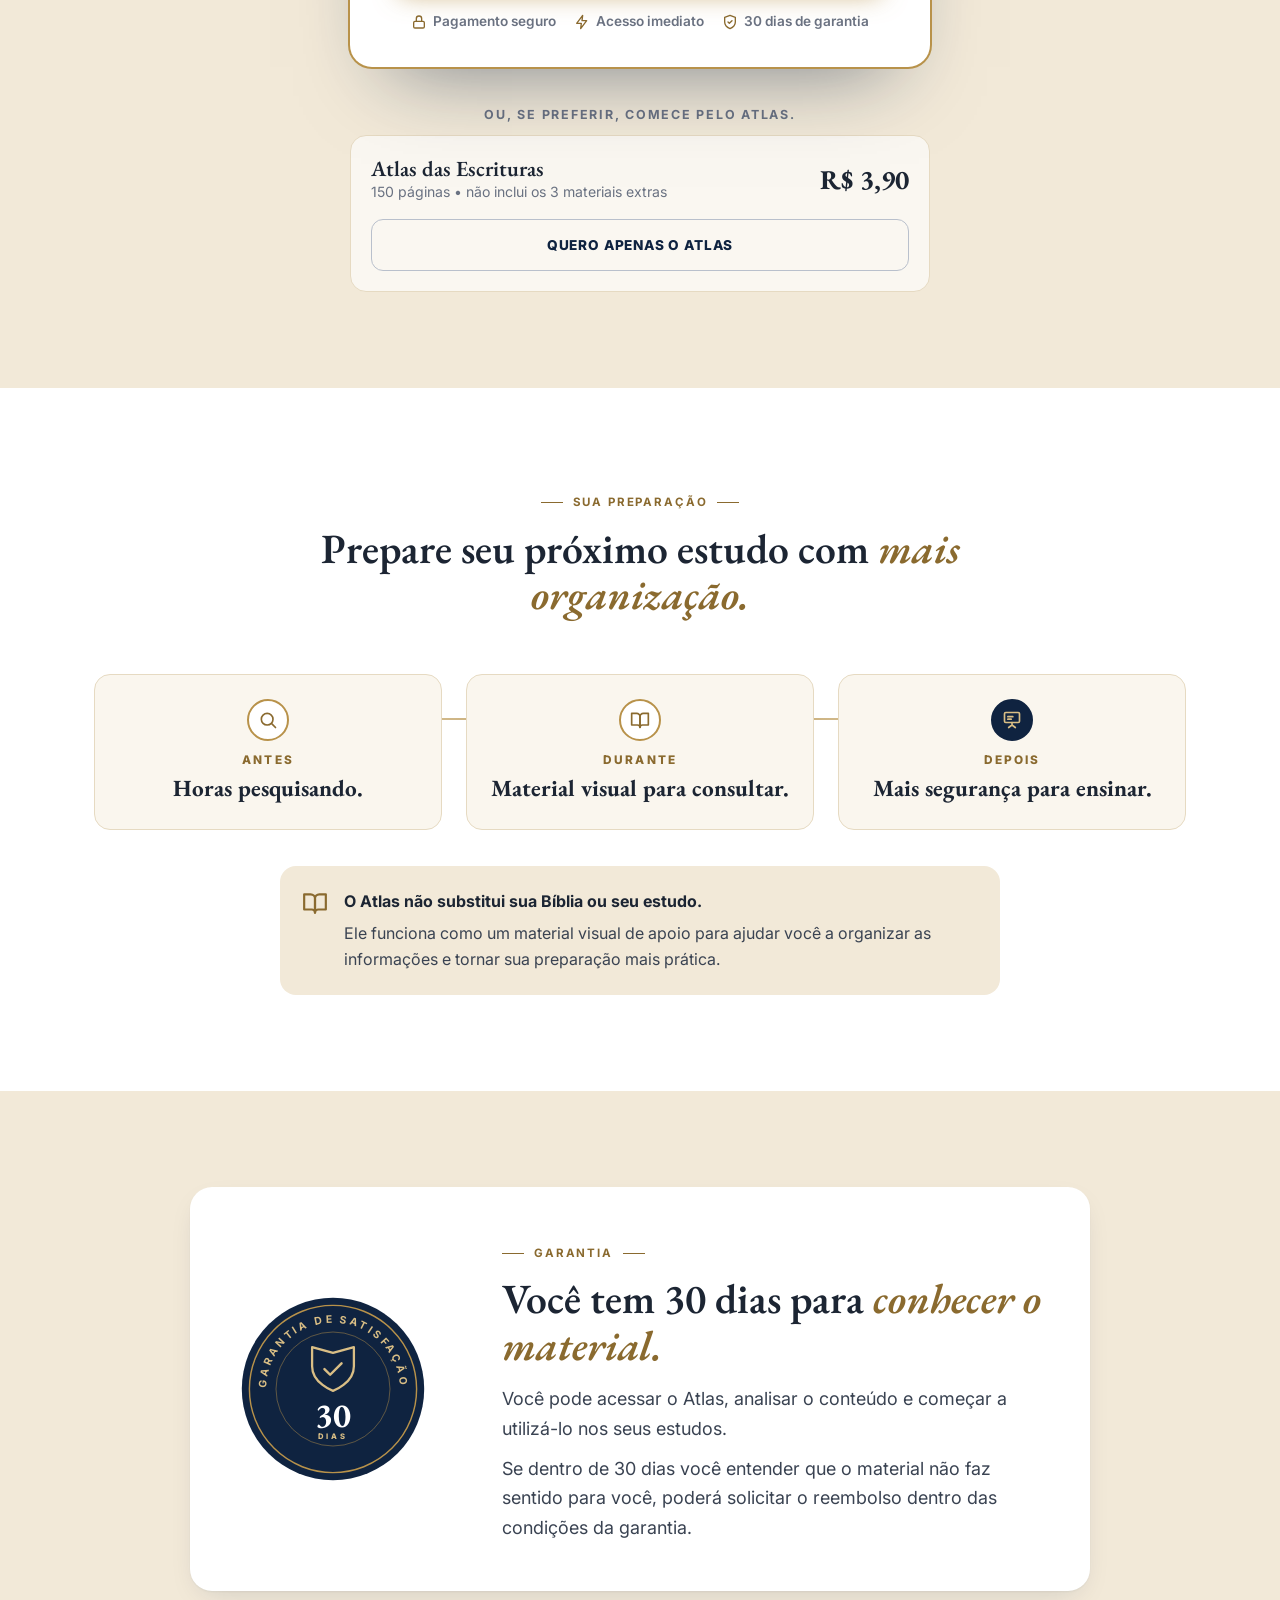
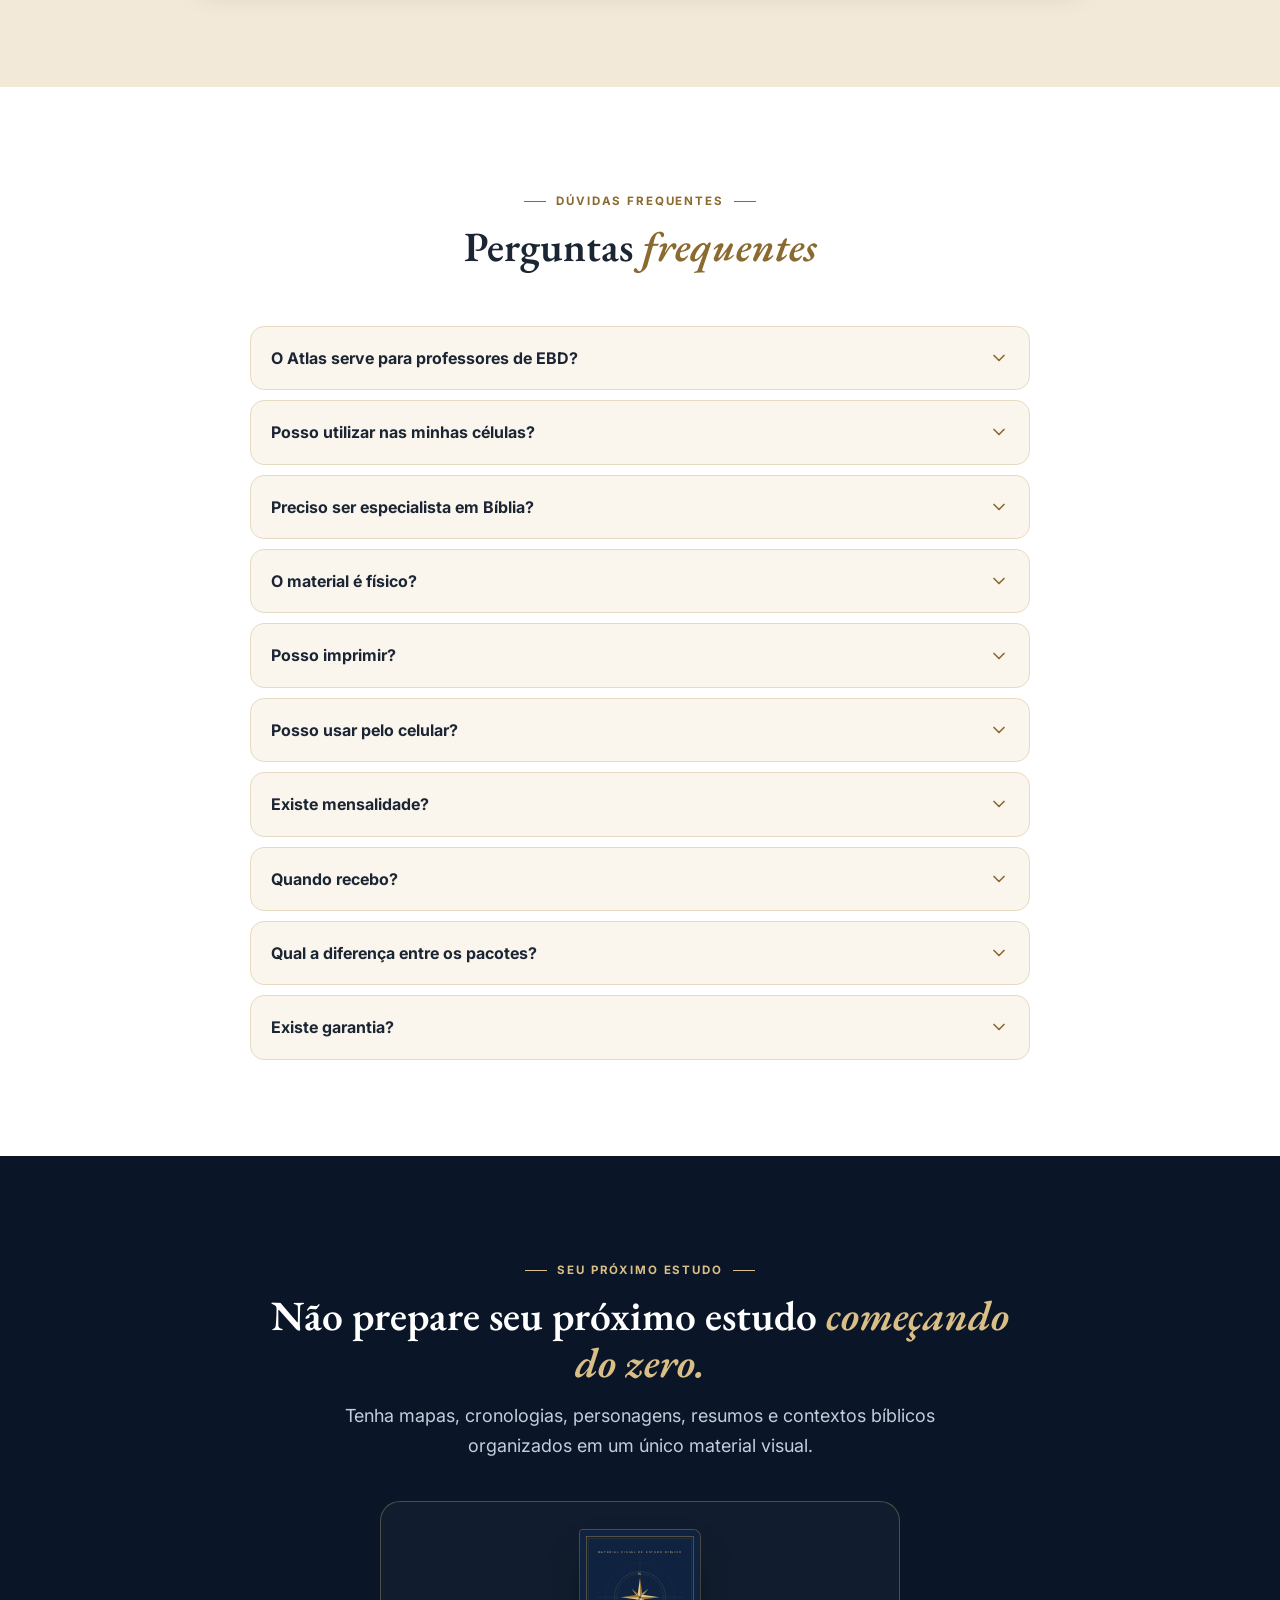
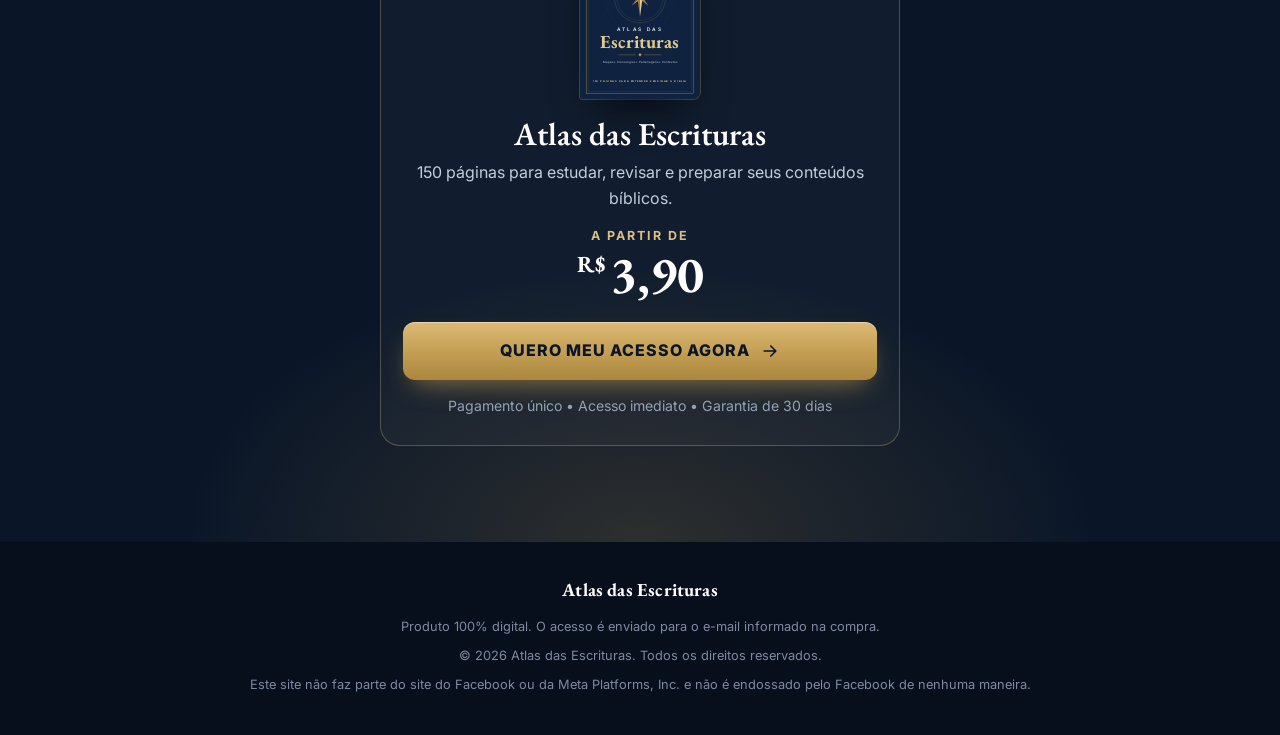
==== commit 38cd37a3: "Cria a landing page do Atlas das Escrituras para EBD Reposiciona a página de vendas para professores" ====
--- a/index.html
+++ b/index.html
@@ -1,50 +1,39 @@
 <!DOCTYPE html>
-<html lang="pt-BR" class="scroll-smooth">
+<html lang="pt-BR">
 <head>
     <meta charset="UTF-8">
     <meta name="viewport" content="width=device-width, initial-scale=1.0">
-    <title>BIO SLIDES | 150 Slides de Biologia Prontos para Professores</title>
-    <meta name="description" content="150 slides de Biologia prontos, com mais de 50 matérias: é só baixar e passar na sua aula. Para professores do ensino médio, pré-ENEM, concursos e faculdade.">
-
-    <!-- Google Fonts: Inter para modernidade e legibilidade -->
+    <title>Atlas das Escrituras | Material visual para preparar estudos e aulas bíblicas</title>
+    <meta name="description" content="150 páginas com mapas, linhas do tempo, personagens, resumos e contextos bíblicos para consultar, estudar e preparar suas aulas de EBD, células e estudos bíblicos.">
+    <meta name="theme-color" content="#0A1628">
+    <meta name="color-scheme" content="light">
+    <meta property="og:type" content="product">
+    <meta property="og:locale" content="pt_BR">
+    <meta property="og:title" content="Atlas das Escrituras — 150 páginas para entender e ensinar a Bíblia">
+    <meta property="og:description" content="Mapas, cronologias, personagens, resumos e contextos bíblicos reunidos em um único material visual para preparar seus estudos e aulas.">
+    <link rel="icon" href="data:image/svg+xml,%3Csvg xmlns='http://www.w3.org/2000/svg' viewBox='0 0 32 32'%3E%3Crect width='32' height='32' rx='7' fill='%230F2340'/%3E%3Cpath d='M16 5l3 11-3 3-3-3z' fill='%23D9BE85'/%3E%3Cpath d='M16 27l-3-11 3-3 3 3z' fill='%23B8924A'/%3E%3C/svg%3E">
+
+    <script>document.documentElement.classList.add('js');</script>
+
     <link rel="preconnect" href="https://fonts.googleapis.com">
     <link rel="preconnect" href="https://fonts.gstatic.com" crossorigin>
-    <link href="https://fonts.googleapis.com/css2?family=Inter:wght@300;400;600;700;800;900&display=swap" rel="stylesheet">
-
-    <!-- Tailwind CSS -->
-    <script src="https://cdn.tailwindcss.com"></script>
-
-    <!-- Configuração de Cores Customizadas no Tailwind -->
-    <script>
-        tailwind.config = {
-            theme: {
-                extend: {
-                    fontFamily: {
-                        sans: ['Inter', 'sans-serif'],
-                    },
-                    colors: {
-                        bio: {
-                            900: '#0B3B2E', // Verde floresta profundo
-                            800: '#115443', // Verde intermediário
-                            700: '#17705A', // Verde para bordas/hover
-                            100: '#DDF4EA', // Verde bem claro para fundos
-                            50:  '#F2FBF7', // Verde quase branco (fundo de seção)
-                        },
-                        brand: {
-                            500: '#F97316', // Laranja (chamada para ação)
-                            600: '#C2410C', // Laranja escuro (hover / texto)
-                            50:  '#FFF7ED', // Fundo alaranjado bem claro
-                            100: '#FFEDD5', // Fundo alaranjado claro
-                            200: '#FED7AA', // Borda alaranjada
-                        }
-                    }
-                }
-            }
-        }
+    <link href="https://fonts.googleapis.com/css2?family=EB+Garamond:ital,wght@0,500;0,600;0,700;1,500;1,600&family=Inter:wght@400;500;600;700;800&display=swap" rel="stylesheet">
+
+    <script type="application/ld+json">
+    {
+      "@context": "https://schema.org",
+      "@type": "Product",
+      "name": "Atlas das Escrituras",
+      "description": "Material digital com 150 páginas de mapas, linhas do tempo, personagens, resumos e contextos bíblicos para estudar e preparar aulas.",
+      "offers": {
+        "@type": "AggregateOffer",
+        "priceCurrency": "BRL",
+        "lowPrice": "3.90",
+        "highPrice": "9.90",
+        "offerCount": 2
+      }
+    }
     </script>
-
-    <!-- Lucide Icons -->
-    <script src="https://unpkg.com/lucide@latest"></script>
 
     <!-- UTMify -->
     <script
@@ -92,8 +81,8 @@
 
     /* Registra a visualização da oferta, sem catálogo */
     fbq('track', 'ViewContent', {
-      content_name: 'BIO SLIDES — 150 Slides de Biologia Prontos',
-      content_category: 'Material para Professores de Biologia'
+      content_name: 'Atlas das Escrituras',
+      content_category: 'Material de Estudo Bíblico'
     });
     </script>
     <!-- End Meta Pixel -->
@@ -135,1552 +124,2194 @@
         }
       ]
     });
+
+    /* Registra na OpenAI o clique que inicia o checkout */
+    document.addEventListener("click",function(event){
+      var link=event.target.closest("a[href]");
+
+      if(!link || window.__oaiCheckoutRegistrado){
+        return;
+      }
+
+      var destino=link.href || "";
+
+      if(/cartpanda|checkout|pagamento/i.test(destino)){
+        window.__oaiCheckoutRegistrado=true;
+
+        oaiq("measure","checkout_started",{
+          type:"contents"
+        });
+      }
+    },true);
     </script>
     <!-- End OpenAI Pixel -->
 
     <style>
-        /* Ajustes finos adicionais da Landing Page */
-        .hero-gradient {
-            background: linear-gradient(135deg, #f8fafc 0%, #ecfdf5 100%);
+        /* ================= BASE ================= */
+        :root {
+            --navy-950: #0A1628;
+            --navy-900: #0F2340;
+            --navy-800: #163259;
+            --navy-700: #21426F;
+            --gold: #B8924A;
+            --gold-light: #D9BE85;
+            --gold-soft: #EADBB8;
+            --gold-dark: #8A6A2F;
+            --cream: #FAF6EE;
+            --parchment: #F2E9D8;
+            --parchment-2: #E8DCC3;
+            --brown: #6B4E2E;
+            --ink: #1C2533;
+            --text: #3A4352;
+            --muted: #6A7282;
+            --line: #E6DAC2;
+            --red: #A3483A;
+            --serif: 'EB Garamond', Georgia, 'Times New Roman', serif;
+            --sans: 'Inter', system-ui, -apple-system, 'Segoe UI', Roboto, Arial, sans-serif;
+            --shadow: 0 1px 2px rgba(15,35,64,.05), 0 10px 30px -12px rgba(15,35,64,.18);
         }
-        .floating {
-            animation: float 6s ease-in-out infinite;
+        *, *::before, *::after { box-sizing: border-box; }
+        html { scroll-behavior: smooth; -webkit-text-size-adjust: 100%; }
+        body {
+            margin: 0; font-family: var(--sans); font-size: 1rem; line-height: 1.65;
+            color: var(--text); background: #070F1C; font-variant-numeric: lining-nums;
+            -webkit-font-smoothing: antialiased; overflow-x: hidden;
         }
-        @keyframes float {
-            0% { transform: translateY(0px); }
-            50% { transform: translateY(-10px); }
-            100% { transform: translateY(0px); }
+        body:has(dialog[open]:modal) { overflow: hidden; }
+        img, svg { display: block; max-width: 100%; }
+        h1, h2, h3, h4 { font-family: var(--serif); color: var(--ink); line-height: 1.12; margin: 0; font-weight: 600; }
+        p { margin: 0; }
+        a { color: inherit; }
+        button { font: inherit; }
+        :focus-visible { outline: 3px solid var(--gold); outline-offset: 3px; }
+        .hidden { display: none !important; }
+        .flex { display: flex; }
+        .sr-only { position: absolute; width: 1px; height: 1px; overflow: hidden; clip: rect(0 0 0 0); white-space: nowrap; }
+
+        .ic { width: 1em; height: 1em; fill: none; stroke: currentColor; stroke-width: 2; stroke-linecap: round; stroke-linejoin: round; flex: none; }
+
+        .container { width: 100%; max-width: 1140px; margin: 0 auto; padding: 0 16px; }
+        @media (min-width: 640px) { .container { padding: 0 24px; } }
+        .section { padding: 64px 0; }
+        @media (min-width: 960px) { .section { padding: 96px 0; } }
+
+        .eyebrow {
+            display: inline-flex; align-items: center; gap: 10px;
+            font: 700 .72rem/1.3 var(--sans); letter-spacing: .16em; text-transform: uppercase; color: var(--gold-dark);
         }
-
-        /* --- ANIMAÇÃO BOTÃO PULSANTE --- */
-        @keyframes btnPulse {
-            0% { transform: scale(1); box-shadow: 0 0 0 0 rgba(249, 115, 22, 0.45); }
-            70% { transform: scale(1.03); box-shadow: 0 0 0 15px rgba(249, 115, 22, 0); }
-            100% { transform: scale(1); box-shadow: 0 0 0 0 rgba(249, 115, 22, 0); }
+        .eyebrow::before, .eyebrow::after { content: ""; width: 22px; height: 1px; background: currentColor; }
+        .h2 { font-size: clamp(1.75rem, 1.2rem + 2.2vw, 2.6rem); margin-top: 14px; }
+        .h2 em { font-style: italic; color: var(--gold-dark); }
+        .lead { font-size: 1.0625rem; margin-top: 16px; }
+        @media (min-width: 960px) { .lead { font-size: 1.125rem; } }
+        .section-head { max-width: 760px; margin: 0 auto 40px; text-align: center; }
+        @media (min-width: 960px) { .section-head { margin-bottom: 56px; } }
+        .on-dark .eyebrow { color: var(--gold-light); }
+        .on-dark .h2 { color: #fff; }
+        .on-dark .h2 em { color: var(--gold-light); }
+        .on-dark .lead { color: #C3CDDB; }
+
+        /* ================= BOTÕES ================= */
+        .btn {
+            position: relative; overflow: hidden;
+            display: inline-flex; align-items: center; justify-content: center; gap: 10px;
+            min-height: 58px; padding: 16px 26px; border-radius: 12px; border: 0; cursor: pointer;
+            font: 800 .95rem/1.2 var(--sans); letter-spacing: .06em; text-transform: uppercase; text-align: center; text-decoration: none;
+            transition: transform .2s ease, box-shadow .2s ease, background-color .2s ease, color .2s ease;
         }
-        .btn-pulse {
-            animation: btnPulse 2s infinite;
+        .btn .ic { width: 20px; height: 20px; }
+        @media (max-width: 479px) { .btn { padding: 14px 16px; gap: 8px; font-size: .86rem; letter-spacing: .03em; } .btn .ic { width: 18px; height: 18px; } }
+        .btn-gold {
+            color: var(--navy-950);
+            background: linear-gradient(180deg, #DDBB75 0%, #C29D52 55%, #AB8740 100%);
+            box-shadow: 0 12px 26px -10px rgba(184,146,74,.75), inset 0 1px 0 rgba(255,255,255,.4);
         }
-
-        /* ================= MOCKUP DO PROJETOR / APRESENTAÇÃO ================= */
-        .tela {
-            position: relative;
-            aspect-ratio: 16 / 9;
-            border-radius: 10px;
-            overflow: hidden;
-            background: #0B3B2E;
+        .btn-gold:hover { transform: translateY(-2px); box-shadow: 0 16px 32px -10px rgba(184,146,74,.85), inset 0 1px 0 rgba(255,255,255,.4); }
+        .btn-gold::after {
+            content: ""; position: absolute; inset: 0; pointer-events: none;
+            background: linear-gradient(110deg, transparent 35%, rgba(255,255,255,.5) 50%, transparent 65%);
+            transform: translateX(-130%); animation: shine 6s ease-in-out infinite;
         }
-        .slide {
-            position: absolute;
-            inset: 0;
-            display: flex;
-            flex-direction: column;
-            justify-content: space-between;
-            padding: 7% 8%;
-            color: #fff;
-            text-align: left;
-            opacity: 0;
-            transform: translateX(8%);
-            transition: opacity .6s ease, transform .6s ease;
+        @keyframes shine { 0%, 72% { transform: translateX(-130%); } 100% { transform: translateX(130%); } }
+        .btn-outline { background: transparent; color: var(--navy-900); border: 1.5px solid #B9C0CC; min-height: 52px; font-size: .85rem; }
+        .btn-outline:hover { border-color: var(--navy-900); background: var(--navy-900); color: #fff; }
+        .btn-block { width: 100%; }
+        @media (min-width: 640px) { .btn-wide { width: auto; min-width: 360px; } }
+        .cta-row { margin-top: 36px; text-align: center; }
+        .cta-row .micro { margin-top: 12px; font-size: .85rem; color: var(--muted); }
+
+        /* ================= REVEAL ================= */
+        .js .reveal { opacity: 0; transform: translateY(20px); transition: opacity .8s ease, transform .8s ease; transition-delay: var(--d, 0s); }
+        .js .reveal.in { opacity: 1; transform: none; }
+
+        @media (prefers-reduced-motion: reduce) {
+            html { scroll-behavior: auto; }
+            *, *::before, *::after { animation: none !important; transition: none !important; }
+            .js .reveal { opacity: 1; transform: none; }
         }
-        .slide.ativo {
-            opacity: 1;
-            transform: translateX(0);
+
+        /* ================= HERO ================= */
+        .hero {
+            position: relative; overflow: hidden; color: #E6ECF4;
+            background:
+                radial-gradient(900px 520px at 80% 18%, rgba(184,146,74,.18), transparent 62%),
+                radial-gradient(700px 520px at 0% 100%, rgba(33,66,111,.55), transparent 62%),
+                var(--navy-950);
         }
-        .slide.saindo {
-            opacity: 0;
-            transform: translateX(-8%);
+        .hero::before {
+            content: ""; position: absolute; inset: 0; pointer-events: none;
+            background-image:
+                linear-gradient(rgba(217,190,133,.07) 1px, transparent 1px),
+                linear-gradient(90deg, rgba(217,190,133,.07) 1px, transparent 1px);
+            background-size: 56px 56px;
+            -webkit-mask-image: radial-gradient(ellipse 70% 60% at 72% 35%, #000 0%, transparent 75%);
+                    mask-image: radial-gradient(ellipse 70% 60% at 72% 35%, #000 0%, transparent 75%);
         }
-        .slide .emoji {
-            position: absolute;
-            right: 6%;
-            top: 50%;
-            transform: translateY(-50%);
-            font-size: clamp(56px, 14vw, 120px);
-            line-height: 1;
-            filter: drop-shadow(0 10px 20px rgba(0,0,0,.25));
+        .topbar { position: relative; display: flex; align-items: center; justify-content: space-between; padding: 18px 0; }
+        .logo { display: inline-flex; align-items: center; gap: 10px; color: #fff; text-decoration: none; font-family: var(--serif); font-weight: 700; font-size: 1.35rem; letter-spacing: .01em; }
+        .logo .mark { width: 34px; height: 34px; border-radius: 9px; background: var(--navy-800); display: grid; place-items: center; box-shadow: inset 0 0 0 1px rgba(217,190,133,.35); }
+        .logo .mark svg { width: 20px; height: 20px; }
+        .topbar .btn { display: none; min-height: 44px; padding: 10px 18px; font-size: .78rem; }
+        @media (min-width: 960px) { .topbar .btn { display: inline-flex; } }
+
+        .hero-grid { position: relative; display: grid; grid-template-areas: "top" "visual" "bottom"; gap: 28px; padding: 12px 0 56px; }
+        .hero-top { grid-area: top; }
+        .hero-visual { grid-area: visual; }
+        .hero-bottom { grid-area: bottom; }
+        @media (min-width: 960px) {
+            .hero-grid { grid-template-columns: 1.05fr .95fr; grid-template-areas: "top visual" "bottom visual"; column-gap: 56px; row-gap: 26px; padding: 36px 0 104px; }
+            .hero-top { align-self: end; }
+            .hero-bottom { align-self: start; }
+            .hero-visual { align-self: center; }
         }
-        .slide .num {
-            font-size: clamp(10px, 2.4vw, 14px);
-            font-weight: 800;
-            letter-spacing: .2em;
-            text-transform: uppercase;
-            opacity: .85;
+        .badge {
+            display: inline-flex; align-items: center; gap: 8px; padding: 8px 14px; border-radius: 999px;
+            border: 1px solid rgba(217,190,133,.38); background: rgba(217,190,133,.08); color: var(--gold-light);
+            font: 700 .68rem/1.35 var(--sans); letter-spacing: .12em; text-transform: uppercase;
         }
-        .slide .titulo {
-            font-size: clamp(22px, 6vw, 44px);
-            font-weight: 900;
-            line-height: 1.02;
-            letter-spacing: -.02em;
-            max-width: 70%;
+        .badge .ic { width: 15px; height: 15px; }
+        .hero h1 { color: #fff; font-size: clamp(1.9rem, 1.3rem + 2.7vw, 2.9rem); line-height: 1.08; margin-top: 18px; letter-spacing: -.005em; }
+        .hero h1 em { font-style: italic; color: var(--gold-light); }
+        .hero .sub { margin-top: 16px; font-size: 1.075rem; color: #C6D0DE; max-width: 34em; }
+        .hero .complement { color: #AEB9CA; font-size: .98rem; border-left: 2px solid var(--gold); padding-left: 14px; margin-bottom: 24px; max-width: 34em; }
+        .hero .complement strong { color: #fff; font-weight: 600; }
+        .checks { list-style: none; padding: 0; margin: 20px 0 0; display: flex; flex-wrap: wrap; gap: 8px 18px; font-size: .88rem; color: #C6D0DE; }
+        .checks li { display: inline-flex; align-items: center; gap: 7px; }
+        .checks .ic { width: 16px; height: 16px; color: var(--gold-light); stroke-width: 2.6; }
+
+        /* ===== Mockups (devices) ===== */
+        .stage { position: relative; width: 100%; max-width: 560px; margin: 0 auto; aspect-ratio: 10 / 8; container-type: inline-size; }
+        .stage > * { position: absolute; }
+        .stage .glow { inset: 8% 4%; background: radial-gradient(closest-side, rgba(217,190,133,.32), transparent); filter: blur(8px); }
+        .sheet { width: 29cqw; aspect-ratio: 300 / 424; background: #fff; border-radius: .4cqw; overflow: hidden; box-shadow: 0 2cqw 4cqw -1cqw rgba(0,0,0,.5); }
+        .sheet svg { width: 100%; height: 100%; }
+        .stage .sheet-a { left: 1cqw; top: 8cqw; transform: rotate(-10deg); }
+        .stage .sheet-b { left: 7cqw; top: 14cqw; transform: rotate(-4deg); }
+        .laptop { top: 2cqw; left: 21cqw; width: 76cqw; filter: drop-shadow(0 3cqw 4cqw rgba(0,0,0,.45)); transition: transform .6s ease; }
+        .laptop .lid { background: #16191E; padding: 1.3cqw 1.3cqw 1.8cqw; border-radius: 2cqw 2cqw .6cqw .6cqw; box-shadow: inset 0 0 0 .25cqw #2B3037; }
+        .screen { aspect-ratio: 16 / 10; background: #3B4049; border-radius: .5cqw; overflow: hidden; display: flex; flex-direction: column; }
+        .viewer-bar { height: 3.2cqw; flex: none; background: #262A30; display: flex; align-items: center; gap: .8cqw; padding: 0 1.3cqw; }
+        .viewer-bar i { width: .9cqw; height: .9cqw; border-radius: 50%; background: #5A616C; }
+        .viewer-bar b { margin-left: auto; width: 13cqw; height: 1.3cqw; border-radius: .7cqw; background: #3A3F48; }
+        .screen > svg { flex: 1; width: 100%; min-height: 0; }
+        .laptop .base { height: 2.4cqw; margin: 0 -6cqw; position: relative; background: linear-gradient(180deg, #E4E7EB, #B5BAC2); border-radius: 0 0 3cqw 3cqw; }
+        .laptop .base::before { content: ""; position: absolute; left: 50%; top: 0; transform: translateX(-50%); width: 14cqw; height: .9cqw; background: #9EA4AD; border-radius: 0 0 1cqw 1cqw; }
+        .tablet { left: 3cqw; top: 31cqw; width: 34cqw; aspect-ratio: 3 / 4; background: #121417; padding: 1.7cqw; border-radius: 3cqw; box-shadow: inset 0 0 0 .3cqw #2C3138, 0 3cqw 5cqw -1cqw rgba(0,0,0,.6); transition: transform .6s ease; }
+        .tablet .scr, .phone .scr { width: 100%; height: 100%; overflow: hidden; }
+        .tablet .scr { border-radius: 1.2cqw; background: #0F2340; }
+        .tablet .scr svg { width: 100%; height: 100%; }
+        .phone { left: 75cqw; top: 35cqw; width: 20cqw; aspect-ratio: 9 / 19; background: #0F1114; padding: 1cqw; border-radius: 3.4cqw; box-shadow: inset 0 0 0 .3cqw #2C3138, 0 3cqw 5cqw -1cqw rgba(0,0,0,.6); transition: transform .6s ease; }
+        .phone::before { content: ""; position: absolute; z-index: 2; left: 50%; top: 1.6cqw; transform: translateX(-50%); width: 5.5cqw; height: 1.3cqw; border-radius: 1cqw; background: #0F1114; }
+        .phone .scr { border-radius: 2.6cqw; background: #FBF7EE; display: flex; flex-direction: column; }
+        .phone .appbar { flex: none; height: 4.6cqw; background: #0F2340; }
+        .phone .scr svg { width: 100%; flex: none; }
+        .seal {
+            width: 15cqw; aspect-ratio: 1; border-radius: 50%; display: grid; place-content: center; text-align: center;
+            background: radial-gradient(circle at 35% 30%, #E9CF97, #B8924A 70%); color: var(--navy-950);
+            box-shadow: 0 1.5cqw 3cqw -1cqw rgba(0,0,0,.5), inset 0 0 0 .5cqw rgba(255,255,255,.25), inset 0 0 0 .8cqw rgba(138,106,47,.35);
+            transform: rotate(-10deg);
         }
-        .slide .sub {
-            font-size: clamp(11px, 2.6vw, 15px);
-            font-weight: 600;
-            opacity: .9;
-            max-width: 62%;
-            margin-top: .5em;
+        .seal b { font: 700 5cqw/0.9 var(--serif); }
+        .seal span { font: 800 1.45cqw/1.2 var(--sans); letter-spacing: .12em; margin-top: .5cqw; }
+        .stage .seal { left: 31cqw; top: 25cqw; }
+        @media (hover: hover) {
+            .stage:hover .tablet { transform: translateY(-1.2cqw) rotate(-1deg); }
+            .stage:hover .phone { transform: translateY(-1.2cqw) rotate(1deg); }
+            .stage:hover .laptop { transform: scale(1.015); }
         }
-        .slide .rodape {
-            display: flex;
-            align-items: center;
-            gap: 6px;
-            font-size: clamp(9px, 2vw, 12px);
-            font-weight: 700;
-            opacity: .8;
+
+        /* ================= DOR ================= */
+        .dor { background: var(--parchment); }
+        .dor-grid { display: grid; gap: 44px; }
+        @media (min-width: 960px) { .dor-grid { grid-template-columns: 1fr 1fr; gap: 72px; align-items: center; } }
+        .dor .story { margin-top: 22px; display: grid; gap: 10px; font-size: 1.06rem; }
+        .questions { list-style: none; margin: 6px 0; padding: 0; display: grid; gap: 8px; }
+        .questions li {
+            display: flex; align-items: baseline; gap: 12px;
+            font-family: var(--serif); font-style: italic; font-weight: 600; font-size: 1.32rem; line-height: 1.25; color: var(--ink);
         }
-        .slide .rodape span {
-            background: rgba(255,255,255,.18);
-            border-radius: 999px;
-            padding: 3px 9px;
+        .questions li::before { content: "?"; flex: none; width: 24px; height: 24px; border-radius: 50%; display: grid; place-items: center; font: 800 .75rem/1 var(--sans); font-style: normal; color: var(--gold-dark); border: 1.5px solid var(--gold); transform: translateY(-2px); }
+        .dor .then { font-size: 1.06rem; }
+        .dor .then strong { color: var(--ink); }
+        .problem { margin-top: 26px; background: var(--navy-900); border-radius: 16px; padding: 24px 24px 24px 26px; border-left: 4px solid var(--gold); box-shadow: var(--shadow); }
+        .problem p { font-family: var(--serif); font-weight: 700; font-size: 1.45rem; line-height: 1.2; color: #fff; }
+        .problem p + p { margin-top: 6px; color: var(--gold-light); font-style: italic; }
+
+        .chaos { position: relative; width: 100%; max-width: 540px; margin: 0 auto; aspect-ratio: 1 / 1; container-type: inline-size; }
+        .browser { position: absolute; left: 2cqw; top: 3cqw; width: 80cqw; background: #fff; border-radius: 2cqw; overflow: hidden; box-shadow: 0 3cqw 6cqw -2cqw rgba(60,40,10,.35); transform: rotate(-2deg); }
+        .b-top { background: #E8E2D6; padding: 1.8cqw 2cqw 0; }
+        .b-dots { display: flex; gap: 1cqw; }
+        .b-dots i { width: 1.6cqw; height: 1.6cqw; border-radius: 50%; background: #CDBFA6; }
+        .tabs { display: flex; gap: .6cqw; margin-top: 1.4cqw; }
+        .tab { flex: 1 1 0; min-width: 0; background: #D7CFBF; border-radius: 1.2cqw 1.2cqw 0 0; padding: 1.1cqw 1.3cqw; font-size: 2.05cqw; line-height: 1.2; white-space: nowrap; overflow: hidden; text-overflow: ellipsis; color: #5B5446; }
+        .tab.on { background: #fff; color: #222; }
+        .b-url { padding: 1.6cqw 2cqw; border-bottom: 1px solid #EEE9DF; }
+        .b-url span { display: block; background: #F3EFE8; border-radius: 3cqw; padding: 1.1cqw 2.2cqw; font-size: 2.2cqw; line-height: 1.2; color: #6B6458; white-space: nowrap; overflow: hidden; text-overflow: ellipsis; }
+        .b-body { padding: 2.6cqw 3.2cqw 4cqw; }
+        .r { margin-bottom: 2.8cqw; }
+        .r b { display: block; height: 1.7cqw; border-radius: 1cqw; background: #6C8DC2; opacity: .75; }
+        .r i { display: block; height: 1.15cqw; border-radius: 1cqw; background: #E6E0D5; margin-top: 1cqw; }
+        .bible { position: absolute; left: 0; bottom: 5cqw; width: 58cqw; transform: rotate(3deg); filter: drop-shadow(0 2.5cqw 2.5cqw rgba(60,40,10,.35)); }
+        .note {
+            position: absolute; width: 31cqw; padding: 3.2cqw 2.8cqw 2.8cqw; background: #F4E6B0; color: #4A3A1E;
+            font: italic 700 3.9cqw/1.12 var(--serif); box-shadow: 0 1.8cqw 3cqw -1cqw rgba(60,40,10,.4);
         }
-
-        /* Cursor que "clica" para avançar o slide */
-        .cursor {
-            position: absolute;
-            right: 7%;
-            bottom: 9%;
-            width: 26px;
-            height: 26px;
-            z-index: 5;
-            pointer-events: none;
-            transition: transform .15s ease;
-            filter: drop-shadow(0 2px 3px rgba(0,0,0,.4));
+        .note::before { content: ""; position: absolute; top: -1.4cqw; left: 50%; width: 11cqw; height: 3cqw; transform: translateX(-50%) rotate(-3deg); background: rgba(255,255,255,.6); }
+        .note.n1 { right: 1cqw; top: 15cqw; transform: rotate(6deg); }
+        .note.n2 { right: 5cqw; top: 46cqw; transform: rotate(-5deg); background: #EFE2C8; }
+        .note.n3 { right: 1cqw; bottom: 5cqw; transform: rotate(4deg); }
+        .timer { position: absolute; left: 40cqw; bottom: 30cqw; display: inline-flex; align-items: center; gap: 1.4cqw; padding: 1.6cqw 3cqw; border-radius: 99px; background: var(--navy-900); color: #fff; font: 700 2.9cqw/1 var(--sans); box-shadow: 0 1.8cqw 3cqw -1cqw rgba(0,0,0,.4); }
+        .timer .ic { width: 3.4cqw; height: 3.4cqw; color: #E8A090; }
+
+        /* ================= APRESENTAÇÃO ================= */
+        .intro { background: var(--cream); }
+        .show { position: relative; width: 100%; max-width: 900px; margin: 8px auto 0; aspect-ratio: 16 / 10; container-type: inline-size; }
+        .show > * { position: absolute; }
+        .tab-land { left: 15cqw; top: 2cqw; width: 83cqw; aspect-ratio: 1.42; background: #121417; padding: 1.6cqw; border-radius: 2.6cqw; box-shadow: inset 0 0 0 .3cqw #2C3138, 0 4cqw 6cqw -2cqw rgba(15,35,64,.45); }
+        .tab-land .scr { width: 100%; height: 100%; border-radius: 1cqw; overflow: hidden; background: #3B4049; }
+        .tab-land svg { width: 100%; height: 100%; }
+        .cover-stack {
+            left: 1cqw; bottom: 1cqw; width: 30cqw; aspect-ratio: 300 / 424; border-radius: .3cqw .8cqw .8cqw .3cqw; overflow: hidden;
+            box-shadow: .5cqw .5cqw 0 #EEE7D9, 1cqw 1cqw 0 #E1D8C4, 1.5cqw 1.5cqw 0 #EEE7D9, 2cqw 2cqw 0 #D8CDB6, 3cqw 4cqw 4cqw -1cqw rgba(15,35,64,.4);
+            transform: rotate(-4deg);
         }
-        .cursor.clique {
-            transform: scale(.78);
+        .cover-stack svg { width: 100%; height: 100%; }
+        .show .seal { right: 0; top: -3cqw; width: 17cqw; }
+        .show .seal b { font-size: 5.6cqw; }
+        .show .seal span { font-size: 1.6cqw; }
+        .facts { list-style: none; padding: 0; margin: 40px auto 0; display: flex; flex-wrap: wrap; justify-content: center; gap: 10px; }
+        .facts li { display: inline-flex; align-items: center; gap: 8px; padding: 10px 16px; border-radius: 999px; background: #fff; border: 1px solid var(--line); font-size: .9rem; font-weight: 600; color: var(--ink); }
+        .facts .ic { color: var(--gold-dark); width: 18px; height: 18px; }
+
+        /* ================= CARDS (conteúdo) ================= */
+        .inside { background: #fff; }
+        .grid-cards { display: grid; gap: 16px; }
+        @media (min-width: 640px) { .grid-cards { grid-template-columns: repeat(2, 1fr); gap: 20px; } }
+        @media (min-width: 960px) { .grid-cards { grid-template-columns: repeat(3, 1fr); gap: 24px; } }
+        .card { background: #fff; border: 1px solid var(--line); border-radius: 16px; padding: 26px; transition: transform .3s ease, box-shadow .3s ease, border-color .3s ease; }
+        .card:hover { transform: translateY(-4px); box-shadow: var(--shadow); border-color: var(--gold-soft); }
+        .card .icon { width: 50px; height: 50px; border-radius: 13px; display: grid; place-items: center; background: var(--navy-900); color: var(--gold-light); box-shadow: inset 0 0 0 1px rgba(217,190,133,.3); }
+        .card .icon .ic { width: 24px; height: 24px; stroke-width: 1.7; }
+        .card h3 { font: 800 .95rem/1.3 var(--sans); letter-spacing: .1em; text-transform: uppercase; color: var(--navy-900); margin-top: 18px; }
+        .card p { margin-top: 8px; color: var(--text); }
+        .card .num { float: right; font: 700 1.6rem/1 var(--serif); color: var(--gold-soft); }
+
+        /* ================= BENEFÍCIO ================= */
+        .benefit { background: var(--navy-900); position: relative; overflow: hidden; }
+        .benefit::before { content: none; position: absolute; width: 700px; height: 700px; right: -260px; top: -260px; border-radius: 50%; border: 1px solid rgba(217,190,133,.12); box-shadow: 0 0 0 60px rgba(217,190,133,.03), 0 0 0 140px rgba(217,190,133,.02); pointer-events: none; }
+        .compare { position: relative; display: grid; gap: 14px; align-items: stretch; }
+        @media (min-width: 900px) { .benefit::before { content: ""; } }
+        @media (min-width: 900px) { .compare { grid-template-columns: 1fr auto 1fr; gap: 24px; align-items: center; } }
+        .panel { border-radius: 18px; padding: 28px 24px; }
+        @media (min-width: 640px) { .panel { padding: 32px; } }
+        .panel h3 { font: 800 .8rem/1 var(--sans); letter-spacing: .18em; text-transform: uppercase; display: inline-flex; align-items: center; gap: 8px; padding: 8px 12px; border-radius: 99px; }
+        .panel ul { list-style: none; padding: 0; margin: 22px 0 0; display: grid; gap: 14px; }
+        .panel li { display: flex; align-items: center; gap: 12px; font-size: 1.02rem; }
+        .panel li .dot { width: 28px; height: 28px; border-radius: 50%; display: grid; place-items: center; flex: none; }
+        .panel li .dot .ic { width: 15px; height: 15px; stroke-width: 2.8; }
+        .before { background: rgba(255,255,255,.035); border: 1px solid rgba(255,255,255,.1); color: #AEB9CA; }
+        .before h3 { background: rgba(232,160,144,.12); color: #E8A090; }
+        .before li .dot { background: rgba(232,160,144,.12); color: #E8A090; }
+        .before li span { text-decoration: line-through; text-decoration-color: rgba(232,160,144,.45); }
+        .after { background: var(--cream); color: var(--ink); box-shadow: 0 30px 60px -30px rgba(0,0,0,.6), 0 0 0 1px var(--gold); }
+        .after h3 { background: var(--navy-900); color: var(--gold-light); }
+        .after li { font-weight: 600; }
+        .after li .dot { background: var(--gold-soft); color: var(--gold-dark); }
+        .arrow { justify-self: center; width: 56px; height: 56px; border-radius: 50%; display: grid; place-items: center; background: var(--gold); color: var(--navy-950); box-shadow: 0 10px 24px -8px rgba(184,146,74,.7); transform: rotate(90deg); }
+        .arrow .ic { width: 24px; height: 24px; stroke-width: 2.4; }
+        @media (min-width: 900px) { .arrow { transform: none; } }
+
+        /* ================= PARA QUEM ================= */
+        .who { background: var(--cream); }
+        .who-grid { display: grid; gap: 16px; }
+        @media (min-width: 640px) { .who-grid { grid-template-columns: repeat(2, 1fr); gap: 20px; } .who-grid .card:nth-child(5) { grid-column: 1 / -1; } }
+        @media (min-width: 960px) {
+            .who-grid { grid-template-columns: repeat(6, 1fr); gap: 24px; }
+            .who-grid .card { grid-column: span 2; }
+            .who-grid .card:nth-child(4) { grid-column: 2 / span 2; }
+            .who-grid .card:nth-child(5) { grid-column: 4 / span 2; }
         }
-        .cursor .onda {
-            position: absolute;
-            left: -9px;
-            top: -9px;
-            width: 26px;
-            height: 26px;
-            border-radius: 50%;
-            border: 2px solid #fff;
-            opacity: 0;
+        .who .card .icon { background: var(--gold-soft); color: var(--navy-900); box-shadow: none; border-radius: 50%; }
+
+        /* ================= GALERIA ================= */
+        .gallery { background: var(--parchment); }
+        .g-grid { display: grid; grid-template-columns: repeat(2, 1fr); gap: 14px; }
+        @media (min-width: 640px) { .g-grid { grid-template-columns: repeat(3, 1fr); gap: 20px; } }
+        @media (min-width: 960px) { .g-grid { grid-template-columns: repeat(4, 1fr); gap: 24px; } }
+        .g-item { position: relative; display: block; width: 100%; padding: 8px 8px 12px; border: 0; border-radius: 12px; background: #fff; cursor: zoom-in; text-align: left; box-shadow: var(--shadow); transition: transform .3s ease, box-shadow .3s ease; }
+        .g-item .pg { position: relative; overflow: hidden; border-radius: 6px; }
+        .g-item svg.page { width: 100%; height: auto; aspect-ratio: 300 / 424; transition: transform .5s ease; }
+        .g-item .zoom { position: absolute; right: 8px; bottom: 8px; width: 34px; height: 34px; border-radius: 50%; display: grid; place-items: center; background: rgba(15,35,64,.85); color: #fff; opacity: .9; transition: transform .3s ease; }
+        .g-item .zoom .ic { width: 16px; height: 16px; }
+        .g-item .cap { display: block; margin-top: 10px; padding: 0 4px; font-size: .8rem; font-weight: 600; line-height: 1.3; color: var(--ink); }
+        .g-item .cap small { display: block; font-weight: 500; color: var(--muted); font-size: .72rem; letter-spacing: .08em; text-transform: uppercase; margin-bottom: 2px; }
+        .g-item:hover { transform: translateY(-4px); box-shadow: 0 20px 40px -20px rgba(15,35,64,.45); }
+        .g-item:hover svg.page { transform: scale(1.04); }
+        .g-item:hover .zoom { transform: scale(1.1); }
+        .g-hint { text-align: center; margin-top: 22px; font-size: .85rem; color: var(--muted); }
+
+        /* ================= VOCÊ RECEBE ================= */
+        .receive { background: #fff; }
+        .receive-grid { display: grid; gap: 40px; align-items: center; }
+        @media (min-width: 960px) { .receive-grid { grid-template-columns: .8fr 1.2fr; gap: 72px; } }
+        .receive .mini { position: relative; width: 60%; max-width: 300px; margin: 0 auto; container-type: inline-size; aspect-ratio: 300 / 424; }
+        .receive .mini .cover-stack { position: absolute; inset: 0; width: 100%; transform: rotate(-3deg); }
+        .receive .mini .seal { position: absolute; right: -10cqw; bottom: 8cqw; width: 34cqw; }
+        .receive .mini .seal b { font-size: 11cqw; }
+        .receive .mini .seal span { font-size: 3.2cqw; }
+        .ticks { list-style: none; padding: 0; margin: 28px 0 0; display: grid; gap: 10px; }
+        @media (min-width: 640px) { .ticks { grid-template-columns: 1fr 1fr; gap: 12px 24px; } }
+        .ticks li { display: flex; align-items: center; gap: 12px; padding: 12px 14px; border-radius: 12px; background: var(--cream); border: 1px solid var(--line); font-weight: 600; color: var(--ink); font-size: .98rem; }
+        .ticks .ic { width: 22px; height: 22px; padding: 4px; border-radius: 50%; background: var(--navy-900); color: var(--gold-light); stroke-width: 3; }
+
+        /* ================= BÔNUS ================= */
+        .bonus { background: var(--navy-950); position: relative; overflow: hidden; }
+        .bonus::before { content: ""; position: absolute; inset: 0; background: radial-gradient(800px 400px at 50% 0%, rgba(184,146,74,.16), transparent 65%); pointer-events: none; }
+        .bonus-grid { position: relative; display: grid; gap: 20px; }
+        @media (min-width: 960px) { .bonus-grid { grid-template-columns: repeat(3, 1fr); gap: 26px; } }
+        .b-card { background: var(--cream); border-radius: 20px; overflow: hidden; display: flex; flex-direction: column; box-shadow: 0 0 0 1px rgba(217,190,133,.35); transition: transform .3s ease; }
+        .b-card:hover { transform: translateY(-5px); }
+        .b-cover { position: relative; padding: 30px 20px 26px; background: linear-gradient(160deg, var(--parchment-2), var(--parchment)); display: grid; place-items: center; perspective: 900px; }
+        .b-cover .book { width: 46%; max-width: 170px; aspect-ratio: 300 / 424; border-radius: 3px 8px 8px 3px; overflow: hidden; transform: rotateY(-14deg) rotateX(2deg); box-shadow: -8px 0 0 -2px rgba(0,0,0,.18) inset, 18px 22px 30px -12px rgba(15,35,64,.55); transition: transform .5s ease; }
+        .b-card:hover .book { transform: rotateY(-4deg) scale(1.03); }
+        .b-cover .book svg { width: 100%; height: 100%; }
+        .b-tag { position: absolute; left: 16px; top: 16px; padding: 6px 12px; border-radius: 99px; background: var(--navy-900); color: var(--gold-light); font: 800 .7rem/1 var(--sans); letter-spacing: .14em; }
+        .b-body { padding: 24px; display: flex; flex-direction: column; gap: 10px; flex: 1; }
+        .b-body h3 { font-size: 1.55rem; }
+        .b-body p { color: var(--text); }
+        .b-price { margin-top: auto; padding-top: 16px; border-top: 1px dashed var(--line); display: flex; flex-wrap: wrap; align-items: center; justify-content: space-between; gap: 8px; }
+        .b-price s { color: var(--muted); font-weight: 600; }
+        .b-price strong { font: 800 .76rem/1.2 var(--sans); letter-spacing: .08em; color: var(--gold-dark); background: var(--gold-soft); padding: 7px 10px; border-radius: 8px; }
+
+        /* ================= OFERTA ================= */
+        .offer { background: var(--parchment); position: relative; }
+        .offer-card { position: relative; max-width: 580px; margin: 0 auto; background: #fff; border-radius: 22px; box-shadow: 0 0 0 2px var(--gold), 0 40px 80px -40px rgba(15,35,64,.55); overflow: hidden; }
+        .ribbon { background: var(--navy-900); color: var(--gold-light); text-align: center; padding: 12px 16px; font: 800 .75rem/1.3 var(--sans); letter-spacing: .16em; text-transform: uppercase; }
+        .offer-in { padding: 28px 22px 26px; }
+        @media (min-width: 640px) { .offer-in { padding: 36px 40px 34px; } }
+        .fan { position: relative; height: 150px; margin: 0 auto 18px; width: 260px; }
+        .fan > div { position: absolute; bottom: 0; width: 80px; aspect-ratio: 300 / 424; border-radius: 2px 5px 5px 2px; overflow: hidden; box-shadow: 0 10px 18px -8px rgba(15,35,64,.5); }
+        .fan svg { width: 100%; height: 100%; }
+        .fan .f1 { left: 0; transform: rotate(-12deg); }
+        .fan .f2 { left: 56px; transform: rotate(-4deg); bottom: 6px; }
+        .fan .f3 { right: 56px; transform: rotate(4deg); bottom: 6px; }
+        .fan .f4 { right: 0; transform: rotate(12deg); }
+        .fan .main { left: 50%; width: 104px; transform: translateX(-50%); z-index: 2; bottom: 4px; box-shadow: 0 16px 26px -10px rgba(15,35,64,.6); }
+        .offer-title { text-align: center; }
+        .offer-title h3 { font-size: 2rem; }
+        .offer-title p { font-weight: 600; color: var(--muted); }
+        .offer-title .plus { display: inline-block; margin: 6px 0; font: 700 1.6rem/1 var(--serif); color: var(--gold); }
+        .items { list-style: none; padding: 0; margin: 24px 0 0; border-top: 1px solid var(--line); }
+        .items li { display: flex; align-items: flex-start; gap: 12px; padding: 13px 0; border-bottom: 1px solid var(--line); font-size: .96rem; color: var(--ink); }
+        .items li .ic { width: 20px; height: 20px; color: var(--gold-dark); stroke-width: 2.6; margin-top: 2px; }
+        .items li span { flex: 1; }
+        .items li s { color: var(--muted); font-size: .88rem; white-space: nowrap; }
+        .items li em { font-style: normal; font-weight: 700; color: var(--gold-dark); font-size: .8rem; white-space: nowrap; }
+        .price-box { text-align: center; margin-top: 24px; }
+        .price-box .from { color: var(--muted); }
+        .price-box .from s { font-weight: 600; }
+        .price-box .label { margin-top: 6px; font: 700 .78rem/1 var(--sans); letter-spacing: .14em; text-transform: uppercase; color: var(--gold-dark); }
+        .price-box .big { font: 700 clamp(3.4rem, 2.6rem + 3vw, 4.3rem)/1 var(--serif); color: var(--navy-900); margin-top: 6px; }
+        .price-box .big small { font-size: .45em; vertical-align: .9em; margin-right: 4px; }
+        .price-box .once { margin-top: 6px; font-weight: 600; color: var(--ink); }
+        .offer-card .btn { margin-top: 22px; min-height: 62px; }
+        @media (min-width: 480px) { .offer-card .btn, .final .btn { font-size: 1rem; } }
+        .seals { list-style: none; padding: 0; margin: 18px 0 0; display: flex; flex-wrap: wrap; justify-content: center; gap: 8px 18px; font-size: .85rem; color: var(--muted); font-weight: 600; }
+        .seals li { display: inline-flex; align-items: center; gap: 6px; }
+        .seals .ic { width: 16px; height: 16px; color: var(--gold-dark); }
+        .alt-label { max-width: 580px; margin: 40px auto 12px; text-align: center; font: 700 .78rem/1.3 var(--sans); letter-spacing: .14em; text-transform: uppercase; color: var(--muted); }
+        .basic { max-width: 580px; margin: 0 auto; background: rgba(255,255,255,.65); border: 1px solid var(--line); border-radius: 16px; padding: 20px; }
+        .basic .row { display: flex; align-items: center; justify-content: space-between; gap: 16px; }
+        .basic h4 { font-size: 1.35rem; }
+        .basic p { font-size: .88rem; color: var(--muted); }
+        .basic .p { font: 700 1.7rem/1 var(--serif); color: var(--ink); white-space: nowrap; }
+        .basic .btn { margin-top: 16px; }
+
+        /* ================= TRANSFORMAÇÃO ================= */
+        .journey { background: #fff; }
+        .steps { position: relative; list-style: none; padding: 0; margin: 0; display: grid; gap: 14px; }
+        @media (min-width: 900px) {
+            .steps { grid-template-columns: repeat(3, 1fr); gap: 24px; }
+            .steps::before { content: ""; position: absolute; top: 44px; left: 16%; right: 16%; height: 2px; background: linear-gradient(90deg, var(--line), var(--gold), var(--line)); }
         }
-        .cursor.clique .onda {
-            animation: onda .5s ease-out;
+        .steps li { position: relative; text-align: center; padding: 24px 20px 26px; border-radius: 16px; background: var(--cream); border: 1px solid var(--line); }
+        .steps .n { width: 42px; height: 42px; margin: 0 auto; border-radius: 50%; display: grid; place-items: center; background: #fff; border: 2px solid var(--gold); color: var(--gold-dark); position: relative; }
+        .steps .n .ic { width: 20px; height: 20px; }
+        .steps li:nth-child(3) .n { background: var(--navy-900); border-color: var(--navy-900); color: var(--gold-light); }
+        .steps small { display: block; margin-top: 14px; font: 800 .74rem/1 var(--sans); letter-spacing: .18em; color: var(--gold-dark); }
+        .steps p { margin-top: 8px; font: 700 1.45rem/1.2 var(--serif); color: var(--ink); }
+        .note-box { max-width: 720px; margin: 36px auto 0; display: flex; gap: 16px; align-items: flex-start; padding: 22px; border-radius: 16px; background: var(--parchment); }
+        .note-box .ic { width: 26px; height: 26px; color: var(--gold-dark); margin-top: 2px; }
+        .note-box p + p { margin-top: 6px; }
+        .note-box strong { color: var(--ink); }
+
+        /* ================= DEPOIMENTOS ================= */
+        .proof { background: var(--cream); }
+        .quotes { display: grid; gap: 16px; }
+        @media (min-width: 900px) { .quotes { grid-template-columns: repeat(3, 1fr); gap: 24px; } }
+        .quote { background: #fff; border: 1px solid var(--line); border-radius: 16px; padding: 26px; }
+        .quote .ic { width: 28px; height: 28px; color: var(--gold); }
+        .quote blockquote { margin: 12px 0 0; font: italic 600 1.3rem/1.35 var(--serif); color: var(--ink); }
+        .quote figcaption { margin-top: 16px; font-size: .88rem; font-weight: 600; color: var(--muted); }
+
+        /* ================= GARANTIA ================= */
+        .guarantee { background: var(--parchment); }
+        .g-wrap { max-width: 900px; margin: 0 auto; display: grid; gap: 28px; align-items: center; justify-items: center; text-align: center; background: #fff; border-radius: 22px; padding: 36px 22px; box-shadow: var(--shadow); }
+        @media (min-width: 800px) { .g-wrap { grid-template-columns: 220px 1fr; justify-items: start; text-align: left; padding: 48px; gap: 44px; } }
+        .g-seal { width: 190px; height: 190px; }
+        .g-wrap .lead + .lead { margin-top: 10px; }
+
+        /* ================= FAQ ================= */
+        .faq { background: #fff; }
+        .faq-list { max-width: 780px; margin: 0 auto; display: grid; gap: 10px; }
+        .faq details { border: 1px solid var(--line); border-radius: 14px; background: var(--cream); transition: background-color .3s ease, border-color .3s ease; }
+        .faq details[open] { background: #fff; border-color: var(--gold-soft); box-shadow: var(--shadow); }
+        .faq summary { list-style: none; cursor: pointer; display: flex; align-items: center; justify-content: space-between; gap: 16px; padding: 18px 20px; font-weight: 700; color: var(--ink); font-size: 1rem; }
+        .faq summary::-webkit-details-marker { display: none; }
+        .faq summary .ic { width: 20px; height: 20px; color: var(--gold-dark); transition: transform .3s ease; }
+        .faq details[open] summary .ic { transform: rotate(180deg); }
+        .faq .ans { padding: 0 20px 20px; color: var(--text); }
+        .faq .ans p + p { margin-top: 8px; }
+
+        /* ================= FINAL ================= */
+        .final { background: var(--navy-950); position: relative; overflow: hidden; text-align: center; }
+        .final::before { content: ""; position: absolute; inset: 0; background: radial-gradient(700px 420px at 50% 100%, rgba(184,146,74,.2), transparent 65%); pointer-events: none; }
+        .final .container { position: relative; }
+        .final .h2 { max-width: 760px; margin-left: auto; margin-right: auto; }
+        .final .lead { max-width: 640px; margin-left: auto; margin-right: auto; }
+        .final-product { max-width: 520px; margin: 40px auto 0; padding: 28px 22px; border-radius: 20px; border: 1px solid rgba(217,190,133,.3); background: rgba(255,255,255,.03); }
+        .final-product .book { width: 120px; margin: 0 auto 18px; aspect-ratio: 300 / 424; border-radius: 3px 7px 7px 3px; overflow: hidden; box-shadow: 0 20px 40px -14px rgba(0,0,0,.7), 0 0 0 1px rgba(217,190,133,.3); }
+        .final-product .book svg { width: 100%; height: 100%; }
+        .final-product h3 { color: #fff; font-size: 2rem; }
+        .final-product .desc { color: #C3CDDB; margin-top: 6px; }
+        .final-product .from { margin-top: 18px; font: 700 .78rem/1 var(--sans); letter-spacing: .16em; color: var(--gold-light); }
+        .final-product .big { font: 700 3.2rem/1 var(--serif); color: #fff; margin-top: 6px; }
+        .final-product .big small { font-size: .45em; vertical-align: .9em; margin-right: 4px; }
+        .final .btn { margin-top: 22px; }
+        .final .micro { margin-top: 14px; color: #95A3B8; font-size: .88rem; }
+
+        footer { background: #070F1C; color: #7D8AA0; font-size: .8rem; text-align: center; padding: 32px 0 40px; }
+        footer p + p { margin-top: 8px; }
+        footer .logo { font-size: 1.15rem; margin-bottom: 12px; }
+
+        /* ================= CTA FIXO MOBILE ================= */
+        .sticky {
+            position: fixed; left: 0; right: 0; bottom: 0; z-index: 900;
+            display: flex; align-items: center; justify-content: space-between; gap: 12px;
+            padding: 10px 16px calc(10px + env(safe-area-inset-bottom));
+            background: rgba(10,22,40,.94); -webkit-backdrop-filter: blur(10px); backdrop-filter: blur(10px);
+            border-top: 1px solid rgba(217,190,133,.25);
+            transform: translateY(110%); transition: transform .35s ease;
         }
-        @keyframes onda {
-            from { opacity: .9; transform: scale(.3); }
-            to   { opacity: 0;  transform: scale(1.6); }
+        .sticky.show { transform: none; }
+        .sticky .t { line-height: 1.2; }
+        .sticky .t span { display: block; font: 700 1.05rem/1.2 var(--serif); color: #fff; }
+        .sticky .t strong { color: var(--gold-light); font-size: .95rem; }
+        .sticky .btn { min-height: 46px; padding: 10px 18px; font-size: .8rem; flex: none; }
+        @media (max-width: 899px) { body { padding-bottom: 72px; } }
+        @media (min-width: 900px) { .sticky { display: none; } }
+
+        /* ================= DIALOGS ================= */
+        dialog { border: 0; padding: 0; background: transparent; max-width: calc(100vw - 32px); max-height: calc(100vh - 32px); overflow: visible; }
+        dialog:focus { outline: none; }
+        dialog::backdrop { background: rgba(7,15,28,.78); -webkit-backdrop-filter: blur(3px); backdrop-filter: blur(3px); }
+        .x-btn { position: absolute; right: 12px; top: 12px; width: 40px; height: 40px; border: 0; border-radius: 50%; display: grid; place-items: center; cursor: pointer; background: rgba(15,35,64,.08); color: var(--ink); }
+        .x-btn .ic { width: 20px; height: 20px; }
+        .x-btn:hover { background: rgba(15,35,64,.16); }
+
+        .pop { position: relative; width: 460px; max-width: 100%; background: var(--cream); border-radius: 22px; overflow: hidden; text-align: center; box-shadow: 0 40px 80px -30px rgba(0,0,0,.6); }
+        .pop .top { background: var(--navy-900); padding: 30px 24px 26px; color: #fff; }
+        .pop .top .x-btn { background: rgba(255,255,255,.1); color: #fff; }
+        .pop .top small { display: block; font: 800 .72rem/1 var(--sans); letter-spacing: .2em; color: var(--gold-light); }
+        .pop .top h3 { color: #fff; font-size: 1.7rem; margin-top: 10px; }
+        .pop .in { padding: 24px; }
+        .pop .in p { color: var(--text); }
+        .pop .deal { margin-top: 16px; font: 700 1.5rem/1.2 var(--serif); color: var(--navy-900); }
+        .pop .deal strong { color: var(--gold-dark); }
+        .pop .btn { margin-top: 18px; }
+        .pop .link { margin-top: 12px; background: none; border: 0; cursor: pointer; color: var(--muted); text-decoration: underline; font-size: .9rem; padding: 8px; }
+        .pop .fan { height: 110px; width: 200px; margin-top: 10px; margin-bottom: 0; }
+        .pop .fan > div { width: 60px; }
+        .pop .fan .main { width: 78px; }
+        .pop .fan .f2 { left: 42px; } .pop .fan .f3 { right: 42px; }
+
+        #popup-recuperacao[open] {
+            position: fixed; inset: auto 16px 86px 16px; margin: 0 auto; z-index: 950; width: auto; max-width: 400px;
+            animation: slideUp .45s ease;
         }
-
-        .miniatura {
-            transition: all .3s ease;
-        }
-        .miniatura.ativa {
-            border-color: #F97316;
-            box-shadow: 0 0 0 3px rgba(249, 115, 22, .25);
-            transform: translateY(-2px);
-        }
-
-        /* Order bump selecionado */
-        .bump input:checked + .bump-caixa {
-            border-color: #F97316;
-            background: #FFF7ED;
-        }
-        .bump input:focus-visible + .bump-caixa {
-            outline: 2px solid #F97316;
-            outline-offset: 2px;
-        }
-
-        /* ================= CARROSSÉIS AUTOMÁTICOS ================= */
-        .carrossel {
-            overflow: hidden;
-            -webkit-mask-image: linear-gradient(90deg, transparent, #000 6%, #000 94%, transparent);
-                    mask-image: linear-gradient(90deg, transparent, #000 6%, #000 94%, transparent);
-        }
-        .carrossel-trilho {
-            display: flex;
-            gap: 20px;
-            width: max-content;
-            animation: rolar var(--duracao, 60s) linear infinite;
-        }
-        .carrossel-trilho.reverso { animation-direction: reverse; }
-        .carrossel:hover .carrossel-trilho,
-        .carrossel:focus-within .carrossel-trilho { animation-play-state: paused; }
-        @keyframes rolar {
-            from { transform: translateX(0); }
-            to   { transform: translateX(calc(-50% - 10px)); }
-        }
-        @media (prefers-reduced-motion: reduce) {
-            .carrossel { overflow-x: auto; }
-            .carrossel-trilho { animation: none; }
-        }
-
-        details > summary { list-style: none; }
-        details > summary::-webkit-details-marker { display: none; }
-        details[open] .seta { transform: rotate(180deg); }
+        @media (min-width: 900px) { #popup-recuperacao[open] { inset: auto 24px 24px auto; } }
+        @keyframes slideUp { from { opacity: 0; transform: translateY(24px); } to { opacity: 1; transform: none; } }
+        .rec { position: relative; background: #fff; border-radius: 18px; padding: 22px 22px 20px; box-shadow: 0 30px 60px -20px rgba(7,15,28,.55), 0 0 0 1px var(--gold-soft); }
+        .rec .x-btn { width: 34px; height: 34px; right: 8px; top: 8px; }
+        .rec h3 { font-size: 1.5rem; padding-right: 30px; }
+        .rec p { margin-top: 6px; font-size: .94rem; }
+        .rec .pr { margin-top: 12px; display: flex; align-items: baseline; gap: 10px; }
+        .rec .pr s { color: var(--muted); font-weight: 600; }
+        .rec .pr strong { font: 700 2rem/1 var(--serif); color: var(--navy-900); }
+        .rec .btn { margin-top: 14px; min-height: 52px; font-size: .86rem; }
+
+        .lightbox { width: 680px; }
+        .lb { position: relative; background: var(--cream); border-radius: 18px; padding: 54px 14px 16px; box-shadow: 0 40px 80px -30px rgba(0,0,0,.7); }
+        .lb-fig { margin: 0; display: grid; place-items: center; }
+        .lb-fig svg { width: min(100%, calc((100vh - 200px) * 300 / 424)); height: auto; aspect-ratio: 300 / 424; border-radius: 6px; box-shadow: 0 10px 30px -10px rgba(15,35,64,.35); }
+        .lb-bar { display: flex; align-items: center; justify-content: space-between; gap: 12px; margin-top: 12px; }
+        .lb-bar p { font-size: .9rem; font-weight: 600; color: var(--ink); text-align: center; flex: 1; }
+        .lb-bar p small { display: block; font-weight: 500; color: var(--muted); }
+        .lb-nav { width: 44px; height: 44px; border: 0; border-radius: 50%; display: grid; place-items: center; background: var(--navy-900); color: #fff; cursor: pointer; flex: none; }
+        .lb-nav .ic { width: 22px; height: 22px; }
+        .lb-title { position: absolute; left: 20px; top: 20px; font: 800 .7rem/1 var(--sans); letter-spacing: .16em; color: var(--gold-dark); text-transform: uppercase; }
+
+        /* ================= CHECKOUT ================= */
+        .modal { position: fixed; inset: 0; z-index: 1000; align-items: center; justify-content: center; padding: 16px; background: rgba(7,15,28,.78); -webkit-backdrop-filter: blur(4px); backdrop-filter: blur(4px); }
+        .modal-box { width: 100%; max-width: 440px; max-height: 92vh; overflow-y: auto; background: #fff; border-radius: 20px; box-shadow: 0 40px 80px -30px rgba(0,0,0,.6); }
+        .modal-head { display: flex; align-items: flex-start; justify-content: space-between; gap: 16px; padding: 22px 22px 16px; border-bottom: 1px solid var(--line); }
+        .modal-head h3 { font-size: 1.6rem; }
+        .modal-head p { font-size: .9rem; color: var(--muted); margin-top: 2px; }
+        .modal-head p strong { color: var(--navy-900); }
+        .modal-head .x-btn { position: static; flex: none; }
+        .co-form { padding: 22px; display: grid; gap: 16px; }
+        .field label { display: block; font-size: .88rem; font-weight: 700; color: var(--ink); margin-bottom: 6px; }
+        .field input { width: 100%; font: 500 1rem/1.3 var(--sans); padding: 13px 14px; border: 1.5px solid #D5CCBB; border-radius: 12px; outline: none; background: #fff; color: var(--ink); transition: border-color .2s, box-shadow .2s; }
+        .field input:focus { border-color: var(--gold); box-shadow: 0 0 0 4px rgba(184,146,74,.18); }
+        .field .hint { font-size: .78rem; color: var(--muted); margin-top: 5px; }
+        .field .err { font-size: .8rem; color: var(--red); margin-top: 5px; }
+        .err-box { font-size: .88rem; color: var(--red); background: #FBEFEC; border: 1px solid #F0CFC8; border-radius: 12px; padding: 12px; }
+        .fine { font-size: .74rem; color: var(--muted); text-align: center; }
+        .spin { animation: spin 1s linear infinite; }
+        @keyframes spin { to { transform: rotate(360deg); } }
+        .co-pix, .co-ok { padding: 22px; text-align: center; }
+        .co-pix > p { font-size: .9rem; color: var(--text); margin-bottom: 16px; }
+        #pix-imagem { width: 208px; height: 208px; margin: 0 auto; border-radius: 12px; border: 1px solid var(--line); object-fit: contain; background: #fff; }
+        .co-pix .field { text-align: left; margin-top: 16px; }
+        .co-pix textarea { width: 100%; font: 400 .75rem/1.4 ui-monospace, SFMono-Regular, Menlo, monospace; border: 1px solid #D5CCBB; border-radius: 12px; padding: 12px; background: var(--cream); resize: none; }
+        .btn-navy { background: var(--navy-900); color: #fff; min-height: 50px; font-size: .85rem; }
+        .btn-navy:hover { background: var(--navy-800); }
+        .wait { margin-top: 18px; display: flex; align-items: center; justify-content: center; gap: 8px; font-size: .9rem; font-weight: 600; color: var(--text); }
+        .wait .ic { width: 16px; height: 16px; color: var(--gold-dark); }
+        .co-ok .okc { width: 64px; height: 64px; margin: 0 auto 16px; border-radius: 50%; display: grid; place-items: center; background: #E7F3EA; color: #2F7A45; }
+        .co-ok .okc .ic { width: 32px; height: 32px; }
+        .co-ok h4 { font-size: 1.8rem; margin-bottom: 8px; }
+
+        /* O shorthand "font" reseta a variante numérica: preços e números com algarismos alinhados. */
+        .seal b, .card .num, .price-box .big, .basic .p, .final-product .big, .rec .pr strong, .pop .deal, .steps p, .sticky .t span { font-variant-numeric: lining-nums; }
     </style>
 </head>
-<body class="font-sans text-gray-800 antialiased bg-slate-50">
-
-    <!-- FAIXA DE URGÊNCIA (CRONÔMETRO) STICKY E FINA -->
-    <div class="bg-bio-900 text-white py-1.5 px-2 text-center z-[99] sticky top-0 w-full shadow-md">
-        <p class="text-[11px] sm:text-sm font-bold flex justify-center items-center gap-2 m-0">
-            <span class="hidden sm:inline">🧬 PREÇO DE LANÇAMENTO: 150 slides de Biologia prontos por R$ 12,90</span>
-            <span class="sm:hidden">🧬 150 slides prontos por R$ 12,90</span>
-            <span class="bg-brand-500 px-2 py-0.5 rounded text-xs sm:text-base tracking-widest font-mono shadow-inner" id="countdown-timer">15:00</span>
-        </p>
-    </div>
-
-    <!-- 1. HERO SECTION -->
-    <header class="hero-gradient text-bio-900 relative overflow-hidden">
-        <!-- Elementos de fundo decorativos -->
-        <div class="absolute top-[-10%] left-[-10%] w-96 h-96 bg-brand-500 rounded-full mix-blend-multiply filter blur-3xl opacity-10"></div>
-        <div class="absolute bottom-[-10%] right-[-10%] w-96 h-96 bg-emerald-300 rounded-full mix-blend-multiply filter blur-3xl opacity-30"></div>
-
-        <div class="container mx-auto px-5 sm:px-6 py-6 sm:py-16 lg:py-20 relative z-10 flex flex-col lg:flex-row items-center gap-10 lg:gap-12">
-
-            <!-- Texto e oferta -->
-            <div class="w-full lg:w-1/2 flex flex-col items-center lg:items-start text-center lg:text-left">
-
-                <span class="inline-flex items-center gap-2 bg-white border border-bio-100 text-bio-800 text-[11px] sm:text-xs font-extrabold uppercase tracking-widest px-3 py-1.5 rounded-full shadow-sm mb-4">
-                    <i data-lucide="presentation" class="w-4 h-4 text-brand-600"></i> Para professores de Biologia
-                </span>
-
-                <h1 class="text-3xl sm:text-4xl lg:text-5xl font-extrabold leading-tight mb-4">
-                    Professor, quanto tempo você perde <span class="text-brand-600">preparando seus slides?</span>
-                </h1>
-
-                <p class="text-lg lg:text-xl text-gray-700 mb-6 leading-relaxed">
-                    <strong class="text-bio-900">150 slides de Biologia já prontos</strong>, com <strong class="text-bio-900">mais de 50 matérias</strong>. É só baixar e passar na sua aula — sem virar a noite montando apresentação.
-                </p>
-
-                <!-- VÍDEO DA PRIMEIRA DOBRA (mobile: logo abaixo do título) -->
-                <div class="w-full max-w-[520px] mx-auto lg:hidden mb-6" data-hero-slot="mobile"></div>
-
-                <!-- BLOCO PROMOCIONAL (CUPOM) -->
-                <div class="w-full max-w-[400px] bg-brand-50 rounded-xl sm:rounded-2xl border border-brand-200 overflow-hidden shadow-2xl mb-6 relative z-20 mx-auto lg:mx-0">
-                    <div class="flex items-stretch border-b border-dashed border-brand-200 bg-brand-100">
-                        <div class="p-3 sm:p-4 sm:pl-6 flex-1 flex flex-col justify-center text-left">
-                            <span class="text-brand-600 text-[9px] sm:text-xs font-extrabold tracking-widest uppercase mb-0.5 sm:mb-1">Preço de lançamento</span>
-                            <h3 class="text-bio-900 font-black text-xs sm:text-base leading-tight uppercase">150 slides por menos de R$ 0,09 cada</h3>
+<body>
+
+<!-- =====================================================================
+     SPRITE: ícones + páginas ilustrativas do Atlas.
+     As páginas abaixo são ILUSTRAÇÕES dos tipos de conteúdo do material.
+     TROCAR: se tiver imagens reais das páginas, substitua os <use href="#pg-..."> por <img>.
+     ===================================================================== -->
+<svg width="0" height="0" style="position:absolute" aria-hidden="true" focusable="false">
+    <defs>
+        <!-- Ícones (24x24, traço) -->
+        <symbol id="i-book" viewBox="0 0 24 24"><path d="M2 4h6a4 4 0 0 1 4 4v13a3 3 0 0 0-3-3H2z"/><path d="M22 4h-6a4 4 0 0 0-4 4v13a3 3 0 0 1 3-3h7z"/></symbol>
+        <symbol id="i-map" viewBox="0 0 24 24"><path d="M9 4 3 6v14l6-2 6 2 6-2V4l-6 2z"/><path d="M9 4v14M15 6v14"/></symbol>
+        <symbol id="i-clock" viewBox="0 0 24 24"><circle cx="12" cy="12" r="9"/><path d="M12 7v5l3 2"/></symbol>
+        <symbol id="i-users" viewBox="0 0 24 24"><circle cx="9" cy="8" r="3.5"/><path d="M2.5 20a6.5 6.5 0 0 1 13 0"/><path d="M16 4.6a3.5 3.5 0 0 1 0 6.8"/><path d="M18 14.3a6.5 6.5 0 0 1 3.5 5.7"/></symbol>
+        <symbol id="i-columns" viewBox="0 0 24 24"><path d="M2 10 12 3l10 7z"/><path d="M3 21h18M5 21V10M9.7 21V10M14.3 21V10M19 21V10"/></symbol>
+        <symbol id="i-list" viewBox="0 0 24 24"><path d="M10 6h11M10 12h11M10 18h11"/><path d="m3 6 1.5 1.5L7 5M3 12l1.5 1.5L7 11M3 18l1.5 1.5L7 17"/></symbol>
+        <symbol id="i-check" viewBox="0 0 24 24"><path d="M20 6 9 17l-5-5"/></symbol>
+        <symbol id="i-x" viewBox="0 0 24 24"><path d="M18 6 6 18M6 6l12 12"/></symbol>
+        <symbol id="i-lock" viewBox="0 0 24 24"><rect x="4" y="11" width="16" height="10" rx="2"/><path d="M8 11V7a4 4 0 0 1 8 0v4"/></symbol>
+        <symbol id="i-bolt" viewBox="0 0 24 24"><path d="M13 2 4 14h7l-1 8 9-12h-7z"/></symbol>
+        <symbol id="i-shield" viewBox="0 0 24 24"><path d="M12 22s8-3.5 8-10V5l-8-3-8 3v7c0 6.5 8 10 8 10z"/><path d="m9 12 2 2 4-4"/></symbol>
+        <symbol id="i-arrow" viewBox="0 0 24 24"><path d="M5 12h14M13 6l6 6-6 6"/></symbol>
+        <symbol id="i-left" viewBox="0 0 24 24"><path d="m15 18-6-6 6-6"/></symbol>
+        <symbol id="i-right" viewBox="0 0 24 24"><path d="m9 18 6-6-6-6"/></symbol>
+        <symbol id="i-down" viewBox="0 0 24 24"><path d="m6 9 6 6 6-6"/></symbol>
+        <symbol id="i-board" viewBox="0 0 24 24"><rect x="3" y="3" width="18" height="12" rx="1.5"/><path d="M12 15v3M8 21l4-3 4 3M7 8h6M7 11h4"/></symbol>
+        <symbol id="i-mic" viewBox="0 0 24 24"><rect x="9" y="2" width="6" height="12" rx="3"/><path d="M5 11a7 7 0 0 0 14 0M12 18v4M8 22h8"/></symbol>
+        <symbol id="i-home" viewBox="0 0 24 24"><path d="M3 10.5 12 3l9 7.5"/><path d="M5 9v12h14V9"/><path d="M10 21v-6h4v6"/></symbol>
+        <symbol id="i-zoom" viewBox="0 0 24 24"><circle cx="11" cy="11" r="7"/><path d="m21 21-4.3-4.3M11 8v6M8 11h6"/></symbol>
+        <symbol id="i-phone" viewBox="0 0 24 24"><rect x="6" y="2" width="12" height="20" rx="2.5"/><path d="M11 18h2"/></symbol>
+        <symbol id="i-print" viewBox="0 0 24 24"><path d="M6 9V3h12v6"/><rect x="3" y="9" width="18" height="8" rx="2"/><path d="M6 14h12v7H6z"/></symbol>
+        <symbol id="i-file" viewBox="0 0 24 24"><path d="M14 2H6a2 2 0 0 0-2 2v16a2 2 0 0 0 2 2h12a2 2 0 0 0 2-2V8z"/><path d="M14 2v6h6M8 13h8M8 17h5"/></symbol>
+        <symbol id="i-quote" viewBox="0 0 24 24"><path d="M10 7H6a2 2 0 0 0-2 2v4h5v5H4M20 7h-4a2 2 0 0 0-2 2v4h5v5h-5"/></symbol>
+        <symbol id="i-gift" viewBox="0 0 24 24"><rect x="3" y="8" width="18" height="4" rx="1"/><path d="M12 8v13M19 12v9H5v-9"/><path d="M7.5 8a2.5 2.5 0 0 1 0-5C10 3 12 8 12 8s2-5 4.5-5a2.5 2.5 0 0 1 0 5"/></symbol>
+        <symbol id="i-loader" viewBox="0 0 24 24"><path d="M21 12a9 9 0 1 1-6.2-8.6"/></symbol>
+        <symbol id="i-copy" viewBox="0 0 24 24"><rect x="9" y="9" width="12" height="12" rx="2"/><path d="M5 15H4a1 1 0 0 1-1-1V4a1 1 0 0 1 1-1h10a1 1 0 0 1 1 1v1"/></symbol>
+        <symbol id="i-search" viewBox="0 0 24 24"><circle cx="11" cy="11" r="7"/><path d="m21 21-4.3-4.3"/></symbol>
+        <symbol id="i-compass" viewBox="0 0 24 24"><path d="M12 2l3 10-3 10-3-10z" fill="currentColor" stroke="none"/></symbol>
+
+        <!-- Rosa dos ventos (usada na capa) -->
+        <g id="rose-long"><path d="M150 120 L156 162 L150 168Z" fill="#9C7A3C"/><path d="M150 120 L144 162 L150 168Z" fill="#E2C88F"/></g>
+        <g id="rose-short"><path d="M150 138 L154 164 L150 168Z" fill="#7E6230"/><path d="M150 138 L146 164 L150 168Z" fill="#C9A863"/></g>
+
+        <!-- Moldura comum das páginas -->
+        <g id="pg-frame">
+            <rect width="300" height="424" fill="#FBF7EE"/>
+            <rect x="10" y="10" width="280" height="404" fill="none" stroke="#DCCBA8" stroke-width=".8"/>
+            <rect x="10" y="10" width="280" height="46" fill="#14294A"/>
+            <rect x="10" y="56" width="280" height="1.6" fill="#B8924A"/>
+            <line x1="22" y1="394" x2="278" y2="394" stroke="#E2D4B6" stroke-width=".8"/>
+            <text x="22" y="406" font-family="Inter,Arial,sans-serif" font-size="6.5" fill="#9A8664" letter-spacing=".6">ATLAS DAS ESCRITURAS</text>
+        </g>
+
+        <!-- ===== CAPA ===== -->
+        <symbol id="pg-capa" viewBox="0 0 300 424">
+            <g font-family="Inter,Arial,sans-serif">
+                <rect width="300" height="424" fill="#0F2340"/>
+                <g fill="none" stroke="#D9BE85">
+                    <circle cx="150" cy="168" r="86" stroke-opacity=".18" stroke-dasharray="2 4"/>
+                    <circle cx="150" cy="168" r="64" stroke-opacity=".3"/>
+                    <circle cx="150" cy="168" r="58" stroke-opacity=".18"/>
+                    <path d="M40 168h220M150 58v220" stroke-opacity=".12"/>
+                </g>
+                <rect x="16" y="16" width="268" height="392" fill="none" stroke="#B8924A" stroke-width="1"/>
+                <rect x="21" y="21" width="258" height="382" fill="none" stroke="#B8924A" stroke-opacity=".5" stroke-width=".5"/>
+                <text x="150" y="58" text-anchor="middle" font-size="6.5" letter-spacing="2.2" fill="#D9BE85">MATERIAL VISUAL DE ESTUDO BÍBLICO</text>
+                <use href="#rose-short" transform="rotate(45 150 168)"/>
+                <use href="#rose-short" transform="rotate(135 150 168)"/>
+                <use href="#rose-short" transform="rotate(225 150 168)"/>
+                <use href="#rose-short" transform="rotate(315 150 168)"/>
+                <use href="#rose-long"/>
+                <use href="#rose-long" transform="rotate(90 150 168)"/>
+                <use href="#rose-long" transform="rotate(180 150 168)"/>
+                <use href="#rose-long" transform="rotate(270 150 168)"/>
+                <circle cx="150" cy="168" r="3.2" fill="#0F2340" stroke="#D9BE85"/>
+                <text x="150" y="113" text-anchor="middle" font-family="EB Garamond,Georgia,serif" font-size="9" font-weight="700" fill="#D9BE85">N</text>
+                <text x="150" y="252" text-anchor="middle" font-size="12" font-weight="600" letter-spacing="6" fill="#E8EDF5">ATLAS DAS</text>
+                <text x="150" y="294" text-anchor="middle" font-family="EB Garamond,Georgia,serif" font-size="46" font-weight="700" fill="#E2C88F">Escrituras</text>
+                <path d="M96 312h44M160 312h44" stroke="#B8924A" stroke-width=".8"/>
+                <rect x="147" y="309" width="6" height="6" transform="rotate(45 150 312)" fill="#B8924A"/>
+                <text x="150" y="332" text-anchor="middle" font-size="7" fill="#C9D3E1">Mapas • Cronologias • Personagens • Contextos</text>
+                <text x="150" y="380" text-anchor="middle" font-size="6" letter-spacing="1.4" font-weight="700" fill="#D9BE85">150 PÁGINAS PARA ENTENDER E ENSINAR A BÍBLIA</text>
+            </g>
+        </symbol>
+
+        <!-- ===== MAPA ===== -->
+        <symbol id="pg-mapa" viewBox="0 0 300 424">
+            <g font-family="Inter,Arial,sans-serif">
+                <use href="#pg-frame"/>
+                <text x="22" y="28" font-size="6.5" font-weight="700" letter-spacing="1.8" fill="#D9BE85">MAPAS</text>
+                <text x="22" y="47" font-family="EB Garamond,Georgia,serif" font-size="16" font-weight="700" fill="#fff">Israel: principais cidades bíblicas</text>
+                <rect x="20" y="66" width="260" height="318" fill="#EFE3C8" stroke="#D3BF95" stroke-width=".8"/>
+                <path d="M20 66 H172 L168 88 L160 110 L154 132 L146 140 L141 150 L136 168 L128 205 L120 235 L114 255 L100 290 L82 325 L66 352 L54 384 H20 Z" fill="#CFDCE3"/>
+                <g fill="none" stroke="#AFC3CF" stroke-width=".8">
+                    <path d="M40 110q4-3 8 0t8 0"/><path d="M70 150q4-3 8 0t8 0"/><path d="M36 200q4-3 8 0t8 0"/><path d="M60 300q4-3 8 0t8 0"/><path d="M90 96q4-3 8 0t8 0"/>
+                </g>
+                <text x="66" y="250" transform="rotate(-72 66 250)" font-family="EB Garamond,Georgia,serif" font-style="italic" font-size="9" letter-spacing="2" fill="#5E7D8F">MAR MEDITERRÂNEO</text>
+                <ellipse cx="212" cy="149" rx="7" ry="13" fill="#9FBACB"/>
+                <ellipse cx="203" cy="333" rx="9" ry="40" fill="#9FBACB"/>
+                <path d="M219 88 C216 105 218 120 213 136 M212 162 C216 185 206 200 210 220 C214 240 204 260 205 293" fill="none" stroke="#7FA3B8" stroke-width="1.6"/>
+                <g font-family="EB Garamond,Georgia,serif" font-style="italic" font-size="8" letter-spacing="1.6" fill="#9A7F55" text-anchor="middle">
+                    <text x="168" y="112">GALILEIA</text>
+                    <text x="182" y="244">SAMARIA</text>
+                    <text x="114" y="344">JUDEIA</text>
+                    <text x="248" y="300">MOABE</text>
+                    <text x="248" y="214">PEREIA</text>
+                </g>
+                <g fill="#14294A">
+                    <circle cx="219" cy="88" r="2.4"/><circle cx="209" cy="136" r="2.4"/><circle cx="180" cy="163" r="2.4"/>
+                    <circle cx="136" cy="190" r="2.4"/><circle cx="167" cy="219" r="2.4"/><circle cx="119" cy="250" r="2.4"/>
+                    <circle cx="196" cy="276" r="2.4"/><circle cx="168" cy="300" r="2.4"/><circle cx="156" cy="321" r="2.4"/><circle cx="121" cy="358" r="2.4"/>
+                </g>
+                <circle cx="170" cy="287" r="3.6" fill="#B8924A" stroke="#14294A" stroke-width="1.2"/>
+                <g font-size="7" fill="#1C2533">
+                    <text x="225" y="90">Dã</text>
+                    <text x="203" y="134" text-anchor="end">Cafarnaum</text>
+                    <text x="174" y="166" text-anchor="end">Nazaré</text>
+                    <text x="142" y="193">Cesareia</text>
+                    <text x="173" y="222">Samaria</text>
+                    <text x="125" y="253">Jope</text>
+                    <text x="199" y="271">Jericó</text>
+                    <text x="164" y="290" text-anchor="end" font-weight="700">Jerusalém</text>
+                    <text x="162" y="304" text-anchor="end">Belém</text>
+                    <text x="150" y="324" text-anchor="end">Hebrom</text>
+                    <text x="127" y="361">Berseba</text>
+                </g>
+                <g>
+                    <circle cx="252" cy="106" r="12" fill="#FBF7EE" stroke="#B8924A" stroke-width=".8"/>
+                    <path d="M252 95 L255 106 L252 108 L249 106Z" fill="#14294A"/>
+                    <path d="M252 117 L255 106 L252 104 L249 106Z" fill="#B8924A"/>
+                    <text x="252" y="90" text-anchor="middle" font-size="7" font-weight="700" fill="#14294A">N</text>
+                </g>
+                <rect x="226" y="346" width="48" height="30" rx="3" fill="#FBF7EE" stroke="#D3BF95" stroke-width=".6"/>
+                <circle cx="233" cy="356" r="2" fill="#14294A"/><text x="239" y="358.5" font-size="5.6" fill="#1C2533">Cidade</text>
+                <circle cx="233" cy="367" r="2.6" fill="#B8924A" stroke="#14294A" stroke-width=".8"/><text x="239" y="369.5" font-size="5.6" fill="#1C2533">Capital</text>
+                <path d="M28 376h30" stroke="#14294A" stroke-width="1.6"/><path d="M28 376h15" stroke="#FBF7EE" stroke-width="1"/>
+                <text x="62" y="378" font-size="5.6" fill="#36556A">20 km</text>
+                <text x="278" y="406" text-anchor="end" font-size="6.5" fill="#9A8664">24</text>
+            </g>
+        </symbol>
+
+        <!-- ===== LINHA DO TEMPO ===== -->
+        <symbol id="pg-linha" viewBox="0 0 300 424">
+            <g font-family="Inter,Arial,sans-serif">
+                <use href="#pg-frame"/>
+                <text x="22" y="28" font-size="6.5" font-weight="700" letter-spacing="1.8" fill="#D9BE85">LINHAS DO TEMPO</text>
+                <text x="22" y="47" font-family="EB Garamond,Georgia,serif" font-size="16" font-weight="700" fill="#fff">Linha do tempo do Antigo Testamento</text>
+                <line x1="80" y1="74" x2="80" y2="372" stroke="#D9C7A2" stroke-width="2"/>
+                <g>
+                    <circle cx="80" cy="84" r="5" fill="#fff" stroke="#B8924A" stroke-width="2"/><circle cx="80" cy="119" r="5" fill="#fff" stroke="#B8924A" stroke-width="2"/>
+                    <circle cx="80" cy="154" r="5" fill="#fff" stroke="#B8924A" stroke-width="2"/><circle cx="80" cy="189" r="5" fill="#fff" stroke="#B8924A" stroke-width="2"/>
+                    <circle cx="80" cy="224" r="5" fill="#fff" stroke="#14294A" stroke-width="2"/><circle cx="80" cy="259" r="5" fill="#fff" stroke="#14294A" stroke-width="2"/>
+                    <circle cx="80" cy="294" r="5" fill="#fff" stroke="#14294A" stroke-width="2"/><circle cx="80" cy="329" r="5" fill="#fff" stroke="#5E7D8F" stroke-width="2"/>
+                    <circle cx="80" cy="364" r="5" fill="#fff" stroke="#5E7D8F" stroke-width="2"/>
+                </g>
+                <g text-anchor="end" font-size="7" font-weight="700" fill="#14294A">
+                    <text x="68" y="86">c. 2000</text><text x="68" y="121">c. 1446</text><text x="68" y="156">c. 1406</text>
+                    <text x="68" y="191">c. 1375</text><text x="68" y="226">c. 1050</text><text x="68" y="261">931</text>
+                    <text x="68" y="296">722</text><text x="68" y="331">586</text><text x="68" y="366">538</text>
+                </g>
+                <g text-anchor="end" font-size="5.4" fill="#9A8664">
+                    <text x="68" y="94">a.C.</text><text x="68" y="129">a.C.</text><text x="68" y="164">a.C.</text><text x="68" y="199">a.C.</text>
+                    <text x="68" y="234">a.C.</text><text x="68" y="269">a.C.</text><text x="68" y="304">a.C.</text><text x="68" y="339">a.C.</text><text x="68" y="374">a.C.</text>
+                </g>
+                <g font-family="EB Garamond,Georgia,serif" font-size="10.5" font-weight="700" fill="#1C2533">
+                    <text x="94" y="87">Chamado de Abraão</text><text x="94" y="122">Êxodo do Egito</text><text x="94" y="157">Conquista de Canaã</text>
+                    <text x="94" y="192">Período dos Juízes</text><text x="94" y="227">Reino Unido: Saul</text><text x="94" y="262">Divisão do Reino</text>
+                    <text x="94" y="297">Queda de Samaria</text><text x="94" y="332">Exílio na Babilônia</text><text x="94" y="367">Retorno a Jerusalém</text>
+                </g>
+                <g text-anchor="end" font-size="6.5" font-weight="700" fill="#8A6A2F">
+                    <text x="278" y="87">Gn 12</text><text x="278" y="122">Êx 12</text><text x="278" y="157">Js 1</text><text x="278" y="192">Jz 2</text>
+                    <text x="278" y="227">1Sm 10</text><text x="278" y="262">1Rs 12</text><text x="278" y="297">2Rs 17</text><text x="278" y="332">2Rs 25</text><text x="278" y="367">Ed 1</text>
+                </g>
+                <g fill="#DDD0B4">
+                    <rect x="94" y="92" width="150" height="2.6" rx="1.3"/><rect x="94" y="98" width="104" height="2.6" rx="1.3"/>
+                    <rect x="94" y="127" width="140" height="2.6" rx="1.3"/><rect x="94" y="133" width="118" height="2.6" rx="1.3"/>
+                    <rect x="94" y="162" width="156" height="2.6" rx="1.3"/><rect x="94" y="168" width="96" height="2.6" rx="1.3"/>
+                    <rect x="94" y="197" width="132" height="2.6" rx="1.3"/><rect x="94" y="203" width="110" height="2.6" rx="1.3"/>
+                    <rect x="94" y="232" width="150" height="2.6" rx="1.3"/><rect x="94" y="238" width="90" height="2.6" rx="1.3"/>
+                    <rect x="94" y="267" width="144" height="2.6" rx="1.3"/><rect x="94" y="273" width="120" height="2.6" rx="1.3"/>
+                    <rect x="94" y="302" width="136" height="2.6" rx="1.3"/><rect x="94" y="308" width="100" height="2.6" rx="1.3"/>
+                    <rect x="94" y="337" width="150" height="2.6" rx="1.3"/><rect x="94" y="343" width="112" height="2.6" rx="1.3"/>
+                    <rect x="94" y="372" width="128" height="2.6" rx="1.3"/><rect x="94" y="378" width="88" height="2.6" rx="1.3"/>
+                </g>
+                <text x="278" y="406" text-anchor="end" font-size="6.5" fill="#9A8664">12</text>
+            </g>
+        </symbol>
+
+        <!-- ===== PERSONAGENS ===== -->
+        <symbol id="pg-personagens" viewBox="0 0 300 424">
+            <g font-family="Inter,Arial,sans-serif">
+                <use href="#pg-frame"/>
+                <text x="22" y="28" font-size="6.5" font-weight="700" letter-spacing="1.8" fill="#D9BE85">PERSONAGENS</text>
+                <text x="22" y="47" font-family="EB Garamond,Georgia,serif" font-size="16" font-weight="700" fill="#fff">Os patriarcas e suas famílias</text>
+                <g fill="none" stroke="#B8A27A" stroke-width="1">
+                    <path d="M88 83H117M183 83H212"/>
+                    <path d="M102.5 83V114H55V132"/>
+                    <path d="M197.5 83V120H163V132"/>
+                    <path d="M196 145H212"/>
+                    <path d="M204 145V182M133 182H209M133 182V194M209 182V194"/>
+                    <path d="M209 220V228"/>
+                </g>
+                <circle cx="102.5" cy="83" r="1.8" fill="#B8924A"/><circle cx="197.5" cy="83" r="1.8" fill="#B8924A"/><circle cx="204" cy="145" r="1.8" fill="#B8924A"/>
+                <!-- nós -->
+                <g>
+                    <rect x="22" y="70" width="66" height="26" rx="4" fill="#fff" stroke="#DCCBA8"/>
+                    <rect x="117" y="70" width="66" height="26" rx="4" fill="#fff" stroke="#B8924A" stroke-width="1.4"/>
+                    <rect x="212" y="70" width="66" height="26" rx="4" fill="#fff" stroke="#DCCBA8"/>
+                    <rect x="22" y="132" width="66" height="26" rx="4" fill="#fff" stroke="#DCCBA8"/>
+                    <rect x="130" y="132" width="66" height="26" rx="4" fill="#fff" stroke="#DCCBA8"/>
+                    <rect x="212" y="132" width="66" height="26" rx="4" fill="#fff" stroke="#DCCBA8"/>
+                    <rect x="100" y="194" width="66" height="26" rx="4" fill="#fff" stroke="#DCCBA8"/>
+                    <rect x="176" y="194" width="66" height="26" rx="4" fill="#fff" stroke="#B8924A" stroke-width="1.4"/>
+                </g>
+                <g fill="#14294A">
+                    <circle cx="34" cy="83" r="8"/><circle cx="224" cy="83" r="8"/><circle cx="34" cy="145" r="8"/>
+                    <circle cx="142" cy="145" r="8"/><circle cx="224" cy="145" r="8"/><circle cx="112" cy="207" r="8"/>
+                </g>
+                <circle cx="129" cy="83" r="8" fill="#B8924A"/><circle cx="188" cy="207" r="8" fill="#B8924A"/>
+                <g font-family="EB Garamond,Georgia,serif" font-size="9" font-weight="700" fill="#fff" text-anchor="middle">
+                    <text x="34" y="86">A</text><text x="129" y="86">A</text><text x="224" y="86">S</text>
+                    <text x="34" y="148">I</text><text x="142" y="148">I</text><text x="224" y="148">R</text>
+                    <text x="112" y="210">E</text><text x="188" y="210">J</text>
+                </g>
+                <g font-size="7.5" font-weight="700" fill="#1C2533">
+                    <text x="46" y="82">Agar</text><text x="141" y="82">Abraão</text><text x="236" y="82">Sara</text>
+                    <text x="46" y="144">Ismael</text><text x="154" y="144">Isaque</text><text x="236" y="144">Rebeca</text>
+                    <text x="124" y="206">Esaú</text><text x="200" y="206">Jacó</text>
+                </g>
+                <g font-size="5.2" fill="#8A7A60">
+                    <text x="46" y="90">Gn 16</text><text x="141" y="90">Gn 12–25</text><text x="236" y="90">Gn 11–23</text>
+                    <text x="46" y="152">Gn 16–25</text><text x="154" y="152">Gn 21–35</text><text x="236" y="152">Gn 24–27</text>
+                    <text x="124" y="214">Gn 25–36</text><text x="200" y="214">Gn 25–50</text>
+                </g>
+                <text x="150" y="241" text-anchor="middle" font-family="EB Garamond,Georgia,serif" font-size="10" font-weight="700" fill="#14294A">Os 12 filhos de Jacó — as tribos de Israel</text>
+                <g fill="#F2E8D4" stroke="#DCCBA8" stroke-width=".8">
+                    <rect x="22" y="248" width="58" height="15" rx="7.5"/><rect x="87" y="248" width="58" height="15" rx="7.5"/><rect x="152" y="248" width="58" height="15" rx="7.5"/><rect x="217" y="248" width="58" height="15" rx="7.5"/>
+                    <rect x="22" y="268" width="58" height="15" rx="7.5"/><rect x="87" y="268" width="58" height="15" rx="7.5"/><rect x="152" y="268" width="58" height="15" rx="7.5"/><rect x="217" y="268" width="58" height="15" rx="7.5"/>
+                    <rect x="22" y="288" width="58" height="15" rx="7.5"/><rect x="87" y="288" width="58" height="15" rx="7.5"/><rect x="152" y="288" width="58" height="15" rx="7.5"/><rect x="217" y="288" width="58" height="15" rx="7.5"/>
+                </g>
+                <g font-size="6.8" fill="#1C2533" text-anchor="middle">
+                    <text x="51" y="258.5">Rúben</text><text x="116" y="258.5">Simeão</text><text x="181" y="258.5">Levi</text><text x="246" y="258.5">Judá</text>
+                    <text x="51" y="278.5">Dã</text><text x="116" y="278.5">Naftali</text><text x="181" y="278.5">Gade</text><text x="246" y="278.5">Aser</text>
+                    <text x="51" y="298.5">Issacar</text><text x="116" y="298.5">Zebulom</text><text x="181" y="298.5">José</text><text x="246" y="298.5">Benjamim</text>
+                </g>
+                <rect x="22" y="318" width="256" height="62" rx="5" fill="#14294A"/>
+                <text x="34" y="334" font-size="6" font-weight="700" letter-spacing="1.4" fill="#D9BE85">DESTAQUE</text>
+                <text x="34" y="351" font-family="EB Garamond,Georgia,serif" font-size="13" font-weight="700" fill="#fff">Jacó recebe o nome de Israel</text>
+                <text x="34" y="366" font-size="6.5" fill="#C9D3E1">Gn 32.28 — o nome que passa a identificar todo o povo.</text>
+                <text x="278" y="406" text-anchor="end" font-size="6.5" fill="#9A8664">41</text>
+            </g>
+        </symbol>
+
+        <!-- ===== RESUMO DE LIVRO ===== -->
+        <symbol id="pg-resumo" viewBox="0 0 300 424">
+            <g font-family="Inter,Arial,sans-serif">
+                <use href="#pg-frame"/>
+                <text x="22" y="28" font-size="6.5" font-weight="700" letter-spacing="1.8" fill="#D9BE85">RESUMOS</text>
+                <text x="22" y="47" font-family="EB Garamond,Georgia,serif" font-size="16" font-weight="700" fill="#fff">Êxodo: visão geral do livro</text>
+                <g fill="#fff" stroke="#DCCBA8">
+                    <rect x="22" y="68" width="126" height="36" rx="4"/><rect x="152" y="68" width="126" height="36" rx="4"/>
+                    <rect x="22" y="110" width="126" height="36" rx="4"/><rect x="152" y="110" width="126" height="36" rx="4"/>
+                </g>
+                <g font-size="5.6" font-weight="700" letter-spacing="1.2" fill="#8A6A2F">
+                    <text x="32" y="81">AUTOR</text><text x="162" y="81">PERÍODO</text><text x="32" y="123">TEMA CENTRAL</text><text x="162" y="123">CAPÍTULOS</text>
+                </g>
+                <g font-family="EB Garamond,Georgia,serif" font-size="11.5" font-weight="700" fill="#14294A">
+                    <text x="32" y="96">Moisés</text><text x="162" y="96">c. 1446 a.C.</text><text x="32" y="138">Libertação e aliança</text><text x="162" y="138">40</text>
+                </g>
+                <text x="22" y="168" font-family="EB Garamond,Georgia,serif" font-size="12" font-weight="700" fill="#1C2533">Estrutura do livro</text>
+                <g fill="#fff" stroke="#DCCBA8"><rect x="22" y="176" width="256" height="20" rx="3"/><rect x="22" y="200" width="256" height="20" rx="3"/><rect x="22" y="224" width="256" height="20" rx="3"/></g>
+                <rect x="22" y="176" width="46" height="20" rx="3" fill="#14294A"/><rect x="22" y="200" width="46" height="20" rx="3" fill="#8A6A2F"/><rect x="22" y="224" width="46" height="20" rx="3" fill="#5E7D8F"/>
+                <g font-size="7" font-weight="700" fill="#fff" text-anchor="middle"><text x="45" y="189">1–18</text><text x="45" y="213">19–24</text><text x="45" y="237">25–40</text></g>
+                <g font-size="7.5" font-weight="600" fill="#1C2533"><text x="78" y="189">Libertação do Egito</text><text x="78" y="213">A aliança no Sinai</text><text x="78" y="237">O tabernáculo e a presença de Deus</text></g>
+                <rect x="22" y="254" width="256" height="56" rx="5" fill="#14294A"/>
+                <text x="34" y="268" font-size="5.6" font-weight="700" letter-spacing="1.3" fill="#D9BE85">VERSÍCULO-CHAVE</text>
+                <g font-family="EB Garamond,Georgia,serif" font-style="italic" font-size="10" fill="#fff">
+                    <text x="34" y="283">“Eu sou o SENHOR, e vos tirarei de debaixo</text>
+                    <text x="34" y="297">das cargas do Egito.”  — Êx 6.6</text>
+                </g>
+                <text x="22" y="328" font-size="5.8" font-weight="700" letter-spacing="1.3" fill="#8A6A2F">PERSONAGENS</text>
+                <g fill="#F2E8D4" stroke="#DCCBA8" stroke-width=".8"><rect x="22" y="334" width="44" height="14" rx="7"/><rect x="70" y="334" width="38" height="14" rx="7"/><rect x="112" y="334" width="40" height="14" rx="7"/><rect x="156" y="334" width="42" height="14" rx="7"/></g>
+                <g font-size="6.5" fill="#1C2533" text-anchor="middle"><text x="44" y="343.5">Moisés</text><text x="89" y="343.5">Arão</text><text x="132" y="343.5">Miriã</text><text x="177" y="343.5">Faraó</text></g>
+                <text x="22" y="362" font-size="5.8" font-weight="700" letter-spacing="1.3" fill="#8A6A2F">LUGARES</text>
+                <g fill="#F2E8D4" stroke="#DCCBA8" stroke-width=".8"><rect x="22" y="368" width="38" height="14" rx="7"/><rect x="64" y="368" width="62" height="14" rx="7"/><rect x="130" y="368" width="56" height="14" rx="7"/></g>
+                <g font-size="6.5" fill="#1C2533" text-anchor="middle"><text x="41" y="377.5">Egito</text><text x="95" y="377.5">Mar Vermelho</text><text x="158" y="377.5">Monte Sinai</text></g>
+                <text x="278" y="406" text-anchor="end" font-size="6.5" fill="#9A8664">63</text>
+            </g>
+        </symbol>
+
+        <!-- ===== CONTEXTO HISTÓRICO ===== -->
+        <symbol id="pg-contexto" viewBox="0 0 300 424">
+            <g font-family="Inter,Arial,sans-serif">
+                <use href="#pg-frame"/>
+                <text x="22" y="28" font-size="6.5" font-weight="700" letter-spacing="1.8" fill="#D9BE85">CONTEXTOS</text>
+                <text x="22" y="47" font-family="EB Garamond,Georgia,serif" font-size="16" font-weight="700" fill="#fff">O exílio na Babilônia</text>
+                <rect x="22" y="66" width="256" height="140" fill="#EFE3C8" stroke="#D3BF95" stroke-width=".8"/>
+                <path d="M22 66 H66 C62 96 58 126 52 156 C50 172 48 190 46 206 H22 Z" fill="#CFDCE3"/>
+                <path d="M124 66 C140 92 170 112 196 140 C214 160 232 182 250 206" fill="none" stroke="#7FA3B8" stroke-width="1.5"/>
+                <path d="M176 66 C196 92 214 116 232 140 C244 158 256 178 268 206" fill="none" stroke="#7FA3B8" stroke-width="1.5"/>
+                <text x="34" y="176" transform="rotate(-80 34 176)" font-family="EB Garamond,Georgia,serif" font-style="italic" font-size="6" letter-spacing="1" fill="#5E7D8F">MAR MEDITERRÂNEO</text>
+                <text x="160" y="80" text-anchor="middle" font-family="EB Garamond,Georgia,serif" font-style="italic" font-size="7" letter-spacing="1.4" fill="#9A7F55">MESOPOTÂMIA</text>
+                <path d="M70 168 C78 120 100 88 136 90 C170 92 196 124 209 153" fill="none" stroke="#B8924A" stroke-width="1.4" stroke-dasharray="4 3"/>
+                <path d="M210 155 L204.8 150.7 L210.2 148.3Z" fill="#B8924A"/>
+                <text x="112" y="110" font-family="EB Garamond,Georgia,serif" font-style="italic" font-size="7.5" fill="#8A6A2F">Rota dos exilados</text>
+                <circle cx="70" cy="170" r="3.2" fill="#B8924A" stroke="#14294A"/><circle cx="212" cy="158" r="3.2" fill="#14294A"/>
+                <text x="76" y="176" font-size="7" font-weight="700" fill="#1C2533">Jerusalém</text>
+                <text x="206" y="166" text-anchor="end" font-size="7" font-weight="700" fill="#1C2533">Babilônia</text>
+                <g font-family="EB Garamond,Georgia,serif" font-style="italic" font-size="6" fill="#4F7489">
+                    <text x="238" y="200" text-anchor="end">Eufrates</text><text x="274" y="184" text-anchor="end">Tigre</text>
+                </g>
+                <g fill="#fff" stroke="#DCCBA8"><rect x="22" y="216" width="256" height="34" rx="4"/><rect x="22" y="254" width="256" height="34" rx="4"/><rect x="22" y="292" width="256" height="34" rx="4"/><rect x="22" y="330" width="256" height="34" rx="4"/></g>
+                <g fill="#14294A"><rect x="28" y="223" width="20" height="20" rx="3"/><rect x="28" y="261" width="20" height="20" rx="3"/><rect x="28" y="299" width="20" height="20" rx="3"/><rect x="28" y="337" width="20" height="20" rx="3"/></g>
+                <g font-family="EB Garamond,Georgia,serif" font-size="11" font-weight="700" fill="#D9BE85" text-anchor="middle"><text x="38" y="237">1</text><text x="38" y="275">2</text><text x="38" y="313">3</text><text x="38" y="351">4</text></g>
+                <g font-size="5.6" font-weight="700" letter-spacing="1.1" fill="#8A6A2F"><text x="56" y="230">DATA</text><text x="56" y="268">GOVERNANTE</text><text x="56" y="306">DURAÇÃO</text><text x="56" y="344">PROFETAS DO PERÍODO</text></g>
+                <g font-family="EB Garamond,Georgia,serif" font-size="10.5" font-weight="700" fill="#1C2533">
+                    <text x="56" y="243">586 a.C. — destruição do Templo</text><text x="56" y="281">Nabucodonosor II</text>
+                    <text x="56" y="319">Cerca de 70 anos (Jr 29.10)</text><text x="56" y="357">Jeremias, Ezequiel e Daniel</text>
+                </g>
+                <text x="22" y="380" font-size="6.5" fill="#9A8664">Leituras: 2Rs 25 • Jr 52 • Dn 1</text>
+                <text x="278" y="406" text-anchor="end" font-size="6.5" fill="#9A8664">88</text>
+            </g>
+        </symbol>
+
+        <!-- ===== CRONOLOGIA (REIS) ===== -->
+        <symbol id="pg-cronologia" viewBox="0 0 300 424">
+            <g font-family="Inter,Arial,sans-serif">
+                <use href="#pg-frame"/>
+                <text x="22" y="28" font-size="6.5" font-weight="700" letter-spacing="1.8" fill="#D9BE85">CRONOLOGIAS</text>
+                <text x="22" y="47" font-family="EB Garamond,Georgia,serif" font-size="16" font-weight="700" fill="#fff">Os reis de Israel e de Judá</text>
+                <rect x="22" y="66" width="256" height="15" fill="#8A6A2F"/>
+                <text x="30" y="76.5" font-size="6.5" font-weight="700" letter-spacing="1.2" fill="#fff">REINO UNIDO</text>
+                <g stroke="#E2D4B6" stroke-width=".8"><line x1="22" y1="96" x2="278" y2="96"/><line x1="22" y1="111" x2="278" y2="111"/><line x1="22" y1="126" x2="278" y2="126"/></g>
+                <g font-family="EB Garamond,Georgia,serif" font-size="9.5" font-weight="700" fill="#1C2533"><text x="30" y="91.5">Saul</text><text x="30" y="106.5">Davi</text><text x="30" y="121.5">Salomão</text></g>
+                <g font-size="7" fill="#6A7282" text-anchor="end"><text x="270" y="91.5">c. 1050–1010</text><text x="270" y="106.5">c. 1010–970</text><text x="270" y="121.5">c. 970–931</text></g>
+                <rect x="22" y="134" width="256" height="15" fill="#14294A"/>
+                <text x="30" y="144.5" font-size="6.5" font-weight="700" letter-spacing="1.2" fill="#fff">REINO DIVIDIDO — 931 a.C.</text>
+                <rect x="22" y="153" width="126" height="15" fill="#E8DCC3"/><rect x="152" y="153" width="126" height="15" fill="#E8DCC3"/>
+                <text x="30" y="163.5" font-size="6.5" font-weight="700" letter-spacing="1" fill="#1C2533">JUDÁ (SUL)</text>
+                <text x="160" y="163.5" font-size="6.5" font-weight="700" letter-spacing="1" fill="#1C2533">ISRAEL (NORTE)</text>
+                <g fill="#F4EDE0">
+                    <rect x="22" y="187" width="126" height="17"/><rect x="152" y="187" width="126" height="17"/>
+                    <rect x="22" y="221" width="126" height="17"/><rect x="152" y="221" width="126" height="17"/>
+                    <rect x="22" y="255" width="126" height="17"/><rect x="152" y="255" width="126" height="17"/>
+                    <rect x="22" y="289" width="126" height="17"/><rect x="152" y="289" width="126" height="17"/>
+                </g>
+                <g font-family="EB Garamond,Georgia,serif" font-size="9" font-weight="700" fill="#1C2533">
+                    <text x="30" y="181.5">Roboão</text><text x="30" y="198.5">Abias</text><text x="30" y="215.5">Asa</text><text x="30" y="232.5">Josafá</text><text x="30" y="249.5">Uzias</text>
+                    <text x="30" y="266.5">Ezequias</text><text x="30" y="283.5">Manassés</text><text x="30" y="300.5">Josias</text><text x="30" y="317.5">Zedequias</text>
+                    <text x="160" y="181.5">Jeroboão I</text><text x="160" y="198.5">Nadabe</text><text x="160" y="215.5">Baasa</text><text x="160" y="232.5">Onri</text><text x="160" y="249.5">Acabe</text>
+                    <text x="160" y="266.5">Jeú</text><text x="160" y="283.5">Jeroboão II</text><text x="160" y="300.5">Peca</text><text x="160" y="317.5">Oseias</text>
+                </g>
+                <g font-size="6.5" fill="#6A7282" text-anchor="end">
+                    <text x="144" y="181.5">931–913</text><text x="144" y="198.5">913–911</text><text x="144" y="215.5">911–870</text><text x="144" y="232.5">872–848</text><text x="144" y="249.5">792–740</text>
+                    <text x="144" y="266.5">715–686</text><text x="144" y="283.5">697–642</text><text x="144" y="300.5">640–609</text><text x="144" y="317.5">597–586</text>
+                    <text x="274" y="181.5">931–910</text><text x="274" y="198.5">910–909</text><text x="274" y="215.5">909–886</text><text x="274" y="232.5">885–874</text><text x="274" y="249.5">874–853</text>
+                    <text x="274" y="266.5">841–814</text><text x="274" y="283.5">793–753</text><text x="274" y="300.5">752–732</text><text x="274" y="317.5">732–722</text>
+                </g>
+                <text x="22" y="338" font-size="6" font-style="italic" fill="#9A8664">Datas aproximadas (a.C.). Lista resumida dos principais reis.</text>
+                <rect x="22" y="346" width="256" height="34" rx="4" fill="#14294A"/>
+                <g font-size="7" fill="#fff"><text x="32" y="360"><tspan font-weight="700" fill="#D9BE85">722 a.C.</tspan> — queda de Samaria (Israel)</text><text x="32" y="373"><tspan font-weight="700" fill="#D9BE85">586 a.C.</tspan> — queda de Jerusalém (Judá)</text></g>
+                <text x="278" y="406" text-anchor="end" font-size="6.5" fill="#9A8664">97</text>
+            </g>
+        </symbol>
+
+        <!-- ===== TABELA COMPARATIVA ===== -->
+        <symbol id="pg-tabela" viewBox="0 0 300 424">
+            <g font-family="Inter,Arial,sans-serif">
+                <use href="#pg-frame"/>
+                <text x="22" y="28" font-size="6.5" font-weight="700" letter-spacing="1.8" fill="#D9BE85">QUADROS COMPARATIVOS</text>
+                <text x="22" y="47" font-family="EB Garamond,Georgia,serif" font-size="16" font-weight="700" fill="#fff">Os quatro Evangelhos lado a lado</text>
+                <g fill="#14294A"><rect x="78" y="66" width="49" height="26"/><rect x="128" y="66" width="49" height="26"/><rect x="178" y="66" width="49" height="26"/><rect x="228" y="66" width="50" height="26"/></g>
+                <g font-family="EB Garamond,Georgia,serif" font-size="10" font-weight="700" fill="#fff" text-anchor="middle"><text x="102.5" y="83">Mateus</text><text x="152.5" y="83">Marcos</text><text x="202.5" y="83">Lucas</text><text x="253" y="83">João</text></g>
+                <g fill="#E8DCC3"><rect x="22" y="94" width="55" height="42"/><rect x="22" y="138" width="55" height="42"/><rect x="22" y="182" width="55" height="42"/><rect x="22" y="226" width="55" height="42"/><rect x="22" y="270" width="55" height="42"/></g>
+                <g fill="#fff" stroke="#E2D4B6" stroke-width=".8">
+                    <rect x="78" y="94" width="49" height="42"/><rect x="128" y="94" width="49" height="42"/><rect x="178" y="94" width="49" height="42"/><rect x="228" y="94" width="50" height="42"/>
+                    <rect x="78" y="138" width="49" height="42"/><rect x="128" y="138" width="49" height="42"/><rect x="178" y="138" width="49" height="42"/><rect x="228" y="138" width="50" height="42"/>
+                    <rect x="78" y="182" width="49" height="42"/><rect x="128" y="182" width="49" height="42"/><rect x="178" y="182" width="49" height="42"/><rect x="228" y="182" width="50" height="42"/>
+                    <rect x="78" y="226" width="49" height="42"/><rect x="128" y="226" width="49" height="42"/><rect x="178" y="226" width="49" height="42"/><rect x="228" y="226" width="50" height="42"/>
+                    <rect x="78" y="270" width="49" height="42"/><rect x="128" y="270" width="49" height="42"/><rect x="178" y="270" width="49" height="42"/><rect x="228" y="270" width="50" height="42"/>
+                </g>
+                <g font-size="6" font-weight="700" letter-spacing=".6" fill="#1C2533">
+                    <text x="28" y="113">ESCRITO</text><text x="28" y="122">PARA</text>
+                    <text x="28" y="157">JESUS</text><text x="28" y="166">COMO</text>
+                    <text x="28" y="205">ÊNFASE</text>
+                    <text x="28" y="245">COMEÇA</text><text x="28" y="254">COM</text>
+                    <text x="28" y="293">CAPÍTULOS</text>
+                </g>
+                <g font-size="7" fill="#1C2533" text-anchor="middle">
+                    <text x="102.5" y="118">Judeus</text><text x="152.5" y="118">Romanos</text><text x="202.5" y="118">Gregos</text><text x="253" y="118">Todos</text>
+                    <text x="102.5" y="162" font-weight="700">Rei</text><text x="152.5" y="162" font-weight="700">Servo</text>
+                    <text x="202.5" y="157" font-weight="700">Filho do</text><text x="202.5" y="166" font-weight="700">Homem</text>
+                    <text x="253" y="157" font-weight="700">Filho de</text><text x="253" y="166" font-weight="700">Deus</text>
+                    <text x="102.5" y="201">Profecias</text><text x="102.5" y="210">cumpridas</text>
+                    <text x="152.5" y="201">Ações e</text><text x="152.5" y="210">milagres</text>
+                    <text x="202.5" y="206">Compaixão</text>
+                    <text x="253" y="201">Divindade</text><text x="253" y="210">de Cristo</text>
+                    <text x="102.5" y="250">Genealogia</text>
+                    <text x="152.5" y="245">João</text><text x="152.5" y="254">Batista</text>
+                    <text x="202.5" y="245">Prefácio a</text><text x="202.5" y="254">Teófilo</text>
+                    <text x="253" y="250">O Verbo</text>
+                </g>
+                <g font-family="EB Garamond,Georgia,serif" font-size="15" font-weight="700" fill="#14294A" text-anchor="middle">
+                    <text x="102.5" y="296">28</text><text x="152.5" y="296">16</text><text x="202.5" y="296">24</text><text x="253" y="296">21</text>
+                </g>
+                <rect x="22" y="326" width="256" height="54" rx="5" fill="#F2E8D4" stroke="#DCCBA8"/>
+                <text x="34" y="341" font-size="5.8" font-weight="700" letter-spacing="1.3" fill="#8A6A2F">PARA A AULA</text>
+                <g font-family="EB Garamond,Georgia,serif" font-style="italic" font-size="10" fill="#1C2533">
+                    <text x="34" y="356">Use a linha “Jesus como” para apresentar</text>
+                    <text x="34" y="369">a perspectiva de cada Evangelho.</text>
+                </g>
+                <text x="278" y="406" text-anchor="end" font-size="6.5" fill="#9A8664">118</text>
+            </g>
+        </symbol>
+
+        <!-- ===== REVISÃO RÁPIDA ===== -->
+        <symbol id="pg-revisao" viewBox="0 0 300 424">
+            <g font-family="Inter,Arial,sans-serif">
+                <use href="#pg-frame"/>
+                <text x="22" y="28" font-size="6.5" font-weight="700" letter-spacing="1.8" fill="#D9BE85">REVISÃO RÁPIDA</text>
+                <text x="22" y="47" font-family="EB Garamond,Georgia,serif" font-size="16" font-weight="700" fill="#fff">O período dos Juízes</text>
+                <text x="86" y="76" text-anchor="middle" font-family="EB Garamond,Georgia,serif" font-size="11" font-weight="700" fill="#1C2533">O ciclo dos Juízes</text>
+                <text x="86" y="86" text-anchor="middle" font-size="6" fill="#9A8664">Jz 2.11–19</text>
+                <circle cx="86" cy="140" r="36" fill="none" stroke="#B8924A" stroke-width="1.2" stroke-dasharray="3 3"/>
+                <g fill="#B8924A">
+                    <path d="M114.3 117.3 L108 115.2 L112.2 111Z"/>
+                    <path d="M114.3 117.3 L108 115.2 L112.2 111Z" transform="rotate(90 86 140)"/>
+                    <path d="M114.3 117.3 L108 115.2 L112.2 111Z" transform="rotate(180 86 140)"/>
+                    <path d="M114.3 117.3 L108 115.2 L112.2 111Z" transform="rotate(270 86 140)"/>
+                </g>
+                <g fill="#14294A"><rect x="61" y="96.5" width="50" height="15" rx="7.5"/><rect x="97" y="132.5" width="50" height="15" rx="7.5"/><rect x="61" y="168.5" width="50" height="15" rx="7.5"/><rect x="25" y="132.5" width="50" height="15" rx="7.5"/></g>
+                <g font-size="6.5" font-weight="700" fill="#fff" text-anchor="middle"><text x="86" y="106.5">Pecado</text><text x="122" y="142.5">Opressão</text><text x="86" y="178.5">Clamor</text><text x="50" y="142.5">Livramento</text></g>
+                <text x="162" y="76" font-family="EB Garamond,Georgia,serif" font-size="11" font-weight="700" fill="#1C2533">Principais juízes</text>
+                <g fill="#fff" stroke="#14294A" stroke-width=".8"><rect x="162" y="86" width="7" height="7" rx="1"/><rect x="162" y="101" width="7" height="7" rx="1"/><rect x="162" y="116" width="7" height="7" rx="1"/><rect x="162" y="131" width="7" height="7" rx="1"/><rect x="162" y="146" width="7" height="7" rx="1"/><rect x="162" y="161" width="7" height="7" rx="1"/></g>
+                <g fill="none" stroke="#B8924A" stroke-width="1.3" stroke-linecap="round" stroke-linejoin="round"><path d="M163.5 89.5l2 2 3.5-4"/><path d="M163.5 104.5l2 2 3.5-4"/><path d="M163.5 119.5l2 2 3.5-4"/><path d="M163.5 134.5l2 2 3.5-4"/></g>
+                <g font-size="7.5" fill="#1C2533"><text x="174" y="92">Otniel</text><text x="174" y="107">Eúde</text><text x="174" y="122">Débora</text><text x="174" y="137">Gideão</text><text x="174" y="152">Jefté</text><text x="174" y="167">Sansão</text></g>
+                <g font-size="6.2" font-weight="700" fill="#8A6A2F" text-anchor="end"><text x="278" y="92">Jz 3</text><text x="278" y="107">Jz 3</text><text x="278" y="122">Jz 4</text><text x="278" y="137">Jz 6</text><text x="278" y="152">Jz 11</text><text x="278" y="167">Jz 13</text></g>
+                <rect x="22" y="196" width="256" height="52" rx="5" fill="#14294A"/>
+                <text x="34" y="210" font-size="5.6" font-weight="700" letter-spacing="1.3" fill="#D9BE85">VERSÍCULO PARA MEMORIZAR</text>
+                <g font-family="EB Garamond,Georgia,serif" font-style="italic" font-size="10" fill="#fff">
+                    <text x="34" y="225">“Naqueles dias, não havia rei em Israel;</text>
+                    <text x="34" y="238">cada um fazia o que achava mais reto.” — Jz 21.25</text>
+                </g>
+                <text x="22" y="270" font-family="EB Garamond,Georgia,serif" font-size="11.5" font-weight="700" fill="#1C2533">Perguntas para a aula</text>
+                <g fill="#B8924A"><circle cx="28" cy="285" r="5"/><circle cx="28" cy="315" r="5"/><circle cx="28" cy="345" r="5"/></g>
+                <g font-size="6.5" font-weight="700" fill="#fff" text-anchor="middle"><text x="28" y="287.3">1</text><text x="28" y="317.3">2</text><text x="28" y="347.3">3</text></g>
+                <g font-size="7.2" fill="#1C2533"><text x="38" y="288">Por que o povo repetia sempre o mesmo ciclo?</text><text x="38" y="318">O que a atuação dos juízes revela sobre Deus?</text><text x="38" y="348">Como esse período fala com a nossa realidade?</text></g>
+                <g stroke="#DCCBA8" stroke-width=".8" stroke-dasharray="2 2"><line x1="38" y1="301" x2="278" y2="301"/><line x1="38" y1="331" x2="278" y2="331"/><line x1="38" y1="361" x2="278" y2="361"/></g>
+                <text x="278" y="406" text-anchor="end" font-size="6.5" fill="#9A8664">142</text>
+            </g>
+        </symbol>
+
+        <!-- ===== CAPAS DOS BÔNUS ===== -->
+        <symbol id="cv-b1" viewBox="0 0 300 424">
+            <g font-family="Inter,Arial,sans-serif">
+                <rect width="300" height="424" fill="#F3EAD7"/>
+                <rect x="14" y="14" width="272" height="396" fill="none" stroke="#8A6A2F" stroke-width="1"/>
+                <text x="150" y="52" text-anchor="middle" font-size="7" font-weight="700" letter-spacing="3" fill="#8A6A2F">BÔNUS 1</text>
+                <g font-family="EB Garamond,Georgia,serif" font-weight="700" fill="#14294A" text-anchor="middle" font-size="27"><text x="150" y="96">Plano</text><text x="150" y="124">Cronológico</text></g>
+                <text x="150" y="146" text-anchor="middle" font-size="8" font-weight="600" letter-spacing="2.4" fill="#1C2533">DE LEITURA BÍBLICA</text>
+                <g fill="#fff" stroke="#D7C49E">
+                    <rect x="78" y="180" width="24" height="16" rx="2"/><rect x="108" y="180" width="24" height="16" rx="2"/><rect x="138" y="180" width="24" height="16" rx="2"/><rect x="168" y="180" width="24" height="16" rx="2"/><rect x="198" y="180" width="24" height="16" rx="2"/>
+                    <rect x="78" y="204" width="24" height="16" rx="2"/><rect x="108" y="204" width="24" height="16" rx="2"/><rect x="138" y="204" width="24" height="16" rx="2"/><rect x="168" y="204" width="24" height="16" rx="2"/><rect x="198" y="204" width="24" height="16" rx="2"/>
+                    <rect x="78" y="228" width="24" height="16" rx="2"/><rect x="108" y="228" width="24" height="16" rx="2"/><rect x="138" y="228" width="24" height="16" rx="2"/><rect x="168" y="228" width="24" height="16" rx="2"/><rect x="198" y="228" width="24" height="16" rx="2"/>
+                    <rect x="78" y="252" width="24" height="16" rx="2"/><rect x="108" y="252" width="24" height="16" rx="2"/><rect x="138" y="252" width="24" height="16" rx="2"/><rect x="168" y="252" width="24" height="16" rx="2"/><rect x="198" y="252" width="24" height="16" rx="2"/>
+                    <rect x="78" y="276" width="24" height="16" rx="2"/><rect x="108" y="276" width="24" height="16" rx="2"/><rect x="138" y="276" width="24" height="16" rx="2"/><rect x="168" y="276" width="24" height="16" rx="2"/><rect x="198" y="276" width="24" height="16" rx="2"/>
+                    <rect x="78" y="300" width="24" height="16" rx="2"/><rect x="108" y="300" width="24" height="16" rx="2"/><rect x="138" y="300" width="24" height="16" rx="2"/><rect x="168" y="300" width="24" height="16" rx="2"/><rect x="198" y="300" width="24" height="16" rx="2"/>
+                </g>
+                <g fill="#14294A">
+                    <rect x="78" y="180" width="24" height="16" rx="2"/><rect x="108" y="180" width="24" height="16" rx="2"/><rect x="138" y="180" width="24" height="16" rx="2"/><rect x="168" y="180" width="24" height="16" rx="2"/><rect x="198" y="180" width="24" height="16" rx="2"/>
+                    <rect x="78" y="204" width="24" height="16" rx="2"/><rect x="108" y="204" width="24" height="16" rx="2"/><rect x="138" y="204" width="24" height="16" rx="2"/><rect x="168" y="204" width="24" height="16" rx="2"/><rect x="198" y="204" width="24" height="16" rx="2"/>
+                    <rect x="78" y="228" width="24" height="16" rx="2"/><rect x="108" y="228" width="24" height="16" rx="2"/><rect x="138" y="228" width="24" height="16" rx="2"/>
+                </g>
+                <g fill="none" stroke="#D9BE85" stroke-width="1.6" stroke-linecap="round" stroke-linejoin="round">
+                    <path d="M86 188l3 3 5-6M116 188l3 3 5-6M146 188l3 3 5-6M176 188l3 3 5-6M206 188l3 3 5-6"/>
+                    <path d="M86 212l3 3 5-6M116 212l3 3 5-6M146 212l3 3 5-6M176 212l3 3 5-6M206 212l3 3 5-6"/>
+                    <path d="M86 236l3 3 5-6M116 236l3 3 5-6M146 236l3 3 5-6"/>
+                </g>
+                <text x="150" y="358" text-anchor="middle" font-family="EB Garamond,Georgia,serif" font-style="italic" font-size="11" fill="#6B4E2E">Leia na ordem dos acontecimentos</text>
+                <path d="M120 374h60" stroke="#B8924A" stroke-width=".8"/>
+            </g>
+        </symbol>
+
+        <symbol id="cv-b2" viewBox="0 0 300 424">
+            <g font-family="Inter,Arial,sans-serif">
+                <rect width="300" height="424" fill="#14294A"/>
+                <rect x="14" y="14" width="272" height="396" fill="none" stroke="#B8924A" stroke-width="1"/>
+                <text x="150" y="52" text-anchor="middle" font-size="7" font-weight="700" letter-spacing="3" fill="#D9BE85">BÔNUS 2</text>
+                <g font-family="EB Garamond,Georgia,serif" font-weight="700" fill="#fff" text-anchor="middle" font-size="27"><text x="150" y="96">Guia Visual</text><text x="150" y="124">de Personagens</text></g>
+                <text x="150" y="146" text-anchor="middle" font-size="8" font-weight="600" letter-spacing="2.4" fill="#D9BE85">BÍBLICOS</text>
+                <g stroke="#B8924A" stroke-opacity=".6" stroke-width="1">
+                    <path d="M150 250L220 250M150 250L185 311M150 250L115 311M150 250L80 250M150 250L115 189M150 250L185 189"/>
+                    <path d="M220 250L185 311L115 311L80 250L115 189L185 189Z" fill="none" stroke-dasharray="2 3" stroke-opacity=".35"/>
+                </g>
+                <circle cx="150" cy="250" r="22" fill="#B8924A"/>
+                <g fill="#21426F" stroke="#D9BE85"><circle cx="220" cy="250" r="14"/><circle cx="185" cy="311" r="14"/><circle cx="115" cy="311" r="14"/><circle cx="80" cy="250" r="14"/><circle cx="115" cy="189" r="14"/><circle cx="185" cy="189" r="14"/></g>
+                <g font-family="EB Garamond,Georgia,serif" font-weight="700" fill="#fff" text-anchor="middle" font-size="12">
+                    <text x="150" y="257" font-size="18" fill="#14294A">D</text>
+                    <text x="220" y="254">S</text><text x="185" y="315">N</text><text x="115" y="315">J</text><text x="80" y="254">R</text><text x="115" y="193">B</text><text x="185" y="193">S</text>
+                </g>
+                <text x="150" y="366" text-anchor="middle" font-family="EB Garamond,Georgia,serif" font-style="italic" font-size="11" fill="#C9D3E1">Quem é quem na narrativa bíblica</text>
+                <path d="M120 380h60" stroke="#B8924A" stroke-width=".8"/>
+            </g>
+        </symbol>
+
+        <symbol id="cv-b3" viewBox="0 0 300 424">
+            <g font-family="Inter,Arial,sans-serif">
+                <rect width="300" height="424" fill="#EDE3D0"/>
+                <rect x="14" y="14" width="272" height="396" fill="none" stroke="#6B4E2E" stroke-width="1"/>
+                <text x="150" y="52" text-anchor="middle" font-size="7" font-weight="700" letter-spacing="3" fill="#6B4E2E">BÔNUS 3</text>
+                <g font-family="EB Garamond,Georgia,serif" font-weight="700" fill="#14294A" text-anchor="middle" font-size="27"><text x="150" y="96">Roteiro Prático</text><text x="150" y="124">de Aplicação</text></g>
+                <text x="150" y="146" text-anchor="middle" font-size="8" font-weight="600" letter-spacing="2.4" fill="#6B4E2E">DEVOCIONAL</text>
+                <rect x="95" y="172" width="130" height="160" rx="4" transform="rotate(7 160 252)" fill="#F3EAD7" stroke="#D7C49E"/>
+                <rect x="85" y="178" width="130" height="160" rx="4" fill="#FBF7EE" stroke="#B8924A"/>
+                <text x="99" y="198" font-size="6" font-weight="700" letter-spacing="1.4" fill="#8A6A2F">FICHA DE REFLEXÃO</text>
+                <g fill="#14294A"><circle cx="105" cy="222" r="6"/><circle cx="105" cy="256" r="6"/><circle cx="105" cy="290" r="6"/></g>
+                <g font-family="EB Garamond,Georgia,serif" font-size="8" font-weight="700" fill="#fff" text-anchor="middle"><text x="105" y="225">1</text><text x="105" y="259">2</text><text x="105" y="293">3</text></g>
+                <g fill="#DDD0B4"><rect x="117" y="217" width="84" height="3" rx="1.5"/><rect x="117" y="225" width="60" height="3" rx="1.5"/><rect x="117" y="251" width="80" height="3" rx="1.5"/><rect x="117" y="259" width="66" height="3" rx="1.5"/><rect x="117" y="285" width="86" height="3" rx="1.5"/><rect x="117" y="293" width="54" height="3" rx="1.5"/></g>
+                <path d="M99 318h102" stroke="#DCCBA8" stroke-dasharray="2 2"/>
+                <text x="150" y="366" text-anchor="middle" font-family="EB Garamond,Georgia,serif" font-style="italic" font-size="11" fill="#6B4E2E">Do estudo para a vida prática</text>
+                <path d="M120 380h60" stroke="#B8924A" stroke-width=".8"/>
+            </g>
+        </symbol>
+    </defs>
+</svg>
+
+<!-- ================= HERO ================= -->
+<header class="hero" id="topo">
+    <div class="container">
+        <div class="topbar">
+            <a class="logo" href="#topo" aria-label="Atlas das Escrituras — início">
+                <span class="mark"><svg viewBox="0 0 24 24" aria-hidden="true"><path d="M12 2l3 10-3 3-3-3z" fill="#D9BE85"/><path d="M12 22l-3-10 3-3 3 3z" fill="#B8924A"/></svg></span>
+                Atlas das Escrituras
+            </a>
+            <a class="btn btn-gold" href="#oferta">Quero acessar</a>
+        </div>
+
+        <div class="hero-grid">
+            <div class="hero-top">
+                <span class="badge"><svg class="ic" aria-hidden="true"><use href="#i-book"/></svg> Para professores de EBD, líderes e estudantes da Bíblia</span>
+                <h1>Pare de perder <em>horas pesquisando</em> para preparar seu próximo estudo bíblico.</h1>
+                <p class="sub">Tenha em mãos um material visual e organizado para consultar, estudar e preparar suas aulas com muito mais facilidade.</p>
+            </div>
+
+            <div class="hero-visual">
+                <!-- TROCAR: mockups ilustrativos. Se tiver fotos reais do produto, podem substituir este bloco. -->
+                <div class="stage" role="img" aria-label="O Atlas das Escrituras aberto em notebook, tablet, celular e em páginas impressas, mostrando mapas, linha do tempo e personagens">
+                    <div class="glow"></div>
+                    <div class="sheet sheet-a"><svg viewBox="0 0 300 424"><use href="#pg-cronologia" width="300" height="424"/></svg></div>
+                    <div class="sheet sheet-b"><svg viewBox="0 0 300 424"><use href="#pg-resumo" width="300" height="424"/></svg></div>
+                    <div class="laptop">
+                        <div class="lid">
+                            <div class="screen">
+                                <div class="viewer-bar"><i></i><i></i><i></i><b></b></div>
+                                <svg viewBox="0 0 640 430" preserveAspectRatio="xMidYMid meet">
+                                    <use href="#pg-mapa" x="18" y="3" width="300" height="424"/>
+                                    <use href="#pg-linha" x="322" y="3" width="300" height="424"/>
+                                </svg>
+                            </div>
                         </div>
-                        <div class="bg-brand-500 text-white w-20 sm:w-28 flex flex-col justify-center items-center font-extrabold border-l-2 border-dashed border-brand-200 relative">
-                            <div class="absolute -left-1.5 sm:-left-2 top-[-6px] sm:top-[-8px] w-3 h-3 sm:w-4 sm:h-4 bg-brand-50 rounded-full"></div>
-                            <div class="absolute -left-1.5 sm:-left-2 bottom-[-6px] sm:bottom-[-8px] w-3 h-3 sm:w-4 sm:h-4 bg-brand-50 rounded-full"></div>
-
-                            <span class="text-2xl sm:text-4xl leading-none tracking-tighter">150</span>
-                            <span class="text-[9px] sm:text-xs uppercase tracking-widest mt-0.5 sm:mt-1 font-black">slides</span>
+                        <div class="base"></div>
+                    </div>
+                    <div class="tablet"><div class="scr"><svg viewBox="0 0 300 424" preserveAspectRatio="xMidYMid slice"><use href="#pg-capa" width="300" height="424"/></svg></div></div>
+                    <div class="phone">
+                        <div class="scr">
+                            <div class="appbar"></div>
+                            <svg viewBox="0 0 300 424"><use href="#pg-personagens" width="300" height="424"/></svg>
+                            <svg viewBox="0 0 300 424"><use href="#pg-tabela" width="300" height="424"/></svg>
                         </div>
                     </div>
-
-                    <div class="p-4 pt-5 sm:p-6 sm:pt-8 text-center relative flex flex-col items-center bg-white/50">
-                        <div class="bg-white border border-brand-500 text-brand-600 px-3 py-1 sm:px-5 sm:py-1.5 rounded-full text-[9px] sm:text-xs font-black uppercase tracking-wider absolute -top-3 sm:-top-4 shadow-lg z-10 whitespace-nowrap">
-                            BIO SLIDES 2026
-                        </div>
-
-                        <p class="text-gray-600 text-[10px] sm:text-xs font-semibold uppercase tracking-widest mt-1">Leve hoje por apenas</p>
-                        <div class="flex items-start justify-center text-bio-900 mt-1 sm:mt-2 mb-1 sm:mb-2">
-                            <span class="text-xl sm:text-3xl font-bold mt-1 sm:mt-2 mr-1">R$</span>
-                            <span class="text-5xl sm:text-7xl font-extrabold tracking-tighter text-bio-900">12,90</span>
-                        </div>
-
-                        <div class="w-full h-px bg-gradient-to-r from-transparent via-brand-200 to-transparent my-2 sm:my-4"></div>
-
-                        <p class="text-brand-600 font-bold text-xs sm:text-[15px]">
-                            Oferta válida somente hoje: <span id="data-atual"></span>
-                        </p>
-                        <p class="text-green-600 font-extrabold text-xs sm:text-[15px] mt-1 sm:mt-2 flex items-center justify-center gap-1.5 uppercase tracking-wide">
-                            <i data-lucide="zap" class="w-4 h-4"></i> Acesso imediato via PIX
-                        </p>
+                    <div class="seal"><b>150</b><span>PÁGINAS</span></div>
+                </div>
+            </div>
+
+            <div class="hero-bottom">
+                <p class="complement">São <strong>150 páginas</strong> com mapas, linhas do tempo, personagens, acontecimentos, resumos e contextos bíblicos reunidos em um único material.</p>
+                <a href="#oferta" class="btn btn-gold btn-block btn-wide" id="hero-cta">
+                    Quero ter acesso ao Atlas
+                    <svg class="ic" aria-hidden="true"><use href="#i-arrow"/></svg>
+                </a>
+                <ul class="checks">
+                    <li><svg class="ic" aria-hidden="true"><use href="#i-check"/></svg>Acesso imediato</li>
+                    <li><svg class="ic" aria-hidden="true"><use href="#i-check"/></svg>100% digital</li>
+                    <li><svg class="ic" aria-hidden="true"><use href="#i-check"/></svg>Use pelo celular, tablet ou computador</li>
+                    <li><svg class="ic" aria-hidden="true"><use href="#i-check"/></svg>Também pode imprimir</li>
+                    <li><svg class="ic" aria-hidden="true"><use href="#i-check"/></svg>Garantia de 30 dias</li>
+                </ul>
+            </div>
+        </div>
+    </div>
+</header>
+
+<main>
+
+<!-- ================= 2. DOR ================= -->
+<section class="section dor" aria-labelledby="dor-titulo">
+    <div class="container dor-grid">
+        <div class="reveal">
+            <span class="eyebrow">A rotina de quem ensina</span>
+            <h2 class="h2" id="dor-titulo">Quanto tempo você perde preparando uma <em>única aula?</em></h2>
+            <div class="story">
+                <p>Você abre a Bíblia.</p>
+                <p>Depois começa a pesquisar:</p>
+                <ul class="questions">
+                    <li>Quem veio antes?</li>
+                    <li>Onde esse acontecimento aconteceu?</li>
+                    <li>Qual era o contexto histórico?</li>
+                    <li>Quem eram os personagens envolvidos?</li>
+                    <li>O que estava acontecendo naquele período?</li>
+                </ul>
+                <p class="then">E quando percebe… <strong>você já passou horas procurando informações em vários lugares.</strong></p>
+            </div>
+            <div class="problem">
+                <p>O problema não é falta de vontade de estudar.</p>
+                <p>É ter que montar tudo do zero toda vez.</p>
+            </div>
+        </div>
+
+        <div class="chaos reveal" style="--d:.15s" role="img" aria-label="Bíblia aberta, navegador com várias abas de pesquisa e anotações espalhadas">
+            <div class="browser">
+                <div class="b-top">
+                    <div class="b-dots"><i></i><i></i><i></i></div>
+                    <div class="tabs">
+                        <span class="tab">Mapa de Israel antigo</span>
+                        <span class="tab on">Quem veio antes de Davi?</span>
+                        <span class="tab">Cronologia dos reis</span>
+                        <span class="tab">Contexto de Êxodo</span>
+                        <span class="tab">Juízes resumo</span>
                     </div>
                 </div>
-
-                <div class="w-full flex flex-col items-center lg:items-start mb-6 z-20">
-                    <a href="#planos" class="btn-pulse w-full sm:w-auto bg-brand-500 hover:bg-brand-600 text-white text-lg sm:text-xl font-bold py-4 px-10 rounded-full text-center uppercase tracking-wider block">
-                        Quero os 150 slides prontos
-                    </a>
-
-                    <div class="flex flex-wrap items-center justify-center lg:justify-start gap-2 sm:gap-3 mt-4 text-xs sm:text-sm font-semibold text-bio-900">
-                        <div class="flex items-center gap-1.5 bg-white border border-bio-100 px-3 py-1.5 rounded-md shadow-sm">
-                            <i data-lucide="presentation" class="w-4 h-4 text-bio-700"></i>
-                            <span>150 slides prontos</span>
-                        </div>
-                        <div class="flex items-center gap-1.5 bg-white border border-bio-100 px-3 py-1.5 rounded-md shadow-sm">
-                            <i data-lucide="pencil" class="w-4 h-4 text-bio-700"></i>
-                            <span>Baixou, passou</span>
-                        </div>
-                        <div class="flex items-center gap-1.5 bg-white border border-bio-100 px-3 py-1.5 rounded-md shadow-sm">
-                            <i data-lucide="layers" class="w-4 h-4 text-bio-700"></i>
-                            <span>+50 matérias</span>
-                        </div>
-                    </div>
-                </div>
-
-                <p class="text-md font-semibold text-bio-900 mb-6 bg-white p-4 rounded-lg border-l-4 border-brand-500 shadow-sm text-left">
-                    🔬 Para quem dá aula no ensino médio, no pré-ENEM, em preparatórios para concursos ou precisa apresentar na faculdade.
-                </p>
-
-                <div class="flex items-center justify-center lg:justify-start gap-4 text-sm text-gray-600">
-                    <div class="flex items-center gap-1"><i data-lucide="shield-check" class="w-4 h-4 text-bio-700"></i> Compra segura</div>
-                    <div class="flex items-center gap-1"><i data-lucide="zap" class="w-4 h-4 text-bio-700"></i> Acesso imediato</div>
+                <div class="b-url"><span>pesquisa: quem veio antes de davi na bíblia</span></div>
+                <div class="b-body">
+                    <div class="r"><b style="width:62%"></b><i style="width:94%"></i><i style="width:78%"></i></div>
+                    <div class="r"><b style="width:48%"></b><i style="width:88%"></i><i style="width:64%"></i></div>
+                    <div class="r"><b style="width:56%"></b><i style="width:92%"></i><i style="width:70%"></i></div>
                 </div>
             </div>
-
-            <!-- MOCKUP DIREITA (desktop) -->
-            <div class="w-full lg:w-1/2 relative hidden lg:flex flex-col items-center justify-center z-10">
-                <div class="text-center mb-6 w-full">
-                    <h2 class="text-3xl lg:text-4xl font-black text-bio-900 leading-tight">
-                        Clique, projete, <span class="text-brand-600">dê a aula.</span>
-                    </h2>
-                    <p class="text-lg text-gray-700 mt-1 uppercase tracking-widest font-bold">Pronto para usar amanhã</p>
-                </div>
-                <!-- VÍDEO DA PRIMEIRA DOBRA (desktop) -->
-                <div class="w-full max-w-[560px]" data-hero-slot="desktop"></div>
-            </div>
-        </div>
-    </header>
-
-    <!-- PLAYER DO VÍDEO DA PRIMEIRA DOBRA -->
-    <template id="modelo-video">
-        <div class="relative rounded-2xl overflow-hidden shadow-2xl ring-1 ring-black/10 bg-bio-900">
-            <video class="js-video block w-full aspect-video object-cover" autoplay muted loop playsinline preload="metadata"></video>
-            <button type="button" class="js-som absolute inset-0 flex items-end justify-center pb-4 bg-gradient-to-t from-black/50 via-transparent to-transparent">
-                <span class="inline-flex items-center gap-2 bg-brand-500 text-white text-sm font-extrabold uppercase tracking-wide px-4 py-2 rounded-full shadow-lg">
-                    <i data-lucide="volume-2" class="w-4 h-4"></i> Toque para ouvir
-                </span>
-            </button>
-        </div>
-    </template>
-
-    <!-- PLAYER DE VÍDEO EMBUTIDO (YouTube / Vimeo / outros) -->
-    <template id="modelo-embed">
-        <div class="relative rounded-2xl overflow-hidden shadow-2xl ring-1 ring-black/10 bg-bio-900 aspect-video">
-            <iframe class="js-embed absolute inset-0 w-full h-full" title="Vídeo do BIO SLIDES" allow="autoplay; encrypted-media; picture-in-picture; fullscreen" allowfullscreen loading="lazy"></iframe>
-        </div>
-    </template>
-
-    <!-- MOCKUP ANIMADO: aparece enquanto o vídeo não for publicado -->
-    <template id="modelo-mockup">
-        <div class="floating">
-            <!-- Moldura do notebook -->
-            <div class="bg-gray-900 rounded-2xl p-2 sm:p-3 shadow-2xl ring-1 ring-black/10">
-                <div class="flex items-center gap-1.5 px-1 pb-2">
-                    <span class="w-2.5 h-2.5 rounded-full bg-red-400"></span>
-                    <span class="w-2.5 h-2.5 rounded-full bg-yellow-400"></span>
-                    <span class="w-2.5 h-2.5 rounded-full bg-green-400"></span>
-                    <span class="ml-2 text-[10px] sm:text-xs text-gray-400 font-semibold truncate">BIO SLIDES — Apresentação</span>
-                </div>
-                <div class="tela">
-                    <div class="slide" style="background:linear-gradient(135deg,#0B3B2E 0%,#17705A 100%)">
-                        <div>
-                            <p class="num">Aula 01</p>
-                            <p class="titulo">Genética</p>
-                            <p class="sub">Gene, alelo, genótipo e fenótipo — do conceito ao exercício</p>
-                        </div>
-                        <span class="emoji" aria-hidden="true">🧬</span>
-                        <div class="rodape"><span>Objetivos</span><span>Exemplos</span><span>Resumo</span></div>
-                    </div>
-                    <div class="slide" style="background:linear-gradient(135deg,#1E3A8A 0%,#0EA5E9 100%)">
-                        <div>
-                            <p class="num">Aula 02</p>
-                            <p class="titulo">Mitose e Meiose</p>
-                            <p class="sub">Cada fase da divisão celular explicada com esquemas visuais</p>
-                        </div>
-                        <span class="emoji" aria-hidden="true">🔬</span>
-                        <div class="rodape"><span>Objetivos</span><span>Exemplos</span><span>Resumo</span></div>
-                    </div>
-                    <div class="slide" style="background:linear-gradient(135deg,#581C87 0%,#DB2777 100%)">
-                        <div>
-                            <p class="num">Aula 03</p>
-                            <p class="titulo">DNA e RNA</p>
-                            <p class="sub">Estrutura, replicação, transcrição e tradução</p>
-                        </div>
-                        <span class="emoji" aria-hidden="true">🧪</span>
-                        <div class="rodape"><span>Objetivos</span><span>Exemplos</span><span>Resumo</span></div>
-                    </div>
-                    <div class="slide" style="background:linear-gradient(135deg,#9A3412 0%,#F59E0B 100%)">
-                        <div>
-                            <p class="num">Aula 04</p>
-                            <p class="titulo">Hereditariedade</p>
-                            <p class="sub">Leis de Mendel na prática, com heredogramas e cruzamentos</p>
-                        </div>
-                        <span class="emoji" aria-hidden="true">🌱</span>
-                        <div class="rodape"><span>Objetivos</span><span>Exemplos</span><span>Resumo</span></div>
-                    </div>
-
-                    <!-- Cursor do professor -->
-                    <div class="cursor" aria-hidden="true">
-                        <span class="onda"></span>
-                        <svg viewBox="0 0 24 24" width="26" height="26"><path d="M4 2l16 9.5-7 1.6 4 7.4-3 1.5-4-7.4L4 19z" fill="#fff" stroke="#111" stroke-width="1.4" stroke-linejoin="round"/></svg>
-                    </div>
+            <svg class="bible" viewBox="0 0 260 150" aria-hidden="true">
+                <path d="M4 22 Q70 6 130 20 Q190 6 256 22 L256 146 Q190 132 130 148 Q70 132 4 146Z" fill="#4A2F1E"/>
+                <path d="M130 20 C100 8 50 8 12 18 L12 138 C50 128 100 128 130 140Z" fill="#FBF6EC" stroke="#CBB894" stroke-width=".8"/>
+                <path d="M130 20 C160 8 210 8 248 18 L248 138 C210 128 160 128 130 140Z" fill="#F7F0E2" stroke="#CBB894" stroke-width=".8"/>
+                <text x="70" y="30" text-anchor="middle" font-family="EB Garamond,Georgia,serif" font-size="7" font-weight="700" fill="#6B4E2E" letter-spacing="1.5">1 SAMUEL</text>
+                <text x="190" y="30" text-anchor="middle" font-family="EB Garamond,Georgia,serif" font-size="7" font-weight="700" fill="#6B4E2E" letter-spacing="1.5">1 SAMUEL</text>
+                <g fill="#D9CBB0">
+                    <rect x="24" y="40" width="94" height="2.4" rx="1"/><rect x="24" y="47" width="88" height="2.4" rx="1"/><rect x="24" y="54" width="94" height="2.4" rx="1"/><rect x="24" y="61" width="80" height="2.4" rx="1"/><rect x="24" y="68" width="92" height="2.4" rx="1"/><rect x="24" y="75" width="86" height="2.4" rx="1"/><rect x="24" y="82" width="94" height="2.4" rx="1"/><rect x="24" y="89" width="70" height="2.4" rx="1"/><rect x="24" y="96" width="92" height="2.4" rx="1"/><rect x="24" y="103" width="88" height="2.4" rx="1"/><rect x="24" y="110" width="80" height="2.4" rx="1"/>
+                    <rect x="142" y="40" width="94" height="2.4" rx="1"/><rect x="142" y="47" width="90" height="2.4" rx="1"/><rect x="142" y="54" width="84" height="2.4" rx="1"/><rect x="142" y="61" width="94" height="2.4" rx="1"/><rect x="142" y="68" width="76" height="2.4" rx="1"/><rect x="142" y="75" width="92" height="2.4" rx="1"/><rect x="142" y="82" width="88" height="2.4" rx="1"/><rect x="142" y="89" width="94" height="2.4" rx="1"/><rect x="142" y="96" width="70" height="2.4" rx="1"/><rect x="142" y="103" width="90" height="2.4" rx="1"/><rect x="142" y="110" width="84" height="2.4" rx="1"/>
+                </g>
+                <rect x="142" y="60" width="60" height="5" fill="#E9D58C" opacity=".6"/>
+                <path d="M128 18 L128 132 L132 126 L136 134 L136 18Z" fill="#8E2F2A"/>
+            </svg>
+            <div class="note n1">Onde fica Betel?</div>
+            <div class="note n2">Saul veio antes ou depois de Samuel?</div>
+            <div class="note n3">Achar um mapa do Êxodo!</div>
+            <div class="timer"><svg class="ic" aria-hidden="true"><use href="#i-clock"/></svg>3h20 pesquisando</div>
+        </div>
+    </div>
+</section>
+
+<!-- ================= 3. APRESENTAÇÃO ================= -->
+<section class="section intro" aria-labelledby="intro-titulo">
+    <div class="container">
+        <div class="section-head reveal">
+            <span class="eyebrow">A solução</span>
+            <h2 class="h2" id="intro-titulo">E se você tivesse esse material organizado em <em>um único lugar?</em></h2>
+            <p class="lead">Conheça o <strong>Atlas das Escrituras</strong>. Um material visual criado para ajudar você a consultar, revisar e compreender a história bíblica de forma organizada, facilitando também a preparação dos seus estudos.</p>
+        </div>
+
+        <!-- TROCAR: mockup ilustrativo do produto -->
+        <div class="show reveal" style="--d:.1s" role="img" aria-label="Atlas das Escrituras impresso e aberto em um tablet, com páginas de resumo e contexto histórico">
+            <div class="tab-land">
+                <div class="scr">
+                    <svg viewBox="0 0 640 450" preserveAspectRatio="xMidYMid meet">
+                        <use href="#pg-resumo" x="18" y="13" width="300" height="424"/>
+                        <use href="#pg-contexto" x="322" y="13" width="300" height="424"/>
+                    </svg>
                 </div>
             </div>
-            <!-- Base do notebook -->
-            <div class="mx-auto h-3 w-[70%] bg-gray-700 rounded-b-2xl shadow-lg"></div>
-
-            <!-- Miniaturas das aulas -->
-            <div class="grid grid-cols-4 gap-2 mt-5">
-                <div class="miniatura rounded-lg border-2 border-transparent bg-white shadow px-1.5 py-2 text-center">
-                    <p class="text-[9px] sm:text-[10px] font-black text-bio-700 uppercase">Aula 01</p>
-                    <p class="text-[10px] sm:text-xs font-bold text-bio-900 leading-tight">Genética</p>
+            <div class="cover-stack"><svg viewBox="0 0 300 424"><use href="#pg-capa" width="300" height="424"/></svg></div>
+            <div class="seal"><b>150</b><span>PÁGINAS</span></div>
+        </div>
+
+        <ul class="facts reveal">
+            <li><svg class="ic" aria-hidden="true"><use href="#i-file"/></svg>150 páginas</li>
+            <li><svg class="ic" aria-hidden="true"><use href="#i-phone"/></svg>Celular, tablet e computador</li>
+            <li><svg class="ic" aria-hidden="true"><use href="#i-print"/></svg>Pronto para imprimir</li>
+        </ul>
+    </div>
+</section>
+
+<!-- ================= 4. O QUE EXISTE DENTRO ================= -->
+<section class="section inside" aria-labelledby="dentro-titulo">
+    <div class="container">
+        <div class="section-head reveal">
+            <span class="eyebrow">Conteúdo do Atlas</span>
+            <h2 class="h2" id="dentro-titulo">O que existe <em>dentro do Atlas</em></h2>
+            <p class="lead">Mapas, cronologias, personagens, acontecimentos, resumos e contextos reunidos em um único material visual.</p>
+        </div>
+        <div class="grid-cards">
+            <article class="card reveal"><span class="num">01</span><div class="icon"><svg class="ic" aria-hidden="true"><use href="#i-map"/></svg></div><h3>Mapas</h3><p>Visualize onde aconteceram as principais histórias e acontecimentos bíblicos.</p></article>
+            <article class="card reveal" style="--d:.06s"><span class="num">02</span><div class="icon"><svg class="ic" aria-hidden="true"><use href="#i-clock"/></svg></div><h3>Cronologias</h3><p>Entenda a sequência dos acontecimentos e situe cada período da história.</p></article>
+            <article class="card reveal" style="--d:.12s"><span class="num">03</span><div class="icon"><svg class="ic" aria-hidden="true"><use href="#i-users"/></svg></div><h3>Personagens</h3><p>Consulte os principais personagens e suas conexões dentro da narrativa bíblica.</p></article>
+            <article class="card reveal"><span class="num">04</span><div class="icon"><svg class="ic" aria-hidden="true"><use href="#i-book"/></svg></div><h3>Resumos</h3><p>Tenha uma visão organizada dos livros, temas e acontecimentos.</p></article>
+            <article class="card reveal" style="--d:.06s"><span class="num">05</span><div class="icon"><svg class="ic" aria-hidden="true"><use href="#i-columns"/></svg></div><h3>Contextos</h3><p>Compreenda melhor os períodos históricos e geográficos relacionados às Escrituras.</p></article>
+            <article class="card reveal" style="--d:.12s"><span class="num">06</span><div class="icon"><svg class="ic" aria-hidden="true"><use href="#i-list"/></svg></div><h3>Revisão rápida</h3><p>Use quadros visuais para revisar conteúdos antes de uma aula, estudo ou encontro.</p></article>
+        </div>
+    </div>
+</section>
+
+<!-- ================= 5. BENEFÍCIO PRINCIPAL ================= -->
+<section class="section benefit on-dark" aria-labelledby="beneficio-titulo">
+    <div class="container">
+        <div class="section-head reveal">
+            <span class="eyebrow">O principal benefício</span>
+            <h2 class="h2" id="beneficio-titulo">Menos tempo procurando. <em>Mais tempo ensinando.</em></h2>
+            <p class="lead">Imagine preparar seu próximo estudo sem precisar começar uma pesquisa do zero.</p>
+        </div>
+        <div class="compare">
+            <div class="panel before reveal">
+                <h3><svg class="ic" aria-hidden="true"><use href="#i-x"/></svg>Antes</h3>
+                <ul>
+                    <li><span class="dot"><svg class="ic" aria-hidden="true"><use href="#i-x"/></svg></span><span>Vários sites abertos</span></li>
+                    <li><span class="dot"><svg class="ic" aria-hidden="true"><use href="#i-x"/></svg></span><span>Anotações espalhadas</span></li>
+                    <li><span class="dot"><svg class="ic" aria-hidden="true"><use href="#i-x"/></svg></span><span>Informações difíceis de organizar</span></li>
+                    <li><span class="dot"><svg class="ic" aria-hidden="true"><use href="#i-x"/></svg></span><span>Horas procurando contexto</span></li>
+                    <li><span class="dot"><svg class="ic" aria-hidden="true"><use href="#i-x"/></svg></span><span>Dificuldade para visualizar cronologias</span></li>
+                </ul>
+            </div>
+            <div class="arrow reveal" style="--d:.1s" aria-hidden="true"><svg class="ic"><use href="#i-arrow"/></svg></div>
+            <div class="panel after reveal" style="--d:.2s">
+                <h3><svg class="ic" aria-hidden="true"><use href="#i-check"/></svg>Depois</h3>
+                <ul>
+                    <li><span class="dot"><svg class="ic" aria-hidden="true"><use href="#i-check"/></svg></span>Material organizado</li>
+                    <li><span class="dot"><svg class="ic" aria-hidden="true"><use href="#i-check"/></svg></span>Mapas visuais</li>
+                    <li><span class="dot"><svg class="ic" aria-hidden="true"><use href="#i-check"/></svg></span>Cronologias</li>
+                    <li><span class="dot"><svg class="ic" aria-hidden="true"><use href="#i-check"/></svg></span>Personagens</li>
+                    <li><span class="dot"><svg class="ic" aria-hidden="true"><use href="#i-check"/></svg></span>Contextos</li>
+                    <li><span class="dot"><svg class="ic" aria-hidden="true"><use href="#i-check"/></svg></span>Resumos</li>
+                    <li><span class="dot"><svg class="ic" aria-hidden="true"><use href="#i-check"/></svg></span>Consulta rápida</li>
+                </ul>
+            </div>
+        </div>
+    </div>
+</section>
+
+<!-- ================= 6. PARA QUEM É ================= -->
+<section class="section who" aria-labelledby="quem-titulo">
+    <div class="container">
+        <div class="section-head reveal">
+            <span class="eyebrow">Para quem é</span>
+            <h2 class="h2" id="quem-titulo">Feito para quem ensina, estuda e <em>compartilha a Palavra.</em></h2>
+        </div>
+        <div class="who-grid">
+            <article class="card reveal"><div class="icon"><svg class="ic" aria-hidden="true"><use href="#i-board"/></svg></div><h3>Professores de EBD</h3><p>Para quem precisa preparar aulas e quer um material visual de apoio.</p></article>
+            <article class="card reveal" style="--d:.06s"><div class="icon"><svg class="ic" aria-hidden="true"><use href="#i-users"/></svg></div><h3>Líderes de célula</h3><p>Para quem conduz estudos e encontros e precisa consultar diferentes informações.</p></article>
+            <article class="card reveal" style="--d:.12s"><div class="icon"><svg class="ic" aria-hidden="true"><use href="#i-book"/></svg></div><h3>Estudantes da Bíblia</h3><p>Para quem deseja organizar melhor seus estudos e revisões.</p></article>
+            <article class="card reveal"><div class="icon"><svg class="ic" aria-hidden="true"><use href="#i-mic"/></svg></div><h3>Pregadores e dirigentes</h3><p>Para quem deseja consultar contexto, cronologia, personagens e acontecimentos durante sua preparação.</p></article>
+            <article class="card reveal" style="--d:.06s"><div class="icon"><svg class="ic" aria-hidden="true"><use href="#i-home"/></svg></div><h3>Famílias</h3><p>Para quem deseja utilizar o material em momentos de estudo bíblico em casa.</p></article>
+        </div>
+        <div class="cta-row reveal">
+            <a href="#oferta" class="btn btn-gold btn-block btn-wide">Quero ter acesso ao Atlas <svg class="ic" aria-hidden="true"><use href="#i-arrow"/></svg></a>
+        </div>
+    </div>
+</section>
+
+<!-- ================= 7. GALERIA ================= -->
+<section class="section gallery" aria-labelledby="galeria-titulo">
+    <div class="container">
+        <div class="section-head reveal">
+            <span class="eyebrow">Por dentro do material</span>
+            <h2 class="h2" id="galeria-titulo">Veja o que você vai <em>encontrar dentro</em></h2>
+            <p class="lead">Exemplos dos tipos de página que compõem o Atlas. Toque em uma página para ampliar.</p>
+        </div>
+        <!-- TROCAR: páginas ilustrativas. Para usar imagens reais, troque o <svg class="page"> de cada item por <img loading="lazy">. -->
+        <div class="g-grid">
+            <button type="button" class="g-item reveal" data-page="pg-mapa" data-kind="Mapa" data-title="Israel: principais cidades bíblicas">
+                <span class="pg"><svg class="page" viewBox="0 0 300 424" aria-hidden="true"><use href="#pg-mapa" width="300" height="424"/></svg><span class="zoom"><svg class="ic"><use href="#i-zoom"/></svg></span></span>
+                <span class="cap"><small>Mapa</small>Israel: principais cidades</span>
+            </button>
+            <button type="button" class="g-item reveal" style="--d:.05s" data-page="pg-linha" data-kind="Linha do tempo" data-title="Linha do tempo do Antigo Testamento">
+                <span class="pg"><svg class="page" viewBox="0 0 300 424" aria-hidden="true"><use href="#pg-linha" width="300" height="424"/></svg><span class="zoom"><svg class="ic"><use href="#i-zoom"/></svg></span></span>
+                <span class="cap"><small>Linha do tempo</small>Antigo Testamento</span>
+            </button>
+            <button type="button" class="g-item reveal" style="--d:.1s" data-page="pg-personagens" data-kind="Personagens" data-title="Os patriarcas e suas famílias">
+                <span class="pg"><svg class="page" viewBox="0 0 300 424" aria-hidden="true"><use href="#pg-personagens" width="300" height="424"/></svg><span class="zoom"><svg class="ic"><use href="#i-zoom"/></svg></span></span>
+                <span class="cap"><small>Personagens</small>Os patriarcas</span>
+            </button>
+            <button type="button" class="g-item reveal" style="--d:.15s" data-page="pg-resumo" data-kind="Resumo de livro" data-title="Êxodo: visão geral do livro">
+                <span class="pg"><svg class="page" viewBox="0 0 300 424" aria-hidden="true"><use href="#pg-resumo" width="300" height="424"/></svg><span class="zoom"><svg class="ic"><use href="#i-zoom"/></svg></span></span>
+                <span class="cap"><small>Resumo de livro</small>Êxodo</span>
+            </button>
+            <button type="button" class="g-item reveal" data-page="pg-contexto" data-kind="Contexto histórico" data-title="O exílio na Babilônia">
+                <span class="pg"><svg class="page" viewBox="0 0 300 424" aria-hidden="true"><use href="#pg-contexto" width="300" height="424"/></svg><span class="zoom"><svg class="ic"><use href="#i-zoom"/></svg></span></span>
+                <span class="cap"><small>Contexto histórico</small>O exílio na Babilônia</span>
+            </button>
+            <button type="button" class="g-item reveal" style="--d:.05s" data-page="pg-cronologia" data-kind="Cronologia" data-title="Os reis de Israel e de Judá">
+                <span class="pg"><svg class="page" viewBox="0 0 300 424" aria-hidden="true"><use href="#pg-cronologia" width="300" height="424"/></svg><span class="zoom"><svg class="ic"><use href="#i-zoom"/></svg></span></span>
+                <span class="cap"><small>Cronologia</small>Os reis de Israel e Judá</span>
+            </button>
+            <button type="button" class="g-item reveal" style="--d:.1s" data-page="pg-tabela" data-kind="Quadro comparativo" data-title="Os quatro Evangelhos lado a lado">
+                <span class="pg"><svg class="page" viewBox="0 0 300 424" aria-hidden="true"><use href="#pg-tabela" width="300" height="424"/></svg><span class="zoom"><svg class="ic"><use href="#i-zoom"/></svg></span></span>
+                <span class="cap"><small>Tabela</small>Os quatro Evangelhos</span>
+            </button>
+            <button type="button" class="g-item reveal" style="--d:.15s" data-page="pg-revisao" data-kind="Revisão rápida" data-title="O período dos Juízes">
+                <span class="pg"><svg class="page" viewBox="0 0 300 424" aria-hidden="true"><use href="#pg-revisao" width="300" height="424"/></svg><span class="zoom"><svg class="ic"><use href="#i-zoom"/></svg></span></span>
+                <span class="cap"><small>Revisão rápida</small>O período dos Juízes</span>
+            </button>
+        </div>
+        <div class="cta-row reveal">
+            <a href="#oferta" class="btn btn-gold btn-block btn-wide">Quero ter acesso ao Atlas <svg class="ic" aria-hidden="true"><use href="#i-arrow"/></svg></a>
+        </div>
+    </div>
+</section>
+
+<!-- ================= 8. VOCÊ RECEBE ================= -->
+<section class="section receive" aria-labelledby="recebe-titulo">
+    <div class="container receive-grid">
+        <div class="reveal">
+            <div class="mini">
+                <div class="cover-stack"><svg viewBox="0 0 300 424" role="img" aria-label="Capa do Atlas das Escrituras"><use href="#pg-capa" width="300" height="424"/></svg></div>
+                <div class="seal"><b>PDF</b><span>150 PÁGINAS</span></div>
+            </div>
+        </div>
+        <div class="reveal" style="--d:.1s">
+            <span class="eyebrow">Tudo o que está incluído</span>
+            <h2 class="h2" id="recebe-titulo">Você <em>recebe:</em></h2>
+            <ul class="ticks">
+                <li><svg class="ic" aria-hidden="true"><use href="#i-check"/></svg>150 páginas em PDF</li>
+                <li><svg class="ic" aria-hidden="true"><use href="#i-check"/></svg>Mapas bíblicos</li>
+                <li><svg class="ic" aria-hidden="true"><use href="#i-check"/></svg>Linhas do tempo</li>
+                <li><svg class="ic" aria-hidden="true"><use href="#i-check"/></svg>Resumos</li>
+                <li><svg class="ic" aria-hidden="true"><use href="#i-check"/></svg>Personagens</li>
+                <li><svg class="ic" aria-hidden="true"><use href="#i-check"/></svg>Contextos históricos</li>
+                <li><svg class="ic" aria-hidden="true"><use href="#i-check"/></svg>Contextos geográficos</li>
+                <li><svg class="ic" aria-hidden="true"><use href="#i-check"/></svg>Quadros de revisão</li>
+                <li><svg class="ic" aria-hidden="true"><use href="#i-check"/></svg>Organização por livros e períodos</li>
+                <li><svg class="ic" aria-hidden="true"><use href="#i-check"/></svg>Material para consulta</li>
+                <li><svg class="ic" aria-hidden="true"><use href="#i-check"/></svg>Acesso pelo celular</li>
+                <li><svg class="ic" aria-hidden="true"><use href="#i-check"/></svg>Acesso pelo computador</li>
+                <li><svg class="ic" aria-hidden="true"><use href="#i-check"/></svg>Possibilidade de impressão</li>
+            </ul>
+        </div>
+    </div>
+</section>
+
+<!-- ================= 9. BÔNUS ================= -->
+<section class="section bonus on-dark" aria-labelledby="bonus-titulo">
+    <div class="container">
+        <div class="section-head reveal">
+            <span class="eyebrow">Pacote completo</span>
+            <h2 class="h2" id="bonus-titulo">E no pacote completo, você ainda recebe <em>3 materiais extras.</em></h2>
+        </div>
+        <div class="bonus-grid">
+            <article class="b-card reveal">
+                <div class="b-cover"><span class="b-tag">BÔNUS 1</span><div class="book"><svg viewBox="0 0 300 424" role="img" aria-label="Capa do Plano Cronológico de Leitura Bíblica"><use href="#cv-b1" width="300" height="424"/></svg></div></div>
+                <div class="b-body">
+                    <h3>Plano Cronológico de Leitura Bíblica</h3>
+                    <p>Um checklist para acompanhar a leitura pela ordem dos acontecimentos e ter uma visão mais organizada da sequência bíblica.</p>
+                    <div class="b-price"><s>R$&nbsp;9,90</s><strong>GRÁTIS NO PACOTE COMPLETO</strong></div>
                 </div>
-                <div class="miniatura rounded-lg border-2 border-transparent bg-white shadow px-1.5 py-2 text-center">
-                    <p class="text-[9px] sm:text-[10px] font-black text-bio-700 uppercase">Aula 02</p>
-                    <p class="text-[10px] sm:text-xs font-bold text-bio-900 leading-tight">Mitose e Meiose</p>
+            </article>
+            <article class="b-card reveal" style="--d:.08s">
+                <div class="b-cover"><span class="b-tag">BÔNUS 2</span><div class="book"><svg viewBox="0 0 300 424" role="img" aria-label="Capa do Guia Visual de Personagens Bíblicos"><use href="#cv-b2" width="300" height="424"/></svg></div></div>
+                <div class="b-body">
+                    <h3>Guia Visual de Personagens Bíblicos</h3>
+                    <p>Um material de consulta para identificar personagens, relações e sua importância dentro da narrativa bíblica.</p>
+                    <div class="b-price"><s>R$&nbsp;9,90</s><strong>GRÁTIS NO PACOTE COMPLETO</strong></div>
                 </div>
-                <div class="miniatura rounded-lg border-2 border-transparent bg-white shadow px-1.5 py-2 text-center">
-                    <p class="text-[9px] sm:text-[10px] font-black text-bio-700 uppercase">Aula 03</p>
-                    <p class="text-[10px] sm:text-xs font-bold text-bio-900 leading-tight">DNA e RNA</p>
+            </article>
+            <article class="b-card reveal" style="--d:.16s">
+                <div class="b-cover"><span class="b-tag">BÔNUS 3</span><div class="book"><svg viewBox="0 0 300 424" role="img" aria-label="Capa do Roteiro Prático de Aplicação Devocional"><use href="#cv-b3" width="300" height="424"/></svg></div></div>
+                <div class="b-body">
+                    <h3>Roteiro Prático de Aplicação Devocional</h3>
+                    <p>Um roteiro com perguntas e fichas para ajudar a transformar o estudo bíblico em reflexão e aplicação prática.</p>
+                    <div class="b-price"><s>R$&nbsp;9,90</s><strong>GRÁTIS NO PACOTE COMPLETO</strong></div>
                 </div>
-                <div class="miniatura rounded-lg border-2 border-transparent bg-white shadow px-1.5 py-2 text-center">
-                    <p class="text-[9px] sm:text-[10px] font-black text-bio-700 uppercase">Aula 04</p>
-                    <p class="text-[10px] sm:text-xs font-bold text-bio-900 leading-tight">Heredi&shy;tariedade</p>
+            </article>
+        </div>
+    </div>
+</section>
+
+<!-- ================= 10. OFERTA ================= -->
+<section class="section offer" id="oferta" aria-labelledby="oferta-titulo">
+    <div class="container">
+        <div class="section-head reveal">
+            <span class="eyebrow">Oferta</span>
+            <h2 class="h2" id="oferta-titulo">Tenha seu material de apoio para <em>estudos bíblicos.</em></h2>
+        </div>
+
+        <div class="offer-card reveal">
+            <div class="ribbon">Pacote completo • Recomendado</div>
+            <div class="offer-in">
+                <div class="fan" aria-hidden="true">
+                    <div class="f1"><svg viewBox="0 0 300 424"><use href="#cv-b1" width="300" height="424"/></svg></div>
+                    <div class="f2"><svg viewBox="0 0 300 424"><use href="#cv-b2" width="300" height="424"/></svg></div>
+                    <div class="f3"><svg viewBox="0 0 300 424"><use href="#cv-b3" width="300" height="424"/></svg></div>
+                    <div class="f4"><svg viewBox="0 0 300 424"><use href="#pg-mapa" width="300" height="424"/></svg></div>
+                    <div class="main"><svg viewBox="0 0 300 424"><use href="#pg-capa" width="300" height="424"/></svg></div>
                 </div>
+                <div class="offer-title">
+                    <h3>Atlas das Escrituras</h3>
+                    <p>150 páginas</p>
+                    <span class="plus">+</span>
+                    <p>3 materiais extras</p>
+                </div>
+                <ul class="items">
+                    <li><svg class="ic" aria-hidden="true"><use href="#i-check"/></svg><span><strong>Atlas das Escrituras</strong> — 150 páginas</span></li>
+                    <li><svg class="ic" aria-hidden="true"><use href="#i-check"/></svg><span>Plano Cronológico de Leitura Bíblica</span><s>R$&nbsp;9,90</s></li>
+                    <li><svg class="ic" aria-hidden="true"><use href="#i-check"/></svg><span>Guia Visual de Personagens Bíblicos</span><s>R$&nbsp;9,90</s></li>
+                    <li><svg class="ic" aria-hidden="true"><use href="#i-check"/></svg><span>Roteiro Prático de Aplicação Devocional</span><s>R$&nbsp;9,90</s></li>
+                </ul>
+                <div class="price-box">
+                    <p class="from">Valor total: <s>R$&nbsp;76,70</s></p>
+                    <p class="label">Preço promocional</p>
+                    <p class="big"><small>R$</small>9,90</p>
+                    <p class="once">Pagamento único. Sem mensalidade.</p>
+                </div>
+                <button type="button" class="btn btn-gold btn-block js-comprar" data-plano="premium">
+                    Quero o pacote completo
+                    <svg class="ic" aria-hidden="true"><use href="#i-arrow"/></svg>
+                </button>
+                <ul class="seals">
+                    <li><svg class="ic" aria-hidden="true"><use href="#i-lock"/></svg>Pagamento seguro</li>
+                    <li><svg class="ic" aria-hidden="true"><use href="#i-bolt"/></svg>Acesso imediato</li>
+                    <li><svg class="ic" aria-hidden="true"><use href="#i-shield"/></svg>30 dias de garantia</li>
+                </ul>
             </div>
         </div>
-    </template>
-
-    <!-- FAIXA: PARA QUEM É -->
-    <section class="bg-bio-900 py-6 sm:py-8">
-        <div class="container mx-auto px-6 text-center">
-            <div class="flex flex-col md:flex-row items-center justify-center gap-3 md:gap-6 text-white">
-                <i data-lucide="graduation-cap" class="w-8 h-8 text-brand-500"></i>
-                <p class="font-bold text-base md:text-xl leading-snug sm:leading-normal">
-                    Feito para professores de <strong class="text-brand-200">ensino médio, pré-ENEM, concursos e ensino superior.</strong>
-                </p>
+
+        <p class="alt-label reveal">Ou, se preferir, comece pelo Atlas.</p>
+        <div class="basic reveal">
+            <div class="row">
+                <div>
+                    <h4>Atlas das Escrituras</h4>
+                    <p>150 páginas • não inclui os 3 materiais extras</p>
+                </div>
+                <div class="p">R$&nbsp;3,90</div>
             </div>
-        </div>
-    </section>
-
-    <!-- CARROSSEL: SLIDES PRONTOS -->
-    <section class="py-16 sm:py-20 bg-white overflow-hidden">
-        <div class="container mx-auto px-6">
-            <div class="text-center max-w-3xl mx-auto mb-10">
-                <span class="text-brand-600 font-bold tracking-widest uppercase text-sm">Veja por dentro</span>
-                <h2 class="text-3xl md:text-4xl font-bold text-bio-900 mt-2 mb-4">150 slides prontos para passar na sua aula</h2>
-                <p class="text-gray-600 text-lg">Mais de 50 matérias com ilustrações que prendem a atenção da turma. É só baixar e projetar.</p>
+            <button type="button" class="btn btn-outline btn-block js-comprar" data-plano="basico">Quero apenas o Atlas</button>
+        </div>
+    </div>
+</section>
+
+<!-- ================= 11. TRANSFORMAÇÃO ================= -->
+<section class="section journey" aria-labelledby="jornada-titulo">
+    <div class="container">
+        <div class="section-head reveal">
+            <span class="eyebrow">Sua preparação</span>
+            <h2 class="h2" id="jornada-titulo">Prepare seu próximo estudo com <em>mais organização.</em></h2>
+        </div>
+        <ol class="steps">
+            <li class="reveal"><span class="n"><svg class="ic" aria-hidden="true"><use href="#i-search"/></svg></span><small>ANTES</small><p>Horas pesquisando.</p></li>
+            <li class="reveal" style="--d:.1s"><span class="n"><svg class="ic" aria-hidden="true"><use href="#i-book"/></svg></span><small>DURANTE</small><p>Material visual para consultar.</p></li>
+            <li class="reveal" style="--d:.2s"><span class="n"><svg class="ic" aria-hidden="true"><use href="#i-board"/></svg></span><small>DEPOIS</small><p>Mais segurança para ensinar.</p></li>
+        </ol>
+        <div class="note-box reveal">
+            <svg class="ic" aria-hidden="true"><use href="#i-book"/></svg>
+            <div>
+                <p><strong>O Atlas não substitui sua Bíblia ou seu estudo.</strong></p>
+                <p>Ele funciona como um material visual de apoio para ajudar você a organizar as informações e tornar sua preparação mais prática.</p>
             </div>
         </div>
-        <div class="space-y-5">
-            <div class="carrossel" data-carrossel="slides-1" style="--duracao: 55s"></div>
-            <div class="carrossel" data-carrossel="slides-2" style="--duracao: 50s"></div>
-        </div>
-        <div class="container mx-auto px-6 text-center mt-10">
-            <a href="#planos" class="inline-flex items-center justify-center w-full sm:w-auto bg-brand-500 hover:bg-brand-600 text-white font-bold py-4 px-10 rounded-full shadow-lg transform transition hover:-translate-y-1 uppercase tracking-wider">
-                Quero os 150 slides
-                <i data-lucide="arrow-right" class="ml-2 w-5 h-5"></i>
-            </a>
-        </div>
-    </section>
-
-    <!-- 2. A DOR: TEMPO -->
-    <section class="py-16 sm:py-20 bg-white">
-        <div class="container mx-auto px-6">
-            <div class="text-center max-w-3xl mx-auto mb-12">
-                <h2 class="text-3xl md:text-4xl font-bold text-bio-900 mb-4">Você não precisa de mais conteúdo. <span class="text-brand-600">Precisa de tempo.</span></h2>
-                <p class="text-gray-600 text-lg">Você já sabe Biologia. O que cansa é montar slide por slide, procurar imagem, alinhar texto e pensar em exemplo — toda semana, para cada turma.</p>
+    </div>
+</section>
+
+<!-- ================= 12. DEPOIMENTOS =================
+     Esta seção começa OCULTA (atributo hidden) de propósito: não há depoimentos
+     reais cadastrados ainda, e a página não deve exibir avaliações inventadas.
+     Para ativar: troque os 3 textos abaixo por depoimentos REAIS (texto exato +
+     nome/identificação autorizada pela pessoa) e remova o atributo "hidden". -->
+<section class="section proof" aria-labelledby="prova-titulo" hidden>
+    <div class="container">
+        <div class="section-head reveal">
+            <span class="eyebrow">Depoimentos</span>
+            <h2 class="h2" id="prova-titulo">Quem já conhece o material está usando para <em>estudar e ensinar.</em></h2>
+        </div>
+        <div class="quotes">
+            <figure class="quote reveal">
+                <svg class="ic" aria-hidden="true"><use href="#i-quote"/></svg>
+                <blockquote>TROCAR pelo depoimento real 1.</blockquote>
+                <figcaption>Nome — função (ex.: professora de EBD)</figcaption>
+            </figure>
+            <figure class="quote reveal" style="--d:.08s">
+                <svg class="ic" aria-hidden="true"><use href="#i-quote"/></svg>
+                <blockquote>TROCAR pelo depoimento real 2.</blockquote>
+                <figcaption>Nome — função</figcaption>
+            </figure>
+            <figure class="quote reveal" style="--d:.16s">
+                <svg class="ic" aria-hidden="true"><use href="#i-quote"/></svg>
+                <blockquote>TROCAR pelo depoimento real 3.</blockquote>
+                <figcaption>Nome — função</figcaption>
+            </figure>
+        </div>
+    </div>
+</section>
+
+<!-- ================= 13. GARANTIA ================= -->
+<section class="section guarantee" aria-labelledby="garantia-titulo">
+    <div class="container">
+        <div class="g-wrap reveal">
+            <svg class="g-seal" viewBox="0 0 200 200" role="img" aria-label="Selo de garantia de 30 dias">
+                <defs><path id="seal-arc" d="M30,100 a70,70 0 0,1 140,0"/></defs>
+                <circle cx="100" cy="100" r="96" fill="#0F2340"/>
+                <circle cx="100" cy="100" r="88" fill="none" stroke="#B8924A" stroke-width="1.5"/>
+                <circle cx="100" cy="100" r="60" fill="none" stroke="#B8924A" stroke-opacity=".5"/>
+                <text font-family="Inter,Arial,sans-serif" font-size="11" font-weight="700" letter-spacing="3" fill="#D9BE85" text-anchor="middle"><textPath href="#seal-arc" startOffset="50%">GARANTIA DE SATISFAÇÃO</textPath></text>
+                <path d="M100 58s22-6 22-6v20c0 18-22 26-22 26s-22-8-22-26V52z" fill="none" stroke="#D9BE85" stroke-width="2.4" stroke-linejoin="round" transform="translate(0 4)"/>
+                <path d="M91 79l6 6 12-12" fill="none" stroke="#D9BE85" stroke-width="2.6" stroke-linecap="round" stroke-linejoin="round"/>
+                <text x="100" y="140" text-anchor="middle" font-family="EB Garamond,Georgia,serif" font-size="36" font-weight="700" fill="#fff">30</text>
+                <text x="100" y="153" text-anchor="middle" font-family="Inter,Arial,sans-serif" font-size="8" font-weight="800" letter-spacing="3" fill="#D9BE85">DIAS</text>
+            </svg>
+            <div>
+                <span class="eyebrow">Garantia</span>
+                <h2 class="h2" id="garantia-titulo">Você tem 30 dias para <em>conhecer o material.</em></h2>
+                <p class="lead">Você pode acessar o Atlas, analisar o conteúdo e começar a utilizá-lo nos seus estudos.</p>
+                <p class="lead">Se dentro de 30 dias você entender que o material não faz sentido para você, poderá solicitar o reembolso dentro das condições da garantia.</p>
             </div>
-
-            <div class="grid grid-cols-1 md:grid-cols-2 gap-6 max-w-4xl mx-auto">
-                <div class="rounded-2xl border border-gray-200 bg-slate-50 p-6 sm:p-8">
-                    <p class="text-xs font-black uppercase tracking-widest text-gray-500 mb-4">Sem o BIO SLIDES</p>
-                    <ul class="space-y-3 text-gray-700">
-                        <li class="flex gap-3"><i data-lucide="x-circle" class="w-5 h-5 text-red-500 flex-shrink-0 mt-0.5"></i> Domingo à noite montando a aula da semana</li>
-                        <li class="flex gap-3"><i data-lucide="x-circle" class="w-5 h-5 text-red-500 flex-shrink-0 mt-0.5"></i> Horas caçando imagem e esquema que prestem</li>
-                        <li class="flex gap-3"><i data-lucide="x-circle" class="w-5 h-5 text-red-500 flex-shrink-0 mt-0.5"></i> Slide cheio de texto que a turma não lê</li>
-                        <li class="flex gap-3"><i data-lucide="x-circle" class="w-5 h-5 text-red-500 flex-shrink-0 mt-0.5"></i> Refazer tudo quando muda de turma ou de escola</li>
-                    </ul>
-                </div>
-                <div class="rounded-2xl border-2 border-bio-700 bg-bio-50 p-6 sm:p-8 shadow-lg">
-                    <p class="text-xs font-black uppercase tracking-widest text-bio-700 mb-4">Com o BIO SLIDES</p>
-                    <ul class="space-y-3 text-gray-800">
-                        <li class="flex gap-3"><i data-lucide="check-circle" class="w-5 h-5 text-bio-700 flex-shrink-0 mt-0.5"></i> Baixa o slide pronto e já passa na aula</li>
-                        <li class="flex gap-3"><i data-lucide="check-circle" class="w-5 h-5 text-bio-700 flex-shrink-0 mt-0.5"></i> Explicação visual, com esquemas no lugar de parágrafos</li>
-                        <li class="flex gap-3"><i data-lucide="check-circle" class="w-5 h-5 text-bio-700 flex-shrink-0 mt-0.5"></i> Pergunta para a turma já pensada em cada aula</li>
-                        <li class="flex gap-3"><i data-lucide="check-circle" class="w-5 h-5 text-bio-700 flex-shrink-0 mt-0.5"></i> Baixa uma vez e usa em todas as turmas</li>
-                    </ul>
-                </div>
+        </div>
+    </div>
+</section>
+
+<!-- ================= 14. FAQ ================= -->
+<section class="section faq" aria-labelledby="faq-titulo">
+    <div class="container">
+        <div class="section-head reveal">
+            <span class="eyebrow">Dúvidas frequentes</span>
+            <h2 class="h2" id="faq-titulo">Perguntas <em>frequentes</em></h2>
+        </div>
+        <div class="faq-list reveal">
+            <details><summary>O Atlas serve para professores de EBD?<svg class="ic" aria-hidden="true"><use href="#i-down"/></svg></summary><div class="ans"><p>Sim. Ele foi estruturado como um material visual de consulta e pode ser utilizado como apoio na preparação de aulas e estudos.</p></div></details>
+            <details><summary>Posso utilizar nas minhas células?<svg class="ic" aria-hidden="true"><use href="#i-down"/></svg></summary><div class="ans"><p>Sim. O material pode ser utilizado como apoio em células, pequenos grupos e estudos bíblicos.</p></div></details>
+            <details><summary>Preciso ser especialista em Bíblia?<svg class="ic" aria-hidden="true"><use href="#i-down"/></svg></summary><div class="ans"><p>Não. O conteúdo possui uma abordagem visual e organizada, podendo ser utilizado tanto por quem está começando quanto por quem já estuda a Bíblia.</p></div></details>
+            <details><summary>O material é físico?<svg class="ic" aria-hidden="true"><use href="#i-down"/></svg></summary><div class="ans"><p>Não. O produto é 100% digital.</p></div></details>
+            <details><summary>Posso imprimir?<svg class="ic" aria-hidden="true"><use href="#i-down"/></svg></summary><div class="ans"><p>Sim. Você pode imprimir as páginas que desejar.</p></div></details>
+            <details><summary>Posso usar pelo celular?<svg class="ic" aria-hidden="true"><use href="#i-down"/></svg></summary><div class="ans"><p>Sim. O material pode ser acessado pelo celular, tablet ou computador.</p></div></details>
+            <details><summary>Existe mensalidade?<svg class="ic" aria-hidden="true"><use href="#i-down"/></svg></summary><div class="ans"><p>Não. O pagamento é único.</p></div></details>
+            <details><summary>Quando recebo?<svg class="ic" aria-hidden="true"><use href="#i-down"/></svg></summary><div class="ans"><p>O acesso é liberado após a confirmação do pagamento.</p></div></details>
+            <details><summary>Qual a diferença entre os pacotes?<svg class="ic" aria-hidden="true"><use href="#i-down"/></svg></summary><div class="ans"><p>O pacote básico dá acesso ao Atlas principal.</p><p>O pacote completo inclui o Atlas + os 3 materiais extras.</p></div></details>
+            <details><summary>Existe garantia?<svg class="ic" aria-hidden="true"><use href="#i-down"/></svg></summary><div class="ans"><p>Sim. Você tem 30 dias de garantia.</p></div></details>
+        </div>
+    </div>
+</section>
+
+<!-- ================= FINAL ================= -->
+<section class="section final on-dark" aria-labelledby="final-titulo">
+    <div class="container">
+        <div class="reveal">
+            <span class="eyebrow">Seu próximo estudo</span>
+            <h2 class="h2" id="final-titulo">Não prepare seu próximo estudo <em>começando do zero.</em></h2>
+            <p class="lead">Tenha mapas, cronologias, personagens, resumos e contextos bíblicos organizados em um único material visual.</p>
+        </div>
+        <div class="final-product reveal" style="--d:.1s">
+            <div class="book"><svg viewBox="0 0 300 424" role="img" aria-label="Capa do Atlas das Escrituras"><use href="#pg-capa" width="300" height="424"/></svg></div>
+            <h3>Atlas das Escrituras</h3>
+            <p class="desc">150 páginas para estudar, revisar e preparar seus conteúdos bíblicos.</p>
+            <p class="from">A PARTIR DE</p>
+            <p class="big"><small>R$</small>3,90</p>
+            <a href="#oferta" class="btn btn-gold btn-block">Quero meu acesso agora <svg class="ic" aria-hidden="true"><use href="#i-arrow"/></svg></a>
+            <p class="micro">Pagamento único • Acesso imediato • Garantia de 30 dias</p>
+        </div>
+    </div>
+</section>
+
+</main>
+
+<footer>
+    <div class="container">
+        <a class="logo" href="#topo">Atlas das Escrituras</a>
+        <p>Produto 100% digital. O acesso é enviado para o e-mail informado na compra.</p>
+        <p>© <span id="ano">2026</span> Atlas das Escrituras. Todos os direitos reservados.</p>
+        <p>Este site não faz parte do site do Facebook ou da Meta Platforms, Inc. e não é endossado pelo Facebook de nenhuma maneira.</p>
+    </div>
+</footer>
+
+<!-- ================= CTA FIXO MOBILE ================= -->
+<div class="sticky" id="sticky" aria-hidden="true">
+    <div class="t"><span>Atlas das Escrituras</span><strong>R$&nbsp;9,90</strong></div>
+    <button type="button" class="btn btn-gold js-comprar" data-plano="premium" tabindex="-1">Acessar agora</button>
+</div>
+
+<!-- ================= LIGHTBOX ================= -->
+<dialog class="lightbox" id="lightbox" aria-labelledby="lb-cap" tabindex="-1">
+    <div class="lb">
+        <span class="lb-title" id="lb-kind"></span>
+        <button type="button" class="x-btn" data-fechar aria-label="Fechar"><svg class="ic"><use href="#i-x"/></svg></button>
+        <figure class="lb-fig" id="lb-fig"></figure>
+        <div class="lb-bar">
+            <button type="button" class="lb-nav" id="lb-prev" aria-label="Página anterior"><svg class="ic"><use href="#i-left"/></svg></button>
+            <p id="lb-cap"></p>
+            <button type="button" class="lb-nav" id="lb-next" aria-label="Próxima página"><svg class="ic"><use href="#i-right"/></svg></button>
+        </div>
+    </div>
+</dialog>
+
+<!-- ================= POPUP DE SAÍDA ================= -->
+<dialog id="popup-saida" aria-labelledby="saida-titulo" tabindex="-1">
+    <div class="pop">
+        <div class="top">
+            <button type="button" class="x-btn" data-fechar aria-label="Fechar"><svg class="ic"><use href="#i-x"/></svg></button>
+            <small>ESPERE!</small>
+            <h3 id="saida-titulo">Você ainda pode começar seu estudo com mais organização.</h3>
+        </div>
+        <div class="in">
+            <p>Tenha acesso ao Atlas das Escrituras e aos materiais complementares para facilitar sua preparação.</p>
+            <div class="fan" aria-hidden="true">
+                <div class="f1"><svg viewBox="0 0 300 424"><use href="#cv-b1" width="300" height="424"/></svg></div>
+                <div class="f2"><svg viewBox="0 0 300 424"><use href="#cv-b2" width="300" height="424"/></svg></div>
+                <div class="f3"><svg viewBox="0 0 300 424"><use href="#cv-b3" width="300" height="424"/></svg></div>
+                <div class="f4"><svg viewBox="0 0 300 424"><use href="#pg-mapa" width="300" height="424"/></svg></div>
+                <div class="main"><svg viewBox="0 0 300 424"><use href="#pg-capa" width="300" height="424"/></svg></div>
             </div>
-        </div>
-    </section>
-
-    <!-- 3. O QUE TEM DENTRO -->
-    <section class="py-16 sm:py-20 bg-bio-50 border-y border-gray-200">
-        <div class="container mx-auto px-6">
-            <div class="text-center max-w-3xl mx-auto mb-12">
-                <span class="text-brand-600 font-bold tracking-widest uppercase text-sm">150 slides · +50 matérias</span>
-                <h2 class="text-3xl md:text-4xl font-bold text-bio-900 mt-2 mb-4">O que tem dentro do BIO SLIDES?</h2>
-                <p class="text-gray-600 text-lg">Mais de 50 matérias divididas em 10 áreas — os conteúdos que você mais ensina e que mais caem no ENEM, em vestibulares e em concursos.</p>
+            <p class="deal">Pacote completo por <strong>R$&nbsp;9,90</strong></p>
+            <button type="button" class="btn btn-gold btn-block js-comprar" data-plano="premium">Quero aproveitar</button>
+            <button type="button" class="link" data-fechar>Continuar na página</button>
+        </div>
+    </div>
+</dialog>
+
+<!-- ================= POPUP DE RECUPERAÇÃO (não modal) ================= -->
+<dialog id="popup-recuperacao" aria-labelledby="rec-titulo" tabindex="-1">
+    <div class="rec">
+        <button type="button" class="x-btn" data-fechar aria-label="Fechar"><svg class="ic"><use href="#i-x"/></svg></button>
+        <h3 id="rec-titulo">Quer levar o pacote completo?</h3>
+        <p>Além das 150 páginas do Atlas, você também recebe os 3 materiais extras.</p>
+        <div class="pr"><s>R$&nbsp;13,90</s><strong>R$&nbsp;9,90</strong></div>
+        <button type="button" class="btn btn-gold btn-block js-comprar" data-plano="premium">Liberar pacote completo</button>
+    </div>
+</dialog>
+
+<!-- ================= MODAL DE CHECKOUT PIX ================= -->
+<div id="checkout" class="modal hidden" role="dialog" aria-modal="true" aria-labelledby="checkout-titulo">
+    <div class="modal-box">
+        <div class="modal-head">
+            <div>
+                <h3 id="checkout-titulo">Finalizar compra</h3>
+                <p><span id="checkout-plano">—</span> · <strong id="checkout-valor">—</strong></p>
             </div>
-
-            <div class="grid grid-cols-2 md:grid-cols-3 lg:grid-cols-5 gap-4 sm:gap-6 max-w-6xl mx-auto">
-                <div class="bg-white rounded-2xl border border-slate-200 p-5 text-center hover:shadow-lg transition-all duration-300 hover:-translate-y-1">
-                    <div class="text-4xl mb-3" aria-hidden="true">🧬</div>
-                    <h3 class="font-bold text-bio-900">Citologia</h3>
-                    <p class="text-xs text-gray-500 mt-1">Célula, organelas e membrana</p>
-                </div>
-                <div class="bg-white rounded-2xl border border-slate-200 p-5 text-center hover:shadow-lg transition-all duration-300 hover:-translate-y-1">
-                    <div class="text-4xl mb-3" aria-hidden="true">🧬</div>
-                    <h3 class="font-bold text-bio-900">Genética</h3>
-                    <p class="text-xs text-gray-500 mt-1">Mendel, heredogramas e DNA</p>
-                </div>
-                <div class="bg-white rounded-2xl border border-slate-200 p-5 text-center hover:shadow-lg transition-all duration-300 hover:-translate-y-1">
-                    <div class="text-4xl mb-3" aria-hidden="true">🌱</div>
-                    <h3 class="font-bold text-bio-900">Ecologia</h3>
-                    <p class="text-xs text-gray-500 mt-1">Cadeias, ciclos e biomas</p>
-                </div>
-                <div class="bg-white rounded-2xl border border-slate-200 p-5 text-center hover:shadow-lg transition-all duration-300 hover:-translate-y-1">
-                    <div class="text-4xl mb-3" aria-hidden="true">🫀</div>
-                    <h3 class="font-bold text-bio-900">Fisiologia Humana</h3>
-                    <p class="text-xs text-gray-500 mt-1">Sistemas do corpo humano</p>
-                </div>
-                <div class="bg-white rounded-2xl border border-slate-200 p-5 text-center hover:shadow-lg transition-all duration-300 hover:-translate-y-1">
-                    <div class="text-4xl mb-3" aria-hidden="true">🦠</div>
-                    <h3 class="font-bold text-bio-900">Microbiologia</h3>
-                    <p class="text-xs text-gray-500 mt-1">Vírus, bactérias e fungos</p>
-                </div>
-                <div class="bg-white rounded-2xl border border-slate-200 p-5 text-center hover:shadow-lg transition-all duration-300 hover:-translate-y-1">
-                    <div class="text-4xl mb-3" aria-hidden="true">🦎</div>
-                    <h3 class="font-bold text-bio-900">Zoologia</h3>
-                    <p class="text-xs text-gray-500 mt-1">Invertebrados e vertebrados</p>
-                </div>
-                <div class="bg-white rounded-2xl border border-slate-200 p-5 text-center hover:shadow-lg transition-all duration-300 hover:-translate-y-1">
-                    <div class="text-4xl mb-3" aria-hidden="true">🌿</div>
-                    <h3 class="font-bold text-bio-900">Botânica</h3>
-                    <p class="text-xs text-gray-500 mt-1">Grupos vegetais e fisiologia</p>
-                </div>
-                <div class="bg-white rounded-2xl border border-slate-200 p-5 text-center hover:shadow-lg transition-all duration-300 hover:-translate-y-1">
-                    <div class="text-4xl mb-3" aria-hidden="true">🧬</div>
-                    <h3 class="font-bold text-bio-900">Evolução</h3>
-                    <p class="text-xs text-gray-500 mt-1">Darwin, seleção e especiação</p>
-                </div>
-                <div class="bg-white rounded-2xl border border-slate-200 p-5 text-center hover:shadow-lg transition-all duration-300 hover:-translate-y-1">
-                    <div class="text-4xl mb-3" aria-hidden="true">🔬</div>
-                    <h3 class="font-bold text-bio-900">Biotecnologia</h3>
-                    <p class="text-xs text-gray-500 mt-1">Clonagem, transgênicos e PCR</p>
-                </div>
-                <div class="bg-white rounded-2xl border border-slate-200 p-5 text-center hover:shadow-lg transition-all duration-300 hover:-translate-y-1">
-                    <div class="text-4xl mb-3" aria-hidden="true">🧫</div>
-                    <h3 class="font-bold text-bio-900">Parasitologia</h3>
-                    <p class="text-xs text-gray-500 mt-1">Ciclos, vetores e profilaxia</p>
-                </div>
+            <button type="button" id="checkout-fechar" class="x-btn" aria-label="Fechar"><svg class="ic"><use href="#i-x"/></svg></button>
+        </div>
+
+        <!-- ETAPA 1: DADOS -->
+        <form id="checkout-form" class="co-form" novalidate>
+            <div class="field">
+                <label for="cp-nome">Nome completo</label>
+                <input id="cp-nome" name="nome" type="text" autocomplete="name" required>
+                <p class="err hidden" data-erro="nome"></p>
             </div>
-        </div>
-    </section>
-
-    <!-- 4. COMO É CADA AULA -->
-    <section class="py-16 sm:py-20 bg-white">
-        <div class="container mx-auto px-6">
-            <div class="text-center max-w-3xl mx-auto mb-12">
-                <h2 class="text-3xl md:text-4xl font-bold text-bio-900 mb-4">Cada aula já vem com a sequência didática pronta</h2>
-                <p class="text-gray-600 text-lg">Não é um amontoado de slides soltos: é uma aula com começo, meio e fim.</p>
+            <div class="field">
+                <label for="cp-cpf">CPF</label>
+                <input id="cp-cpf" name="cpf" type="text" inputmode="numeric" placeholder="000.000.000-00" required>
+                <p class="err hidden" data-erro="cpf"></p>
             </div>
-
-            <ol class="grid grid-cols-2 md:grid-cols-3 lg:grid-cols-6 gap-4 max-w-6xl mx-auto">
-                <li class="bg-slate-50 rounded-2xl border border-slate-100 p-5 flex flex-col">
-                    <span class="text-xs font-black text-brand-600 uppercase tracking-widest">Passo 1</span>
-                    <i data-lucide="image" class="w-7 h-7 text-bio-700 my-3"></i>
-                    <h3 class="font-bold text-bio-900">Capa</h3>
-                    <p class="text-sm text-gray-600 mt-1">Abre a aula e prende a atenção da turma.</p>
-                </li>
-                <li class="bg-slate-50 rounded-2xl border border-slate-100 p-5 flex flex-col">
-                    <span class="text-xs font-black text-brand-600 uppercase tracking-widest">Passo 2</span>
-                    <i data-lucide="target" class="w-7 h-7 text-bio-700 my-3"></i>
-                    <h3 class="font-bold text-bio-900">Objetivos</h3>
-                    <p class="text-sm text-gray-600 mt-1">O que o aluno vai saber ao final.</p>
-                </li>
-                <li class="bg-slate-50 rounded-2xl border border-slate-100 p-5 flex flex-col">
-                    <span class="text-xs font-black text-brand-600 uppercase tracking-widest">Passo 3</span>
-                    <i data-lucide="eye" class="w-7 h-7 text-bio-700 my-3"></i>
-                    <h3 class="font-bold text-bio-900">Explicação visual</h3>
-                    <p class="text-sm text-gray-600 mt-1">Esquemas e imagens no lugar de parágrafos.</p>
-                </li>
-                <li class="bg-slate-50 rounded-2xl border border-slate-100 p-5 flex flex-col">
-                    <span class="text-xs font-black text-brand-600 uppercase tracking-widest">Passo 4</span>
-                    <i data-lucide="lightbulb" class="w-7 h-7 text-bio-700 my-3"></i>
-                    <h3 class="font-bold text-bio-900">Exemplos</h3>
-                    <p class="text-sm text-gray-600 mt-1">Situações do cotidiano que fixam o conceito.</p>
-                </li>
-                <li class="bg-slate-50 rounded-2xl border border-slate-100 p-5 flex flex-col">
-                    <span class="text-xs font-black text-brand-600 uppercase tracking-widest">Passo 5</span>
-                    <i data-lucide="message-circle-question" class="w-7 h-7 text-bio-700 my-3"></i>
-                    <h3 class="font-bold text-bio-900">Pergunta para a turma</h3>
-                    <p class="text-sm text-gray-600 mt-1">Engaja a sala e checa o entendimento.</p>
-                </li>
-                <li class="bg-slate-50 rounded-2xl border border-slate-100 p-5 flex flex-col">
-                    <span class="text-xs font-black text-brand-600 uppercase tracking-widest">Passo 6</span>
-                    <i data-lucide="list-checks" class="w-7 h-7 text-bio-700 my-3"></i>
-                    <h3 class="font-bold text-bio-900">Resumo final</h3>
-                    <p class="text-sm text-gray-600 mt-1">Fecha a aula com o que não pode faltar.</p>
-                </li>
-            </ol>
-
-            <div class="text-center mt-12">
-                <a href="#planos" class="inline-flex items-center justify-center w-full sm:w-auto bg-brand-500 hover:bg-brand-600 text-white font-bold py-4 px-10 rounded-full shadow-lg transform transition hover:-translate-y-1 uppercase tracking-wider">
-                    Quero minhas aulas prontas
-                    <i data-lucide="arrow-right" class="ml-2 w-5 h-5"></i>
-                </a>
+            <div class="field">
+                <label for="cp-email">E-mail</label>
+                <input id="cp-email" name="email" type="email" autocomplete="email" required>
+                <p class="hint">É neste e-mail que o material será entregue.</p>
+                <p class="err hidden" data-erro="email"></p>
             </div>
-        </div>
-    </section>
-
-    <!-- 5. PARA QUEM É -->
-    <section class="py-16 sm:py-20 bg-bio-50 border-y border-gray-200">
-        <div class="container mx-auto px-6">
-            <div class="text-center max-w-3xl mx-auto mb-12">
-                <h2 class="text-3xl md:text-4xl font-bold text-bio-900 mb-4">Serve para a sua sala de aula</h2>
-                <p class="text-gray-600 text-lg">Você ajusta a profundidade; a estrutura da aula já está pronta.</p>
+            <div class="field">
+                <label for="cp-telefone">Telefone (com DDD)</label>
+                <input id="cp-telefone" name="telefone" type="tel" inputmode="numeric" autocomplete="tel" placeholder="(11) 99999-8888" required>
+                <p class="err hidden" data-erro="telefone"></p>
             </div>
 
-            <div class="grid grid-cols-1 sm:grid-cols-2 lg:grid-cols-4 gap-6 max-w-6xl mx-auto">
-                <div class="bg-white rounded-xl shadow-md p-6 border-t-4 border-bio-700">
-                    <i data-lucide="school" class="w-8 h-8 text-bio-700 mb-3"></i>
-                    <h3 class="text-lg font-bold text-bio-900 mb-2">Ensino médio</h3>
-                    <p class="text-gray-600 text-sm">Aulas regulares do 1º ao 3º ano, com linguagem que o aluno acompanha.</p>
-                </div>
-                <div class="bg-white rounded-xl shadow-md p-6 border-t-4 border-bio-700">
-                    <i data-lucide="pencil-ruler" class="w-8 h-8 text-bio-700 mb-3"></i>
-                    <h3 class="text-lg font-bold text-bio-900 mb-2">Pré-ENEM e vestibular</h3>
-                    <p class="text-gray-600 text-sm">Os temas mais cobrados, organizados para revisão rápida em cursinho.</p>
-                </div>
-                <div class="bg-white rounded-xl shadow-md p-6 border-t-4 border-bio-700">
-                    <i data-lucide="file-badge" class="w-8 h-8 text-bio-700 mb-3"></i>
-                    <h3 class="text-lg font-bold text-bio-900 mb-2">Concursos</h3>
-                    <p class="text-gray-600 text-sm">Base sólida para preparatórios que cobram Biologia no edital.</p>
-                </div>
-                <div class="bg-white rounded-xl shadow-md p-6 border-t-4 border-bio-700">
-                    <i data-lucide="university" class="w-8 h-8 text-bio-700 mb-3"></i>
-                    <h3 class="text-lg font-bold text-bio-900 mb-2">Faculdade</h3>
-                    <p class="text-gray-600 text-sm">Seminários, estágios de licenciatura e apresentações acadêmicas.</p>
-                </div>
-            </div>
-        </div>
-    </section>
-
-    <!-- 6. BIOBOX PROFESSOR (PREMIUM) -->
-    <section class="py-16 sm:py-20 bg-bio-900 text-white relative overflow-hidden">
-        <div class="absolute top-[-20%] right-[-10%] w-96 h-96 bg-brand-500 rounded-full filter blur-3xl opacity-20"></div>
-        <div class="container mx-auto px-6 relative z-10">
-            <div class="text-center max-w-3xl mx-auto mb-12">
-                <span class="bg-brand-500 text-white px-3 py-1 rounded-full text-xs font-bold tracking-widest uppercase shadow-sm">💎 Versão Premium</span>
-                <h2 class="text-3xl md:text-5xl font-extrabold mt-4 mb-4">BIOBOX PROFESSOR</h2>
-                <p class="text-xl md:text-2xl font-bold text-brand-200 mb-4">Do planejamento à sala de aula: um banco completo de recursos para professores de Biologia.</p>
-                <p class="text-white/80 text-lg">Mais de <strong class="text-white">500 recursos</strong> para você nunca mais começar uma aula do zero.</p>
-            </div>
-
-            <div class="grid grid-cols-2 sm:grid-cols-3 lg:grid-cols-5 gap-4 max-w-6xl mx-auto">
-                <div class="bg-white/10 border border-white/15 rounded-2xl p-5 text-center">
-                    <p class="text-3xl sm:text-4xl font-black text-brand-200">200+</p>
-                    <p class="font-semibold mt-1">slides</p>
-                </div>
-                <div class="bg-white/10 border border-white/15 rounded-2xl p-5 text-center">
-                    <p class="text-3xl sm:text-4xl font-black text-brand-200">300+</p>
-                    <p class="font-semibold mt-1">atividades</p>
-                </div>
-                <div class="bg-white/10 border border-white/15 rounded-2xl p-5 text-center">
-                    <p class="text-3xl sm:text-4xl font-black text-brand-200">100+</p>
-                    <p class="font-semibold mt-1">questões</p>
-                </div>
-                <div class="bg-white/10 border border-white/15 rounded-2xl p-5 text-center">
-                    <p class="text-3xl sm:text-4xl font-black text-brand-200">50</p>
-                    <p class="font-semibold mt-1">avaliações</p>
-                </div>
-                <div class="bg-white/10 border border-white/15 rounded-2xl p-5 text-center">
-                    <p class="text-3xl sm:text-4xl font-black text-brand-200">50</p>
-                    <p class="font-semibold mt-1">jogos</p>
-                </div>
-                <div class="bg-white/10 border border-white/15 rounded-2xl p-5 text-center">
-                    <p class="text-3xl sm:text-4xl font-black text-brand-200">30</p>
-                    <p class="font-semibold mt-1">experimentos</p>
-                </div>
-                <div class="bg-white/10 border border-white/15 rounded-2xl p-5 text-center flex flex-col items-center justify-center">
-                    <i data-lucide="calendar-check" class="w-8 h-8 text-brand-200"></i>
-                    <p class="font-semibold mt-2">Planos de aula</p>
-                </div>
-                <div class="bg-white/10 border border-white/15 rounded-2xl p-5 text-center flex flex-col items-center justify-center">
-                    <i data-lucide="clipboard-check" class="w-8 h-8 text-brand-200"></i>
-                    <p class="font-semibold mt-2">Gabaritos</p>
-                </div>
-                <div class="bg-white/10 border border-white/15 rounded-2xl p-5 text-center flex flex-col items-center justify-center">
-                    <i data-lucide="network" class="w-8 h-8 text-brand-200"></i>
-                    <p class="font-semibold mt-2">Mapas mentais</p>
-                </div>
-                <div class="bg-white/10 border border-white/15 rounded-2xl p-5 text-center flex flex-col items-center justify-center">
-                    <i data-lucide="repeat" class="w-8 h-8 text-brand-200"></i>
-                    <p class="font-semibold mt-2">Atividades de revisão</p>
-                </div>
-            </div>
-
-            <div class="text-center mt-12">
-                <button type="button" data-plano="biobox" class="js-comprar btn-pulse w-full sm:w-auto bg-brand-500 hover:bg-brand-600 text-white font-extrabold py-4 px-10 rounded-full shadow-lg uppercase tracking-wider text-lg">
-                    Quero o BIOBOX por R$ 27
-                </button>
-                <p class="text-white/70 text-sm mt-3">Já inclui os 150 slides do BIO SLIDES.</p>
-            </div>
-        </div>
-    </section>
-
-    <!-- CARROSSEL: O QUE DIZEM OS PROFESSORES -->
-    <section class="py-16 sm:py-20 bg-white overflow-hidden">
-        <div class="container mx-auto px-6">
-            <div class="text-center max-w-3xl mx-auto mb-8">
-                <h2 class="text-3xl md:text-5xl font-extrabold text-bio-900 uppercase mb-4">O que dizem os professores</h2>
-                <p class="text-gray-600 text-lg">Milhares de professores já reorganizaram suas aulas de Biologia com este material</p>
-            </div>
-            <div class="flex justify-center mb-10">
-                <div class="inline-flex flex-wrap items-center justify-center gap-x-3 gap-y-1 bg-bio-50 border border-bio-100 rounded-full px-5 py-2.5 text-sm">
-                    <span class="font-extrabold text-bio-900 uppercase tracking-wide">Avaliação média</span>
-                    <span class="text-green-500 tracking-tight" aria-hidden="true">★★★★★</span>
-                    <span class="text-gray-600">5,0 · 774 avaliações verificadas</span>
-                </div>
-            </div>
-        </div>
-        <div class="space-y-5">
-            <div class="carrossel" data-carrossel="depoimentos-1" style="--duracao: 70s"></div>
-            <div class="carrossel" data-carrossel="depoimentos-2" style="--duracao: 65s"></div>
-        </div>
-    </section>
-
-    <!-- 7. PLANOS -->
-    <section id="planos" class="py-20 sm:py-24 bg-brand-50 text-bio-900 relative">
-        <div class="container mx-auto px-5 sm:px-6 relative z-10">
-            <div class="text-center max-w-3xl mx-auto mb-16">
-                <h2 class="text-3xl md:text-5xl font-extrabold text-bio-900 mb-6">Escolha como quer preparar suas aulas</h2>
-                <p class="text-gray-700 text-lg">Pagamento único via PIX. Acesso imediato e vitalício.</p>
-            </div>
-
-            <div class="flex flex-col md:flex-row justify-center items-center md:items-stretch gap-8 max-w-5xl mx-auto">
-
-                <!-- Plano BIO SLIDES -->
-                <div class="w-full md:w-1/2 lg:w-[400px] bg-white rounded-2xl shadow-xl p-6 sm:p-8 flex flex-col text-gray-800 border-t-8 border-gray-300">
-                    <h3 class="text-2xl font-bold text-bio-900 mb-2">🧬 BIO SLIDES</h3>
-                    <p class="text-gray-500 mb-6 min-h-[48px] font-semibold">150 slides prontos, +50 matérias</p>
-
-                    <div class="mb-6">
-                        <span class="text-5xl font-extrabold text-bio-900">R$ 12<span class="text-3xl">,90</span></span>
-                        <p class="text-sm text-gray-500 mt-1">pagamento único</p>
-                    </div>
-
-                    <ul class="space-y-4 mb-8 flex-grow">
-                        <li class="flex items-start">
-                            <i data-lucide="check" class="w-5 h-5 text-bio-700 mr-3 flex-shrink-0 mt-0.5"></i>
-                            <span class="text-gray-700">150 slides prontos para baixar e projetar</span>
-                        </li>
-                        <li class="flex items-start">
-                            <i data-lucide="check" class="w-5 h-5 text-bio-700 mr-3 flex-shrink-0 mt-0.5"></i>
-                            <span class="text-gray-700">Mais de 50 matérias, de Citologia a Parasitologia</span>
-                        </li>
-                        <li class="flex items-start">
-                            <i data-lucide="check" class="w-5 h-5 text-bio-700 mr-3 flex-shrink-0 mt-0.5"></i>
-                            <span class="text-gray-700">Capa, objetivos, explicação visual, exemplos, pergunta e resumo</span>
-                        </li>
-                        <li class="flex items-start">
-                            <i data-lucide="check" class="w-5 h-5 text-bio-700 mr-3 flex-shrink-0 mt-0.5"></i>
-                            <span class="text-gray-700">Acesso imediato após o PIX</span>
-                        </li>
-                    </ul>
-
-                    <button type="button" data-plano="slides" class="js-comprar w-full block text-center bg-gray-200 hover:bg-gray-300 text-bio-900 font-bold py-4 px-6 rounded-xl transition uppercase tracking-wide">
-                        Quero o BIO SLIDES
-                    </button>
-                </div>
-
-                <!-- Plano BIOBOX (recomendado) -->
-                <div class="w-full md:w-1/2 lg:w-[400px] bg-white rounded-2xl shadow-2xl p-6 sm:p-8 flex flex-col text-gray-800 border-t-8 border-brand-500 relative transform md:-translate-y-4">
-                    <div class="absolute -top-5 left-1/2 transform -translate-x-1/2 bg-brand-500 text-white text-xs font-black uppercase px-4 py-1.5 rounded-full shadow-md tracking-wider whitespace-nowrap">
-                        Mais completo 💎
-                    </div>
-
-                    <h3 class="text-2xl font-bold text-bio-900 mb-2">💎 BIOBOX PROFESSOR</h3>
-                    <p class="text-brand-600 mb-6 min-h-[48px] font-bold">Biblioteca completa com 500+ recursos</p>
-
-                    <div class="mb-6">
-                        <span class="text-5xl font-extrabold text-bio-900">R$ 27<span class="text-3xl">,00</span></span>
-                        <p class="text-sm text-gray-500 mt-1">pagamento único</p>
-                    </div>
-
-                    <ul class="space-y-3 mb-8 flex-grow">
-                        <li class="flex items-start">
-                            <i data-lucide="check-circle" class="w-5 h-5 text-brand-600 mr-3 flex-shrink-0 mt-0.5"></i>
-                            <span class="text-gray-900 font-medium"><strong>Tudo do BIO SLIDES</strong></span>
-                        </li>
-                        <li class="flex items-start">
-                            <i data-lucide="check-circle" class="w-5 h-5 text-brand-600 mr-3 flex-shrink-0 mt-0.5"></i>
-                            <span class="text-gray-900 font-medium">200+ slides e 300+ atividades</span>
-                        </li>
-                        <li class="flex items-start">
-                            <i data-lucide="check-circle" class="w-5 h-5 text-brand-600 mr-3 flex-shrink-0 mt-0.5"></i>
-                            <span class="text-gray-900 font-medium">100+ questões e 50 avaliações com gabarito</span>
-                        </li>
-                        <li class="flex items-start">
-                            <i data-lucide="check-circle" class="w-5 h-5 text-brand-600 mr-3 flex-shrink-0 mt-0.5"></i>
-                            <span class="text-gray-900 font-medium">50 jogos e 30 experimentos</span>
-                        </li>
-                        <li class="flex items-start">
-                            <i data-lucide="check-circle" class="w-5 h-5 text-brand-600 mr-3 flex-shrink-0 mt-0.5"></i>
-                            <span class="text-gray-900 font-medium">Planos de aula e mapas mentais</span>
-                        </li>
-                        <li class="flex items-start">
-                            <i data-lucide="check-circle" class="w-5 h-5 text-brand-600 mr-3 flex-shrink-0 mt-0.5"></i>
-                            <span class="text-gray-900 font-medium">Atividades de revisão</span>
-                        </li>
-                    </ul>
-
-                    <button type="button" data-plano="biobox" class="js-comprar btn-pulse w-full block text-center bg-brand-500 hover:bg-brand-600 text-white font-extrabold py-4 px-6 rounded-xl shadow-lg transition uppercase tracking-wider text-lg">
-                        Quero o BIOBOX 🚀
-                    </button>
-                </div>
-
-            </div>
-
-            <!-- GARANTIA -->
-            <div class="max-w-2xl mx-auto mt-14 bg-white rounded-2xl border border-brand-200 shadow-md p-6 flex flex-col sm:flex-row items-center gap-5 text-center sm:text-left">
-                <div class="w-16 h-16 rounded-full bg-bio-100 flex items-center justify-center flex-shrink-0">
-                    <i data-lucide="shield-check" class="w-8 h-8 text-bio-700"></i>
-                </div>
-                <div>
-                    <h3 class="font-extrabold text-bio-900 text-lg">7 dias de garantia</h3>
-                    <p class="text-gray-600 text-sm mt-1">Se o material não servir para as suas aulas, você pede o reembolso em até 7 dias após a compra, como garante o Código de Defesa do Consumidor.</p>
-                </div>
-            </div>
-        </div>
-    </section>
-
-    <!-- 8. PERGUNTAS FREQUENTES -->
-    <section class="py-16 sm:py-20 bg-white border-t border-gray-200">
-        <div class="container mx-auto px-6">
-            <div class="text-center max-w-3xl mx-auto mb-10">
-                <h2 class="text-3xl md:text-4xl font-bold text-bio-900 mb-4">Perguntas frequentes</h2>
-            </div>
-
-            <div class="max-w-3xl mx-auto space-y-3">
-                <details class="group bg-slate-50 rounded-xl border border-slate-200 p-5">
-                    <summary class="flex items-center justify-between gap-4 cursor-pointer font-bold text-bio-900">
-                        Como recebo o material?
-                        <i data-lucide="chevron-down" class="seta w-5 h-5 flex-shrink-0 transition-transform"></i>
-                    </summary>
-                    <p class="text-gray-600 mt-3">Assim que o PIX é confirmado, o acesso é enviado para o e-mail informado na compra. A confirmação costuma levar poucos segundos.</p>
-                </details>
-                <details class="group bg-slate-50 rounded-xl border border-slate-200 p-5">
-                    <summary class="flex items-center justify-between gap-4 cursor-pointer font-bold text-bio-900">
-                        Preciso montar alguma coisa?
-                        <i data-lucide="chevron-down" class="seta w-5 h-5 flex-shrink-0 transition-transform"></i>
-                    </summary>
-                    <p class="text-gray-600 mt-3">Não. Os 150 slides já vêm prontos: é só baixar, abrir e passar na sua aula — no projetor, na TV da sala ou compartilhando a tela na aula online.</p>
-                </details>
-                <details class="group bg-slate-50 rounded-xl border border-slate-200 p-5">
-                    <summary class="flex items-center justify-between gap-4 cursor-pointer font-bold text-bio-900">
-                        Serve para o nível dos meus alunos?
-                        <i data-lucide="chevron-down" class="seta w-5 h-5 flex-shrink-0 transition-transform"></i>
-                    </summary>
-                    <p class="text-gray-600 mt-3">O conteúdo foi pensado para ensino médio, pré-ENEM e preparatórios. Para faculdade ou concursos mais exigentes, é só aprofundar os slides que você quiser — a estrutura da aula já está pronta.</p>
-                </details>
-                <details class="group bg-slate-50 rounded-xl border border-slate-200 p-5">
-                    <summary class="flex items-center justify-between gap-4 cursor-pointer font-bold text-bio-900">
-                        Qual a diferença entre o BIO SLIDES e o BIOBOX?
-                        <i data-lucide="chevron-down" class="seta w-5 h-5 flex-shrink-0 transition-transform"></i>
-                    </summary>
-                    <p class="text-gray-600 mt-3">O BIO SLIDES traz 150 slides prontos com mais de 50 matérias. O BIOBOX PROFESSOR inclui esses 150 slides e mais de 500 recursos: atividades, questões, avaliações com gabarito, jogos, experimentos, planos de aula e mapas mentais.</p>
-                </details>
-                <details class="group bg-slate-50 rounded-xl border border-slate-200 p-5">
-                    <summary class="flex items-center justify-between gap-4 cursor-pointer font-bold text-bio-900">
-                        É assinatura?
-                        <i data-lucide="chevron-down" class="seta w-5 h-5 flex-shrink-0 transition-transform"></i>
-                    </summary>
-                    <p class="text-gray-600 mt-3">Não. É pagamento único via PIX, sem mensalidade. O material é seu para usar sempre que precisar.</p>
-                </details>
-            </div>
-
-            <div class="text-center mt-12">
-                <a href="#planos" class="inline-flex items-center justify-center w-full sm:w-auto bg-brand-500 hover:bg-brand-600 text-white font-bold py-4 px-10 rounded-full shadow-lg transform transition hover:-translate-y-1 uppercase tracking-wider">
-                    Quero ganhar tempo nas minhas aulas
-                    <i data-lucide="arrow-right" class="ml-2 w-5 h-5"></i>
-                </a>
-            </div>
-        </div>
-    </section>
-
-    <!-- FOOTER -->
-    <footer class="bg-bio-900 text-white py-8 border-t border-bio-800">
-        <div class="container mx-auto px-6 text-center text-xs sm:text-sm text-gray-400">
-            <p>© 2026 BIO SLIDES. Todos os direitos reservados.</p>
-            <p class="mt-2">Material de apoio didático para professores de Biologia.</p>
-        </div>
-    </footer>
-
-    <!-- MODAL DE CHECKOUT PIX -->
-    <div id="checkout" class="fixed inset-0 z-[1000] hidden items-center justify-center bg-bio-900/70 backdrop-blur-sm p-3 sm:p-4" role="dialog" aria-modal="true" aria-labelledby="checkout-titulo">
-        <div class="bg-white w-full max-w-md rounded-2xl shadow-2xl max-h-[94vh] overflow-y-auto">
-
-            <div class="flex items-start justify-between gap-4 p-5 sm:p-6 pb-4 border-b border-gray-100">
-                <div>
-                    <h3 id="checkout-titulo" class="text-xl font-bold text-bio-900">Finalizar compra</h3>
-                    <p class="text-sm text-gray-500 mt-0.5"><span id="checkout-plano">—</span> · <strong class="text-bio-900" id="checkout-valor">—</strong></p>
-                </div>
-                <button type="button" id="checkout-fechar" class="text-gray-400 hover:text-bio-900 transition p-1 -m-1" aria-label="Fechar">
-                    <i data-lucide="x" class="w-6 h-6"></i>
+            <p id="checkout-erro-geral" class="err-box hidden"></p>
+
+            <button type="submit" id="checkout-enviar" class="btn btn-gold btn-block">
+                <span class="js-label">Gerar PIX</span>
+                <svg class="ic spin hidden js-spinner" aria-hidden="true"><use href="#i-loader"/></svg>
+            </button>
+            <p class="fine">Seus dados são usados apenas para emitir a cobrança e entregar o material.</p>
+        </form>
+
+        <!-- ETAPA 2: PAGAMENTO -->
+        <div id="checkout-pix" class="co-pix hidden">
+            <p>Abra o app do seu banco, escolha <strong>PIX Copia e Cola</strong> ou aponte para o QR Code.</p>
+            <img id="pix-imagem" src="data:," alt="QR Code do PIX">
+            <div class="field">
+                <label for="pix-codigo">PIX copia e cola</label>
+                <textarea id="pix-codigo" readonly rows="3"></textarea>
+                <button type="button" id="pix-copiar" class="btn btn-navy btn-block" style="margin-top:8px">
+                    <svg class="ic" aria-hidden="true"><use href="#i-copy"/></svg> <span>Copiar código</span>
                 </button>
             </div>
-
-            <!-- ETAPA 1: DADOS + ORDER BUMPS -->
-            <form id="checkout-form" class="p-5 sm:p-6 space-y-4" novalidate>
-                <div>
-                    <label for="cp-nome" class="block text-sm font-semibold text-bio-900 mb-1">Nome completo</label>
-                    <input id="cp-nome" name="nome" type="text" autocomplete="name" required
-                           class="w-full rounded-xl border border-gray-300 px-4 py-3 focus:border-brand-500 focus:ring-2 focus:ring-brand-100 outline-none transition">
-                    <p class="text-xs text-brand-600 mt-1 hidden" data-erro="nome"></p>
-                </div>
-                <div>
-                    <label for="cp-cpf" class="block text-sm font-semibold text-bio-900 mb-1">CPF</label>
-                    <input id="cp-cpf" name="cpf" type="text" inputmode="numeric" placeholder="000.000.000-00" required
-                           class="w-full rounded-xl border border-gray-300 px-4 py-3 focus:border-brand-500 focus:ring-2 focus:ring-brand-100 outline-none transition">
-                    <p class="text-xs text-brand-600 mt-1 hidden" data-erro="cpf"></p>
-                </div>
-                <div>
-                    <label for="cp-email" class="block text-sm font-semibold text-bio-900 mb-1">E-mail</label>
-                    <input id="cp-email" name="email" type="email" autocomplete="email" required
-                           class="w-full rounded-xl border border-gray-300 px-4 py-3 focus:border-brand-500 focus:ring-2 focus:ring-brand-100 outline-none transition">
-                    <p class="text-xs text-gray-500 mt-1">É neste e-mail que o material será entregue.</p>
-                    <p class="text-xs text-brand-600 mt-1 hidden" data-erro="email"></p>
-                </div>
-                <div>
-                    <label for="cp-telefone" class="block text-sm font-semibold text-bio-900 mb-1">Telefone (com DDD)</label>
-                    <input id="cp-telefone" name="telefone" type="tel" inputmode="numeric" placeholder="(11) 99999-8888" required
-                           class="w-full rounded-xl border border-gray-300 px-4 py-3 focus:border-brand-500 focus:ring-2 focus:ring-brand-100 outline-none transition">
-                    <p class="text-xs text-brand-600 mt-1 hidden" data-erro="telefone"></p>
-                </div>
-
-                <!-- UPGRADE PARA O BIOBOX (só aparece no plano BIO SLIDES) -->
-                <div id="checkout-upgrade" class="hidden rounded-xl bg-bio-900 text-white p-4">
-                    <p class="text-xs font-black uppercase tracking-widest text-brand-200">💎 Upgrade</p>
-                    <p class="font-bold mt-1">Leve o BIOBOX PROFESSOR completo por + R$ 14,10</p>
-                    <p class="text-sm text-white/80 mt-1">Os 150 slides + 500 recursos: atividades, provas, jogos, experimentos e planos de aula.</p>
-                    <button type="button" id="checkout-upgrade-btn" class="mt-3 w-full bg-brand-500 hover:bg-brand-600 text-white font-bold py-2.5 rounded-lg text-sm uppercase tracking-wide transition">
-                        Trocar para o BIOBOX
-                    </button>
-                </div>
-
-                <!-- ORDER BUMPS -->
-                <fieldset>
-                    <legend class="text-sm font-extrabold text-bio-900 mb-1">🔥 Já que está levando, economize mais trabalho:</legend>
-                    <p id="checkout-bumps-nota" class="text-xs text-gray-500 mb-2 hidden">Jogos, provas, aulas práticas e atividades já estão inclusos no BIOBOX.</p>
-                    <div id="checkout-bumps" class="space-y-2"></div>
-                </fieldset>
-
-                <div class="flex items-center justify-between rounded-xl bg-slate-50 border border-slate-200 px-4 py-3">
-                    <span class="text-sm font-semibold text-gray-600">Total</span>
-                    <strong id="checkout-total" class="text-xl font-extrabold text-bio-900">—</strong>
-                </div>
-
-                <p id="checkout-erro-geral" class="hidden text-sm text-brand-600 bg-brand-50 border border-brand-200 rounded-xl p-3"></p>
-
-                <button type="submit" id="checkout-enviar"
-                        class="w-full bg-brand-500 hover:bg-brand-600 disabled:opacity-60 disabled:cursor-not-allowed text-white font-extrabold py-4 rounded-xl shadow-lg transition uppercase tracking-wider flex items-center justify-center gap-2">
-                    <span class="js-label">Gerar PIX</span>
-                    <i data-lucide="loader-circle" class="w-5 h-5 animate-spin hidden js-spinner"></i>
-                </button>
-                <p class="text-[11px] text-gray-400 text-center leading-relaxed">
-                    Seus dados são usados apenas para emitir a cobrança e entregar o material.
-                </p>
-            </form>
-
-            <!-- ETAPA 2: PAGAMENTO -->
-            <div id="checkout-pix" class="p-6 hidden text-center">
-                <p class="text-sm text-gray-600 mb-4">Abra o app do seu banco, escolha <strong>PIX Copia e Cola</strong> ou aponte para o QR Code.</p>
-
-                <img id="pix-imagem" src="" alt="QR Code do PIX" class="w-52 h-52 mx-auto rounded-xl border border-gray-200 bg-white object-contain">
-
-                <div class="mt-4 text-left">
-                    <label for="pix-codigo" class="block text-xs font-bold uppercase tracking-widest text-gray-500 mb-1">PIX copia e cola</label>
-                    <textarea id="pix-codigo" readonly rows="3"
-                              class="w-full text-xs font-mono rounded-xl border border-gray-300 p-3 bg-gray-50 resize-none"></textarea>
-                    <button type="button" id="pix-copiar"
-                            class="mt-2 w-full bg-bio-900 hover:bg-bio-800 text-white font-bold py-3 rounded-xl transition uppercase tracking-wide text-sm flex items-center justify-center gap-2">
-                        <i data-lucide="copy" class="w-4 h-4"></i> <span>Copiar código</span>
-                    </button>
-                </div>
-
-                <ul id="pix-itens" class="mt-4 text-left text-xs text-gray-600 bg-slate-50 rounded-xl p-3 space-y-1"></ul>
-
-                <div class="mt-5 flex items-center justify-center gap-2 text-sm font-semibold text-gray-600">
-                    <i data-lucide="loader-circle" class="w-4 h-4 animate-spin text-brand-500"></i>
-                    Aguardando pagamento… <span id="pix-timer" class="font-mono text-bio-900"></span>
-                </div>
-                <p class="text-[11px] text-gray-400 mt-2">A confirmação é automática. Pode deixar esta página aberta.</p>
+            <div class="wait">
+                <svg class="ic spin" aria-hidden="true"><use href="#i-loader"/></svg>
+                Aguardando pagamento… <span id="pix-timer"></span>
             </div>
-
-            <!-- ETAPA 3: PAGO -->
-            <div id="checkout-pago" class="p-8 hidden text-center">
-                <div class="w-16 h-16 rounded-full bg-green-100 flex items-center justify-center mx-auto mb-4">
-                    <i data-lucide="check" class="w-8 h-8 text-green-600"></i>
-                </div>
-                <h4 class="text-2xl font-extrabold text-bio-900 mb-2">Pagamento confirmado!</h4>
-                <p class="text-gray-600">Enviamos o acesso para <strong id="pago-email" class="text-bio-900"></strong>. Se não achar, confira a caixa de spam.</p>
-            </div>
-
+            <p class="fine" style="margin-top:6px">A confirmação é automática. Pode deixar esta página aberta.</p>
+        </div>
+
+        <!-- ETAPA 3: PAGO -->
+        <div id="checkout-pago" class="co-ok hidden">
+            <div class="okc"><svg class="ic" aria-hidden="true"><use href="#i-check"/></svg></div>
+            <h4>Pagamento confirmado!</h4>
+            <p>Enviamos o acesso para <strong id="pago-email"></strong>. Se não achar, confira a caixa de spam.</p>
         </div>
     </div>
-
-    <!-- SCRIPTS DINÂMICOS DA PÁGINA -->
-    <script>
-        /*
-         * 1. VÍDEO DA PRIMEIRA DOBRA
-         *
-         * TROCAR: coloque o arquivo em assets/video-hero.mp4 (e, se quiser, a capa
-         * em assets/video-hero.jpg) OU cole aqui o link do YouTube / Vimeo.
-         * Enquanto o vídeo não existir, a página mostra o mockup animado das aulas.
-         */
-        const VIDEO_HERO = 'assets/video-hero.mp4';
-        const CAPA_VIDEO = 'assets/video-hero.jpg';
-
-        const slotsHero = {
-            mobile:  document.querySelector('[data-hero-slot="mobile"]'),
-            desktop: document.querySelector('[data-hero-slot="desktop"]')
-        };
-        const telaGrande = window.matchMedia('(min-width: 1024px)');
-        let heroAtual = null;
-
-        function urlEmbed(url) {
-            let m = url.match(/(?:youtube\.com\/(?:watch\?v=|embed\/|shorts\/)|youtu\.be\/)([\w-]{11})/);
-            if (m) return `https://www.youtube.com/embed/${m[1]}?autoplay=1&mute=1&loop=1&playlist=${m[1]}&playsinline=1&rel=0`;
-            m = url.match(/vimeo\.com\/(?:video\/)?(\d+)/);
-            if (m) return `https://player.vimeo.com/video/${m[1]}?autoplay=1&muted=1&loop=1`;
-            return /^https?:\/\//.test(url) && !/\.(mp4|webm|mov)(\?|$)/i.test(url) ? url : '';
-        }
-
-        // Mantém um único player, sempre no espaço visível (mobile ou desktop).
-        function posicionarHero() {
-            if (!heroAtual) return;
-            const alvo = telaGrande.matches ? slotsHero.desktop : slotsHero.mobile;
-            if (heroAtual.parentNode !== alvo) alvo.appendChild(heroAtual);
-        }
-
-        function usarMockup() {
-            const bloco = document.createElement('div');
-            bloco.appendChild(document.getElementById('modelo-mockup').content.cloneNode(true));
-            if (heroAtual) heroAtual.replaceWith(bloco);
-            heroAtual = bloco;
-            posicionarHero();
-            iniciarMockup(bloco);
-            if (window.lucide) lucide.createIcons();
-        }
-
-        function montarHero() {
-            const embed = VIDEO_HERO ? urlEmbed(VIDEO_HERO) : '';
-
-            if (!VIDEO_HERO) { usarMockup(); return; }
-
-            if (embed) {
-                const bloco = document.getElementById('modelo-embed').content.firstElementChild.cloneNode(true);
-                bloco.querySelector('.js-embed').src = embed;
-                heroAtual = bloco;
-                posicionarHero();
+</div>
+
+<!-- ================= INTERAÇÕES DA PÁGINA ================= -->
+<script>
+(function () {
+    'use strict';
+
+    var ano = document.getElementById('ano');
+    if (ano) ano.textContent = new Date().getFullYear();
+
+    /* ---------- animações de entrada ---------- */
+    var reveals = document.querySelectorAll('.reveal');
+    if ('IntersectionObserver' in window) {
+        var io = new IntersectionObserver(function (entries) {
+            entries.forEach(function (e) {
+                if (e.isIntersecting) { e.target.classList.add('in'); io.unobserve(e.target); }
+            });
+        }, { rootMargin: '0px 0px -8% 0px', threshold: 0.08 });
+        reveals.forEach(function (el) { io.observe(el); });
+    } else {
+        reveals.forEach(function (el) { el.classList.add('in'); });
+    }
+
+    /* ---------- CTA fixo no celular ---------- */
+    var sticky = document.getElementById('sticky');
+    var heroCta = document.getElementById('hero-cta');
+    var stickyBtn = sticky.querySelector('button');
+    function setSticky(show) {
+        sticky.classList.toggle('show', show);
+        sticky.setAttribute('aria-hidden', show ? 'false' : 'true');
+        stickyBtn.tabIndex = show ? 0 : -1;
+    }
+    // Scroll em vez de IntersectionObserver: uma rolagem rápida (ou um salto
+    // de âncora) pode passar pelo botão sem que ele chegue a "cruzar" a tela.
+    var agendado = false;
+    function checarSticky() {
+        agendado = false;
+        setSticky(heroCta.getBoundingClientRect().bottom < 0);
+    }
+    window.addEventListener('scroll', function () {
+        if (!agendado) { agendado = true; requestAnimationFrame(checarSticky); }
+    }, { passive: true });
+    checarSticky();
+
+    /* ---------- dialogs: fechar pelo X, pelo fundo e ao iniciar a compra ---------- */
+    document.querySelectorAll('dialog').forEach(function (d) {
+        d.addEventListener('click', function (e) {
+            if (e.target === d || e.target.closest('[data-fechar]')) d.close();
+        });
+    });
+
+    // Foco no próprio dialog (e não no botão de fechar) ao abrir.
+    function abrirModal(d) {
+        d.showModal();
+        d.focus({ preventScroll: true });
+    }
+
+    var interagiuCompra = false;
+    document.addEventListener('click', function (e) {
+        if (!e.target.closest('.js-comprar')) return;
+        interagiuCompra = true;
+        document.querySelectorAll('dialog[open]').forEach(function (d) { d.close(); });
+    });
+
+    /* ---------- lightbox da galeria ---------- */
+    var lb = document.getElementById('lightbox');
+    var lbFig = document.getElementById('lb-fig');
+    var lbCap = document.getElementById('lb-cap');
+    var lbKind = document.getElementById('lb-kind');
+    var paginas = Array.prototype.slice.call(document.querySelectorAll('.g-item'));
+    var atual = 0;
+    var SVGNS = 'http://www.w3.org/2000/svg';
+
+    function renderPagina() {
+        var item = paginas[atual];
+        var svg = document.createElementNS(SVGNS, 'svg');
+        svg.setAttribute('viewBox', '0 0 300 424');
+        svg.setAttribute('role', 'img');
+        svg.setAttribute('aria-label', item.dataset.kind + ': ' + item.dataset.title);
+        var use = document.createElementNS(SVGNS, 'use');
+        use.setAttribute('href', '#' + item.dataset.page);
+        use.setAttribute('width', '300');
+        use.setAttribute('height', '424');
+        svg.appendChild(use);
+        lbFig.replaceChildren(svg);
+        lbKind.textContent = item.dataset.kind;
+        lbCap.textContent = item.dataset.title;
+        var n = document.createElement('small');
+        n.textContent = (atual + 1) + ' de ' + paginas.length;
+        lbCap.appendChild(n);
+    }
+    function mover(passo) {
+        atual = (atual + passo + paginas.length) % paginas.length;
+        renderPagina();
+    }
+    paginas.forEach(function (item, i) {
+        item.setAttribute('aria-label', 'Ampliar página: ' + item.dataset.title);
+        item.addEventListener('click', function () {
+            atual = i; renderPagina(); abrirModal(lb);
+        });
+    });
+    document.getElementById('lb-prev').addEventListener('click', function () { mover(-1); });
+    document.getElementById('lb-next').addEventListener('click', function () { mover(1); });
+    lb.addEventListener('keydown', function (e) {
+        if (e.key === 'ArrowLeft') mover(-1);
+        if (e.key === 'ArrowRight') mover(1);
+    });
+    var toqueX = null;
+    lb.addEventListener('touchstart', function (e) { toqueX = e.touches[0].clientX; }, { passive: true });
+    lb.addEventListener('touchend', function (e) {
+        if (toqueX === null) return;
+        var dx = e.changedTouches[0].clientX - toqueX;
+        if (Math.abs(dx) > 50) mover(dx < 0 ? 1 : -1);
+        toqueX = null;
+    });
+
+    /* ---------- popups de saída e recuperação ----------
+       No máximo um popup por sessão, nunca por cima do checkout ou de outro
+       dialog, e nunca para quem já clicou em comprar. */
+    var popSaida = document.getElementById('popup-saida');
+    var popRec = document.getElementById('popup-recuperacao');
+    var checkoutModal = document.getElementById('checkout');
+    var CHAVE = 'atlas_popup_visto';
+    var vistoMem = false;
+    var inicio = Date.now();
+
+    function jaViu() {
+        try { return vistoMem || sessionStorage.getItem(CHAVE) === '1'; } catch (_) { return vistoMem; }
+    }
+    function marcar() {
+        vistoMem = true;
+        try { sessionStorage.setItem(CHAVE, '1'); } catch (_) {}
+    }
+    function podeMostrar() {
+        return !jaViu() && !interagiuCompra
+            && !document.querySelector('dialog[open]')
+            && checkoutModal.classList.contains('hidden');
+    }
+    function mostrarSaida() {
+        if (Date.now() - inicio < 8000 || !podeMostrar()) return;
+        marcar();
+        abrirModal(popSaida);
+    }
+
+    // Desktop: o mouse sai da janela pelo topo (rumo às abas / ao fechar).
+    document.addEventListener('mouseout', function (e) {
+        if (!e.relatedTarget && e.clientY <= 0) mostrarSaida();
+    });
+
+    // Celular: a pessoa troca de app/aba e depois volta para a página.
+    var saiuEm = 0;
+    document.addEventListener('visibilitychange', function () {
+        if (document.visibilityState === 'hidden') { saiuEm = Date.now(); return; }
+        if (saiuEm && window.matchMedia('(pointer: coarse)').matches) mostrarSaida();
+    });
+
+    // Recuperação: discreto, depois de um tempo de leitura e sem bloquear a página.
+    function agendarRecuperacao(ms) {
+        setTimeout(function () {
+            if (jaViu() || interagiuCompra) return;
+            if (!podeMostrar() || window.scrollY < 600) { agendarRecuperacao(15000); return; }
+            marcar();
+            // Não modal e sem roubar o foco: a leitura continua normalmente.
+            var antes = document.activeElement;
+            popRec.show();
+            if (antes && antes !== document.body) antes.focus({ preventScroll: true });
+            else if (document.activeElement) document.activeElement.blur();
+        }, ms);
+    }
+    agendarRecuperacao(50000);
+})();
+</script>
+
+<!-- CHECKOUT PIX VIA ZUCKPAY -->
+<script>
+(function () {
+    'use strict';
+
+    // Caminho dos endpoints PHP. Ajuste se a pasta api/ não estiver na raiz do site.
+    const API = '/api';
+
+    // Apenas para exibição. O preço cobrado vem do config.php, no servidor.
+    const PLANOS = {
+        basico:  { nome: 'Atlas das Escrituras',              valor: 'R$ 3,90' },
+        premium: { nome: 'Pacote Completo (Atlas + 3 extras)', valor: 'R$ 9,90' }
+    };
+
+    const modal    = document.getElementById('checkout');
+    const form     = document.getElementById('checkout-form');
+    const telaPix  = document.getElementById('checkout-pix');
+    const telaPago = document.getElementById('checkout-pago');
+    const enviar   = document.getElementById('checkout-enviar');
+    const erroGeral = document.getElementById('checkout-erro-geral');
+
+    let planoAtual = null;
+    let poll = null;
+    let contagem = null;
+    let pedido = null;   // id do pedido, estável entre tentativas (idempotência)
+
+    /* ---------- atribuição (UTMs, Meta, Google, TikTok) ---------- */
+    function lerCookie(nome) {
+        const achado = document.cookie.split('; ').find(c => c.startsWith(nome + '='));
+        return achado ? decodeURIComponent(achado.split('=').slice(1).join('=')) : '';
+    }
+
+    function rastreio() {
+        const url = new URLSearchParams(location.search);
+        const dados = {};
+        ['utm_source','utm_campaign','utm_medium','utm_content','utm_term','gclid','ttclid','click_id']
+            .forEach(k => { const v = url.get(k); if (v) dados[k] = v; });
+        const fbc = lerCookie('_fbc'); if (fbc) dados.fbc = fbc;
+        const fbp = lerCookie('_fbp'); if (fbp) dados.fbp = fbp;
+        return dados;
+    }
+
+    /* ---------- máscaras ---------- */
+    function mascararCpf(v) {
+        return v.replace(/\D/g, '').slice(0, 11)
+                .replace(/(\d{3})(\d)/, '$1.$2')
+                .replace(/(\d{3})(\d)/, '$1.$2')
+                .replace(/(\d{3})(\d{1,2})$/, '$1-$2');
+    }
+    function mascararTelefone(v) {
+        const d = v.replace(/\D/g, '').slice(0, 11);
+        if (d.length <= 10) return d.replace(/(\d{2})(\d)/, '($1) $2').replace(/(\d{4})(\d)/, '$1-$2');
+        return d.replace(/(\d{2})(\d)/, '($1) $2').replace(/(\d{5})(\d)/, '$1-$2');
+    }
+    document.getElementById('cp-cpf').addEventListener('input', e => { e.target.value = mascararCpf(e.target.value); });
+    document.getElementById('cp-telefone').addEventListener('input', e => { e.target.value = mascararTelefone(e.target.value); });
+
+    /* ---------- abrir / fechar ---------- */
+    function mostrarEtapa(etapa) {
+        form.classList.toggle('hidden', etapa !== 'form');
+        telaPix.classList.toggle('hidden', etapa !== 'pix');
+        telaPago.classList.toggle('hidden', etapa !== 'pago');
+    }
+
+    function abrir(plano) {
+        if (!PLANOS[plano]) return;
+        planoAtual = plano;
+        // Um id por abertura do modal: reenviar o formulário não gera
+        // uma segunda cobrança, a ZuckPay devolve a mesma.
+        pedido = (crypto.randomUUID ? crypto.randomUUID() : String(Date.now()) + Math.random().toString(16).slice(2))
+                 .replace(/[^a-zA-Z0-9-]/g, '');
+        document.getElementById('checkout-plano').textContent = PLANOS[plano].nome;
+        document.getElementById('checkout-valor').textContent = PLANOS[plano].valor;
+        limparErros();
+        mostrarEtapa('form');
+        modal.classList.remove('hidden');
+        modal.classList.add('flex');
+        document.body.style.overflow = 'hidden';
+        document.getElementById('cp-nome').focus({ preventScroll: true });
+        if (window.fbq) fbq('track', 'InitiateCheckout', { content_name: PLANOS[plano].nome });
+    }
+
+    function fechar() {
+        modal.classList.add('hidden');
+        modal.classList.remove('flex');
+        document.body.style.overflow = '';
+        clearTimeout(poll); clearInterval(contagem);
+    }
+
+    document.querySelectorAll('.js-comprar').forEach(b => {
+        b.addEventListener('click', () => abrir(b.dataset.plano));
+    });
+    document.getElementById('checkout-fechar').addEventListener('click', fechar);
+    modal.addEventListener('click', e => { if (e.target === modal) fechar(); });
+    document.addEventListener('keydown', e => {
+        if (e.key === 'Escape' && !modal.classList.contains('hidden')) fechar();
+    });
+
+    /* ---------- erros ---------- */
+    function limparErros() {
+        document.querySelectorAll('[data-erro]').forEach(p => { p.classList.add('hidden'); p.textContent = ''; });
+        erroGeral.classList.add('hidden'); erroGeral.textContent = '';
+    }
+    function mostrarErros(campos, geral) {
+        limparErros();
+        Object.entries(campos || {}).forEach(([campo, msg]) => {
+            const p = document.querySelector(`[data-erro="${campo}"]`);
+            if (p) { p.textContent = msg; p.classList.remove('hidden'); }
+        });
+        if (geral) { erroGeral.textContent = geral; erroGeral.classList.remove('hidden'); }
+    }
+
+    function carregando(estado) {
+        enviar.disabled = estado;
+        enviar.querySelector('.js-spinner').classList.toggle('hidden', !estado);
+        enviar.querySelector('.js-label').textContent = estado ? 'Gerando…' : 'Gerar PIX';
+    }
+
+    /* ---------- envio ---------- */
+    form.addEventListener('submit', async e => {
+        e.preventDefault();
+        limparErros();
+        carregando(true);
+
+        try {
+            const resposta = await fetch(API + '/pix.php', {
+                method: 'POST',
+                headers: { 'Content-Type': 'application/json' },
+                body: JSON.stringify({
+                    plano:    planoAtual,
+                    pedido:   pedido,
+                    nome:     document.getElementById('cp-nome').value,
+                    cpf:      document.getElementById('cp-cpf').value,
+                    email:    document.getElementById('cp-email').value,
+                    telefone: document.getElementById('cp-telefone').value,
+                    rastreio: rastreio()
+                })
+            });
+
+            const dados = await resposta.json().catch(() => ({}));
+
+            if (!resposta.ok) {
+                if (dados.debug) console.error('[zuckpay] detalhe do erro:', dados.debug);
+                const msg = (dados.erro || 'Não foi possível gerar o PIX.')
+                          + (dados.ref ? ` (código ${dados.ref})` : '');
+                mostrarErros(dados.campos, dados.campos ? null : msg);
                 return;
             }
 
-            const bloco = document.getElementById('modelo-video').content.firstElementChild.cloneNode(true);
-            const video = bloco.querySelector('.js-video');
-            const som = bloco.querySelector('.js-som');
-
-            // Sem o arquivo (ou formato não suportado): volta para o mockup.
-            video.addEventListener('error', usarMockup);
-            if (CAPA_VIDEO) {
-                const capa = new Image();
-                capa.onload = () => { video.poster = CAPA_VIDEO; };
-                capa.src = CAPA_VIDEO;
+            exibirPix(dados);
+        } catch (_) {
+            mostrarErros(null, 'Falha de conexão. Verifique sua internet e tente de novo.');
+        } finally {
+            carregando(false);
+        }
+    });
+
+    /* ---------- pagamento ---------- */
+    function exibirPix(dados) {
+        document.getElementById('pix-codigo').value = dados.qrcode || '';
+        const img = document.getElementById('pix-imagem');
+        if (dados.qrcode_image) { img.src = dados.qrcode_image; img.classList.remove('hidden'); }
+        else { img.classList.add('hidden'); }
+
+        mostrarEtapa('pix');
+
+        let restante = dados.expiracao || 1200;
+        const relogio = document.getElementById('pix-timer');
+        clearInterval(contagem);
+        contagem = setInterval(() => {
+            restante--;
+            if (restante <= 0) { clearInterval(contagem); clearTimeout(poll); relogio.textContent = '(expirado)'; return; }
+            relogio.textContent = `(${String(Math.floor(restante / 60)).padStart(2,'0')}:${String(restante % 60).padStart(2,'0')})`;
+        }, 1000);
+
+        clearTimeout(poll);
+        agendarConsulta(dados, 5);
+    }
+
+    /**
+     * A ZuckPay limita requisições, então em vez de um intervalo fixo
+     * usamos o atraso que o servidor sugere (ele aumenta para 30s quando
+     * o rate limit é atingido).
+     */
+    function agendarConsulta(dados, segundos) {
+        clearTimeout(poll);
+        poll = setTimeout(() => verificar(dados), segundos * 1000);
+    }
+
+    async function verificar(dados) {
+        let proxima = 8;
+        try {
+            const r = await fetch(`${API}/status.php?transactionId=${encodeURIComponent(dados.transactionId)}`);
+            const s = await r.json();
+
+            if (r.ok && s.pago) {
+                clearTimeout(poll); clearInterval(contagem);
+                document.getElementById('pago-email').textContent = document.getElementById('cp-email').value;
+                mostrarEtapa('pago');
+                if (window.fbq) fbq('track', 'Purchase', { value: dados.valor, currency: 'BRL', content_name: dados.plano });
+                return;
             }
-            video.src = VIDEO_HERO;
-
-            // O navegador só deixa tocar sozinho sem som; o primeiro toque liga o áudio.
-            som.addEventListener('click', () => {
-                video.muted = false;
-                video.currentTime = 0;
-                video.controls = true;
-                video.play().catch(() => {});
-                som.remove();
-            });
-
-            heroAtual = bloco;
-            posicionarHero();
+
+            // Recusado, expirado ou estornado: não adianta continuar.
+            if (r.ok && s.final) { clearTimeout(poll); clearInterval(contagem); return; }
+
+            if (r.ok && s.proxima_consulta) proxima = s.proxima_consulta;
+        } catch (_) { /* rede instável: a próxima tentativa resolve */ }
+
+        agendarConsulta(dados, proxima);
+    }
+
+    /* ---------- copiar ---------- */
+    document.getElementById('pix-copiar').addEventListener('click', async function () {
+        const campo = document.getElementById('pix-codigo');
+        const rotulo = this.querySelector('span');
+        try {
+            await navigator.clipboard.writeText(campo.value);
+        } catch (_) {
+            campo.select(); document.execCommand('copy');
         }
-
-        telaGrande.addEventListener('change', posicionarHero);
-        // Inicializar Ícones do Lucide
-        if (window.lucide) lucide.createIcons();
-
-        // 2. DATA ATUAL DINÂMICA (Ex: "06/08/2026")
-        const hoje = new Date();
-        const dia = String(hoje.getDate()).padStart(2, '0');
-        const mes = String(hoje.getMonth() + 1).padStart(2, '0');
-        const ano = hoje.getFullYear();
-        document.getElementById('data-atual').textContent = `${dia}/${mes}/${ano}`;
-
-        // 3. CRONÔMETRO REGRESSIVO (15 Minutos)
-        let tempoRestante = 15 * 60;
-        const timerElemento = document.getElementById('countdown-timer');
-
-        function atualizarCronometro() {
-            const minutos = Math.floor(tempoRestante / 60);
-            const segundos = tempoRestante % 60;
-
-            timerElemento.textContent = `${String(minutos).padStart(2, '0')}:${String(segundos).padStart(2, '0')}`;
-
-            if (tempoRestante > 0) {
-                tempoRestante--;
-            } else {
-                tempoRestante = 15 * 60; // Reinicia se chegar a zero para manter urgência
-            }
-        }
-        setInterval(atualizarCronometro, 1000);
-
-        // 4. MOCKUP: o cursor "clica" e passa para a próxima aula
-        function iniciarMockup(mockup) {
-            const reduzirMovimento = window.matchMedia('(prefers-reduced-motion: reduce)').matches;
-            const slides = mockup.querySelectorAll('.slide');
-            const miniaturas = mockup.querySelectorAll('.miniatura');
-            const cursor = mockup.querySelector('.cursor');
-            let atual = 0;
-
-            function mostrar(indice) {
-                slides.forEach((s, i) => {
-                    s.classList.toggle('ativo', i === indice);
-                    s.classList.toggle('saindo', i === atual && i !== indice);
-                });
-                miniaturas.forEach((m, i) => m.classList.toggle('ativa', i === indice));
-                atual = indice;
-                setTimeout(() => slides.forEach(s => s.classList.remove('saindo')), 650);
-            }
-
-            mostrar(0);
-            if (reduzirMovimento) { cursor.style.display = 'none'; }
-
-            setInterval(() => {
-                if (reduzirMovimento) { mostrar((atual + 1) % slides.length); return; }
-                cursor.classList.add('clique');
-                setTimeout(() => {
-                    cursor.classList.remove('clique');
-                    mostrar((atual + 1) % slides.length);
-                }, 220);
-            }, 2800);
-        }
-
-        montarHero();
-
-        // 5. CARROSSÉIS AUTOMÁTICOS (slides e depoimentos)
-        const SLIDES = [
-            ['fotossintese',       'Fotossíntese',                  'Fisiologia vegetal'],
-            ['mitose-meiose',      'Mitose x Meiose',               'Divisão celular'],
-            ['genetica',           'Genética: Herança e Mendel',    'Genética'],
-            ['celula',             'Célula Animal x Vegetal',       'Citologia'],
-            ['cadeia-alimentar',   'Quem Come Quem?',               'Ecologia'],
-            ['diversidade-animal', 'A Diversidade Animal',          'Zoologia e evolução'],
-            ['digestorio',         'Do Alimento à Energia',         'Sistema digestório'],
-            ['circulatorio',       'A Viagem do Sangue pelo Corpo', 'Sistema circulatório'],
-            ['nervoso',            'O Sistema de Comando do Corpo', 'Sistema nervoso']
-        ];
-
-        const DEPOIMENTOS = [
-            ['katriny',     'Katriny Scardini',   '1º ano · Escola pública, SP',     '18 de fevereiro de 2026',
-             'As ilustrações de célula animal e vegetal fazem toda a diferença. Meus alunos finalmente entenderam as organelas sem eu precisar desenhar tudo no quadro.'],
-            ['janaina',     'Janaína Forte',      '3º ano · Rede particular, MG',    '5 de fevereiro de 2026',
-             'Planejo o bimestre inteiro em uma tarde. Os slides de genética já vêm na sequência certa, então só ajusto o ritmo conforme a turma.'],
-            ['jackelinne',  'Jackelinne Nunes',   '1º ao 3º ano · Cursinho, BA',     '22 de janeiro de 2026',
-             'Uso muito os slides de fisiologia e ecologia nas revisões para o vestibular. As imagens prendem a atenção de um jeito que o livro não consegue.'],
-            ['patricia',    'Patrícia Santos',    'Coordenadora de Ciências, RS',    '20 de dezembro de 2025',
-             'Indiquei para toda a equipe de Biologia da escola. Padronizou a qualidade das aulas entre as turmas do Ensino Médio.'],
-            ['ana-beatriz', 'Ana Beatriz Rocha',  '1º ano · Aulas online, CE',       '12 de dezembro de 2025',
-             'Dou aula remota e o material funciona perfeitamente compartilhando a tela. Fotossíntese e citologia ficaram bem mais fáceis de ensinar.'],
-            ['carlos',      'Carlos Eduardo Lima', '2º ano · Escola estadual, PR',   '28 de dezembro de 2025',
-             'A aula sobre mitose e meiose virou a favorita da turma. O comparativo lado a lado deixou tudo muito mais claro.']
-        ];
-
-        function cartaoSlide([arquivo, titulo, tag]) {
-            const el = document.createElement('article');
-            el.className = 'w-[280px] sm:w-[360px] flex-shrink-0 bg-white rounded-2xl border border-slate-200 shadow-md overflow-hidden';
-            el.innerHTML = `
-                <img src="assets/slides/${arquivo}.jpg" alt="Slide: ${titulo}" loading="lazy" decoding="async" class="w-full aspect-[16/9] object-cover bg-bio-900">
-                <div class="flex items-center justify-between gap-3 px-4 py-4">
-                    <h3 class="font-bold text-bio-900 leading-snug">${titulo}</h3>
-                    <span class="flex-shrink-0 bg-bio-50 border border-bio-100 text-bio-800 text-[10px] font-extrabold uppercase tracking-wide px-2.5 py-1 rounded-full">${tag}</span>
-                </div>`;
-            return el;
-        }
-
-        function cartaoDepoimento([foto, nome, turma, data, texto]) {
-            const el = document.createElement('article');
-            el.className = 'w-[300px] sm:w-[360px] flex-shrink-0 bg-white rounded-2xl border border-slate-200 shadow-sm p-5';
-            el.innerHTML = `
-                <div class="flex items-center gap-3">
-                    <img src="assets/professores/${foto}.jpg" alt="" loading="lazy" decoding="async" class="w-11 h-11 rounded-full object-cover bg-bio-100">
-                    <div class="min-w-0">
-                        <p class="font-bold text-bio-900 leading-tight">${nome}</p>
-                        <p class="text-xs text-gray-500">${turma}</p>
-                    </div>
-                </div>
-                <p class="flex items-center gap-2 mt-3 text-xs text-gray-500">
-                    <span class="text-green-500 text-base tracking-tight" aria-label="5 estrelas">★★★★★</span> ${data}
-                </p>
-                <p class="text-sm text-gray-700 leading-relaxed mt-2">${texto}</p>`;
-            return el;
-        }
-
-        /*
-         * Cada faixa recebe os cartões duas vezes: a animação desliza metade do
-         * trilho e recomeça, dando o efeito de carrossel infinito. A cópia fica
-         * escondida de leitores de tela para não ler tudo em dobro.
-         */
-        function montarCarrossel(nome, itens, criar, reverso) {
-            const alvo = document.querySelector(`[data-carrossel="${nome}"]`);
-            const trilho = document.createElement('div');
-            trilho.className = 'carrossel-trilho px-2' + (reverso ? ' reverso' : '');
-            // Cada metade precisa ser mais larga que a tela, senão sobra espaço vazio.
-            let serie = itens;
-            while (serie.length < 8) serie = serie.concat(itens);
-            [false, true].forEach(copia => serie.forEach((item, i) => {
-                const cartao = criar(item);
-                if (copia || i >= itens.length) cartao.setAttribute('aria-hidden', 'true');
-                trilho.appendChild(cartao);
-            }));
-            alvo.appendChild(trilho);
-        }
-
-        montarCarrossel('slides-1', SLIDES.slice(0, 5), cartaoSlide, false);
-        montarCarrossel('slides-2', SLIDES.slice(5), cartaoSlide, true);
-        montarCarrossel('depoimentos-1', DEPOIMENTOS.slice(0, 3), cartaoDepoimento, false);
-        montarCarrossel('depoimentos-2', DEPOIMENTOS.slice(3), cartaoDepoimento, true);
-
-        if (window.lucide) lucide.createIcons();
-    </script>
-
-    <!-- CHECKOUT PIX VIA ZUCKPAY -->
-    <script>
-    (function () {
-        'use strict';
-
-        // Caminho dos endpoints PHP. Ajuste se a pasta api/ não estiver na raiz do site.
-        const API = '/api';
-
-        // Apenas para exibição. O valor cobrado é sempre calculado no servidor (config.php).
-        const PLANOS = {
-            slides: { nome: 'BIO SLIDES',        valor: 12.90 },
-            biobox: { nome: 'BIOBOX PROFESSOR',  valor: 27.00 }
-        };
-
-        const BUMPS = [
-            { id: 'jogos',      emoji: '🎲', nome: '50 Jogos de Biologia',         valor: 4.90, inclusoEm: ['biobox'],
-              desc: 'Bingo, quiz, caça-palavras, verdadeiro/falso e desafios em grupo.' },
-            { id: 'provas',     emoji: '📝', nome: '50 Provas + Gabaritos',        valor: 7.90, inclusoEm: ['biobox'],
-              desc: 'Avaliações organizadas por conteúdo, prontas para aplicar.' },
-            { id: 'praticas',   emoji: '🔬', nome: '30 Aulas Práticas',            valor: 7.90, inclusoEm: ['biobox'],
-              desc: 'Experimentos simples com materiais acessíveis.' },
-            { id: 'atividades', emoji: '📋', nome: '100 Atividades de Fixação',    valor: 4.90, inclusoEm: ['biobox'],
-              desc: 'Prontas para imprimir ou enviar aos alunos.' },
-            { id: 'genetica',   emoji: '🧬', nome: 'Kit Genética',                 valor: 4.90, inclusoEm: [],
-              desc: 'Slides + atividades + questões + exercícios de genética.' },
-            { id: 'ecologia',   emoji: '🌱', nome: 'Kit Ecologia',                 valor: 4.90, inclusoEm: [],
-              desc: 'Slides + atividades + jogos + questões sobre ecologia.' },
-            { id: 'prompts',    emoji: '🤖', nome: '100 Prompts para Professores', valor: 7.90, inclusoEm: [],
-              desc: 'Gere atividades, provas, planos de aula, quizzes, revisões e adaptações de conteúdo.' }
-        ];
-
-        const brl = v => v.toLocaleString('pt-BR', { style: 'currency', currency: 'BRL' });
-
-        const modal     = document.getElementById('checkout');
-        const form      = document.getElementById('checkout-form');
-        const telaPix   = document.getElementById('checkout-pix');
-        const telaPago  = document.getElementById('checkout-pago');
-        const enviar    = document.getElementById('checkout-enviar');
-        const erroGeral = document.getElementById('checkout-erro-geral');
-        const listaBumps = document.getElementById('checkout-bumps');
-
-        let planoAtual = null;
-        let poll = null;
-        let contagem = null;
-        let pedido = null;              // id do pedido, estável entre tentativas (idempotência)
-        const marcados = new Set();     // bumps escolhidos
-
-        /* ---------- atribuição (UTMs, Meta, Google, TikTok) ---------- */
-        function lerCookie(nome) {
-            const achado = document.cookie.split('; ').find(c => c.startsWith(nome + '='));
-            return achado ? decodeURIComponent(achado.split('=').slice(1).join('=')) : '';
-        }
-
-        function rastreio() {
-            const url = new URLSearchParams(location.search);
-            const dados = {};
-            ['utm_source','utm_campaign','utm_medium','utm_content','utm_term','gclid','ttclid','click_id']
-                .forEach(k => { const v = url.get(k); if (v) dados[k] = v; });
-            const fbc = lerCookie('_fbc'); if (fbc) dados.fbc = fbc;
-            const fbp = lerCookie('_fbp'); if (fbp) dados.fbp = fbp;
-            return dados;
-        }
-
-        /* ---------- máscaras ---------- */
-        function mascararCpf(v) {
-            return v.replace(/\D/g, '').slice(0, 11)
-                    .replace(/(\d{3})(\d)/, '$1.$2')
-                    .replace(/(\d{3})(\d)/, '$1.$2')
-                    .replace(/(\d{3})(\d{1,2})$/, '$1-$2');
-        }
-        function mascararTelefone(v) {
-            const d = v.replace(/\D/g, '').slice(0, 11);
-            if (d.length <= 10) return d.replace(/(\d{2})(\d)/, '($1) $2').replace(/(\d{4})(\d)/, '$1-$2');
-            return d.replace(/(\d{2})(\d)/, '($1) $2').replace(/(\d{5})(\d)/, '$1-$2');
-        }
-        document.getElementById('cp-cpf').addEventListener('input', e => { e.target.value = mascararCpf(e.target.value); });
-        document.getElementById('cp-telefone').addEventListener('input', e => { e.target.value = mascararTelefone(e.target.value); });
-
-        /* ---------- order bumps ---------- */
-        function bumpsDisponiveis() {
-            return BUMPS.filter(b => !b.inclusoEm.includes(planoAtual));
-        }
-
-        function total() {
-            const centavos = bumpsDisponiveis()
-                .filter(b => marcados.has(b.id))
-                .reduce((soma, b) => soma + Math.round(b.valor * 100), Math.round(PLANOS[planoAtual].valor * 100));
-            return centavos / 100;
-        }
-
-        function atualizarTotal() {
-            const valor = brl(total());
-            document.getElementById('checkout-valor').textContent = valor;
-            document.getElementById('checkout-total').textContent = valor;
-            if (!enviar.disabled) enviar.querySelector('.js-label').textContent = `Gerar PIX · ${valor}`;
-        }
-
-        function renderizarBumps() {
-            listaBumps.innerHTML = '';
-            bumpsDisponiveis().forEach(b => {
-                const rotulo = document.createElement('label');
-                rotulo.className = 'bump block cursor-pointer';
-                rotulo.innerHTML = `
-                    <input type="checkbox" class="sr-only" value="${b.id}">
-                    <div class="bump-caixa flex items-start gap-3 rounded-xl border-2 border-dashed border-brand-200 p-3 transition">
-                        <span class="js-check mt-0.5 flex-shrink-0 w-5 h-5 rounded border-2 border-brand-500 flex items-center justify-center text-white text-xs font-black"></span>
-                        <span class="text-2xl leading-none" aria-hidden="true">${b.emoji}</span>
-                        <span class="flex-1 min-w-0">
-                            <span class="flex items-baseline justify-between gap-2">
-                                <strong class="text-sm text-bio-900">${b.nome}</strong>
-                                <strong class="text-sm text-brand-600 whitespace-nowrap">+ ${brl(b.valor)}</strong>
-                            </span>
-                            <span class="block text-xs text-gray-500 mt-0.5">${b.desc}</span>
-                        </span>
-                    </div>`;
-                const caixa = rotulo.querySelector('input');
-                const check = rotulo.querySelector('.js-check');
-                const pintar = () => {
-                    check.textContent = caixa.checked ? '✓' : '';
-                    check.classList.toggle('bg-brand-500', caixa.checked);
-                };
-                caixa.checked = marcados.has(b.id);
-                pintar();
-                caixa.addEventListener('change', () => {
-                    caixa.checked ? marcados.add(b.id) : marcados.delete(b.id);
-                    pintar();
-                    atualizarTotal();
-                });
-                listaBumps.appendChild(rotulo);
-            });
-
-            document.getElementById('checkout-bumps-nota').classList.toggle('hidden', planoAtual !== 'biobox');
-            document.getElementById('checkout-upgrade').classList.toggle('hidden', planoAtual !== 'slides');
-        }
-
-        function definirPlano(plano) {
-            planoAtual = plano;
-            document.getElementById('checkout-plano').textContent = PLANOS[plano].nome;
-            renderizarBumps();
-            atualizarTotal();
-        }
-
-        document.getElementById('checkout-upgrade-btn').addEventListener('click', () => {
-            definirPlano('biobox');
-            if (window.fbq) fbq('trackCustom', 'UpgradeBiobox');
-        });
-
-        /* ---------- abrir / fechar ---------- */
-        function mostrarEtapa(etapa) {
-            form.classList.toggle('hidden', etapa !== 'form');
-            telaPix.classList.toggle('hidden', etapa !== 'pix');
-            telaPago.classList.toggle('hidden', etapa !== 'pago');
-        }
-
-        function abrir(plano) {
-            // Um id por abertura do modal: reenviar o formulário não gera
-            // uma segunda cobrança, a ZuckPay devolve a mesma.
-            pedido = (crypto.randomUUID ? crypto.randomUUID() : String(Date.now()) + Math.random().toString(16).slice(2))
-                     .replace(/[^a-zA-Z0-9-]/g, '');
-            marcados.clear();
-            definirPlano(plano);
-            limparErros();
-            mostrarEtapa('form');
-            modal.classList.remove('hidden');
-            modal.classList.add('flex');
-            document.body.style.overflow = 'hidden';
-            if (window.lucide) lucide.createIcons();
-            if (window.fbq) fbq('track', 'InitiateCheckout', { content_name: PLANOS[plano].nome, value: PLANOS[plano].valor, currency: 'BRL' });
-            if (window.oaiq && !window.__oaiCheckoutRegistrado) {
-                window.__oaiCheckoutRegistrado = true;
-                oaiq('measure', 'checkout_started', { type: 'contents' });
-            }
-        }
-
-        function fechar() {
-            modal.classList.add('hidden');
-            modal.classList.remove('flex');
-            document.body.style.overflow = '';
-            clearTimeout(poll); clearInterval(contagem);
-        }
-
-        document.querySelectorAll('.js-comprar').forEach(b => {
-            b.addEventListener('click', () => abrir(b.dataset.plano));
-        });
-        document.getElementById('checkout-fechar').addEventListener('click', fechar);
-        modal.addEventListener('click', e => { if (e.target === modal) fechar(); });
-        document.addEventListener('keydown', e => {
-            if (e.key === 'Escape' && !modal.classList.contains('hidden')) fechar();
-        });
-
-        /* ---------- erros ---------- */
-        function limparErros() {
-            document.querySelectorAll('[data-erro]').forEach(p => { p.classList.add('hidden'); p.textContent = ''; });
-            erroGeral.classList.add('hidden'); erroGeral.textContent = '';
-        }
-        function mostrarErros(campos, geral) {
-            limparErros();
-            Object.entries(campos || {}).forEach(([campo, msg]) => {
-                const p = document.querySelector(`[data-erro="${campo}"]`);
-                if (p) { p.textContent = msg; p.classList.remove('hidden'); }
-            });
-            if (geral) { erroGeral.textContent = geral; erroGeral.classList.remove('hidden'); }
-        }
-
-        function carregando(estado) {
-            enviar.disabled = estado;
-            enviar.querySelector('.js-spinner').classList.toggle('hidden', !estado);
-            if (estado) enviar.querySelector('.js-label').textContent = 'Gerando…';
-            else atualizarTotal();
-        }
-
-        /* ---------- envio ---------- */
-        form.addEventListener('submit', async e => {
-            e.preventDefault();
-            limparErros();
-            carregando(true);
-
-            try {
-                const resposta = await fetch(API + '/pix.php', {
-                    method: 'POST',
-                    headers: { 'Content-Type': 'application/json' },
-                    body: JSON.stringify({
-                        plano:    planoAtual,
-                        bumps:    bumpsDisponiveis().filter(b => marcados.has(b.id)).map(b => b.id),
-                        pedido:   pedido,
-                        nome:     document.getElementById('cp-nome').value,
-                        cpf:      document.getElementById('cp-cpf').value,
-                        email:    document.getElementById('cp-email').value,
-                        telefone: document.getElementById('cp-telefone').value,
-                        rastreio: rastreio()
-                    })
-                });
-
-                const dados = await resposta.json().catch(() => ({}));
-
-                if (!resposta.ok) {
-                    if (dados.debug) console.error('[zuckpay] detalhe do erro:', dados.debug);
-                    const msg = (dados.erro || 'Não foi possível gerar o PIX.')
-                              + (dados.ref ? ` (código ${dados.ref})` : '');
-                    mostrarErros(dados.campos, dados.campos ? null : msg);
-                    return;
-                }
-
-                exibirPix(dados);
-            } catch (_) {
-                mostrarErros(null, 'Falha de conexão. Verifique sua internet e tente de novo.');
-            } finally {
-                carregando(false);
-            }
-        });
-
-        /* ---------- pagamento ---------- */
-        function exibirPix(dados) {
-            document.getElementById('pix-codigo').value = dados.qrcode || '';
-            const img = document.getElementById('pix-imagem');
-            if (dados.qrcode_image) { img.src = dados.qrcode_image; img.classList.remove('hidden'); }
-            else { img.classList.add('hidden'); }
-
-            // Valor e itens confirmados pelo servidor.
-            if (typeof dados.valor === 'number') document.getElementById('checkout-valor').textContent = brl(dados.valor);
-            const lista = document.getElementById('pix-itens');
-            lista.innerHTML = '';
-            (dados.itens || []).forEach(item => {
-                const li = document.createElement('li');
-                li.textContent = '✓ ' + item;
-                lista.appendChild(li);
-            });
-            lista.classList.toggle('hidden', !(dados.itens || []).length);
-
-            mostrarEtapa('pix');
-            if (window.lucide) lucide.createIcons();
-
-            let restante = dados.expiracao || 1200;
-            const relogio = document.getElementById('pix-timer');
-            clearInterval(contagem);
-            contagem = setInterval(() => {
-                restante--;
-                if (restante <= 0) { clearInterval(contagem); clearTimeout(poll); relogio.textContent = '(expirado)'; return; }
-                relogio.textContent = `(${String(Math.floor(restante / 60)).padStart(2,'0')}:${String(restante % 60).padStart(2,'0')})`;
-            }, 1000);
-
-            clearTimeout(poll);
-            agendarConsulta(dados, 5);
-        }
-
-        /**
-         * A ZuckPay limita requisições, então em vez de um intervalo fixo
-         * usamos o atraso que o servidor sugere (ele aumenta para 30s quando
-         * o rate limit é atingido).
-         */
-        function agendarConsulta(dados, segundos) {
-            clearTimeout(poll);
-            poll = setTimeout(() => verificar(dados), segundos * 1000);
-        }
-
-        async function verificar(dados) {
-            let proxima = 8;
-            try {
-                const r = await fetch(`${API}/status.php?transactionId=${encodeURIComponent(dados.transactionId)}`);
-                const s = await r.json();
-
-                if (r.ok && s.pago) {
-                    clearTimeout(poll); clearInterval(contagem);
-                    document.getElementById('pago-email').textContent = document.getElementById('cp-email').value;
-                    mostrarEtapa('pago');
-                    if (window.lucide) lucide.createIcons();
-                    if (window.fbq) fbq('track', 'Purchase', { value: dados.valor, currency: 'BRL', content_name: dados.plano });
-                    return;
-                }
-
-                // Recusado, expirado ou estornado: não adianta continuar.
-                if (r.ok && s.final) { clearTimeout(poll); clearInterval(contagem); return; }
-
-                if (r.ok && s.proxima_consulta) proxima = s.proxima_consulta;
-            } catch (_) { /* rede instável: a próxima tentativa resolve */ }
-
-            agendarConsulta(dados, proxima);
-        }
-
-        /* ---------- copiar ---------- */
-        document.getElementById('pix-copiar').addEventListener('click', async function () {
-            const campo = document.getElementById('pix-codigo');
-            const rotulo = this.querySelector('span');
-            try {
-                await navigator.clipboard.writeText(campo.value);
-            } catch (_) {
-                campo.select(); document.execCommand('copy');
-            }
-            rotulo.textContent = 'Copiado!';
-            setTimeout(() => { rotulo.textContent = 'Copiar código'; }, 2000);
-        });
-    })();
-    </script>
+        rotulo.textContent = 'Copiado!';
+        setTimeout(() => { rotulo.textContent = 'Copiar código'; }, 2000);
+    });
+})();
+</script>
 
 </body>
 </html>
